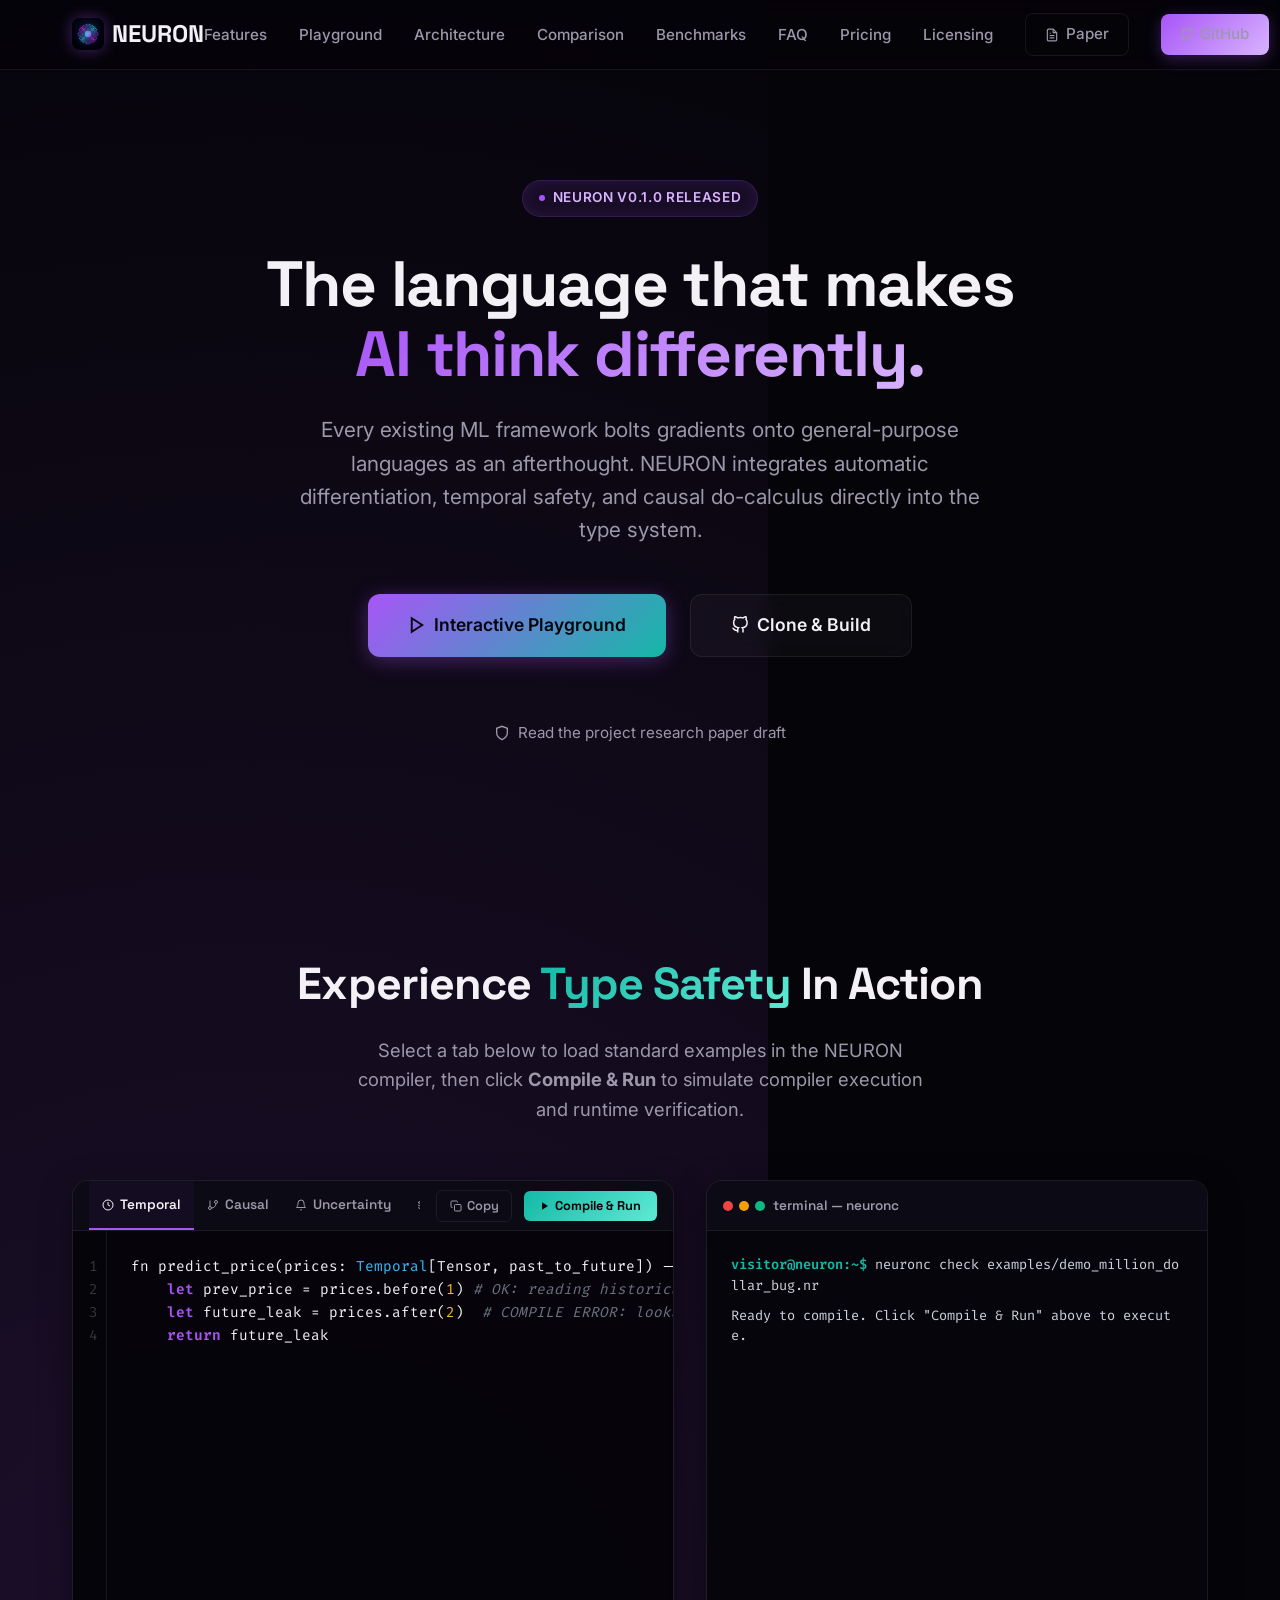
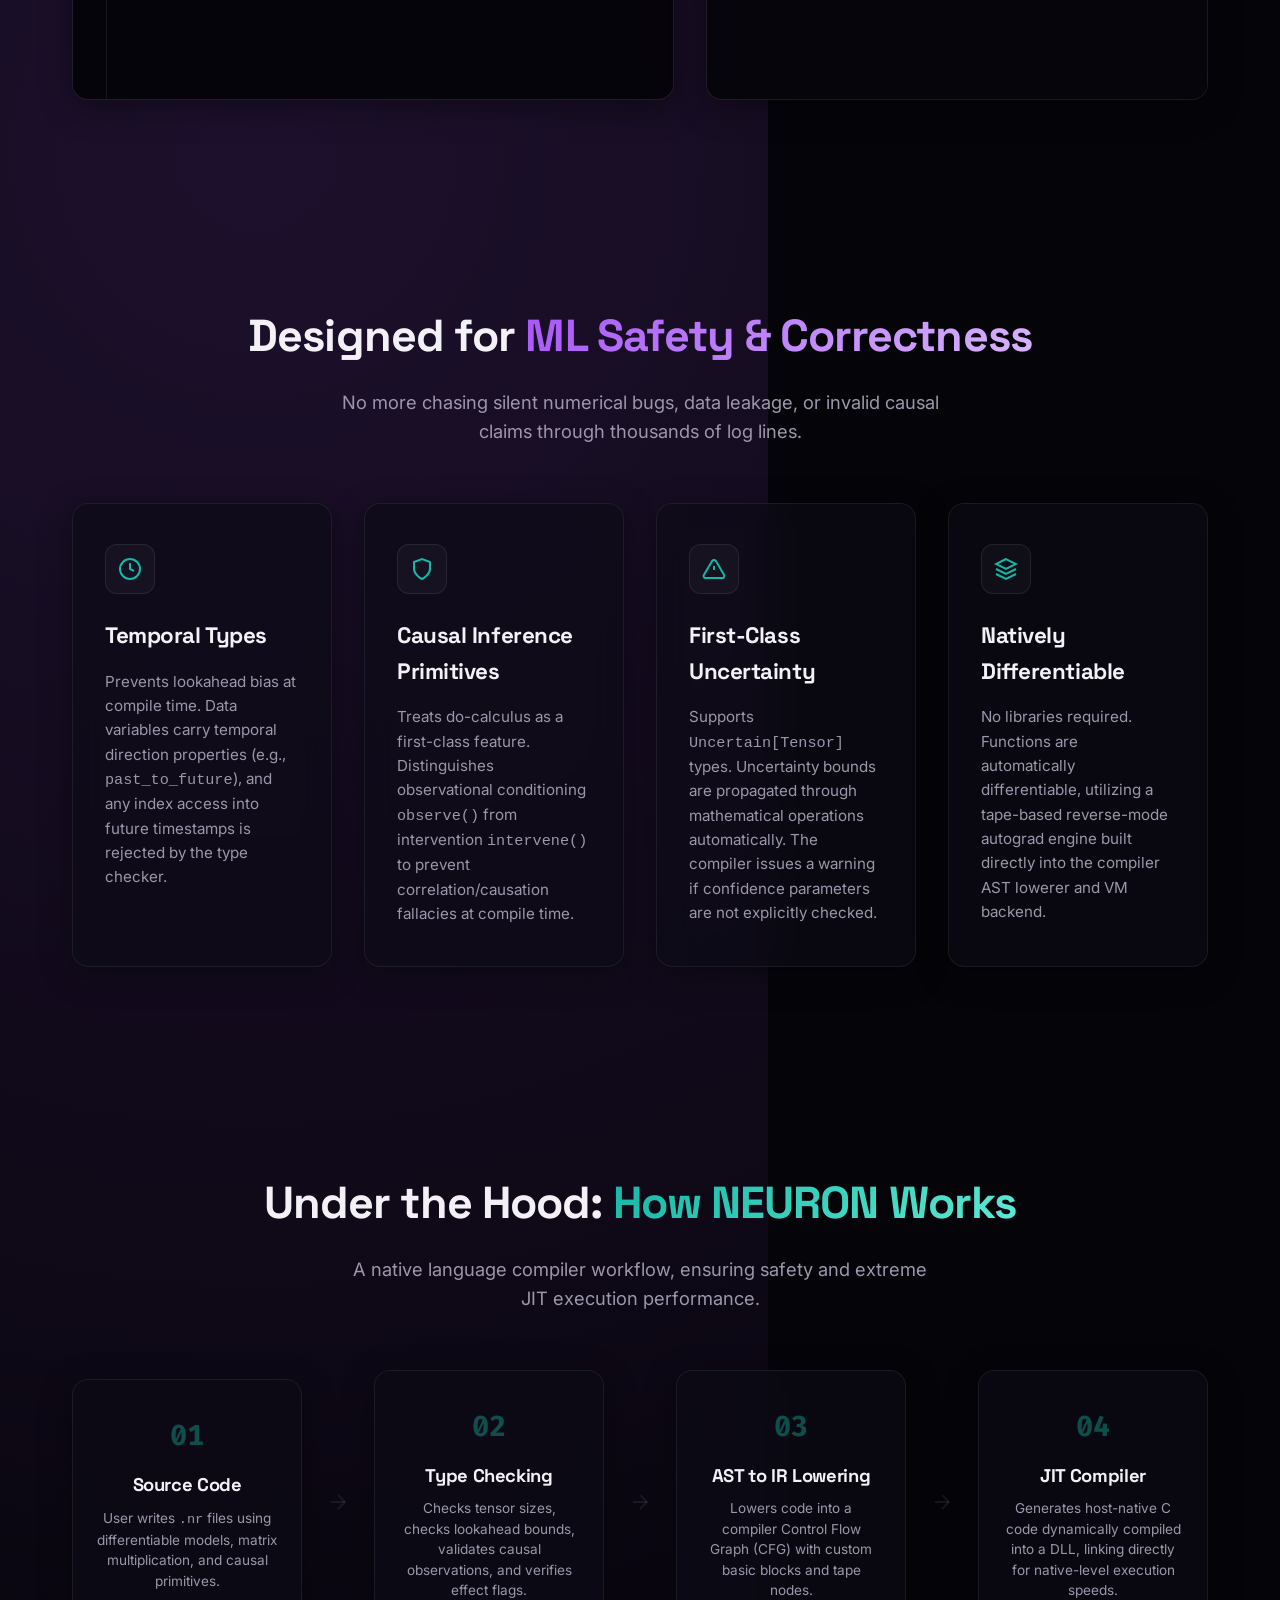
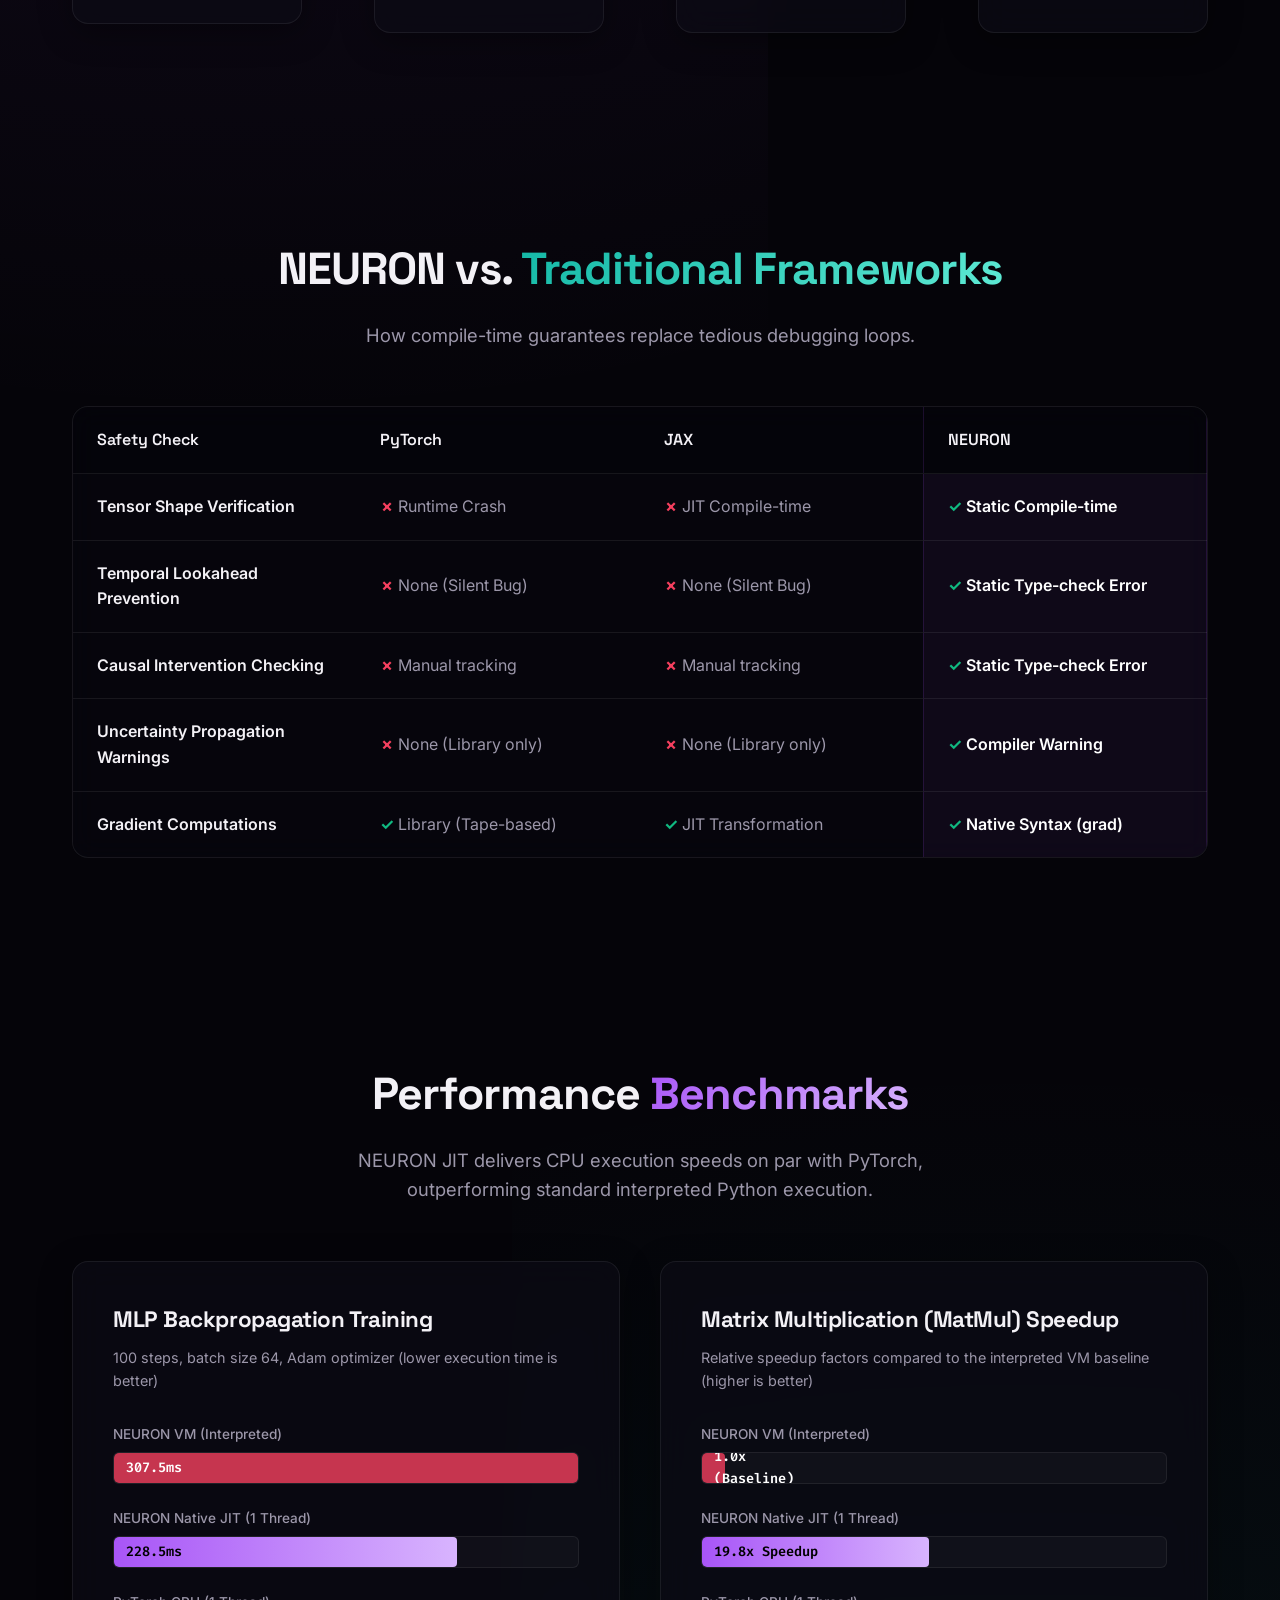
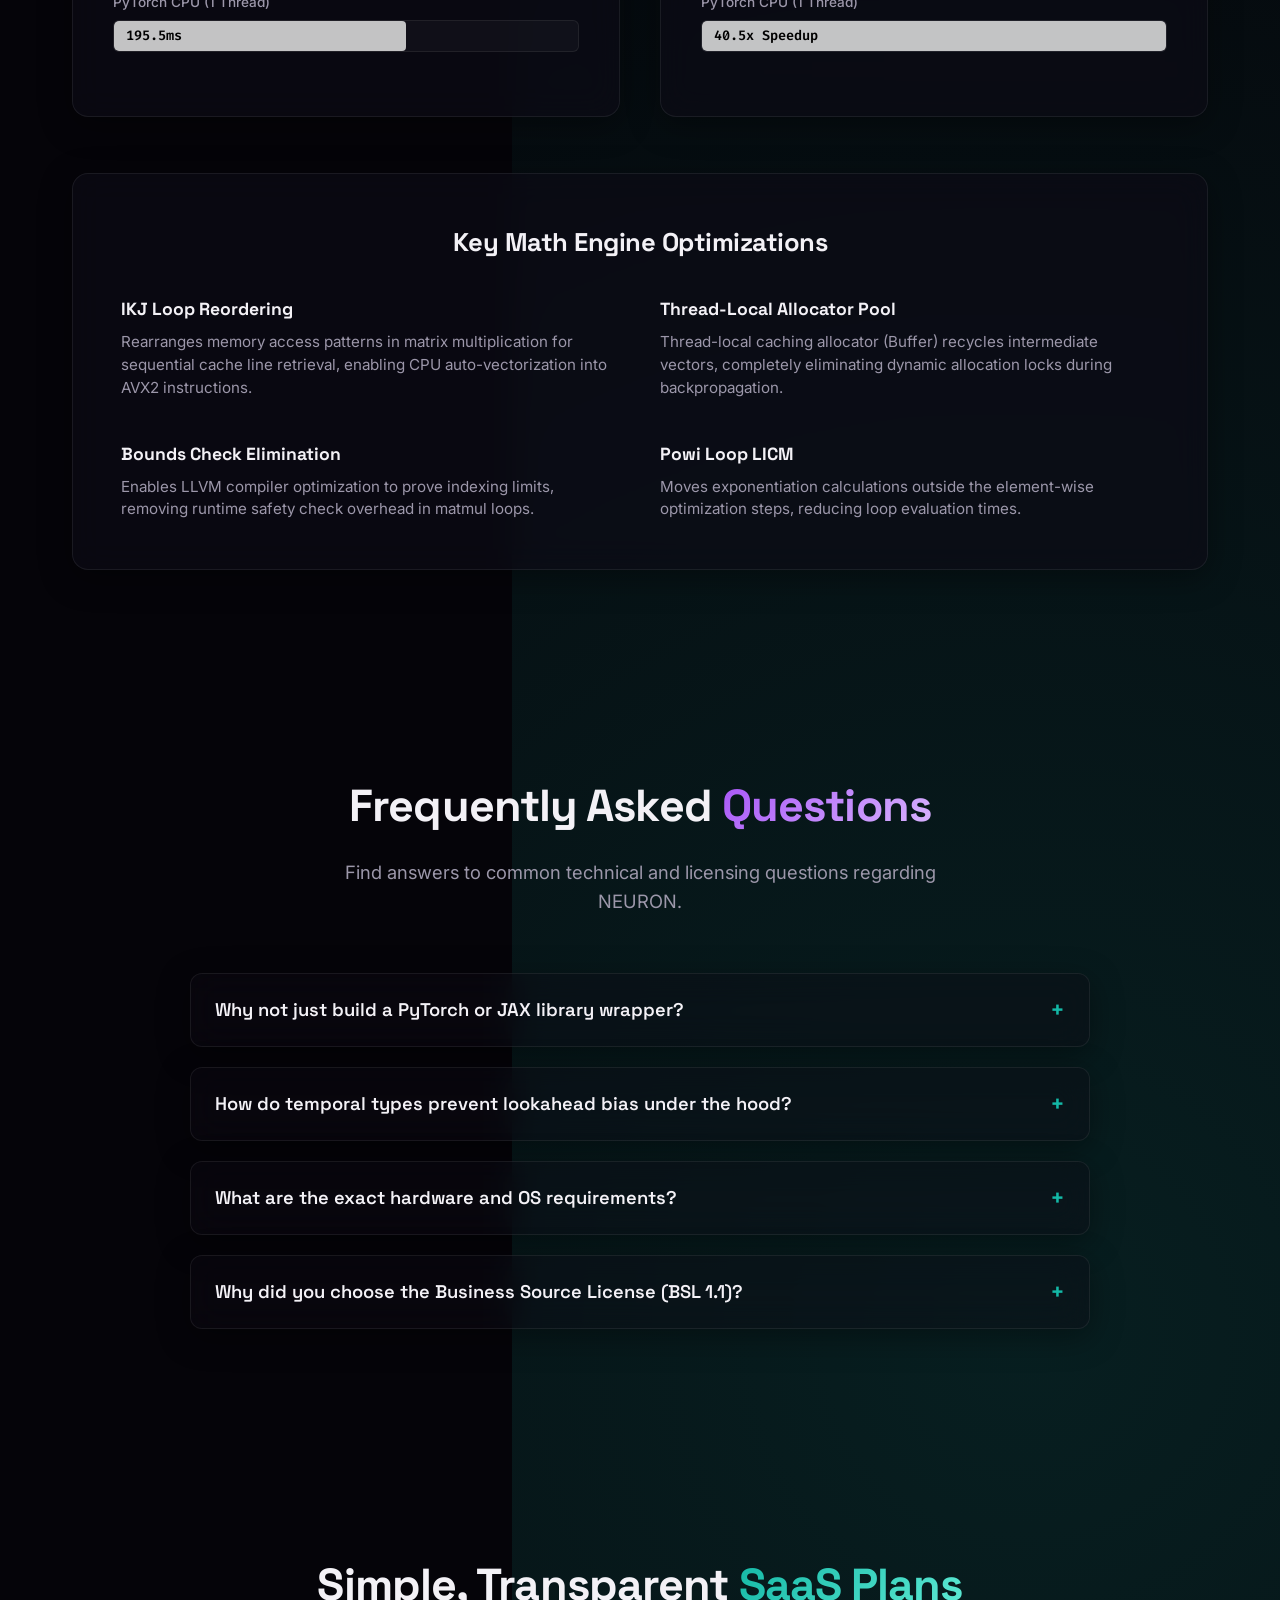
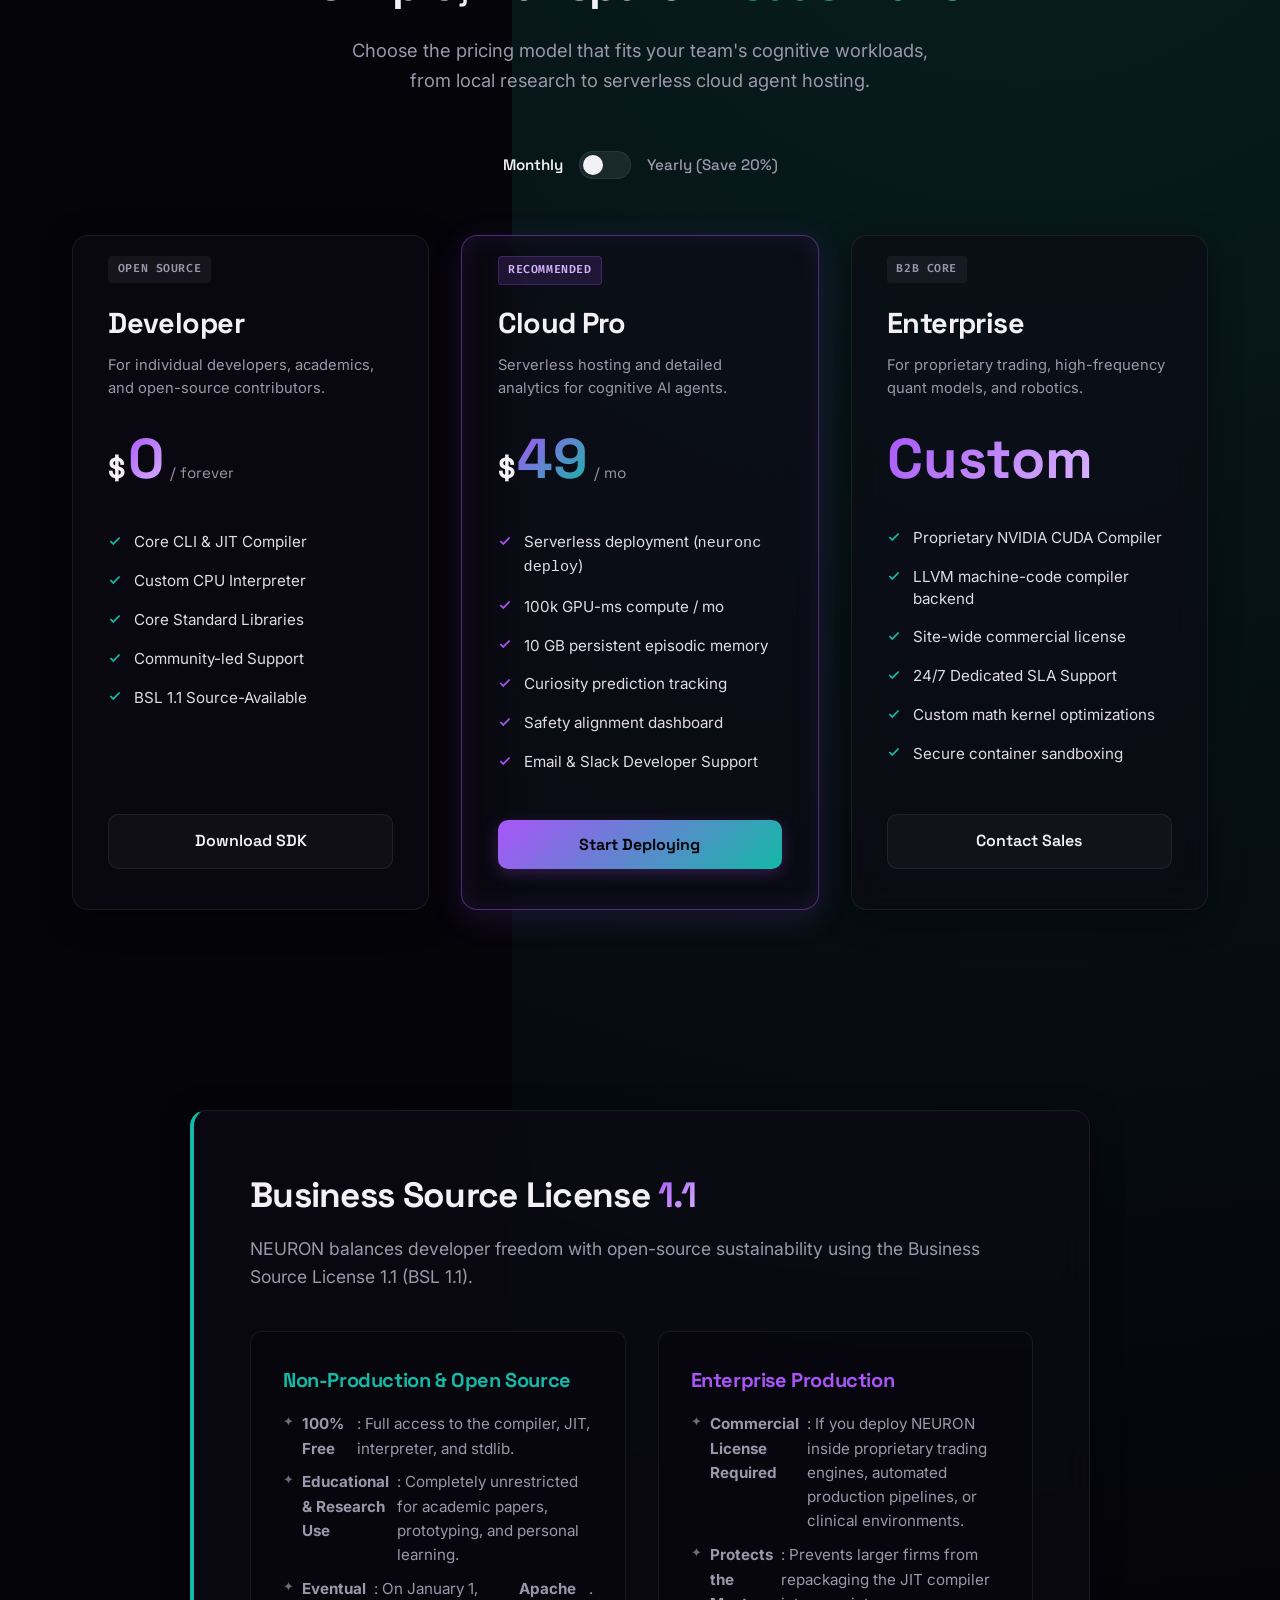
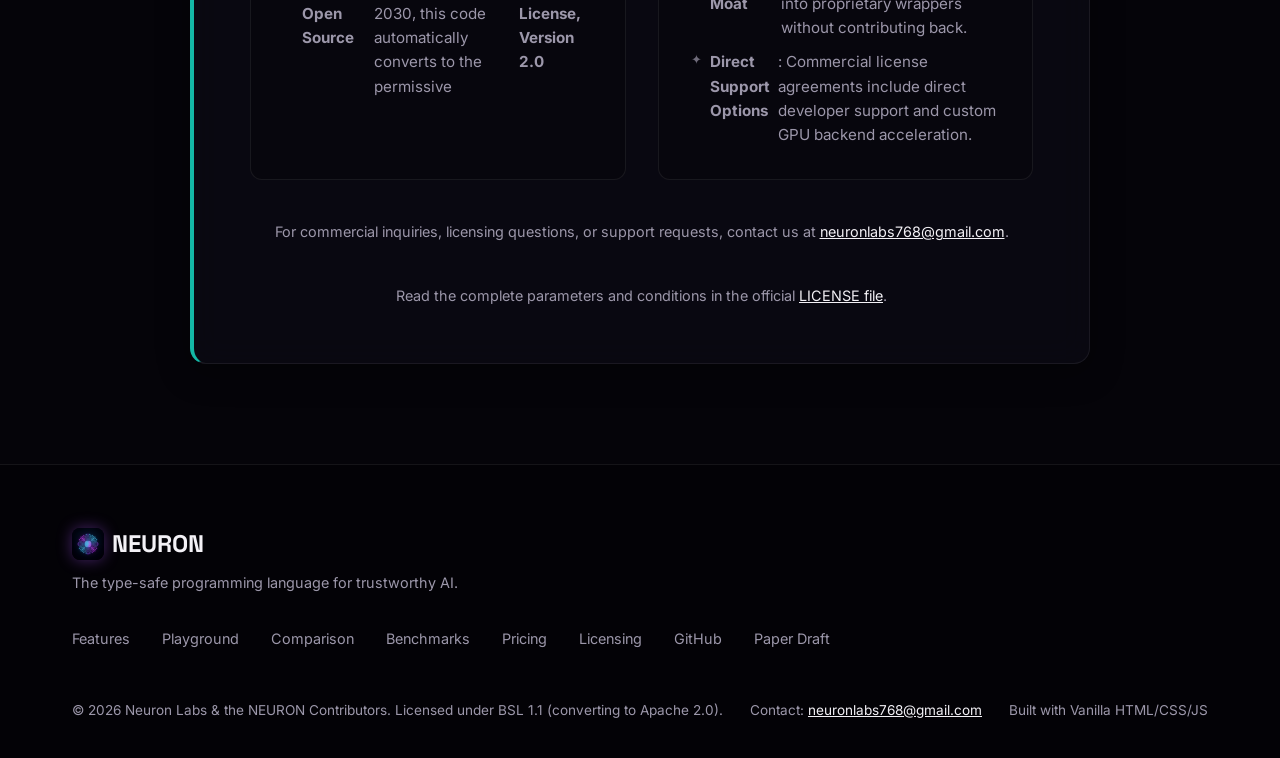
==== website/index.html @ f2d8a830 "feat: add premium SaaS pricing section with monthly/yearly billing toggle" ====
<!DOCTYPE html>
<html lang="en">
<head>
  <meta charset="UTF-8">
  <meta name="viewport" content="width=device-width, initial-scale=1.0">
  <meta name="description" content="NEURON is a statically typed, natively differentiable programming language. It catches temporal leaks, causal confusion, and uncertainty propagation errors at compile time.">
  <meta name="keywords" content="NEURON, programming language, machine learning, compiler, automatic differentiation, temporal type system, causal inference, do-calculus, BSL license">
  <title>NEURON — The Type-Safe Programming Language for Trustworthy AI</title>
  <link rel="stylesheet" href="style.css">
  
  <!-- Open Graph -->
  <meta property="og:title" content="NEURON — The Type-Safe Programming Language for Trustworthy AI">
  <meta property="og:description" content="Natively differentiable programming language that prevents AI bugs at compile time using advanced temporal and causal type systems.">
  <meta property="og:type" content="website">
  <meta property="og:image" content="https://neuronlabs-ai.github.io/neuron-lang/neuron_github_logo.png">
  <meta name="twitter:card" content="summary_large_image">
  <meta name="twitter:image" content="https://neuronlabs-ai.github.io/neuron-lang/neuron_github_logo.png">
</head>
<body>

  <!-- 1. Header & Navigation -->
  <header class="navbar">
    <div class="container navbar-container">
      <a href="#" class="logo">
        <img src="neuron_github_logo.png" alt="Neuron Labs" class="logo-img">
        <span>NEURON</span>
      </a>
      <nav>
        <ul class="nav-links">
          <li><a href="#features">Features</a></li>
          <li><a href="#playground">Playground</a></li>
          <li><a href="#architecture">Architecture</a></li>
          <li><a href="#comparison">Comparison</a></li>
          <li><a href="#benchmarks">Benchmarks</a></li>
          <li><a href="#faq">FAQ</a></li>
          <li><a href="#pricing">Pricing</a></li>
          <li><a href="#licensing">Licensing</a></li>
          <li>
            <a href="paper.html" target="_blank" class="nav-btn nav-btn-secondary">
              <svg width="14" height="14" viewBox="0 0 24 24" fill="none" stroke="currentColor" stroke-width="2"><path d="M14 2H6a2 2 0 0 0-2 2v16a2 2 0 0 0 2 2h12a2 2 0 0 0 2-2V8z"></path><polyline points="14 2 14 8 20 8"></polyline><line x1="16" y1="13" x2="8" y2="13"></line><line x1="16" y1="17" x2="8" y2="17"></line><polyline points="10 9 9 9 8 9"></polyline></svg>
              Paper
            </a>
          </li>
          <li>
            <a href="https://github.com/neuronlabs-ai/neuron-lang" target="_blank" class="nav-btn nav-btn-primary">
              <svg width="14" height="14" viewBox="0 0 24 24" fill="none" stroke="currentColor" stroke-width="2"><path d="M9 19c-5 1.5-5-2.5-7-3m14 6v-3.87a3.37 3.37 0 0 0-.94-2.61c3.14-.35 6.44-1.54 6.44-7A5.44 5.44 0 0 0 20 4.77 5.07 5.07 0 0 0 19.91 1S18.73.65 16 2.48a13.38 13.38 0 0 0-7 0C6.27.65 5.09 1 5.09 1A5.07 5.07 0 0 0 5 4.77a5.44 5.44 0 0 0-1.5 3.78c0 5.42 3.3 6.61 6.44 7A3.37 3.37 0 0 0 9 18.13V22"></path></svg>
              GitHub
            </a>
          </li>
        </ul>
        <button class="nav-toggle" id="nav-toggle-btn" aria-label="Toggle menu">
          <span></span>
          <span></span>
          <span></span>
        </button>
      </nav>
    </div>
  </header>

  <!-- 2. Hero Section -->
  <section class="hero">
    <div class="container">
      <div class="badge">
        <span class="badge-dot"></span>
        <span>NEURON v0.1.0 Released</span>
      </div>
      <h1>The language that makes <br><span class="gradient-text-purple">AI think differently.</span></h1>
      <p class="lead">Every existing ML framework bolts gradients onto general-purpose languages as an afterthought. NEURON integrates automatic differentiation, temporal safety, and causal do-calculus directly into the type system.</p>
      
      <div class="hero-actions">
        <a href="#playground" class="hero-btn hero-btn-primary">
          <svg width="18" height="18" viewBox="0 0 24 24" fill="none" stroke="currentColor" stroke-width="2.5"><polygon points="5 3 19 12 5 21 5 3"></polygon></svg>
          Interactive Playground
        </a>
        <a href="https://github.com/neuronlabs-ai/neuron-lang" target="_blank" class="hero-btn hero-btn-secondary">
          <svg width="18" height="18" viewBox="0 0 24 24" fill="none" stroke="currentColor" stroke-width="2"><path d="M9 19c-5 1.5-5-2.5-7-3m14 6v-3.87a3.37 3.37 0 0 0-.94-2.61c3.14-.35 6.44-1.54 6.44-7A5.44 5.44 0 0 0 20 4.77 5.07 5.07 0 0 0 19.91 1S18.73.65 16 2.48a13.38 13.38 0 0 0-7 0C6.27.65 5.09 1 5.09 1A5.07 5.07 0 0 0 5 4.77a5.44 5.44 0 0 0-1.5 3.78c0 5.42 3.3 6.61 6.44 7A3.37 3.37 0 0 0 9 18.13V22"></path></svg>
          Clone & Build
        </a>
      </div>

      <div class="hero-paper">
        <a href="paper.html" target="_blank" class="arxiv-link">
          <svg width="16" height="16" viewBox="0 0 24 24" fill="none" stroke="currentColor" stroke-width="2"><path d="M12 22s8-4 8-10V5l-8-3-8 3v7c0 6 8 10 8 10z"></path></svg>
          Read the project research paper draft
        </a>
      </div>
    </div>
  </section>

  <!-- 3. Playground Section -->
  <section class="playground-section" id="playground">
    <div class="container">
      <h2 class="section-title">Experience <span class="gradient-text-teal">Type Safety</span> In Action</h2>
      <p class="section-subtitle">Select a tab below to load standard examples in the NEURON compiler, then click <strong>Compile & Run</strong> to simulate compiler execution and runtime verification.</p>

      <div class="playground">
        <!-- Editor Column -->
        <div class="editor-card glass-panel">
          <div class="editor-header">
            <div class="editor-tabs" id="editor-tabs">
              <button class="tab-btn active" data-tab="temporal">
                <svg width="12" height="12" viewBox="0 0 24 24" fill="none" stroke="currentColor" stroke-width="2"><circle cx="12" cy="12" r="10"></circle><polyline points="12 6 12 12 16 14"></polyline></svg>
                Temporal
              </button>
              <button class="tab-btn" data-tab="causal">
                <svg width="12" height="12" viewBox="0 0 24 24" fill="none" stroke="currentColor" stroke-width="2"><line x1="6" y1="3" x2="6" y2="15"></line><circle cx="18" cy="6" r="3"></circle><circle cx="6" cy="18" r="3"></circle><path d="M18 9a9 9 0 0 1-9 9"></path></svg>
                Causal
              </button>
              <button class="tab-btn" data-tab="uncertainty">
                <svg width="12" height="12" viewBox="0 0 24 24" fill="none" stroke="currentColor" stroke-width="2"><path d="M18 8A6 6 0 0 0 6 8c0 7-3 9-3 9h18s-3-2-3-9"></path><path d="M13.73 21a2 2 0 0 1-3.46 0"></path></svg>
                Uncertainty
              </button>
              <button class="tab-btn" data-tab="autograd">
                <svg width="12" height="12" viewBox="0 0 24 24" fill="none" stroke="currentColor" stroke-width="2"><polygon points="12 2 2 7 12 12 22 7 12 2"></polygon><polyline points="2 17 12 22 22 17"></polyline><polyline points="2 12 12 17 22 12"></polyline></svg>
                Autograd
              </button>
            </div>
            <div class="editor-actions">
              <button class="copy-btn" id="copy-btn" aria-label="Copy code">
                <svg width="12" height="12" viewBox="0 0 24 24" fill="none" stroke="currentColor" stroke-width="2"><rect x="9" y="9" width="13" height="13" rx="2" ry="2"></rect><path d="M5 15H4a2 2 0 0 1-2-2V4a2 2 0 0 1 2-2h9a2 2 0 0 1 2 2v1"></path></svg>
                <span>Copy</span>
              </button>
              <button class="run-btn" id="run-btn">
                <svg width="10" height="10" viewBox="0 0 24 24" fill="currentColor"><polygon points="5 3 19 12 5 21 5 3"></polygon></svg>
                Compile & Run
              </button>
            </div>
          </div>
          <div class="editor-body">
            <div class="line-numbers" id="line-numbers">
              <!-- JS Populated -->
            </div>
            <div class="code-container" id="code-container">
              <!-- Code block wrappers populated by JS -->
            </div>
          </div>
        </div>

        <!-- Terminal Column -->
        <div class="terminal-card glass-panel">
          <div class="terminal-header">
            <div class="terminal-title">
              <div class="terminal-dots">
                <span class="dot-red"></span>
                <span class="dot-yellow"></span>
                <span class="dot-green"></span>
              </div>
              <span>terminal — neuronc</span>
            </div>
          </div>
          <div class="terminal-body" id="terminal-body">
            <div class="term-line"><span class="term-prompt">visitor@neuron:~$</span> neuronc check examples/demo_million_dollar_bug.nr</div>
            <div class="term-line">Ready to compile. Click "Compile & Run" above to execute.</div>
          </div>
        </div>
      </div>
    </div>
  </section>

  <!-- 4. Features Section -->
  <section class="features-section" id="features">
    <div class="container">
      <h2 class="section-title">Designed for <span class="gradient-text-purple">ML Safety & Correctness</span></h2>
      <p class="section-subtitle">No more chasing silent numerical bugs, data leakage, or invalid causal claims through thousands of log lines.</p>
      
      <div class="features-grid">
        <div class="feature-card glass-panel">
          <div class="feature-icon">
            <svg width="24" height="24" viewBox="0 0 24 24" fill="none" stroke="currentColor" stroke-width="2"><circle cx="12" cy="12" r="10"></circle><polyline points="12 6 12 12 16 14"></polyline></svg>
          </div>
          <h3>Temporal Types</h3>
          <p>Prevents lookahead bias at compile time. Data variables carry temporal direction properties (e.g., <code>past_to_future</code>), and any index access into future timestamps is rejected by the type checker.</p>
        </div>

        <div class="feature-card glass-panel">
          <div class="feature-icon">
            <svg width="24" height="24" viewBox="0 0 24 24" fill="none" stroke="currentColor" stroke-width="2"><path d="M12 22s8-4 8-10V5l-8-3-8 3v7c0 6 8 10 8 10z"></path></svg>
          </div>
          <h3>Causal Inference Primitives</h3>
          <p>Treats do-calculus as a first-class feature. Distinguishes observational conditioning <code>observe()</code> from intervention <code>intervene()</code> to prevent correlation/causation fallacies at compile time.</p>
        </div>

        <div class="feature-card glass-panel">
          <div class="feature-icon">
            <svg width="24" height="24" viewBox="0 0 24 24" fill="none" stroke="currentColor" stroke-width="2"><path d="M10.29 3.86L1.82 18a2 2 0 0 0 1.71 3h16.94a2 2 0 0 0 1.71-3L13.71 3.86a2 2 0 0 0-3.42 0z"></path><line x1="12" y1="9" x2="12" y2="13"></line><line x1="12" y1="17" x2="12.01" y2="17"></line></svg>
          </div>
          <h3>First-Class Uncertainty</h3>
          <p>Supports <code>Uncertain[Tensor]</code> types. Uncertainty bounds are propagated through mathematical operations automatically. The compiler issues a warning if confidence parameters are not explicitly checked.</p>
        </div>

        <div class="feature-card glass-panel">
          <div class="feature-icon">
            <svg width="24" height="24" viewBox="0 0 24 24" fill="none" stroke="currentColor" stroke-width="2"><polygon points="12 2 2 7 12 12 22 7 12 2"></polygon><polyline points="2 17 12 22 22 17"></polyline><polyline points="2 12 12 17 22 12"></polyline></svg>
          </div>
          <h3>Natively Differentiable</h3>
          <p>No libraries required. Functions are automatically differentiable, utilizing a tape-based reverse-mode autograd engine built directly into the compiler AST lowerer and VM backend.</p>
        </div>
      </div>
    </div>
  </section>

  <!-- NEW 4.5. Compiler Architecture Section -->
  <section class="architecture-section" id="architecture">
    <div class="container">
      <h2 class="section-title">Under the Hood: <span class="gradient-text-teal">How NEURON Works</span></h2>
      <p class="section-subtitle">A native language compiler workflow, ensuring safety and extreme JIT execution performance.</p>
      
      <div class="arch-flow">
        <div class="arch-node glass-panel">
          <div class="arch-node-num">01</div>
          <h4>Source Code</h4>
          <p>User writes <code>.nr</code> files using differentiable models, matrix multiplication, and causal primitives.</p>
        </div>
        
        <div class="arch-arrow">
          <svg width="24" height="24" viewBox="0 0 24 24" fill="none" stroke="currentColor" stroke-width="2"><line x1="5" y1="12" x2="19" y2="12"></line><polyline points="12 5 19 12 12 19"></polyline></svg>
        </div>

        <div class="arch-node glass-panel">
          <div class="arch-node-num">02</div>
          <h4>Type Checking</h4>
          <p>Checks tensor sizes, checks lookahead bounds, validates causal observations, and verifies effect flags.</p>
        </div>
        
        <div class="arch-arrow">
          <svg width="24" height="24" viewBox="0 0 24 24" fill="none" stroke="currentColor" stroke-width="2"><line x1="5" y1="12" x2="19" y2="12"></line><polyline points="12 5 19 12 12 19"></polyline></svg>
        </div>

        <div class="arch-node glass-panel">
          <div class="arch-node-num">03</div>
          <h4>AST to IR Lowering</h4>
          <p>Lowers code into a compiler Control Flow Graph (CFG) with custom basic blocks and tape nodes.</p>
        </div>
        
        <div class="arch-arrow">
          <svg width="24" height="24" viewBox="0 0 24 24" fill="none" stroke="currentColor" stroke-width="2"><line x1="5" y1="12" x2="19" y2="12"></line><polyline points="12 5 19 12 12 19"></polyline></svg>
        </div>

        <div class="arch-node glass-panel">
          <div class="arch-node-num">04</div>
          <h4>JIT Compiler</h4>
          <p>Generates host-native C code dynamically compiled into a DLL, linking directly for native-level execution speeds.</p>
        </div>
      </div>
    </div>
  </section>

  <!-- 5. Framework Comparison Matrix -->
  <section class="comparison-section" id="comparison">
    <div class="container">
      <h2 class="section-title">NEURON vs. <span class="gradient-text-teal">Traditional Frameworks</span></h2>
      <p class="section-subtitle">How compile-time guarantees replace tedious debugging loops.</p>
      
      <div class="comparison-table-wrapper">
        <table class="comparison-table">
          <thead>
            <tr>
              <th class="feat-column">Safety Check</th>
              <th class="comp-col-competitor">PyTorch</th>
              <th class="comp-col-competitor">JAX</th>
              <th class="comp-col-neuron">NEURON</th>
            </tr>
          </thead>
          <tbody>
            <tr>
              <td class="feat-column">Tensor Shape Verification</td>
              <td class="comp-col-competitor"><span class="cross-red">✗</span> Runtime Crash</td>
              <td class="comp-col-competitor"><span class="cross-red">✗</span> JIT Compile-time</td>
              <td class="comp-col-neuron"><span class="check-green">✓</span> Static Compile-time</td>
            </tr>
            <tr>
              <td class="feat-column">Temporal Lookahead Prevention</td>
              <td class="comp-col-competitor"><span class="cross-red">✗</span> None (Silent Bug)</td>
              <td class="comp-col-competitor"><span class="cross-red">✗</span> None (Silent Bug)</td>
              <td class="comp-col-neuron"><span class="check-green">✓</span> Static Type-check Error</td>
            </tr>
            <tr>
              <td class="feat-column">Causal Intervention Checking</td>
              <td class="comp-col-competitor"><span class="cross-red">✗</span> Manual tracking</td>
              <td class="comp-col-competitor"><span class="cross-red">✗</span> Manual tracking</td>
              <td class="comp-col-neuron"><span class="check-green">✓</span> Static Type-check Error</td>
            </tr>
            <tr>
              <td class="feat-column">Uncertainty Propagation Warnings</td>
              <td class="comp-col-competitor"><span class="cross-red">✗</span> None (Library only)</td>
              <td class="comp-col-competitor"><span class="cross-red">✗</span> None (Library only)</td>
              <td class="comp-col-neuron"><span class="check-green">✓</span> Compiler Warning</td>
            </tr>
            <tr>
              <td class="feat-column">Gradient Computations</td>
              <td class="comp-col-competitor"><span class="check-green">✓</span> Library (Tape-based)</td>
              <td class="comp-col-competitor"><span class="check-green">✓</span> JIT Transformation</td>
              <td class="comp-col-neuron"><span class="check-green">✓</span> Native Syntax (grad)</td>
            </tr>
          </tbody>
        </table>
      </div>
    </div>
  </section>

  <!-- 6. Performance Benchmarks -->
  <section class="benchmarks-section" id="benchmarks">
    <div class="container">
      <h2 class="section-title">Performance <span class="gradient-text-purple">Benchmarks</span></h2>
      <p class="section-subtitle">NEURON JIT delivers CPU execution speeds on par with PyTorch, outperforming standard interpreted Python execution.</p>
      
      <div class="benchmarks-grid">
        <!-- Chart 1: MLP Backpropagation -->
        <div class="benchmark-chart glass-panel">
          <h3>MLP Backpropagation Training</h3>
          <p class="chart-desc">100 steps, batch size 64, Adam optimizer (lower execution time is better)</p>
          
          <div class="bar-container">
            <div class="bar-label">NEURON VM (Interpreted)</div>
            <div class="bar-wrapper">
              <div class="bar bar-slow" style="width: 100%">307.5ms</div>
            </div>
          </div>
          
          <div class="bar-container">
            <div class="bar-label">NEURON Native JIT (1 Thread)</div>
            <div class="bar-wrapper">
              <div class="bar bar-fast" style="width: 74%">228.5ms</div>
            </div>
          </div>
          
          <div class="bar-container">
            <div class="bar-label">PyTorch CPU (1 Thread)</div>
            <div class="bar-wrapper">
              <div class="bar bar-pytorch" style="width: 63%">195.5ms</div>
            </div>
          </div>
        </div>

        <!-- Chart 2: Matrix Multiplication (MatMul) -->
        <div class="benchmark-chart glass-panel">
          <h3>Matrix Multiplication (MatMul) Speedup</h3>
          <p class="chart-desc">Relative speedup factors compared to the interpreted VM baseline (higher is better)</p>
          
          <div class="bar-container">
            <div class="bar-label">NEURON VM (Interpreted)</div>
            <div class="bar-wrapper">
              <div class="bar bar-slow" style="width: 5%">1.0x (Baseline)</div>
            </div>
          </div>
          
          <div class="bar-container">
            <div class="bar-label">NEURON Native JIT (1 Thread)</div>
            <div class="bar-wrapper">
              <div class="bar bar-fast" style="width: 49%">19.8x Speedup</div>
            </div>
          </div>
          
          <div class="bar-container">
            <div class="bar-label">PyTorch CPU (1 Thread)</div>
            <div class="bar-wrapper">
              <div class="bar bar-pytorch" style="width: 100%">40.5x Speedup</div>
            </div>
          </div>
        </div>
      </div>
      
      <div class="optimizations-callout glass-panel">
        <h3>Key Math Engine Optimizations</h3>
        <div class="optimizations-grid">
          <div class="optim-item">
            <strong>IKJ Loop Reordering</strong>
            <p>Rearranges memory access patterns in matrix multiplication for sequential cache line retrieval, enabling CPU auto-vectorization into AVX2 instructions.</p>
          </div>
          <div class="optim-item">
            <strong>Thread-Local Allocator Pool</strong>
            <p>Thread-local caching allocator (Buffer) recycles intermediate vectors, completely eliminating dynamic allocation locks during backpropagation.</p>
          </div>
          <div class="optim-item">
            <strong>Bounds Check Elimination</strong>
            <p>Enables LLVM compiler optimization to prove indexing limits, removing runtime safety check overhead in matmul loops.</p>
          </div>
          <div class="optim-item">
            <strong>Powi Loop LICM</strong>
            <p>Moves exponentiation calculations outside the element-wise optimization steps, reducing loop evaluation times.</p>
          </div>
        </div>
      </div>
    </div>
  </section>

  <!-- NEW 6.5. Interactive FAQ Accordion Section -->
  <section class="faq-section" id="faq">
    <div class="container">
      <h2 class="section-title">Frequently Asked <span class="gradient-text-purple">Questions</span></h2>
      <p class="section-subtitle">Find answers to common technical and licensing questions regarding NEURON.</p>
      
      <div class="faq-accordion">
        <div class="faq-item glass-panel">
          <button class="faq-question">
            <span>Why not just build a PyTorch or JAX library wrapper?</span>
            <span class="faq-icon">+</span>
          </button>
          <div class="faq-answer">
            <p>A library wrapper cannot verify mathematical properties at the syntax level. In Python, shape errors, temporal lookahead bias, and causal mode confusion only manifest as runtime exceptions or silent numerical calculation discrepancies. By writing a custom compiler in Rust, NEURON validates the structure of your network graph before compiling or executing it.</p>
          </div>
        </div>

        <div class="faq-item glass-panel">
          <button class="faq-question">
            <span>How do temporal types prevent lookahead bias under the hood?</span>
            <span class="faq-icon">+</span>
          </button>
          <div class="faq-answer">
            <p>NEURON implements temporal direction analysis during type verification. When you construct a <code>Temporal[T, past_to_future]</code> reference, the compiler tracks historical sequences. Any index offset referencing a timestamp index higher than the current index (e.g. <code>.after(k)</code>) is caught by the compiler type-checker and rejected with a <code>TemporalLeak</code> compilation error.</p>
          </div>
        </div>

        <div class="faq-item glass-panel">
          <button class="faq-question">
            <span>What are the exact hardware and OS requirements?</span>
            <span class="faq-icon">+</span>
          </button>
          <div class="faq-answer">
            <p>The compiler (<code>neuronc</code>) is written in Rust and runs on Windows, macOS, and Linux. The JIT compiler requires <code>clang</code> or another host compiler to compile the dynamically linked native modules. Native code generation targets standard x86_64 AVX2 instruction sets.</p>
          </div>
        </div>

        <div class="faq-item glass-panel">
          <button class="faq-question">
            <span>Why did you choose the Business Source License (BSL 1.1)?</span>
            <span class="faq-icon">+</span>
          </button>
          <div class="faq-answer">
            <p>The BSL allows 100% free use of the compiler and runtime for development, testing, research, and non-production deployments. For proprietary commercial workloads (such as algorithmic trading models), it requires a commercial license. This ensures sustainable funding for the development team while guaranteeing that the code becomes completely open-source (Apache 2.0) on January 1, 2030.</p>
          </div>
        </div>
      </div>
    </div>
  </section>

  <!-- 6.8. Pricing & SaaS Section -->
  <section class="pricing-section" id="pricing">
    <div class="container">
      <h2 class="section-title">Simple, Transparent <span class="gradient-text-teal">SaaS Plans</span></h2>
      <p class="section-subtitle">Choose the pricing model that fits your team's cognitive workloads, from local research to serverless cloud agent hosting.</p>
      
      <div class="pricing-toggle-container">
        <span class="toggle-label active" id="billing-monthly">Monthly</span>
        <button class="pricing-toggle-btn" id="pricing-toggle" aria-label="Toggle billing cycle">
          <span class="toggle-circle"></span>
        </button>
        <span class="toggle-label" id="billing-yearly">Yearly (Save 20%)</span>
      </div>

      <div class="pricing-grid">
        <!-- Tier 1: Developer -->
        <div class="pricing-card glass-panel">
          <div class="pricing-tier-badge">Open Source</div>
          <h3>Developer</h3>
          <p class="pricing-desc">For individual developers, academics, and open-source contributors.</p>
          <div class="price-box">
            <span class="price-currency">$</span>
            <span class="price-val">0</span>
            <span class="price-period">/ forever</span>
          </div>
          <ul class="price-features">
            <li>
              <svg width="14" height="14" viewBox="0 0 24 24" fill="none" stroke="var(--accent-teal)" stroke-width="3"><polyline points="20 6 9 17 4 12"></polyline></svg>
              <span>Core CLI & JIT Compiler</span>
            </li>
            <li>
              <svg width="14" height="14" viewBox="0 0 24 24" fill="none" stroke="var(--accent-teal)" stroke-width="3"><polyline points="20 6 9 17 4 12"></polyline></svg>
              <span>Custom CPU Interpreter</span>
            </li>
            <li>
              <svg width="14" height="14" viewBox="0 0 24 24" fill="none" stroke="var(--accent-teal)" stroke-width="3"><polyline points="20 6 9 17 4 12"></polyline></svg>
              <span>Core Standard Libraries</span>
            </li>
            <li>
              <svg width="14" height="14" viewBox="0 0 24 24" fill="none" stroke="var(--accent-teal)" stroke-width="3"><polyline points="20 6 9 17 4 12"></polyline></svg>
              <span>Community-led Support</span>
            </li>
            <li>
              <svg width="14" height="14" viewBox="0 0 24 24" fill="none" stroke="var(--accent-teal)" stroke-width="3"><polyline points="20 6 9 17 4 12"></polyline></svg>
              <span>BSL 1.1 Source-Available</span>
            </li>
          </ul>
          <a href="https://github.com/neuronlabs-ai/neuron-lang" target="_blank" class="price-btn">Download SDK</a>
        </div>

        <!-- Tier 2: Cloud Pro (Recommended) -->
        <div class="pricing-card glass-panel recommended">
          <div class="pricing-tier-badge recommended-badge">Recommended</div>
          <h3>Cloud Pro</h3>
          <p class="pricing-desc">Serverless hosting and detailed analytics for cognitive AI agents.</p>
          <div class="price-box">
            <span class="price-currency">$</span>
            <span class="price-val" id="pro-price">49</span>
            <span class="price-period" id="pro-price-period">/ mo</span>
          </div>
          <ul class="price-features">
            <li>
              <svg width="14" height="14" viewBox="0 0 24 24" fill="none" stroke="var(--accent-purple)" stroke-width="3"><polyline points="20 6 9 17 4 12"></polyline></svg>
              <span>Serverless deployment (<code>neuronc deploy</code>)</span>
            </li>
            <li>
              <svg width="14" height="14" viewBox="0 0 24 24" fill="none" stroke="var(--accent-purple)" stroke-width="3"><polyline points="20 6 9 17 4 12"></polyline></svg>
              <span>100k GPU-ms compute / mo</span>
            </li>
            <li>
              <svg width="14" height="14" viewBox="0 0 24 24" fill="none" stroke="var(--accent-purple)" stroke-width="3"><polyline points="20 6 9 17 4 12"></polyline></svg>
              <span>10 GB persistent episodic memory</span>
            </li>
            <li>
              <svg width="14" height="14" viewBox="0 0 24 24" fill="none" stroke="var(--accent-purple)" stroke-width="3"><polyline points="20 6 9 17 4 12"></polyline></svg>
              <span>Curiosity prediction tracking</span>
            </li>
            <li>
              <svg width="14" height="14" viewBox="0 0 24 24" fill="none" stroke="var(--accent-purple)" stroke-width="3"><polyline points="20 6 9 17 4 12"></polyline></svg>
              <span>Safety alignment dashboard</span>
            </li>
            <li>
              <svg width="14" height="14" viewBox="0 0 24 24" fill="none" stroke="var(--accent-purple)" stroke-width="3"><polyline points="20 6 9 17 4 12"></polyline></svg>
              <span>Email & Slack Developer Support</span>
            </li>
          </ul>
          <button class="price-btn price-btn-primary" onclick="alert('Cognitive agent deployment cloud console is in closed beta. Sign-up details sent to your registered email.')">Start Deploying</button>
        </div>

        <!-- Tier 3: Enterprise -->
        <div class="pricing-card glass-panel">
          <div class="pricing-tier-badge">B2B Core</div>
          <h3>Enterprise</h3>
          <p class="pricing-desc">For proprietary trading, high-frequency quant models, and robotics.</p>
          <div class="price-box">
            <span class="price-val">Custom</span>
          </div>
          <ul class="price-features">
            <li>
              <svg width="14" height="14" viewBox="0 0 24 24" fill="none" stroke="var(--accent-teal)" stroke-width="3"><polyline points="20 6 9 17 4 12"></polyline></svg>
              <span>Proprietary NVIDIA CUDA Compiler</span>
            </li>
            <li>
              <svg width="14" height="14" viewBox="0 0 24 24" fill="none" stroke="var(--accent-teal)" stroke-width="3"><polyline points="20 6 9 17 4 12"></polyline></svg>
              <span>LLVM machine-code compiler backend</span>
            </li>
            <li>
              <svg width="14" height="14" viewBox="0 0 24 24" fill="none" stroke="var(--accent-teal)" stroke-width="3"><polyline points="20 6 9 17 4 12"></polyline></svg>
              <span>Site-wide commercial license</span>
            </li>
            <li>
              <svg width="14" height="14" viewBox="0 0 24 24" fill="none" stroke="var(--accent-teal)" stroke-width="3"><polyline points="20 6 9 17 4 12"></polyline></svg>
              <span>24/7 Dedicated SLA Support</span>
            </li>
            <li>
              <svg width="14" height="14" viewBox="0 0 24 24" fill="none" stroke="var(--accent-teal)" stroke-width="3"><polyline points="20 6 9 17 4 12"></polyline></svg>
              <span>Custom math kernel optimizations</span>
            </li>
            <li>
              <svg width="14" height="14" viewBox="0 0 24 24" fill="none" stroke="var(--accent-teal)" stroke-width="3"><polyline points="20 6 9 17 4 12"></polyline></svg>
              <span>Secure container sandboxing</span>
            </li>
          </ul>
          <a href="mailto:neuronlabs768@gmail.com?subject=Enterprise%20SaaS%20Inquiry" class="price-btn">Contact Sales</a>
        </div>
      </div>
    </div>
  </section>

  <!-- 7. Licensing & Commercial Section -->
  <section class="licensing-section" id="licensing">
    <div class="container">
      <div class="licensing-card glass-panel">
        <div class="licensing-header">
          <h2>Business Source License <span class="gradient-text-purple">1.1</span></h2>
          <p>NEURON balances developer freedom with open-source sustainability using the Business Source License 1.1 (BSL 1.1).</p>
        </div>
        
        <div class="licensing-grid">
          <div class="license-box license-box-free">
            <h3>Non-Production & Open Source</h3>
            <ul>
              <li><strong>100% Free</strong>: Full access to the compiler, JIT, interpreter, and stdlib.</li>
              <li><strong>Educational & Research Use</strong>: Completely unrestricted for academic papers, prototyping, and personal learning.</li>
              <li><strong>Eventual Open Source</strong>: On January 1, 2030, this code automatically converts to the permissive <strong>Apache License, Version 2.0</strong>.</li>
            </ul>
          </div>

          <div class="license-box license-box-commercial">
            <h3>Enterprise Production</h3>
            <ul>
              <li><strong>Commercial License Required</strong>: If you deploy NEURON inside proprietary trading engines, automated production pipelines, or clinical environments.</li>
              <li><strong>Protects the Moat</strong>: Prevents larger firms from repackaging the JIT compiler into proprietary wrappers without contributing back.</li>
              <li><strong>Direct Support Options</strong>: Commercial license agreements include direct developer support and custom GPU backend acceleration.</li>
            </ul>
          </div>
        </div>
        
        <p class="license-footnote">
          For commercial inquiries, licensing questions, or support requests, contact us at <a href="mailto:neuronlabs768@gmail.com">neuronlabs768@gmail.com</a>.
        </p>
        <p class="license-footnote">
          Read the complete parameters and conditions in the official <a href="LICENSE" target="_blank">LICENSE file</a>.
        </p>
      </div>
    </div>
  </section>

  <!-- 8. Footer -->
  <footer class="footer">
    <div class="container">
      <div class="footer-grid">
        <div class="footer-info">
          <a href="#" class="logo">
            <img src="neuron_github_logo.png" alt="Neuron Labs" class="logo-img">
            <span>NEURON</span>
          </a>
          <p>The type-safe programming language for trustworthy AI.</p>
        </div>
        <ul class="footer-links">
          <li><a href="#features">Features</a></li>
          <li><a href="#playground">Playground</a></li>
          <li><a href="#comparison">Comparison</a></li>
          <li><a href="#benchmarks">Benchmarks</a></li>
          <li><a href="#pricing">Pricing</a></li>
          <li><a href="#licensing">Licensing</a></li>
          <li><a href="https://github.com/neuronlabs-ai/neuron-lang" target="_blank">GitHub</a></li>
          <li><a href="paper.html" target="_blank">Paper Draft</a></li>
        </ul>
      </div>
      <div class="footer-bottom">
        <p>&copy; 2026 Neuron Labs & the NEURON Contributors. Licensed under BSL 1.1 (converting to Apache 2.0).</p>
        <p>Contact: <a href="mailto:neuronlabs768@gmail.com" style="color: var(--text-main); text-decoration: underline;">neuronlabs768@gmail.com</a></p>
        <p>Built with Vanilla HTML/CSS/JS</p>
      </div>
    </div>
  </footer>

  <script src="app.js"></script>
</body>
</html>
---- website/style.css ----
/* NEURON Web Design System */

@import url('https://fonts.googleapis.com/css2?family=Fira+Code:wght@400;500;600&family=Inter:wght@300;400;500;600;700&family=Space+Grotesk:wght@400;500;600;700&display=swap');

:root {
  --bg-color: #050409;
  --panel-bg: rgba(13, 11, 22, 0.65);
  --border-color: rgba(255, 255, 255, 0.07);
  --border-glow: rgba(138, 43, 226, 0.2);
  
  --text-main: #f3f1f6;
  --text-muted: #9c97aa;
  
  --purple-glow: rgba(168, 85, 247, 0.15);
  --teal-glow: rgba(20, 184, 166, 0.15);
  
  --accent-purple: #a855f7;
  --accent-purple-gradient: linear-gradient(135deg, #a855f7 0%, #d8b4fe 100%);
  --accent-teal: #14b8a6;
  --accent-teal-gradient: linear-gradient(135deg, #14b8a6 0%, #5eead4 100%);
  --accent-error: #f43f5e;
  --accent-success: #10b981;
  --accent-warning: #f59e0b;
  
  --font-display: 'Space Grotesk', sans-serif;
  --font-body: 'Inter', sans-serif;
  --font-code: 'Fira Code', monospace;
  
  --transition-smooth: all 0.3s cubic-bezier(0.4, 0, 0.2, 1);
}

* {
  box-sizing: border-box;
  margin: 0;
  padding: 0;
}

html {
  scroll-behavior: smooth;
  background-color: var(--bg-color);
  color: var(--text-main);
  font-family: var(--font-body);
  line-height: 1.6;
}

body {
  overflow-x: hidden;
  position: relative;
}

/* Background glowing nebulae */
body::before {
  content: '';
  position: absolute;
  top: -10%;
  left: -20%;
  width: 80%;
  height: 60%;
  background: radial-gradient(circle, var(--purple-glow) 0%, rgba(0,0,0,0) 70%);
  z-index: -1;
  pointer-events: none;
}

body::after {
  content: '';
  position: absolute;
  top: 40%;
  right: -20%;
  width: 80%;
  height: 60%;
  background: radial-gradient(circle, var(--teal-glow) 0%, rgba(0,0,0,0) 70%);
  z-index: -1;
  pointer-events: none;
}

/* Custom Scrollbar */
::-webkit-scrollbar {
  width: 8px;
  height: 8px;
}
::-webkit-scrollbar-track {
  background: #09080e;
}
::-webkit-scrollbar-thumb {
  background: rgba(255, 255, 255, 0.1);
  border-radius: 4px;
}
::-webkit-scrollbar-thumb:hover {
  background: rgba(255, 255, 255, 0.2);
}

/* Typography & Layout Primitives */
h1, h2, h3, h4 {
  font-family: var(--font-display);
  font-weight: 700;
  letter-spacing: -0.02em;
}

.container {
  max-width: 1200px;
  margin: 0 auto;
  padding: 0 2rem;
}

.gradient-text-purple {
  background: var(--accent-purple-gradient);
  -webkit-background-clip: text;
  -webkit-text-fill-color: transparent;
}

.gradient-text-teal {
  background: var(--accent-teal-gradient);
  -webkit-background-clip: text;
  -webkit-text-fill-color: transparent;
}

/* Glassmorphism utility card */
.glass-panel {
  background: var(--panel-bg);
  backdrop-filter: blur(16px);
  -webkit-backdrop-filter: blur(16px);
  border: 1px solid var(--border-color);
  border-radius: 16px;
  box-shadow: 0 8px 32px 0 rgba(0, 0, 0, 0.37);
  transition: var(--transition-smooth);
}

.glass-panel:hover {
  border-color: rgba(255, 255, 255, 0.15);
  box-shadow: 0 12px 48px 0 rgba(0, 0, 0, 0.5);
}

/* 1. Header & Navigation */
.navbar {
  position: fixed;
  top: 0;
  left: 0;
  right: 0;
  height: 70px;
  background: rgba(5, 4, 9, 0.7);
  backdrop-filter: blur(12px);
  -webkit-backdrop-filter: blur(12px);
  border-bottom: 1px solid var(--border-color);
  z-index: 100;
  display: flex;
  align-items: center;
}

.navbar-container {
  display: flex;
  justify-content: space-between;
  align-items: center;
  width: 100%;
}

.logo {
  display: flex;
  align-items: center;
  gap: 0.5rem;
  font-family: var(--font-display);
  font-weight: 700;
  font-size: 1.5rem;
  text-decoration: none;
  color: var(--text-main);
}

.logo-icon {
  width: 32px;
  height: 32px;
  background: linear-gradient(135deg, #a855f7 0%, #14b8a6 100%);
  border-radius: 8px;
  display: flex;
  align-items: center;
  justify-content: center;
  font-weight: 900;
  font-size: 1.1rem;
  color: #000;
  box-shadow: 0 0 15px rgba(168, 85, 247, 0.4);
}

.logo-img {
  width: 32px;
  height: 32px;
  border-radius: 8px;
  box-shadow: 0 0 15px rgba(168, 85, 247, 0.4);
  object-fit: cover;
}

.nav-links {
  display: flex;
  gap: 2rem;
  list-style: none;
  align-items: center;
}

.nav-links a {
  text-decoration: none;
  color: var(--text-muted);
  font-size: 0.95rem;
  font-weight: 500;
  transition: var(--transition-smooth);
}

.nav-links a:hover {
  color: var(--text-main);
}

.nav-btn {
  padding: 0.5rem 1.2rem;
  border-radius: 8px;
  font-size: 0.9rem;
  font-weight: 600;
  text-decoration: none;
  display: flex;
  align-items: center;
  gap: 0.4rem;
  transition: var(--transition-smooth);
}

.nav-btn-secondary {
  background: transparent;
  color: var(--text-main);
  border: 1px solid var(--border-color);
}

.nav-btn-secondary:hover {
  background: rgba(255, 255, 255, 0.05);
  border-color: rgba(255, 255, 255, 0.2);
}

.nav-btn-primary {
  background: var(--accent-purple-gradient);
  color: #050409;
  border: none;
  box-shadow: 0 4px 15px rgba(168, 85, 247, 0.3);
}

.nav-btn-primary:hover {
  transform: translateY(-2px);
  box-shadow: 0 6px 20px rgba(168, 85, 247, 0.5);
}

/* Mobile Nav Toggle */
.nav-toggle {
  display: none;
  cursor: pointer;
  background: none;
  border: none;
}
.nav-toggle span {
  display: block;
  width: 25px;
  height: 2px;
  background: var(--text-main);
  margin: 5px 0;
  transition: var(--transition-smooth);
}

/* 2. Hero Section */
.hero {
  padding: 180px 0 100px 0;
  text-align: center;
  position: relative;
}

.badge {
  display: inline-flex;
  align-items: center;
  gap: 0.5rem;
  background: rgba(168, 85, 247, 0.1);
  border: 1px solid rgba(168, 85, 247, 0.2);
  padding: 0.4rem 1rem;
  border-radius: 9999px;
  color: #d8b4fe;
  font-size: 0.85rem;
  font-weight: 600;
  margin-bottom: 2rem;
  text-transform: uppercase;
  letter-spacing: 0.05em;
  box-shadow: 0 0 15px rgba(168, 85, 247, 0.1) inset;
}

.badge-dot {
  width: 6px;
  height: 6px;
  background: var(--accent-purple);
  border-radius: 50%;
  animation: pulse-dot 1.5s infinite;
}

@keyframes pulse-dot {
  0% { transform: scale(0.8); opacity: 0.5; }
  50% { transform: scale(1.2); opacity: 1; }
  100% { transform: scale(0.8); opacity: 0.5; }
}

.hero h1 {
  font-size: 4rem;
  line-height: 1.1;
  max-width: 900px;
  margin: 0 auto 1.5rem auto;
}

.hero p.lead {
  font-size: 1.3rem;
  color: var(--text-muted);
  max-width: 700px;
  margin: 0 auto 3rem auto;
  font-weight: 400;
}

.hero-actions {
  display: flex;
  justify-content: center;
  gap: 1.5rem;
  margin-bottom: 4rem;
}

.hero-btn {
  padding: 1rem 2.5rem;
  border-radius: 12px;
  font-size: 1.1rem;
  font-weight: 600;
  text-decoration: none;
  transition: var(--transition-smooth);
  display: flex;
  align-items: center;
  gap: 0.5rem;
}

.hero-btn-primary {
  background: linear-gradient(135deg, #a855f7 0%, #14b8a6 100%);
  color: #050409;
  border: none;
  box-shadow: 0 4px 20px rgba(168, 85, 247, 0.35);
}

.hero-btn-primary:hover {
  transform: translateY(-3px);
  box-shadow: 0 8px 30px rgba(20, 184, 166, 0.5);
}

.hero-btn-secondary {
  background: rgba(255, 255, 255, 0.03);
  color: var(--text-main);
  border: 1px solid var(--border-color);
  backdrop-filter: blur(10px);
}

.hero-btn-secondary:hover {
  background: rgba(255, 255, 255, 0.07);
  border-color: rgba(255, 255, 255, 0.2);
  transform: translateY(-3px);
}

/* Floating paper preview button overlay on hero */
.arxiv-link {
  display: inline-flex;
  align-items: center;
  gap: 0.5rem;
  color: var(--text-muted);
  text-decoration: none;
  font-size: 0.95rem;
  transition: var(--transition-smooth);
}

.arxiv-link:hover {
  color: var(--accent-teal);
}

/* 3. Playground Section */
.section-title {
  font-size: 2.8rem;
  text-align: center;
  margin-bottom: 1rem;
}

.section-subtitle {
  text-align: center;
  color: var(--text-muted);
  font-size: 1.15rem;
  max-width: 600px;
  margin: 0 auto 3.5rem auto;
}

.playground-section {
  padding: 100px 0;
  position: relative;
}

.playground {
  display: grid;
  grid-template-columns: 1.2fr 1fr;
  gap: 2rem;
  margin-top: 2rem;
}

/* Playground Tabs / Editor */
.editor-card {
  display: flex;
  flex-direction: column;
  overflow: hidden;
  height: 520px;
}

.editor-header {
  background: rgba(13, 11, 22, 0.9);
  padding: 0 1rem;
  height: 50px;
  border-bottom: 1px solid var(--border-color);
  display: flex;
  align-items: center;
  justify-content: space-between;
  gap: 1rem;
}

.editor-tabs {
  display: flex;
  height: 100%;
  overflow-x: auto;
  scrollbar-width: none; /* Hide scrollbar Firefox */
  -ms-overflow-style: none; /* Hide scrollbar IE/Edge */
  flex-grow: 1;
}

.editor-tabs::-webkit-scrollbar {
  display: none; /* Hide scrollbar Chrome/Safari/Opera */
}

.tab-btn {
  background: transparent;
  border: none;
  border-bottom: 2px solid transparent;
  color: var(--text-muted);
  padding: 0 0.8rem;
  font-family: var(--font-display);
  font-size: 0.85rem;
  font-weight: 600;
  cursor: pointer;
  height: 100%;
  display: flex;
  align-items: center;
  gap: 0.4rem;
  transition: var(--transition-smooth);
  flex-shrink: 0;
}

.tab-btn:hover {
  color: var(--text-main);
  background: rgba(255, 255, 255, 0.02);
}

.tab-btn.active {
  color: var(--text-main);
  border-bottom-color: var(--accent-purple);
  background: rgba(168, 85, 247, 0.05);
}

.editor-actions {
  display: flex;
  align-items: center;
  gap: 0.75rem;
  flex-shrink: 0;
}

.copy-btn {
  background: transparent;
  border: 1px solid var(--border-color);
  color: var(--text-muted);
  padding: 0.4rem 0.8rem;
  border-radius: 6px;
  font-family: var(--font-display);
  font-size: 0.8rem;
  font-weight: 600;
  cursor: pointer;
  display: flex;
  align-items: center;
  gap: 0.3rem;
  transition: var(--transition-smooth);
}

.copy-btn:hover {
  background: rgba(255, 255, 255, 0.05);
  color: var(--text-main);
  border-color: rgba(255, 255, 255, 0.2);
}

.run-btn {
  background: var(--accent-teal-gradient);
  color: #050409;
  border: none;
  padding: 0.4rem 1rem;
  border-radius: 6px;
  font-family: var(--font-display);
  font-weight: 700;
  font-size: 0.8rem;
  cursor: pointer;
  display: flex;
  align-items: center;
  gap: 0.3rem;
  transition: var(--transition-smooth);
}

.run-btn:hover {
  box-shadow: 0 0 15px rgba(20, 184, 166, 0.5);
  transform: scale(1.02);
}

/* Editor Body */
.editor-body {
  flex-grow: 1;
  background: rgba(5, 4, 9, 0.85);
  position: relative;
  overflow: auto;
  font-family: var(--font-code);
  font-size: 0.9rem;
  display: flex;
}

.line-numbers {
  width: 40px;
  text-align: right;
  padding: 1.5rem 0.5rem 1.5rem 0;
  color: rgba(255, 255, 255, 0.2);
  border-right: 1px solid var(--border-color);
  background: rgba(0, 0, 0, 0.1);
  user-select: none;
}

.code-container {
  flex-grow: 1;
  padding: 1.5rem;
  overflow-x: auto;
  position: relative;
}

.code-block {
  display: none;
  white-space: pre;
}

.code-block.active {
  display: block;
}

/* Basic Syntax Highlighting classes */
.hl-keyword { color: #a855f7; font-weight: 600; }
.hl-type { color: #38bdf8; }
.hl-string { color: #34d399; }
.hl-number { color: #fbbf24; }
.hl-comment { color: #6b7280; font-style: italic; }
.hl-fn { color: #22d3ee; }
.hl-builtin { color: #f472b6; }
.hl-decorator { color: #e879f9; }

/* Playground Terminal */
.terminal-card {
  display: flex;
  flex-direction: column;
  overflow: hidden;
  height: 520px;
}

.terminal-header {
  background: rgba(13, 11, 22, 0.9);
  padding: 0 1rem;
  height: 50px;
  border-bottom: 1px solid var(--border-color);
  display: flex;
  align-items: center;
  justify-content: space-between;
}

.terminal-title {
  font-family: var(--font-display);
  font-size: 0.85rem;
  font-weight: 600;
  color: var(--text-muted);
  display: flex;
  align-items: center;
  gap: 0.5rem;
}

.terminal-dots {
  display: flex;
  gap: 6px;
}

.terminal-dots span {
  width: 10px;
  height: 10px;
  border-radius: 50%;
  display: inline-block;
}

.dot-red { background: #ef4444; }
.dot-yellow { background: #f59e0b; }
.dot-green { background: #10b981; }

.terminal-body {
  flex-grow: 1;
  background: #06050b;
  padding: 1.5rem;
  overflow-y: auto;
  font-family: var(--font-code);
  font-size: 0.85rem;
  line-height: 1.5;
  color: #d1d5db;
}

.term-line {
  margin-bottom: 0.6rem;
  word-break: break-all;
}

.term-prompt {
  color: var(--accent-teal);
  font-weight: 600;
}

.term-success {
  color: var(--accent-success);
}

.term-error {
  color: var(--accent-error);
  font-weight: 600;
}

.term-warning {
  color: var(--accent-warning);
}

.term-highlight {
  color: #fff;
  background: rgba(244, 63, 94, 0.2);
  padding: 0 3px;
  border-radius: 3px;
}

/* 4. Features Section */
.features-section {
  padding: 100px 0;
  position: relative;
}

.features-grid {
  display: grid;
  grid-template-columns: repeat(auto-fit, minmax(250px, 1fr));
  gap: 2rem;
}

.feature-card {
  padding: 2.5rem 2rem;
  position: relative;
  overflow: hidden;
  height: 100%;
}

.feature-icon {
  width: 50px;
  height: 50px;
  border-radius: 12px;
  display: flex;
  align-items: center;
  justify-content: center;
  margin-bottom: 1.5rem;
  background: rgba(255, 255, 255, 0.03);
  border: 1px solid rgba(255, 255, 255, 0.08);
  color: var(--accent-teal);
  transition: var(--transition-smooth);
}

.feature-card:hover .feature-icon {
  background: var(--accent-purple);
  color: #000;
  box-shadow: 0 0 20px rgba(168, 85, 247, 0.5);
  transform: translateY(-2px);
}

.feature-card h3 {
  font-size: 1.4rem;
  margin-bottom: 1rem;
}

.feature-card p {
  color: var(--text-muted);
  font-size: 0.95rem;
  line-height: 1.6;
}

/* 4.5. Compiler Architecture Flowchart */
.architecture-section {
  padding: 100px 0;
  position: relative;
}

.arch-flow {
  display: flex;
  justify-content: space-between;
  align-items: center;
  gap: 1rem;
  margin-top: 2rem;
}

.arch-node {
  flex: 1;
  padding: 2rem 1.5rem;
  text-align: center;
  position: relative;
  min-height: 220px;
}

.arch-node-num {
  font-family: var(--font-code);
  font-size: 1.8rem;
  font-weight: 700;
  color: rgba(20, 184, 166, 0.4);
  margin-bottom: 0.75rem;
}

.arch-node h4 {
  font-size: 1.15rem;
  margin-bottom: 0.5rem;
  color: var(--text-main);
}

.arch-node p {
  font-size: 0.85rem;
  color: var(--text-muted);
  line-height: 1.5;
}

.arch-arrow {
  color: var(--border-color);
  animation: glow-pulse-arrow 2s infinite;
  display: flex;
  align-items: center;
  justify-content: center;
  width: 40px;
}

@keyframes glow-pulse-arrow {
  0% { color: var(--border-color); transform: scale(1); }
  50% { color: var(--accent-teal); transform: scale(1.1); }
  100% { color: var(--border-color); transform: scale(1); }
}

/* 5. Framework Comparison Matrix */
.comparison-section {
  padding: 100px 0;
  position: relative;
}

.comparison-table-wrapper {
  overflow-x: auto;
  border-radius: 16px;
  border: 1px solid var(--border-color);
  background: rgba(13, 11, 22, 0.3);
  backdrop-filter: blur(12px);
}

.comparison-table {
  width: 100%;
  border-collapse: collapse;
  text-align: left;
  font-size: 1rem;
}

.comparison-table th, .comparison-table td {
  padding: 1.25rem 1.5rem;
  border-bottom: 1px solid var(--border-color);
}

.comparison-table th {
  font-family: var(--font-display);
  font-weight: 600;
  color: var(--text-main);
  background: rgba(0, 0, 0, 0.2);
}

.comparison-table tr:last-child td {
  border-bottom: none;
}

.comparison-table tr:hover td {
  background: rgba(255, 255, 255, 0.01);
}

.feat-column {
  font-weight: 600;
  width: 25%;
}

.comp-col-competitor {
  color: var(--text-muted);
  width: 25%;
}

.comp-col-neuron {
  color: #fff;
  font-weight: 600;
  background: rgba(168, 85, 247, 0.05);
  border-left: 1px solid rgba(168, 85, 247, 0.15);
  border-right: 1px solid rgba(168, 85, 247, 0.15);
  width: 25%;
}

.check-green {
  color: var(--accent-success);
  font-weight: bold;
}

.cross-red {
  color: var(--accent-error);
  font-weight: bold;
}

/* 6. Performance Benchmarks Section */
.benchmarks-section {
  padding: 100px 0;
  position: relative;
}

.benchmarks-grid {
  display: grid;
  grid-template-columns: 1fr 1fr;
  gap: 2.5rem;
  margin-bottom: 3.5rem;
}

.benchmark-chart {
  padding: 2.5rem;
}

.benchmark-chart h3 {
  font-size: 1.4rem;
  margin-bottom: 0.5rem;
}

.chart-desc {
  color: var(--text-muted);
  font-size: 0.9rem;
  margin-bottom: 2rem;
}

.bar-container {
  margin-bottom: 1.5rem;
}

.bar-label {
  font-size: 0.85rem;
  color: var(--text-muted);
  margin-bottom: 0.4rem;
  font-weight: 500;
}

.bar-wrapper {
  background: rgba(255, 255, 255, 0.03);
  border: 1px solid var(--border-color);
  border-radius: 6px;
  height: 32px;
  overflow: hidden;
  position: relative;
  display: flex;
  align-items: center;
}

.bar {
  height: 100%;
  display: flex;
  align-items: center;
  padding-left: 0.75rem;
  font-family: var(--font-code);
  font-size: 0.85rem;
  font-weight: 600;
  color: #000;
  border-radius: 4px;
  transition: width 1s ease-in-out;
}

.bar-slow {
  background: rgba(244, 63, 94, 0.8);
  color: #fff;
}

.bar-fast {
  background: linear-gradient(90deg, #a855f7 0%, #d8b4fe 100%);
}

.bar-pytorch {
  background: rgba(255, 255, 255, 0.75);
}

.optimizations-callout {
  padding: 3rem;
}

.optimizations-callout h3 {
  font-size: 1.6rem;
  margin-bottom: 2rem;
  text-align: center;
}

.optimizations-grid {
  display: grid;
  grid-template-columns: 1fr 1fr;
  gap: 2.5rem;
}

.optim-item strong {
  display: block;
  font-size: 1.1rem;
  color: var(--text-main);
  margin-bottom: 0.5rem;
  font-family: var(--font-display);
}

.optim-item p {
  color: var(--text-muted);
  font-size: 0.95rem;
  line-height: 1.5;
}

/* 6.5. FAQ Accordion Section */
.faq-section {
  padding: 100px 0;
  position: relative;
}

.faq-accordion {
  max-width: 900px;
  margin: 0 auto;
}

.faq-item {
  margin-bottom: 1.25rem;
  overflow: hidden;
  border: 1px solid var(--border-color);
  border-radius: 12px;
  background: rgba(13, 11, 22, 0.4);
  transition: var(--transition-smooth);
}

.faq-item:hover {
  border-color: rgba(255, 255, 255, 0.15);
}

.faq-question {
  width: 100%;
  background: transparent;
  border: none;
  padding: 1.5rem;
  font-family: var(--font-display);
  font-size: 1.15rem;
  font-weight: 600;
  color: var(--text-main);
  text-align: left;
  cursor: pointer;
  display: flex;
  justify-content: space-between;
  align-items: center;
  outline: none;
}

.faq-icon {
  font-size: 1.5rem;
  color: var(--accent-teal);
  transition: var(--transition-smooth);
  line-height: 1;
}

.faq-answer {
  max-height: 0;
  overflow: hidden;
  transition: max-height 0.4s cubic-bezier(0, 1, 0, 1);
  padding: 0 1.5rem;
}

.faq-answer p {
  color: var(--text-muted);
  font-size: 0.95rem;
  padding-bottom: 1.5rem;
  line-height: 1.6;
}

.faq-item.active {
  background: rgba(138, 43, 226, 0.05);
  border-color: rgba(138, 43, 226, 0.25);
}

.faq-item.active .faq-answer {
  max-height: 1000px;
  transition: max-height 0.6s cubic-bezier(1, 0, 1, 0);
}

.faq-item.active .faq-icon {
  transform: rotate(45deg);
  color: var(--accent-purple);
}

/* 7. Licensing & Commercial Section */
.licensing-section {
  padding: 100px 0;
  position: relative;
}

.licensing-card {
  max-width: 900px;
  margin: 0 auto;
  padding: 3.5rem;
  display: flex;
  flex-direction: column;
  gap: 2.5rem;
  border-left: 4px solid var(--accent-teal);
}

.licensing-header h2 {
  font-size: 2.2rem;
  margin-bottom: 0.75rem;
}

.licensing-header p {
  color: var(--text-muted);
  font-size: 1.1rem;
}

.licensing-grid {
  display: grid;
  grid-template-columns: 1fr 1fr;
  gap: 2rem;
}

.license-box {
  padding: 2rem;
  border-radius: 12px;
  background: rgba(0, 0, 0, 0.2);
  border: 1px solid var(--border-color);
}

.license-box h3 {
  font-size: 1.25rem;
  margin-bottom: 0.75rem;
  display: flex;
  align-items: center;
  gap: 0.5rem;
}

.license-box-free h3 {
  color: var(--accent-teal);
}

.license-box-commercial h3 {
  color: var(--accent-purple);
}

.license-box ul {
  list-style: none;
  font-size: 0.95rem;
  color: var(--text-muted);
  display: flex;
  flex-direction: column;
  gap: 0.6rem;
  margin-top: 1rem;
}

.license-box li {
  display: flex;
  align-items: flex-start;
  gap: 0.5rem;
}

.license-box li::before {
  content: '✦';
  font-size: 0.8rem;
  opacity: 0.7;
}

.license-footnote {
  text-align: center;
  font-size: 0.9rem;
  color: var(--text-muted);
}

.license-footnote a {
  color: var(--text-main);
  text-decoration: underline;
  transition: var(--transition-smooth);
}

.license-footnote a:hover {
  color: var(--accent-teal);
}

/* 8. Footer */
.footer {
  padding: 60px 0 40px 0;
  border-top: 1px solid var(--border-color);
  background: #030206;
}

.footer-grid {
  display: flex;
  justify-content: space-between;
  align-items: center;
  flex-wrap: wrap;
  gap: 2rem;
  margin-bottom: 3rem;
}

.footer-info {
  display: flex;
  flex-direction: column;
  gap: 0.5rem;
}

.footer-info p {
  color: var(--text-muted);
  font-size: 0.9rem;
}

.footer-links {
  display: flex;
  gap: 2rem;
  list-style: none;
}

.footer-links a {
  text-decoration: none;
  color: var(--text-muted);
  font-size: 0.9rem;
  transition: var(--transition-smooth);
}

.footer-links a:hover {
  color: var(--text-main);
}

.footer-bottom {
  text-align: center;
  color: var(--text-muted);
  font-size: 0.85rem;
  display: flex;
  justify-content: space-between;
  align-items: center;
  flex-wrap: wrap;
  gap: 1rem;
}

/* Mobile Responsive Styling */
@media (max-width: 968px) {
  .playground {
    grid-template-columns: 1fr;
  }
  
  .hero h1 {
    font-size: 3rem;
  }
  
  .licensing-grid {
    grid-template-columns: 1fr;
  }
  
  .benchmarks-grid {
    grid-template-columns: 1fr;
  }
  
  .optimizations-grid {
    grid-template-columns: 1fr;
  }
  
  .arch-flow {
    flex-direction: column;
    gap: 1.5rem;
  }
  
  .arch-arrow {
    transform: rotate(90deg);
    width: auto;
    height: 40px;
    animation: glow-pulse-arrow-rot 2s infinite;
  }
}

@keyframes glow-pulse-arrow-rot {
  0% { color: var(--border-color); transform: rotate(90deg) scale(1); }
  50% { color: var(--accent-teal); transform: rotate(90deg) scale(1.1); }
  100% { color: var(--border-color); transform: rotate(90deg) scale(1); }
}

@media (max-width: 768px) {
  .nav-links {
    display: none; /* Can be toggled in dynamic layouts */
  }
  
  .hero h1 {
    font-size: 2.4rem;
  }
  
  .hero p.lead {
    font-size: 1.1rem;
  }
  
  .hero-actions {
    flex-direction: column;
    align-items: center;
    gap: 1rem;
  }
  
  .hero-btn {
    width: 100%;
    justify-content: center;
  }
  
  .comparison-table th, .comparison-table td {
    padding: 0.75rem 0.5rem;
    font-size: 0.9rem;
  }
  
  .section-title {
    font-size: 2.2rem;
  }
  
  .footer-grid {
    flex-direction: column;
    text-align: center;
  }
  
  .footer-links {
    justify-content: center;
  }
}

/* Paper Reader Page Styling */
.paper-layout {
  padding-top: 100px;
  padding-bottom: 80px;
  display: grid;
  grid-template-columns: 280px 1fr;
  gap: 2.5rem;
  align-items: start;
}

.paper-sidebar {
  position: sticky;
  top: 100px;
  max-height: calc(100vh - 140px);
  overflow-y: auto;
  padding: 1.5rem;
  background: var(--panel-bg);
  backdrop-filter: blur(12px);
  border: 1px solid var(--border-color);
  border-radius: 12px;
}

.paper-sidebar h3 {
  font-size: 1.1rem;
  color: var(--text-main);
  margin-bottom: 1rem;
  text-transform: uppercase;
  letter-spacing: 0.05em;
  border-bottom: 1px solid rgba(255, 255, 255, 0.1);
  padding-bottom: 0.5rem;
}

.paper-toc-list {
  list-style: none;
  display: flex;
  flex-direction: column;
  gap: 0.6rem;
}

.paper-toc-item {
  font-size: 0.9rem;
}

.paper-toc-link {
  color: var(--text-muted);
  text-decoration: none;
  transition: var(--transition-smooth);
  display: block;
  line-height: 1.4;
}

.paper-toc-link:hover, .paper-toc-link.active {
  color: var(--accent-teal);
  padding-left: 4px;
}

.paper-toc-subitem {
  padding-left: 1rem;
  font-size: 0.82rem;
}

.paper-reader {
  background: var(--panel-bg);
  backdrop-filter: blur(12px);
  border: 1px solid var(--border-color);
  border-radius: 16px;
  padding: 3.5rem;
  box-shadow: 0 20px 50px rgba(0, 0, 0, 0.3);
  position: relative;
  overflow: hidden;
}

/* Reader top glowing decoration */
.paper-reader::before {
  content: '';
  position: absolute;
  top: 0;
  left: 0;
  width: 100%;
  height: 4px;
  background: var(--accent-purple-gradient);
}

.paper-body {
  font-family: var(--font-body);
  color: var(--text-main);
  line-height: 1.8;
  font-size: 1.05rem;
}

.paper-body h1 {
  font-size: 2.5rem;
  line-height: 1.2;
  margin-bottom: 1.5rem;
  color: var(--text-main);
  font-family: var(--font-display);
}

.paper-body h2 {
  font-size: 1.8rem;
  margin-top: 2.5rem;
  margin-bottom: 1.2rem;
  color: var(--text-main);
  border-bottom: 1px solid rgba(255, 255, 255, 0.08);
  padding-bottom: 0.4rem;
  font-family: var(--font-display);
}

.paper-body h3 {
  font-size: 1.35rem;
  margin-top: 2rem;
  margin-bottom: 1rem;
  color: var(--text-main);
  font-family: var(--font-display);
}

.paper-body p {
  margin-bottom: 1.4rem;
  color: #dfdbe8;
  text-align: justify;
}

.paper-body hr {
  border: 0;
  height: 1px;
  background: linear-gradient(90deg, rgba(255,255,255,0) 0%, rgba(255,255,255,0.15) 50%, rgba(255,255,255,0) 100%);
  margin: 3rem 0;
}

.paper-body code {
  font-family: var(--font-code);
  background: rgba(255, 255, 255, 0.06);
  padding: 0.2rem 0.4rem;
  border-radius: 4px;
  font-size: 0.9em;
  color: var(--accent-teal);
}

.paper-body pre {
  margin: 1.5rem 0;
  padding: 1.5rem;
  background: #09080e;
  border: 1px solid var(--border-color);
  border-radius: 8px;
  overflow-x: auto;
}

.paper-body pre code {
  background: transparent;
  padding: 0;
  border-radius: 0;
  color: var(--text-main);
  font-size: 0.9rem;
  line-height: 1.5;
}

.paper-body blockquote {
  border-left: 4px solid var(--accent-purple);
  padding: 0.5rem 0 0.5rem 1.5rem;
  margin: 1.5rem 0;
  background: rgba(168, 85, 247, 0.05);
  border-radius: 0 8px 8px 0;
}

.paper-body blockquote p {
  margin-bottom: 0;
  font-style: italic;
}

.paper-body ul, .paper-body ol {
  margin-bottom: 1.5rem;
  padding-left: 2rem;
  color: #dfdbe8;
}

.paper-body li {
  margin-bottom: 0.6rem;
}

.paper-body table {
  width: 100%;
  border-collapse: collapse;
  margin: 2rem 0;
  font-size: 0.95rem;
}

.paper-body th, .paper-body td {
  padding: 0.8rem 1rem;
  border: 1px solid var(--border-color);
  text-align: left;
}

.paper-body th {
  background: rgba(255, 255, 255, 0.04);
  font-weight: 600;
  color: var(--text-main);
}

.paper-body tr:nth-child(even) td {
  background: rgba(255, 255, 255, 0.01);
}

/* Math layout adjustments */
.katex-display {
  margin: 1.5rem 0 !important;
  padding: 0.5rem 0;
  overflow-x: auto;
  overflow-y: hidden;
}

/* Responsive adjustment for Paper */
@media (max-width: 968px) {
  .paper-layout {
    grid-template-columns: 1fr;
    gap: 1.5rem;
  }
  .paper-sidebar {
    position: static;
    max-height: 250px;
  }
  .paper-reader {
    padding: 2rem;
  }
}

/* Responsive Playground Editor Header */
@media (max-width: 680px) {
  .editor-header {
    height: auto;
    flex-direction: column;
    padding: 0.5rem;
    gap: 0.75rem;
    align-items: stretch;
  }
  .editor-tabs {
    height: auto;
    justify-content: space-between;
    width: 100%;
  }
  .tab-btn {
    padding: 0.5rem 0.6rem;
    font-size: 0.78rem;
    border-bottom-width: 2px;
    height: 40px;
  }
  .editor-actions {
    justify-content: space-between;
    width: 100%;
    border-top: 1px solid var(--border-color);
    padding-top: 0.5rem;
  }
  .copy-btn, .run-btn {
    flex-grow: 1;
    justify-content: center;
    padding: 0.5rem;
    font-size: 0.8rem;
  }
}

/* 9. Pricing Section Styling */
.pricing-section {
  padding: 100px 0;
  position: relative;
}

.pricing-toggle-container {
  display: flex;
  align-items: center;
  justify-content: center;
  gap: 1rem;
  margin-bottom: 3.5rem;
}

.toggle-label {
  font-family: var(--font-display);
  font-size: 0.95rem;
  font-weight: 500;
  color: var(--text-muted);
  transition: var(--transition-smooth);
}

.toggle-label.active {
  color: var(--text-main);
  font-weight: 600;
}

.pricing-toggle-btn {
  width: 52px;
  height: 28px;
  border-radius: 9999px;
  background: rgba(255, 255, 255, 0.08);
  border: 1px solid var(--border-color);
  position: relative;
  cursor: pointer;
  display: flex;
  align-items: center;
  padding: 3px;
  transition: var(--transition-smooth);
}

.pricing-toggle-btn:hover {
  border-color: rgba(255, 255, 255, 0.2);
  background: rgba(255, 255, 255, 0.12);
}

.toggle-circle {
  width: 20px;
  height: 20px;
  border-radius: 50%;
  background: var(--text-main);
  transition: var(--transition-smooth);
  transform: translateX(0);
}

.pricing-toggle-btn.active {
  background: var(--accent-purple-gradient);
  border-color: rgba(168, 85, 247, 0.4);
}

.pricing-toggle-btn.active .toggle-circle {
  transform: translateX(24px);
  background: #050409;
}

.pricing-grid {
  display: grid;
  grid-template-columns: repeat(3, 1fr);
  gap: 2rem;
  align-items: stretch;
}

.pricing-card {
  padding: 3rem 2.2rem 2.5rem 2.2rem;
  display: flex;
  flex-direction: column;
  position: relative;
  border-radius: 16px;
  transition: var(--transition-smooth);
}

.pricing-card.recommended {
  border-color: rgba(168, 85, 247, 0.45);
  box-shadow: 0 8px 32px 0 rgba(168, 85, 247, 0.15), 0 0 25px rgba(168, 85, 247, 0.1) inset;
}

.pricing-card.recommended:hover {
  border-color: rgba(168, 85, 247, 0.75);
  box-shadow: 0 12px 48px 0 rgba(168, 85, 247, 0.25), 0 0 35px rgba(168, 85, 247, 0.15) inset;
}

.pricing-tier-badge {
  position: absolute;
  top: 1.25rem;
  left: 2.2rem;
  font-family: var(--font-code);
  font-size: 0.72rem;
  font-weight: 600;
  color: var(--text-muted);
  text-transform: uppercase;
  letter-spacing: 0.05em;
  background: rgba(255, 255, 255, 0.05);
  padding: 0.25rem 0.6rem;
  border-radius: 4px;
}

.pricing-tier-badge.recommended-badge {
  color: #d8b4fe;
  background: rgba(168, 85, 247, 0.15);
  border: 1px solid rgba(168, 85, 247, 0.25);
}

.pricing-card h3 {
  font-size: 1.8rem;
  margin-bottom: 0.5rem;
  margin-top: 1rem;
}

.pricing-desc {
  font-size: 0.92rem;
  color: var(--text-muted);
  line-height: 1.5;
  margin-bottom: 2rem;
  min-height: 45px;
}

.price-box {
  display: flex;
  align-items: baseline;
  margin-bottom: 2.5rem;
  font-family: var(--font-display);
}

.price-currency {
  font-size: 1.8rem;
  font-weight: 700;
  color: var(--text-main);
  margin-right: 0.15rem;
}

.price-val {
  font-size: 3.5rem;
  font-weight: 700;
  line-height: 1;
  background: var(--accent-purple-gradient);
  -webkit-background-clip: text;
  -webkit-text-fill-color: transparent;
}

.pricing-card.recommended .price-val {
  background: linear-gradient(135deg, #a855f7 0%, #14b8a6 100%);
  -webkit-background-clip: text;
  -webkit-text-fill-color: transparent;
}

.price-period {
  font-size: 0.95rem;
  color: var(--text-muted);
  margin-left: 0.4rem;
}

.price-features {
  list-style: none;
  display: flex;
  flex-direction: column;
  gap: 1.1rem;
  margin-bottom: 3rem;
}

.price-features li {
  font-size: 0.95rem;
  color: #dfdbe8;
  display: flex;
  align-items: flex-start;
  gap: 0.75rem;
  line-height: 1.4;
}

.price-features svg {
  flex-shrink: 0;
  margin-top: 0.15rem;
}

.price-btn {
  display: inline-flex;
  align-items: center;
  justify-content: center;
  width: 100%;
  padding: 0.85rem;
  border-radius: 10px;
  font-family: var(--font-display);
  font-size: 1rem;
  font-weight: 600;
  text-decoration: none;
  cursor: pointer;
  transition: var(--transition-smooth);
  margin-top: auto;
  border: 1px solid var(--border-color);
  background: rgba(255, 255, 255, 0.03);
  color: var(--text-main);
}

.price-btn:hover {
  background: rgba(255, 255, 255, 0.08);
  border-color: rgba(255, 255, 255, 0.2);
}

.price-btn-primary {
  background: linear-gradient(135deg, #a855f7 0%, #14b8a6 100%);
  color: #050409;
  border: none;
  box-shadow: 0 4px 15px rgba(168, 85, 247, 0.25);
  font-weight: 700;
}

.price-btn-primary:hover {
  transform: translateY(-2px);
  box-shadow: 0 6px 20px rgba(20, 184, 166, 0.4);
}

/* Responsive Pricing Table */
@media (max-width: 968px) {
  .pricing-grid {
    grid-template-columns: 1fr;
    gap: 2.5rem;
  }
  
  .pricing-card {
    padding: 2.5rem 1.8rem;
  }
}
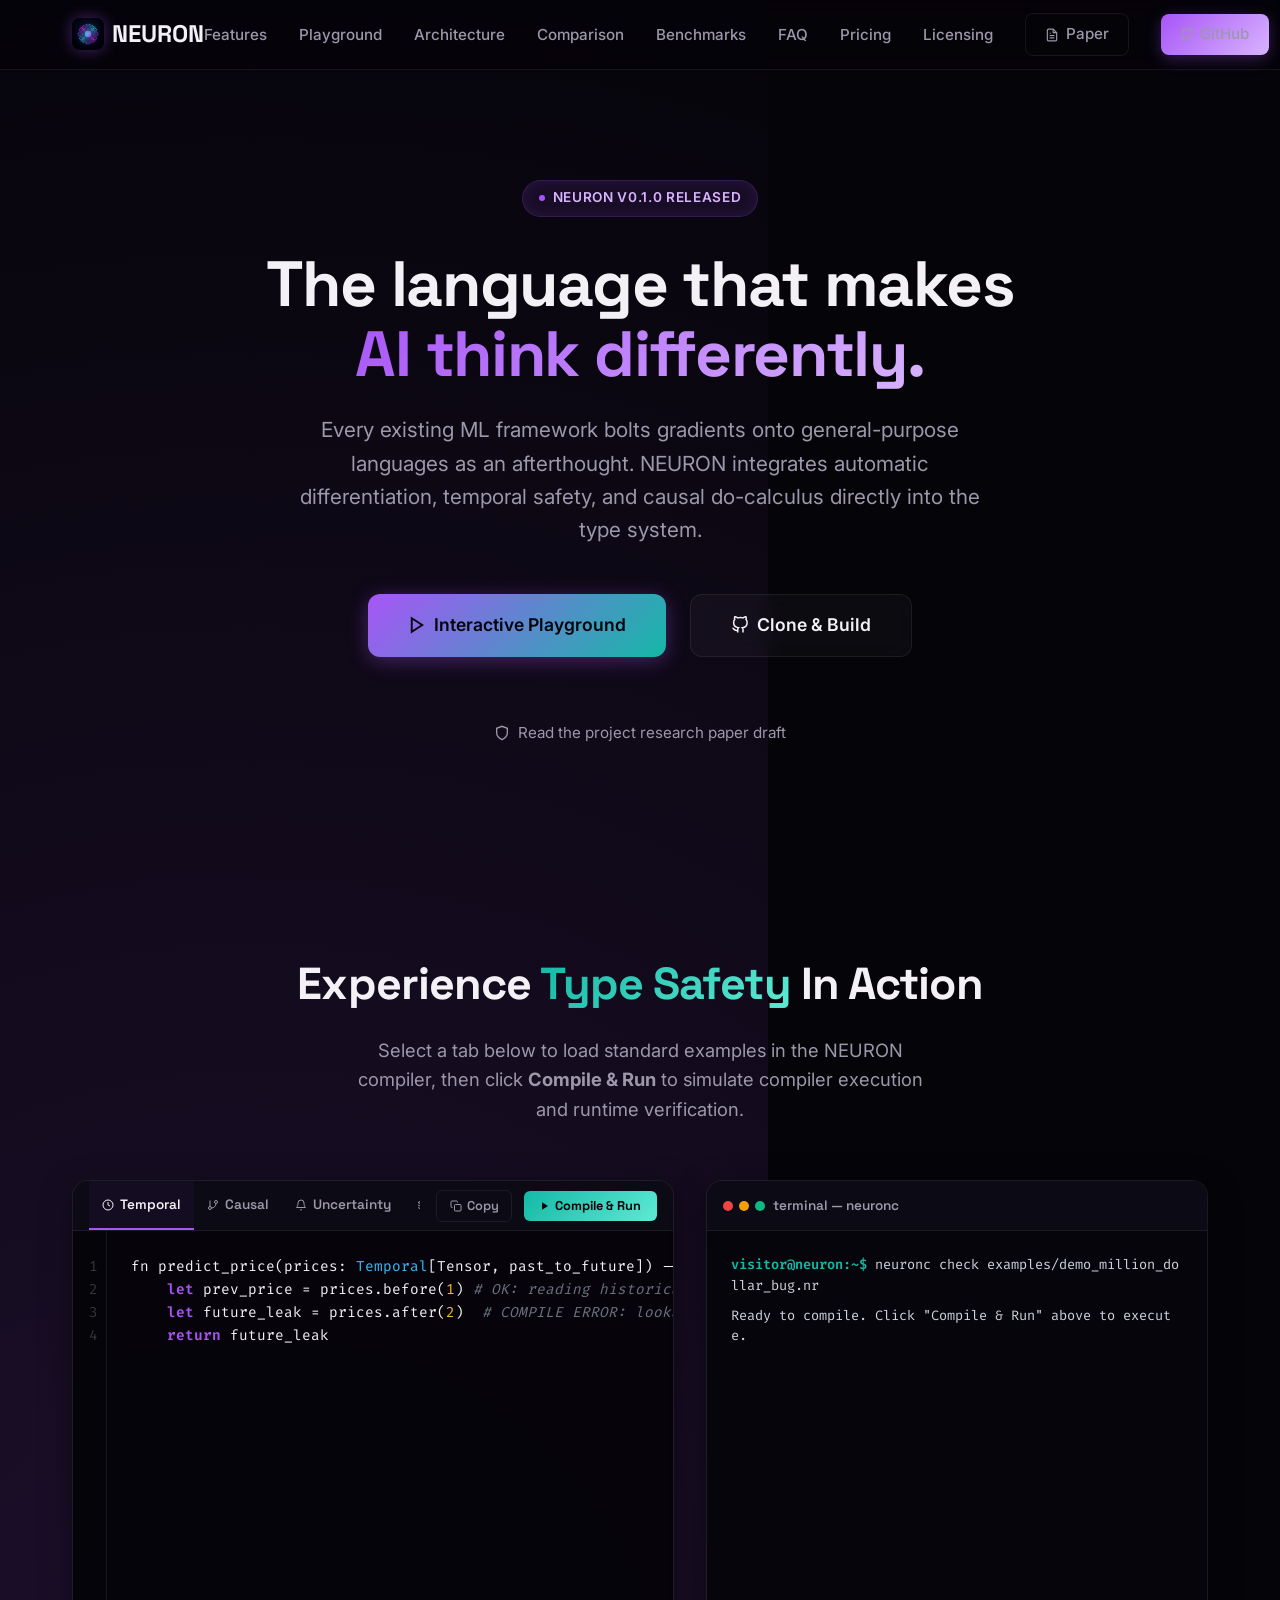
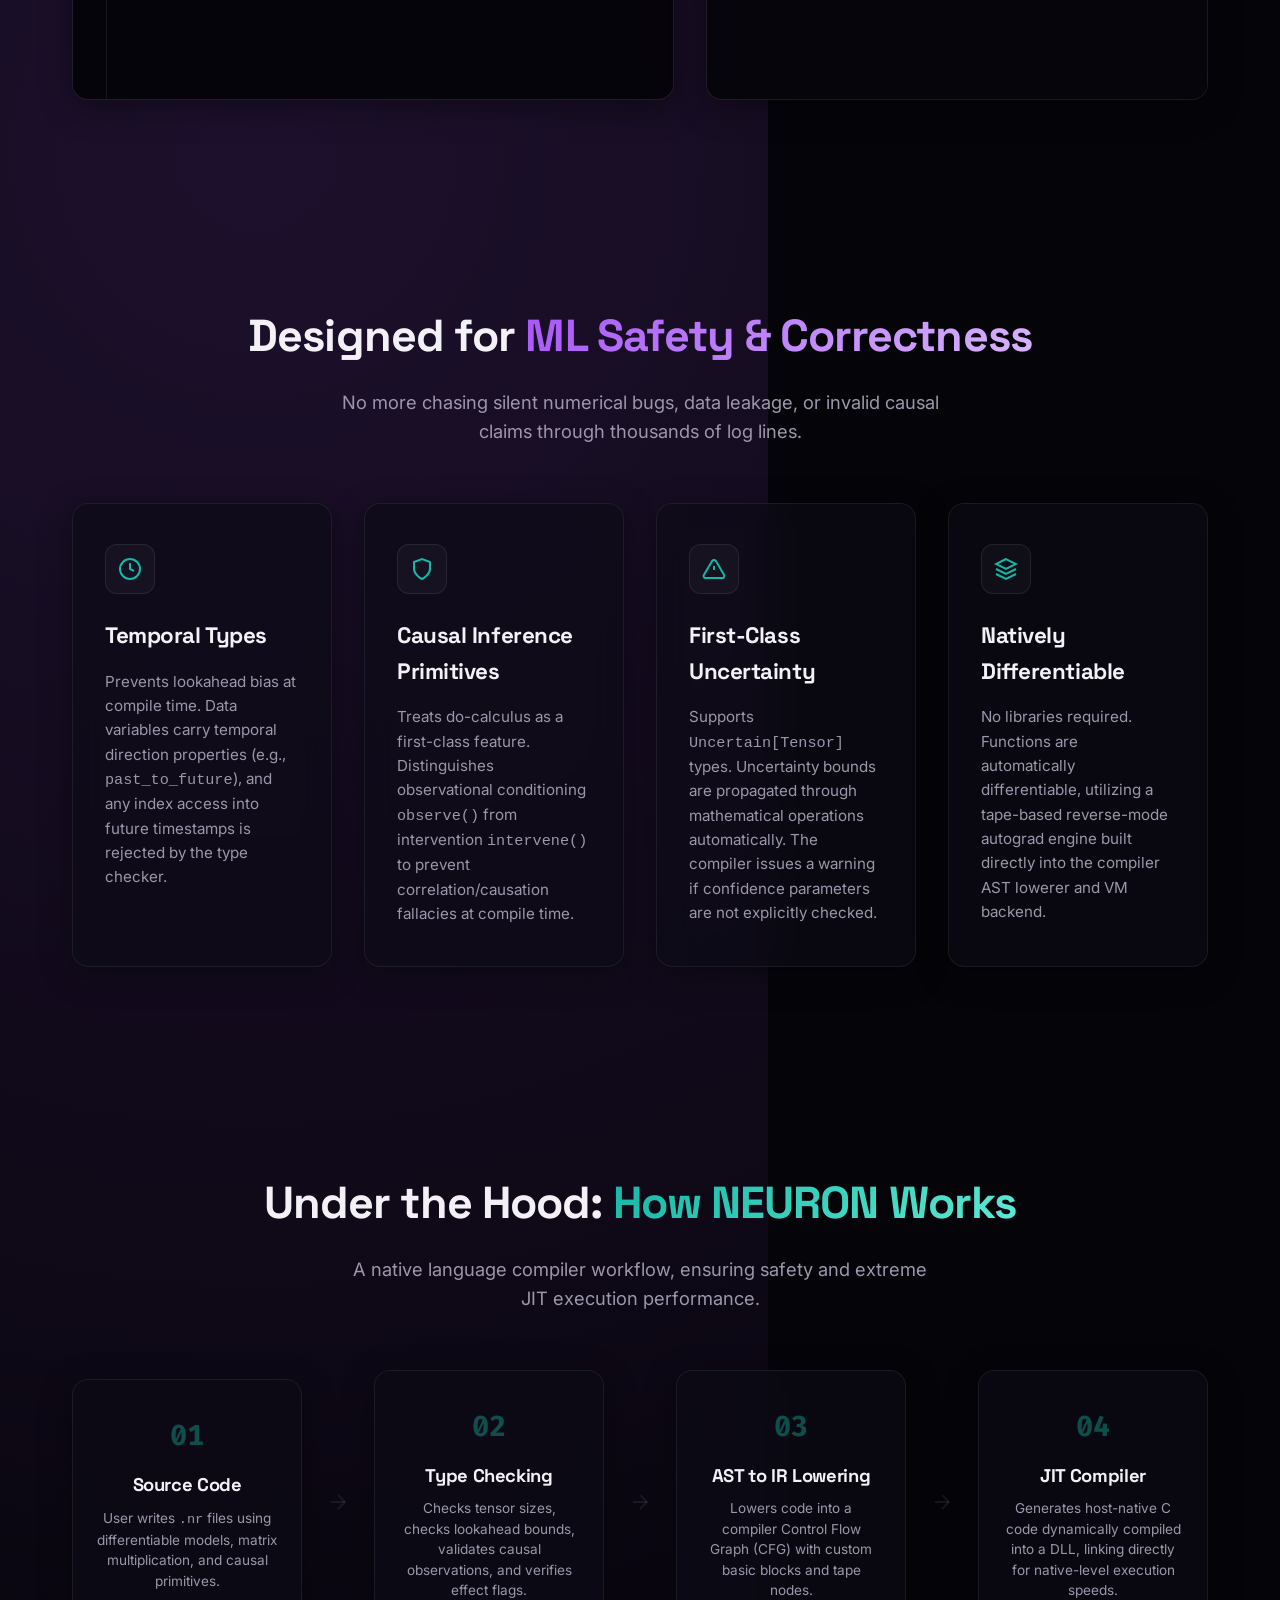
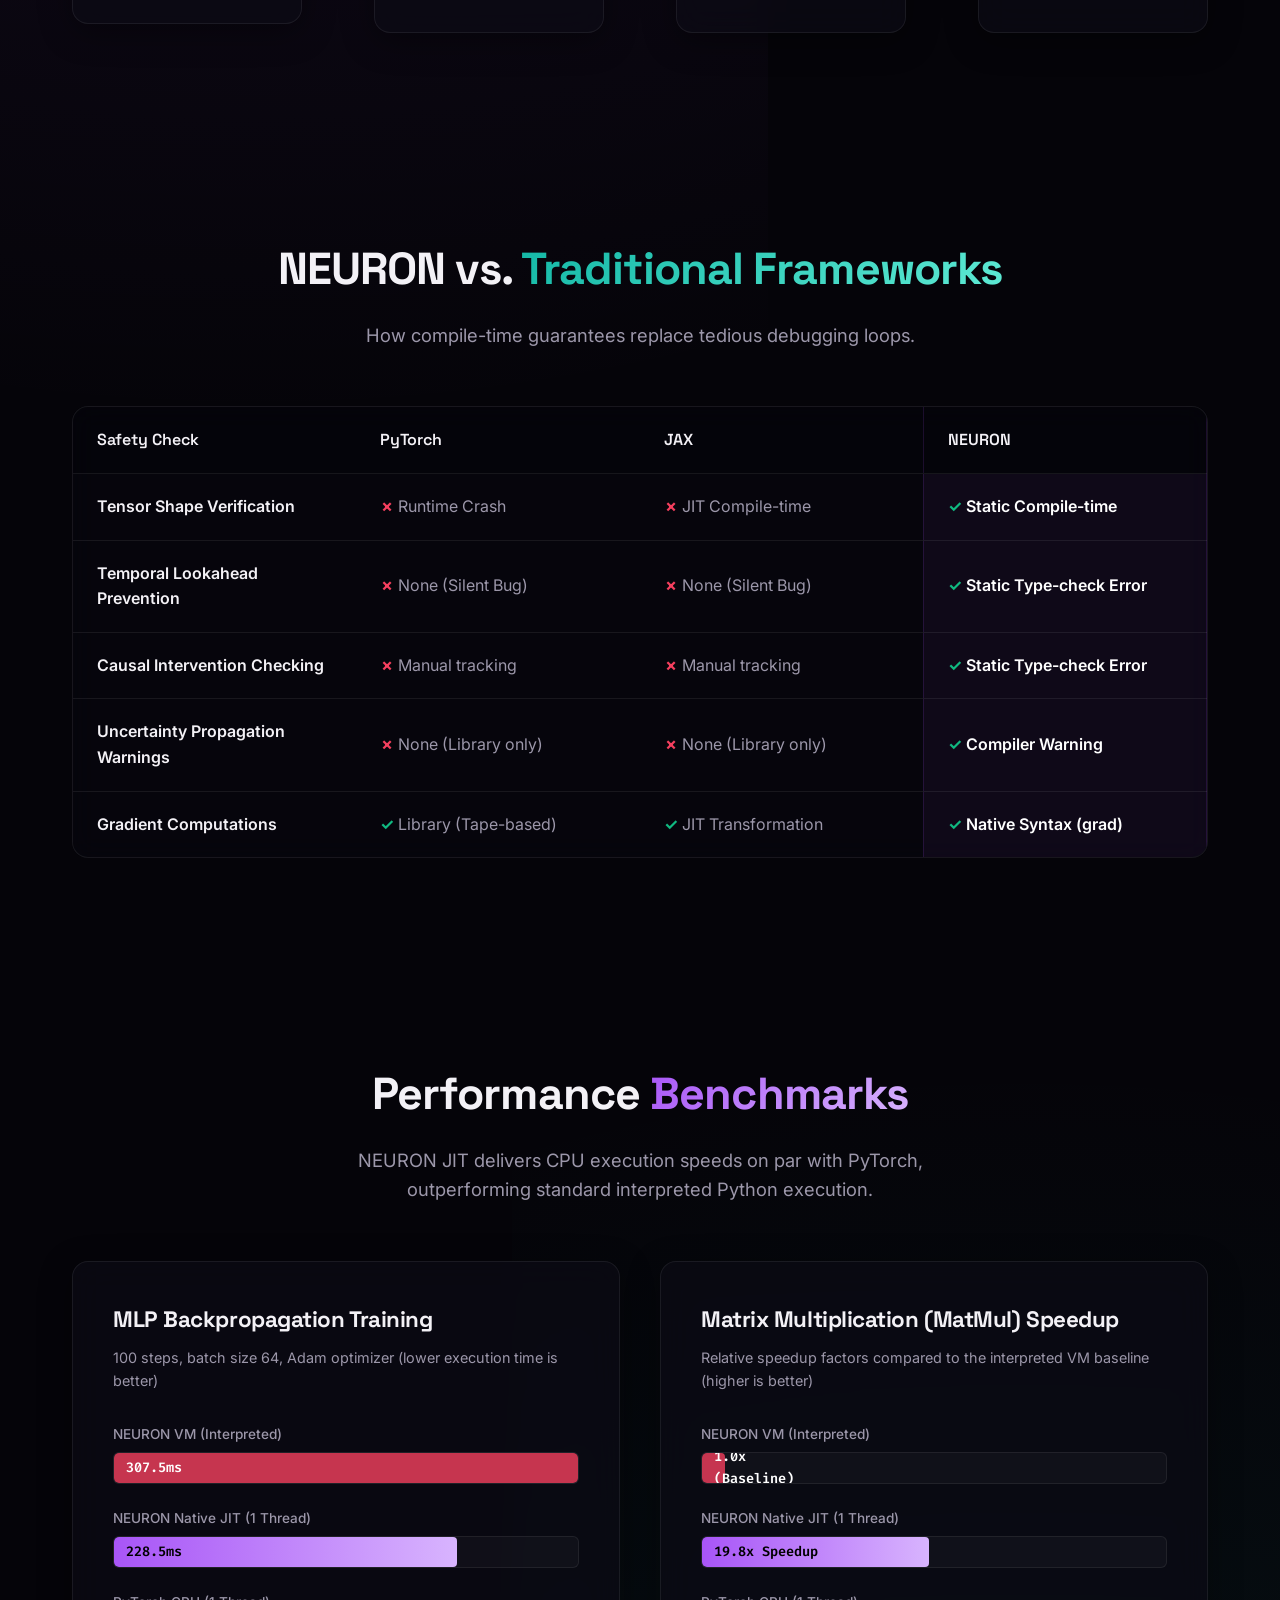
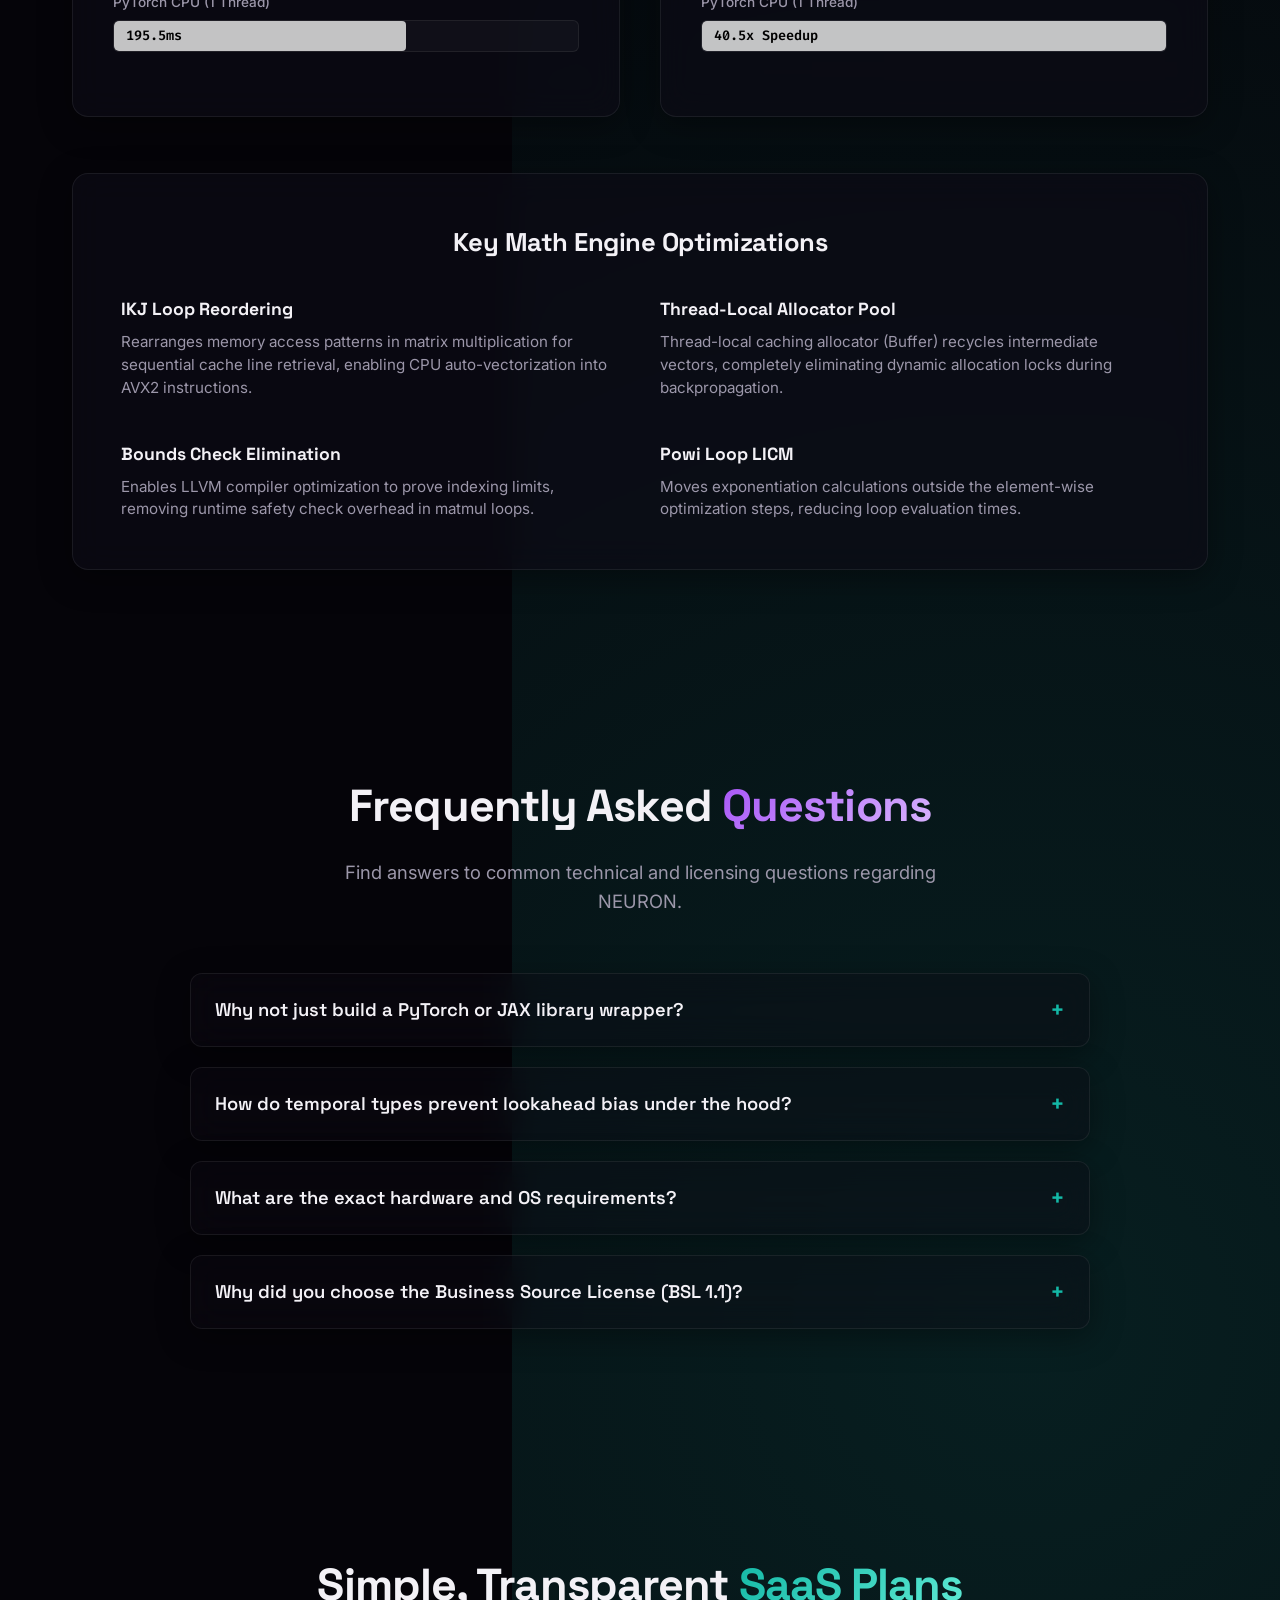
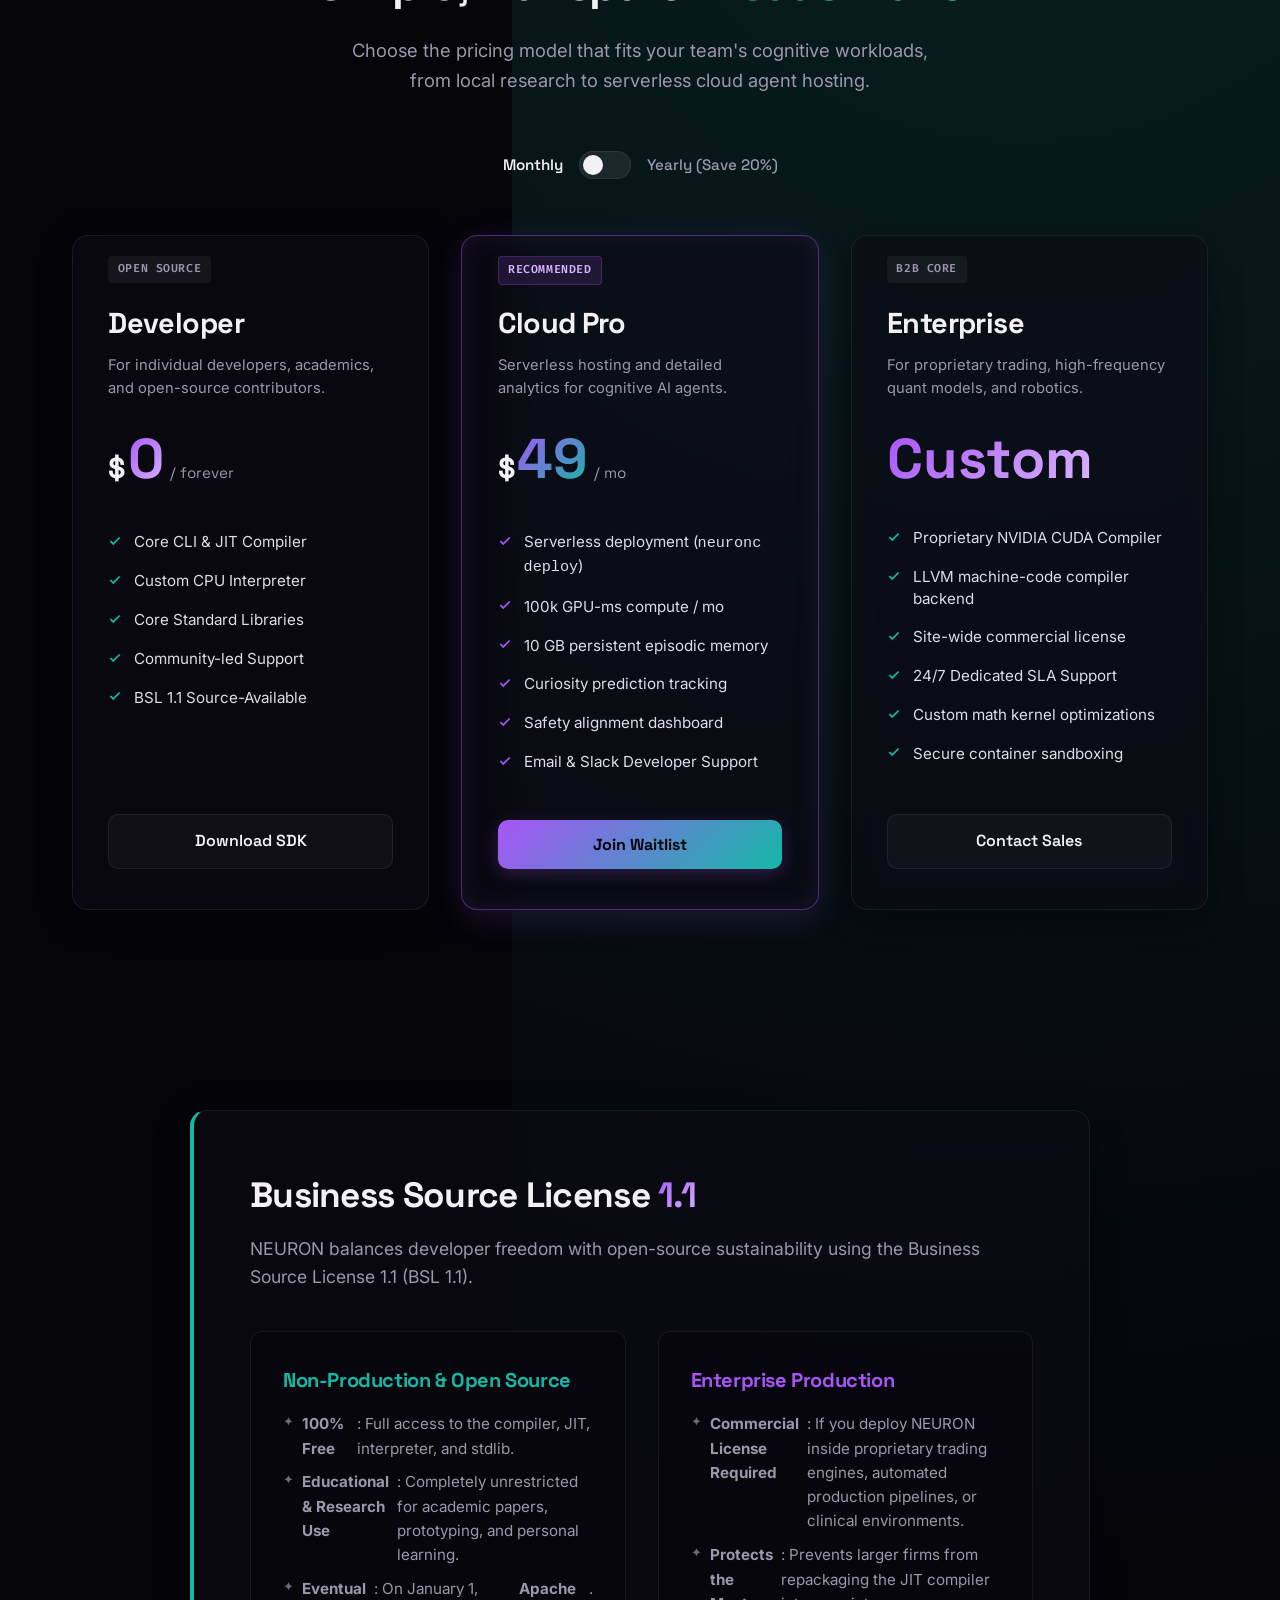
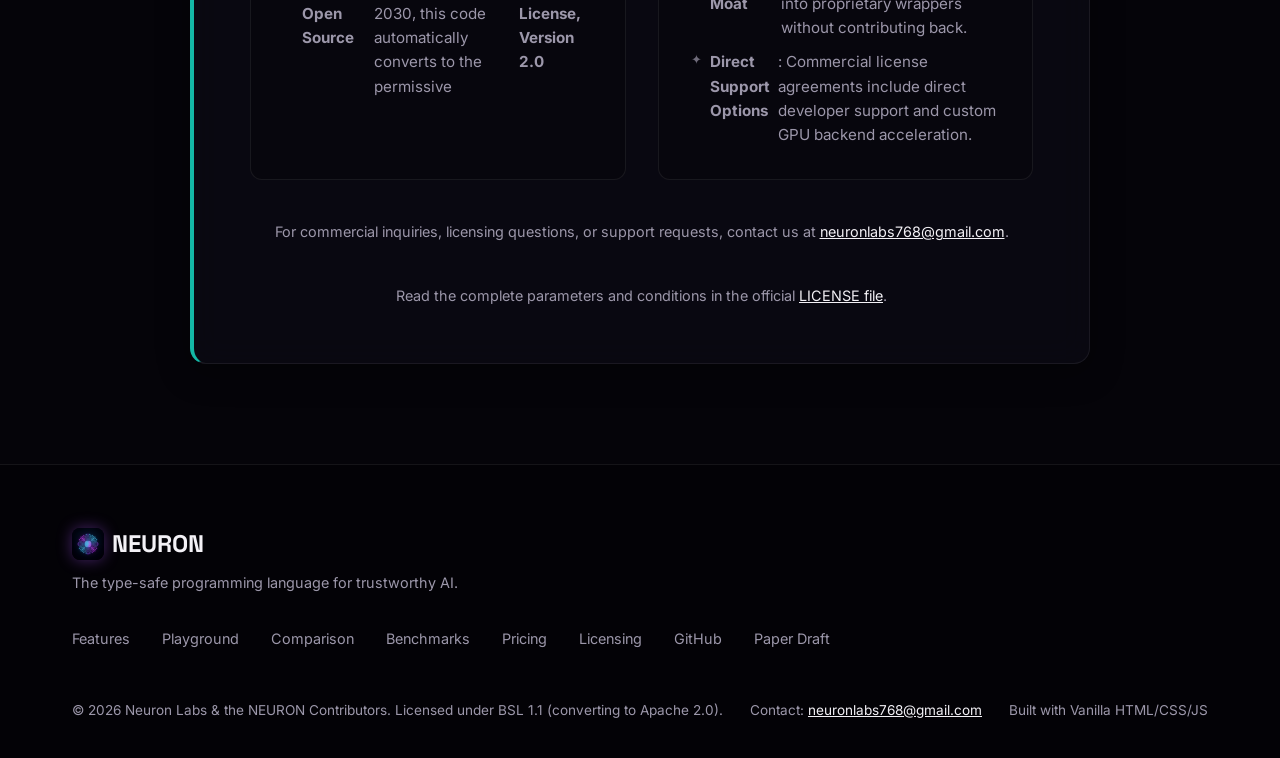
==== commit e07acb00: "fix: resolve mobile zoom out layout shift and rename Cloud Pro CTA to Join Waitlist" ====
--- a/website/index.html
+++ b/website/index.html
@@ -520,7 +520,7 @@
               <span>Email & Slack Developer Support</span>
             </li>
           </ul>
-          <button class="price-btn price-btn-primary" onclick="alert('Cognitive agent deployment cloud console is in closed beta. Sign-up details sent to your registered email.')">Start Deploying</button>
+          <button class="price-btn price-btn-primary" id="open-waitlist-btn">Join Waitlist</button>
         </div>
 
         <!-- Tier 3: Enterprise -->
@@ -632,6 +632,27 @@
     </div>
   </footer>
 
+      <!-- Waitlist Modal Overlay -->
+      <div class="modal-overlay" id="waitlist-modal">
+        <div class="modal-content glass-panel">
+          <button class="modal-close" id="close-waitlist-btn" aria-label="Close modal">&times;</button>
+          <div id="waitlist-form-container">
+            <h3>Join the NEURON Waitlist</h3>
+            <p>Deploy your cognitive agents on our secure, serverless cloud platform. Sign up today to secure your spot and receive <strong>$100 in free compute credits</strong> at launch.</p>
+            <form class="waitlist-form" id="waitlist-form">
+              <input type="email" class="waitlist-input" id="waitlist-email" placeholder="Enter your developer email" required>
+              <button type="submit" class="waitlist-submit-btn" id="waitlist-submit-btn">Join Waitlist</button>
+            </form>
+          </div>
+          <div id="waitlist-success-container" style="display: none;">
+            <div class="success-icon" style="font-size: 3rem; color: var(--accent-success); margin-bottom: 1rem;">✓</div>
+            <h3>You're on the list!</h3>
+            <p>Thank you for signing up. We've reserved your spot and will contact you at <strong id="waitlist-success-email"></strong> as soon as the console opens.</p>
+            <button class="price-btn" id="success-close-btn" style="margin-top: 1.5rem;">Close</button>
+          </div>
+        </div>
+      </div>
+
   <script src="app.js"></script>
 </body>
 </html>
--- a/website/style.css
+++ b/website/style.css
@@ -35,6 +35,11 @@
   padding: 0;
 }
 
+html, body {
+  overflow-x: hidden;
+  max-width: 100%;
+}
+
 html {
   scroll-behavior: smooth;
   background-color: var(--bg-color);
@@ -44,7 +49,6 @@
 }
 
 body {
-  overflow-x: hidden;
   position: relative;
 }
 
@@ -1189,8 +1193,37 @@
 }
 
 @media (max-width: 768px) {
+  .nav-toggle {
+    display: block;
+  }
+
   .nav-links {
-    display: none; /* Can be toggled in dynamic layouts */
+    display: none;
+    flex-direction: column;
+    position: absolute;
+    top: 70px;
+    left: 0;
+    right: 0;
+    background: rgba(5, 4, 9, 0.96);
+    backdrop-filter: blur(16px);
+    -webkit-backdrop-filter: blur(16px);
+    border-bottom: 1px solid var(--border-color);
+    padding: 2rem;
+    gap: 1.5rem;
+    align-items: stretch;
+    text-align: center;
+    box-shadow: 0 10px 30px rgba(0, 0, 0, 0.5);
+  }
+
+  .nav-links a {
+    font-size: 1.1rem;
+    display: block;
+    padding: 0.5rem 0;
+  }
+
+  .nav-links .nav-btn {
+    justify-content: center;
+    width: 100%;
   }
   
   .hero h1 {
@@ -1722,4 +1755,126 @@
   }
 }
 
-
+/* 10. Waitlist Modal Styles */
+.modal-overlay {
+  position: fixed;
+  top: 0;
+  left: 0;
+  right: 0;
+  bottom: 0;
+  background: rgba(5, 4, 9, 0.85);
+  backdrop-filter: blur(12px);
+  -webkit-backdrop-filter: blur(12px);
+  display: flex;
+  align-items: center;
+  justify-content: center;
+  z-index: 1000;
+  opacity: 0;
+  pointer-events: none;
+  transition: var(--transition-smooth);
+  padding: 1.5rem;
+}
+
+.modal-overlay.active {
+  opacity: 1;
+  pointer-events: auto;
+}
+
+.modal-content {
+  width: 100%;
+  max-width: 500px;
+  padding: 3.5rem 3rem;
+  position: relative;
+  border-radius: 16px;
+  text-align: center;
+  box-shadow: 0 24px 64px 0 rgba(0, 0, 0, 0.6), 0 0 30px rgba(168, 85, 247, 0.05) inset;
+  transform: scale(0.9);
+  transition: var(--transition-smooth);
+}
+
+.modal-overlay.active .modal-content {
+  transform: scale(1);
+}
+
+.modal-close {
+  position: absolute;
+  top: 1.25rem;
+  right: 1.5rem;
+  font-size: 2.2rem;
+  line-height: 1;
+  background: none;
+  border: none;
+  color: var(--text-muted);
+  cursor: pointer;
+  transition: var(--transition-smooth);
+}
+
+.modal-close:hover {
+  color: var(--text-main);
+  transform: rotate(90deg);
+}
+
+.modal-content h3 {
+  font-size: 2rem;
+  margin-bottom: 0.75rem;
+  background: var(--accent-purple-gradient);
+  -webkit-background-clip: text;
+  -webkit-text-fill-color: transparent;
+}
+
+.modal-content p {
+  color: var(--text-muted);
+  font-size: 0.95rem;
+  line-height: 1.6;
+  margin-bottom: 2.5rem;
+}
+
+.waitlist-form {
+  display: flex;
+  flex-direction: column;
+  gap: 1rem;
+}
+
+.waitlist-input {
+  background: rgba(255, 255, 255, 0.03);
+  border: 1px solid var(--border-color);
+  padding: 0.9rem 1.2rem;
+  border-radius: 8px;
+  color: var(--text-main);
+  font-family: var(--font-body);
+  font-size: 1rem;
+  outline: none;
+  transition: var(--transition-smooth);
+  width: 100%;
+}
+
+.waitlist-input:focus {
+  border-color: var(--accent-purple);
+  box-shadow: 0 0 15px rgba(168, 85, 247, 0.25);
+  background: rgba(255, 255, 255, 0.06);
+}
+
+.waitlist-submit-btn {
+  background: linear-gradient(135deg, #a855f7 0%, #14b8a6 100%);
+  color: #050409;
+  border: none;
+  padding: 0.9rem;
+  border-radius: 8px;
+  font-family: var(--font-display);
+  font-weight: 700;
+  font-size: 1rem;
+  cursor: pointer;
+  transition: var(--transition-smooth);
+  width: 100%;
+}
+
+.waitlist-submit-btn:hover {
+  transform: translateY(-2px);
+  box-shadow: 0 6px 20px rgba(20, 184, 166, 0.45);
+}
+
+.waitlist-submit-btn:active {
+  transform: translateY(0);
+}
+
+
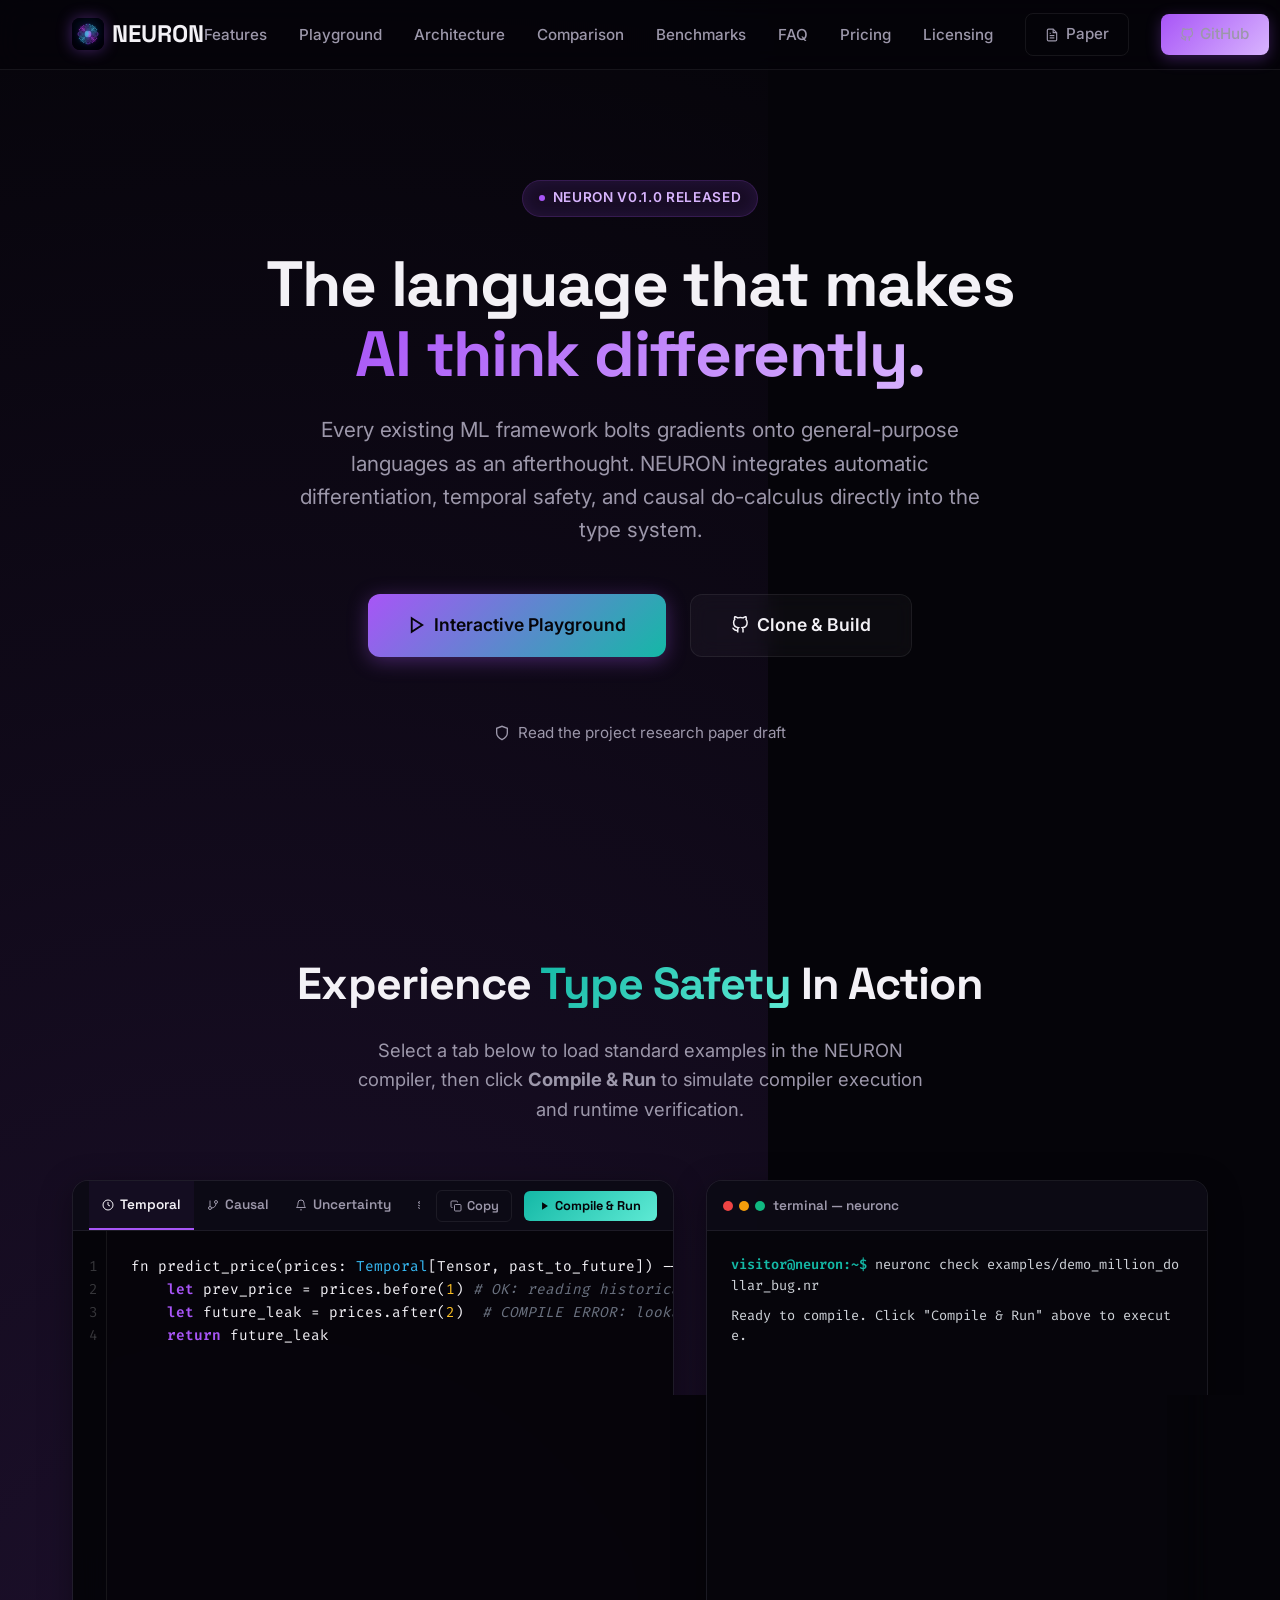
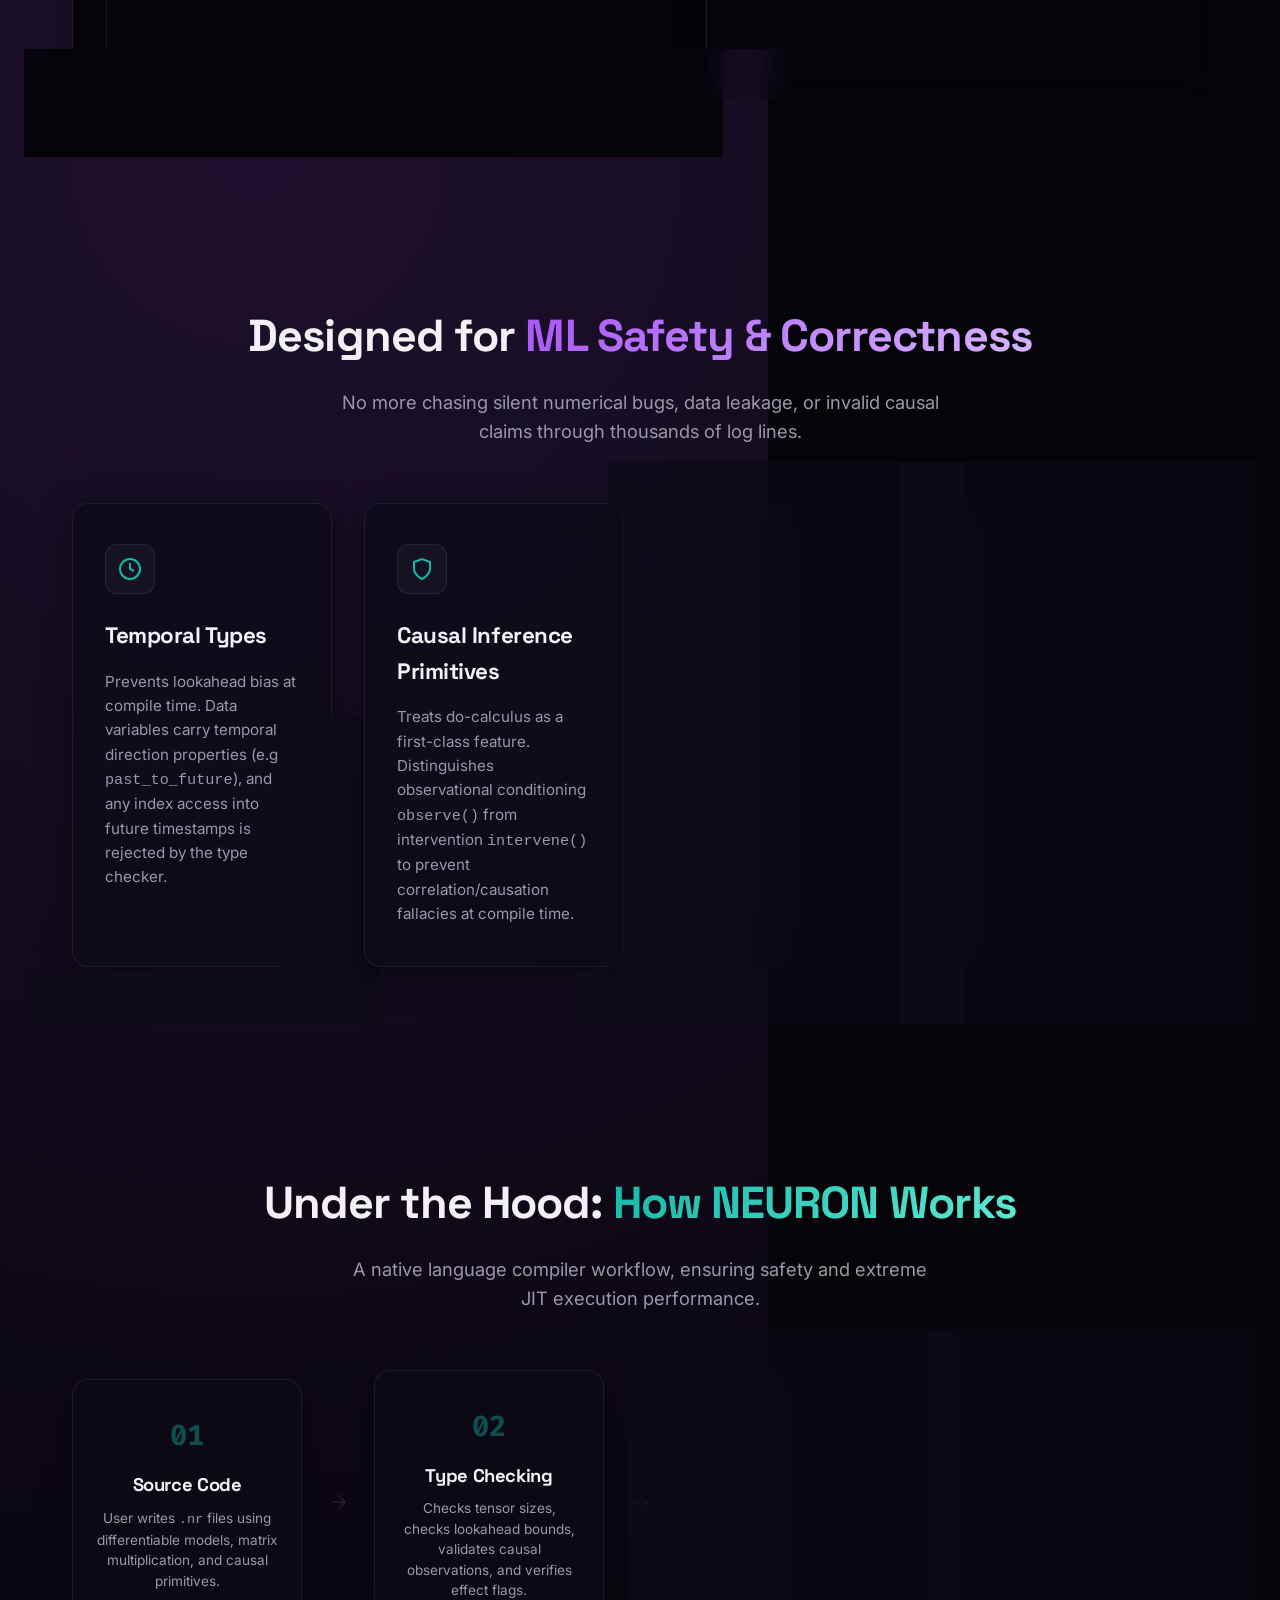
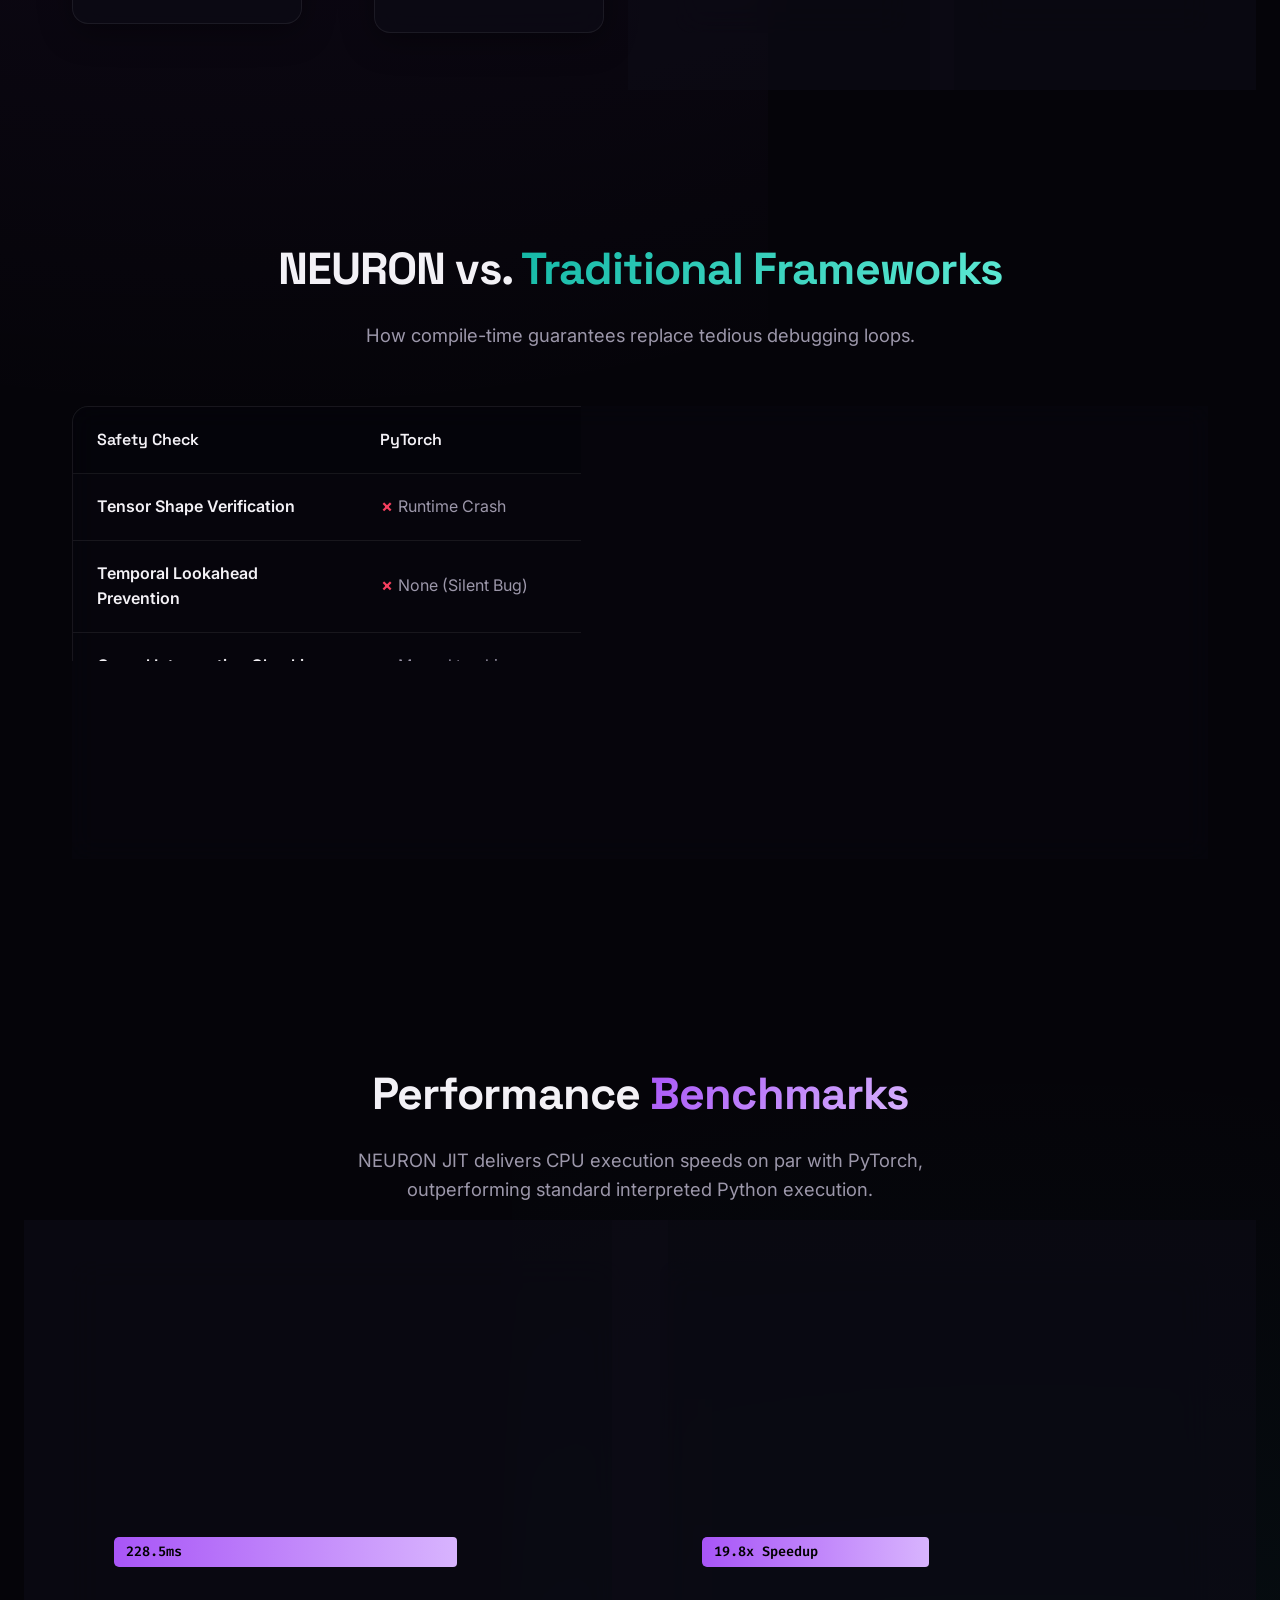
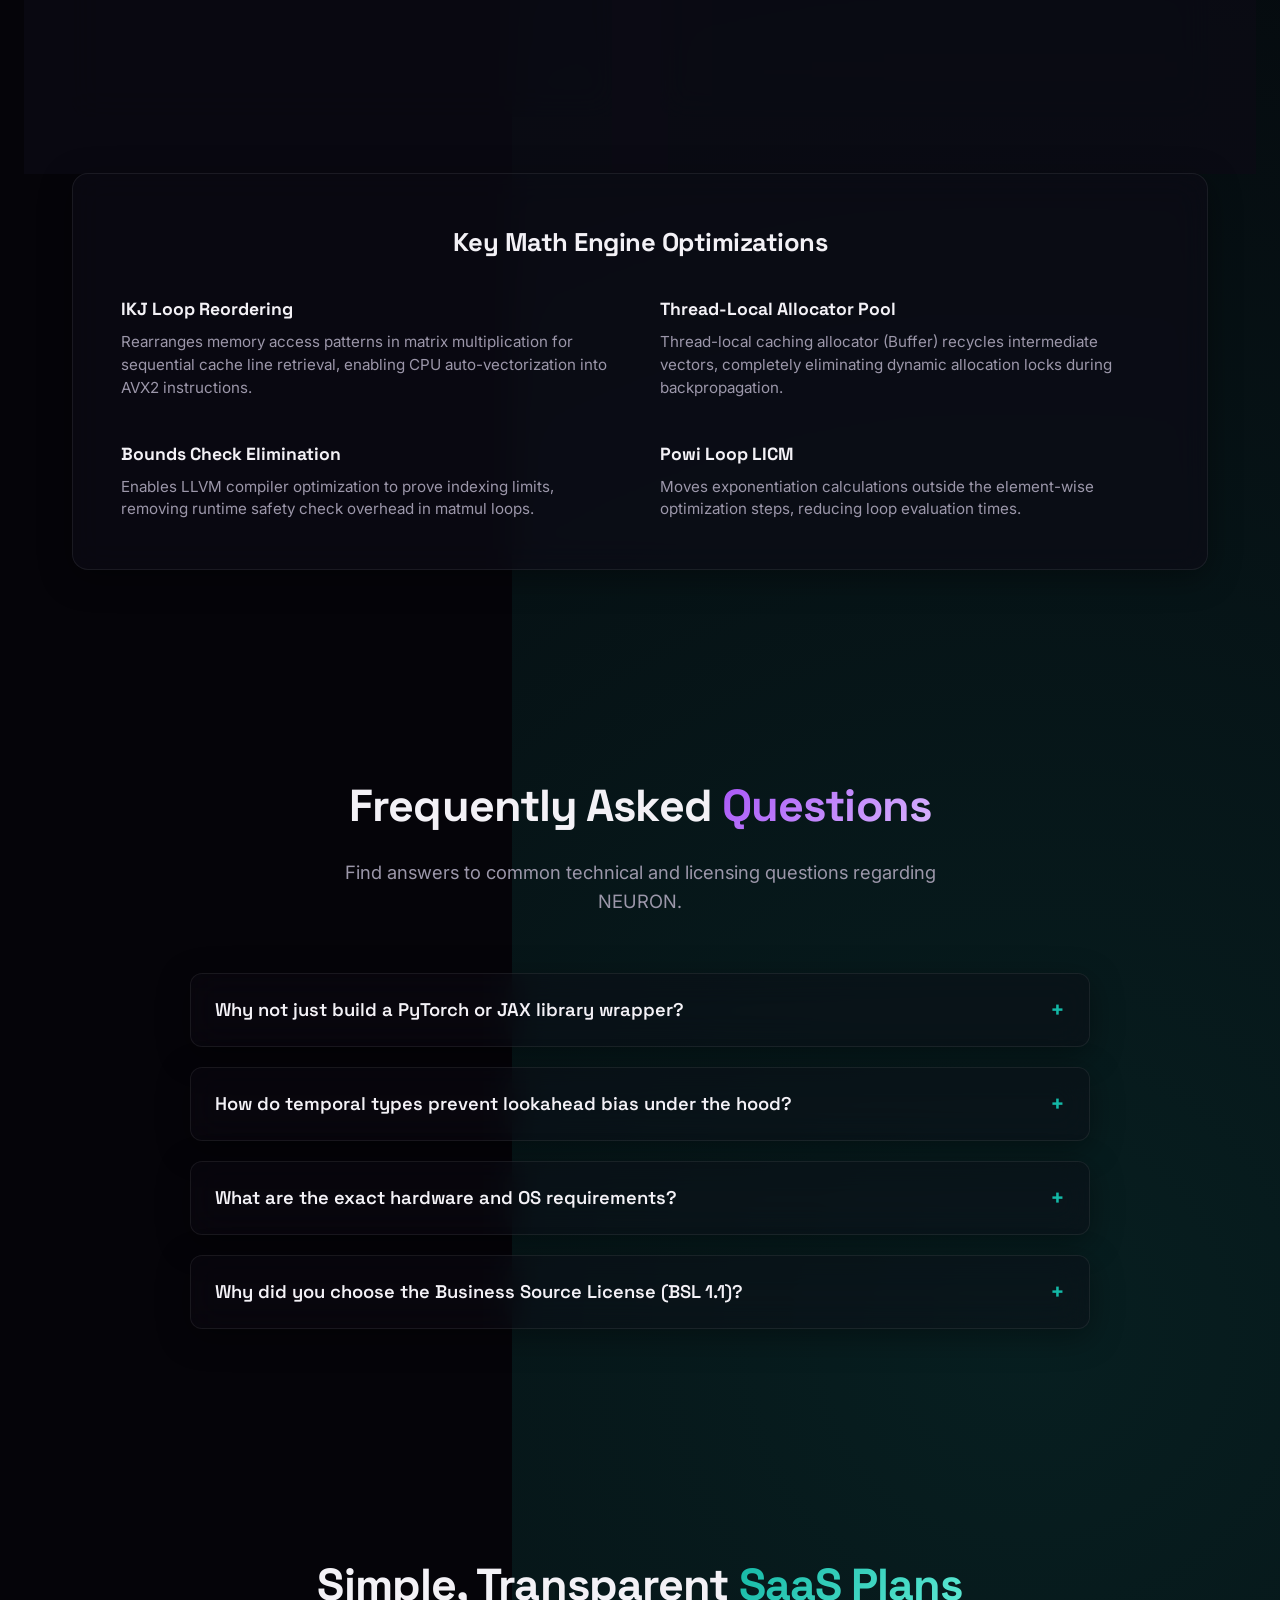
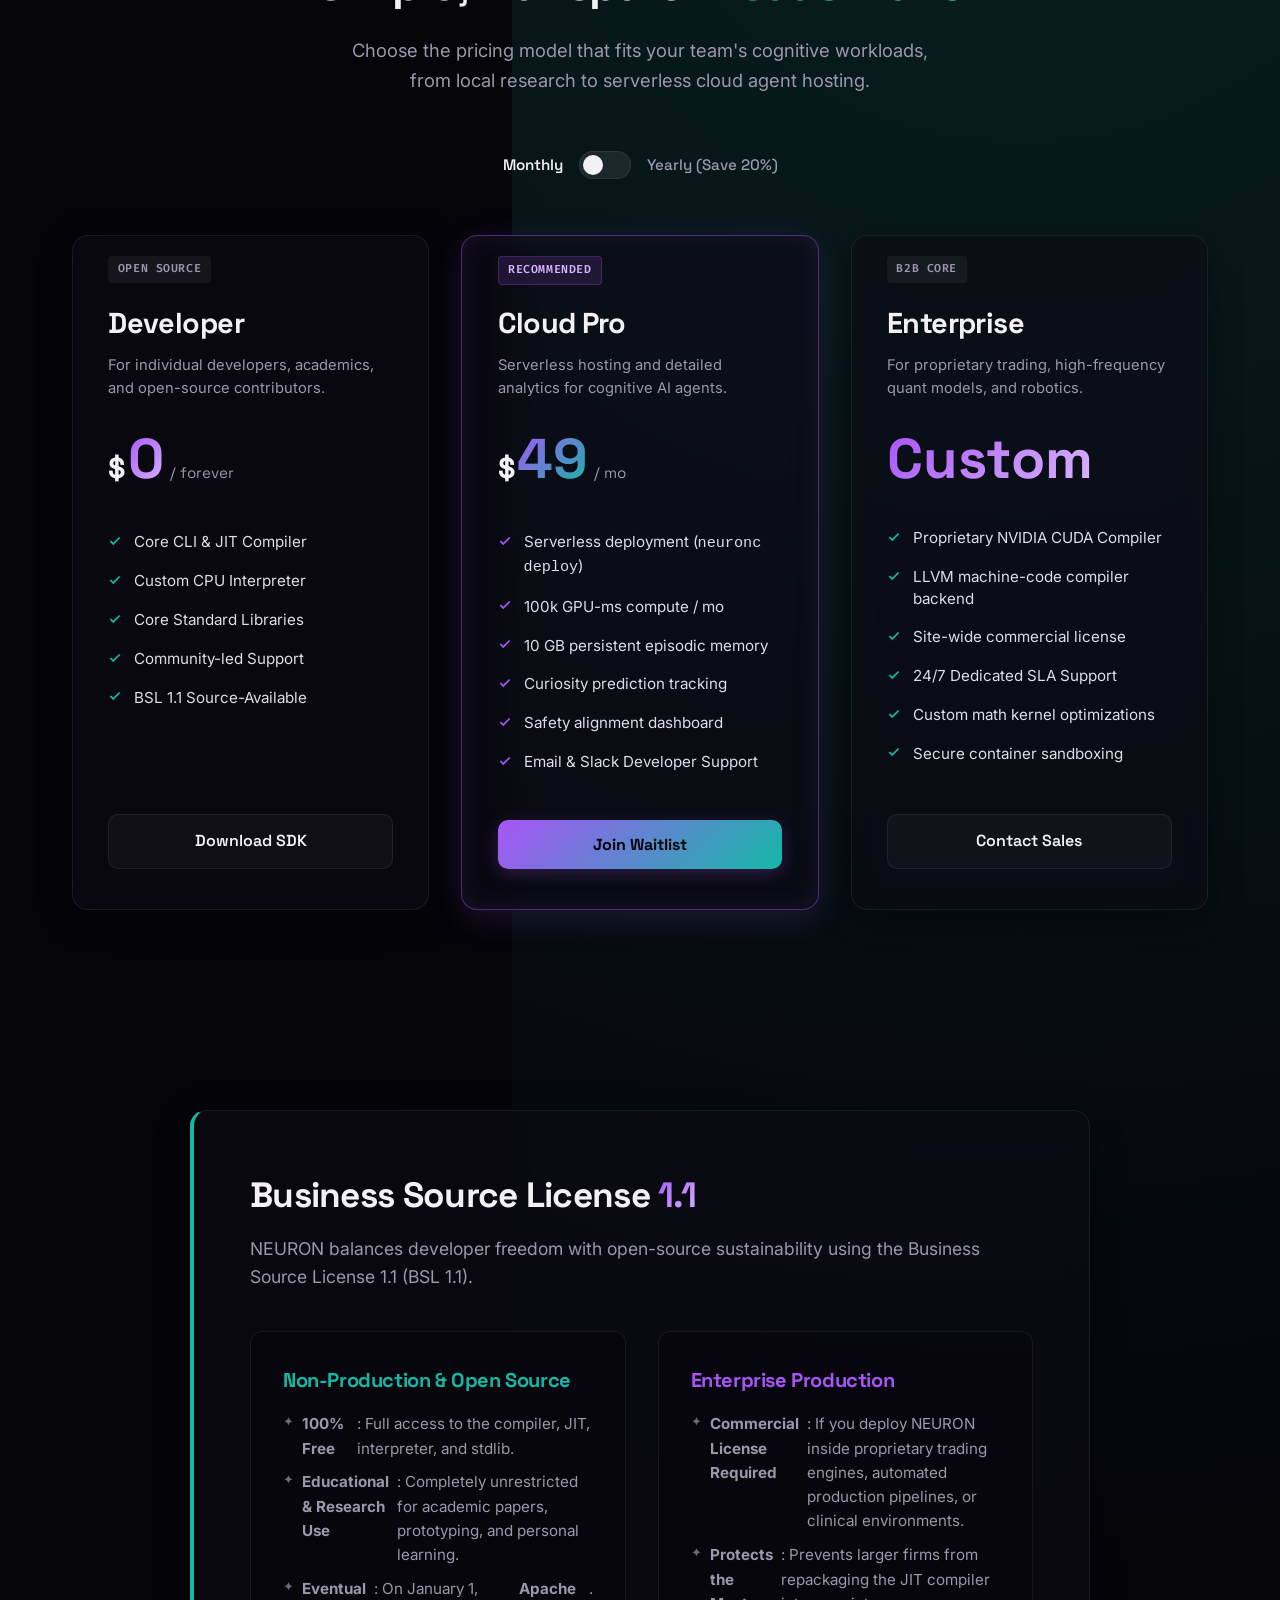
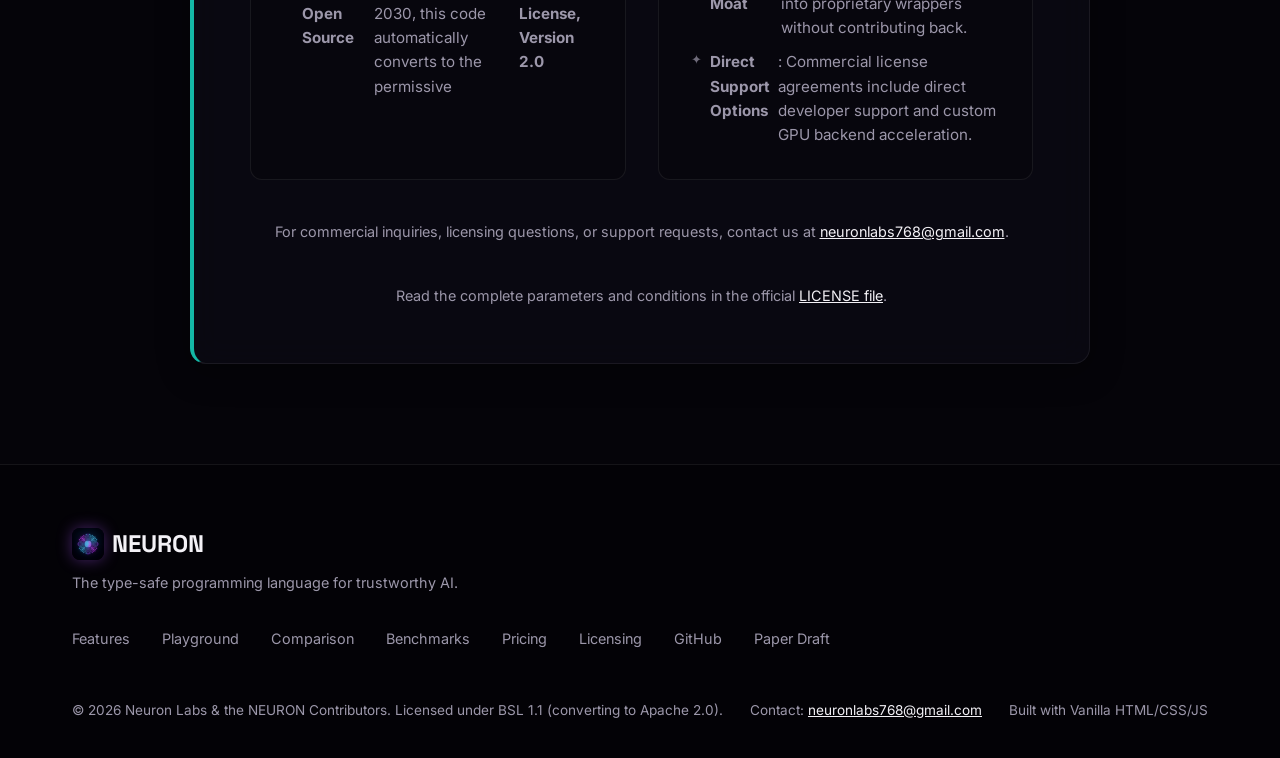
==== commit cf72fad6: "Complete compiler & stdlib overhaul: dimension-specific reductions, autograd extensions, stdlib math" ====
--- a/website/index.html
+++ b/website/index.html
@@ -417,7 +417,7 @@
             <span class="faq-icon">+</span>
           </button>
           <div class="faq-answer">
-            <p>The compiler (<code>neuronc</code>) is written in Rust and runs on Windows, macOS, and Linux. The JIT compiler requires <code>clang</code> or another host compiler to compile the dynamically linked native modules. Native code generation targets standard x86_64 AVX2 instruction sets.</p>
+            <p>The compiler (<code>neuronc</code>) is written in Rust and runs on Windows, macOS, and Linux. The JIT compiler requires <code>clang</code> or another host compiler to compile the dynamically linked native modules. Native code generation targets standard x86_64 AVX2 instruction sets. GPU execution is supported on CUDA-capable NVIDIA GPUs, utilising runtime compilation via the NVRTC library.</p>
           </div>
         </div>
 
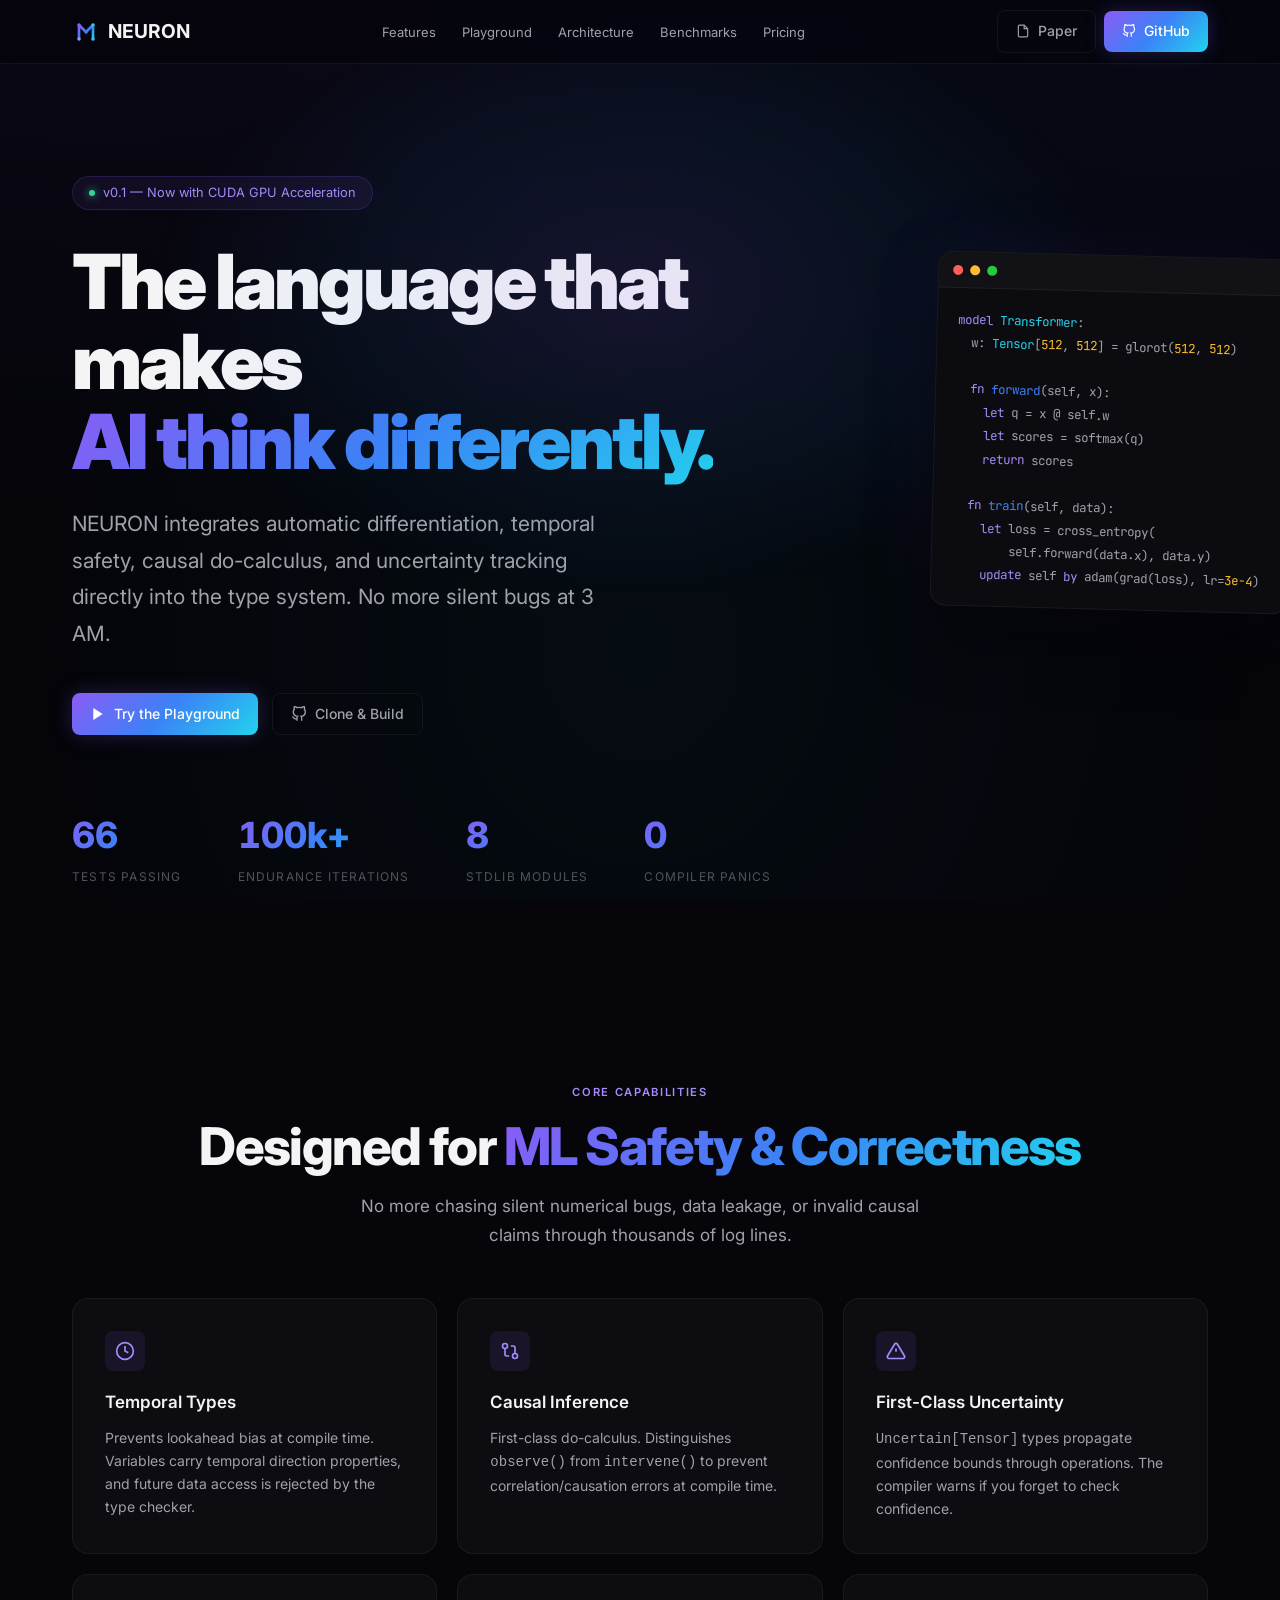
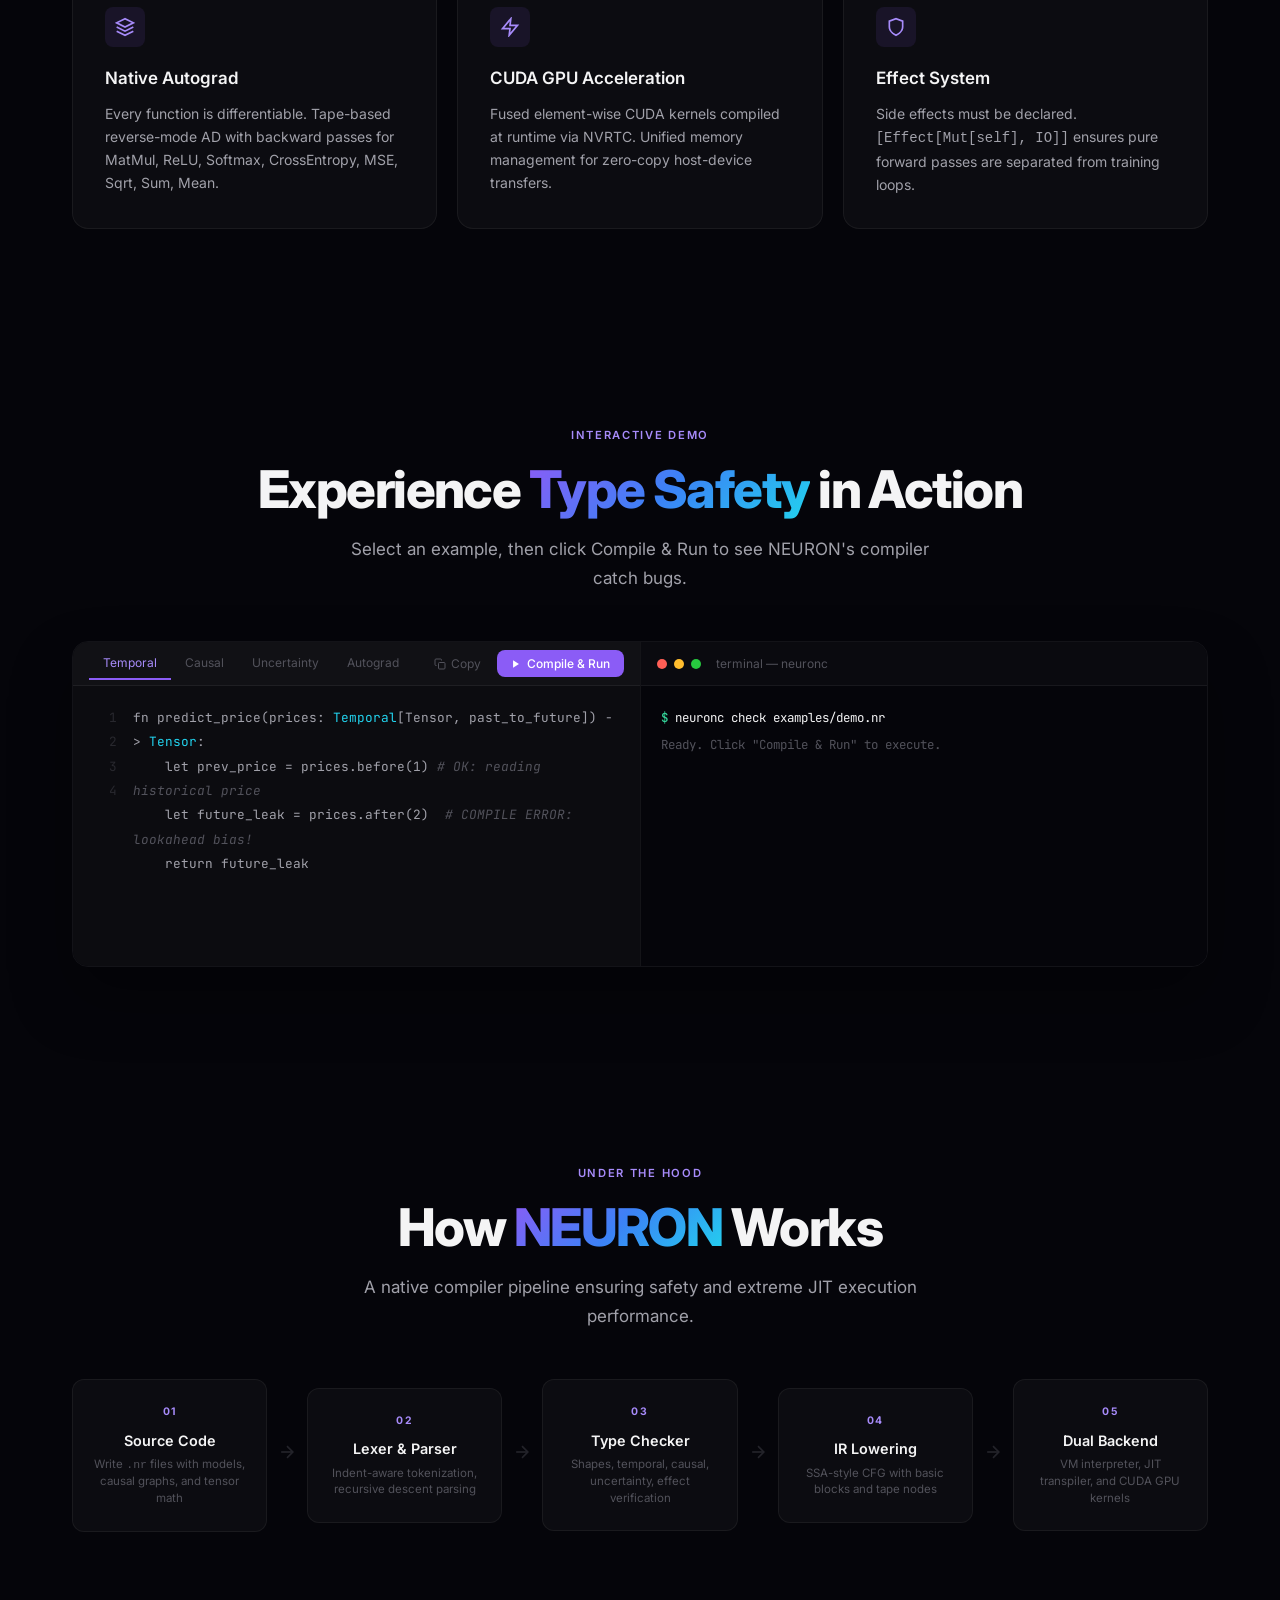
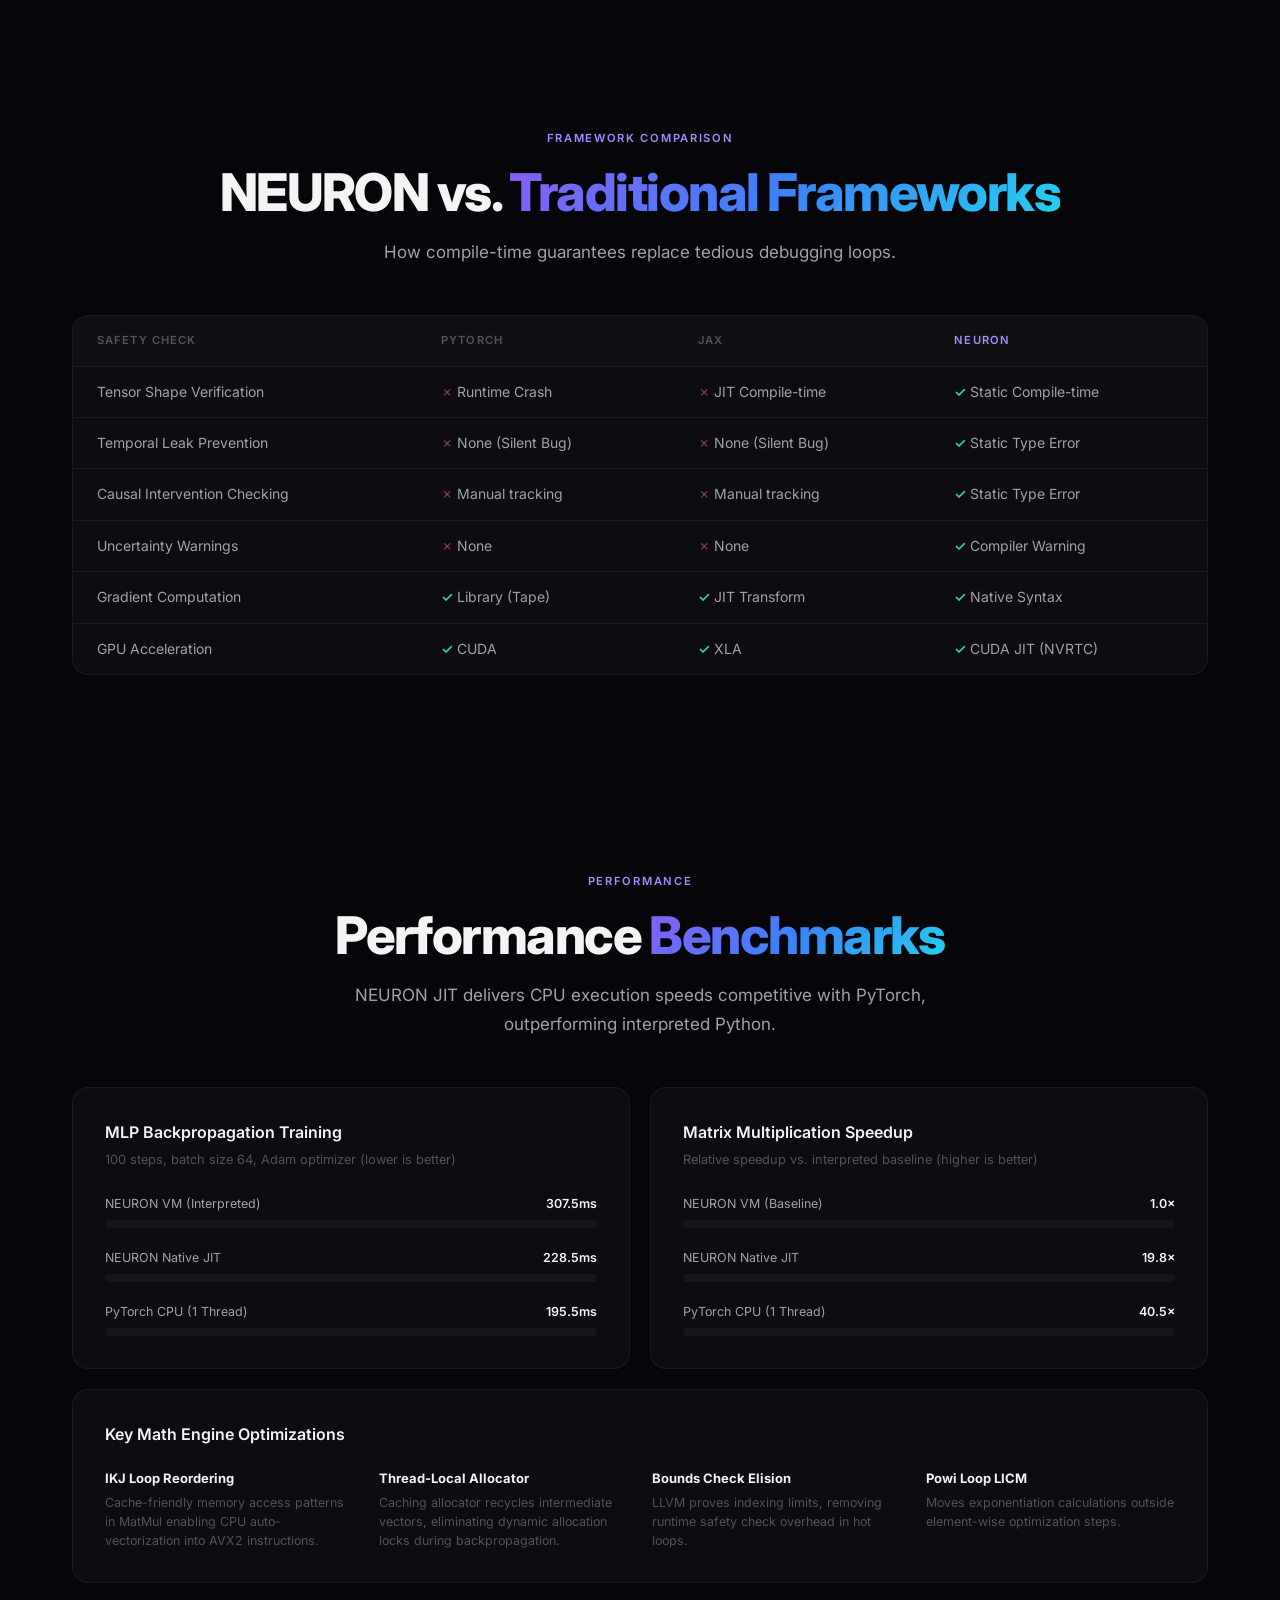
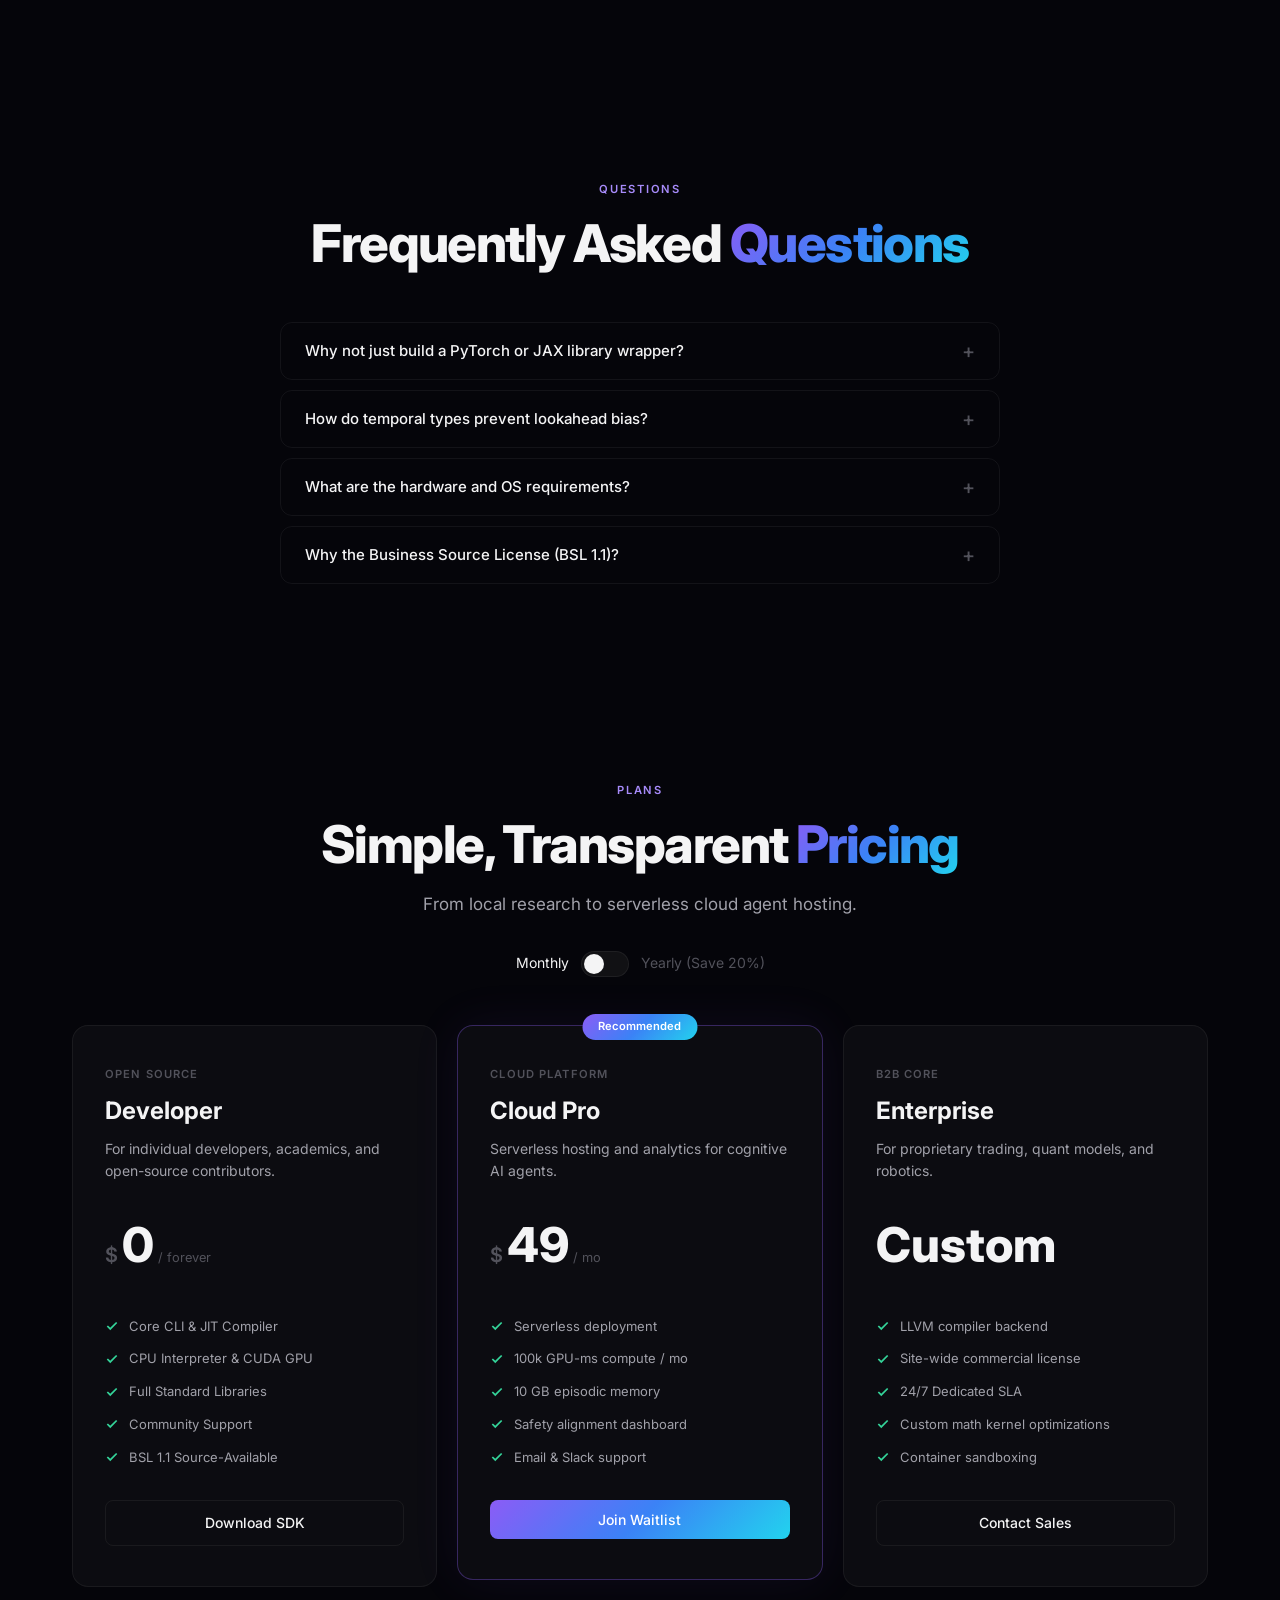
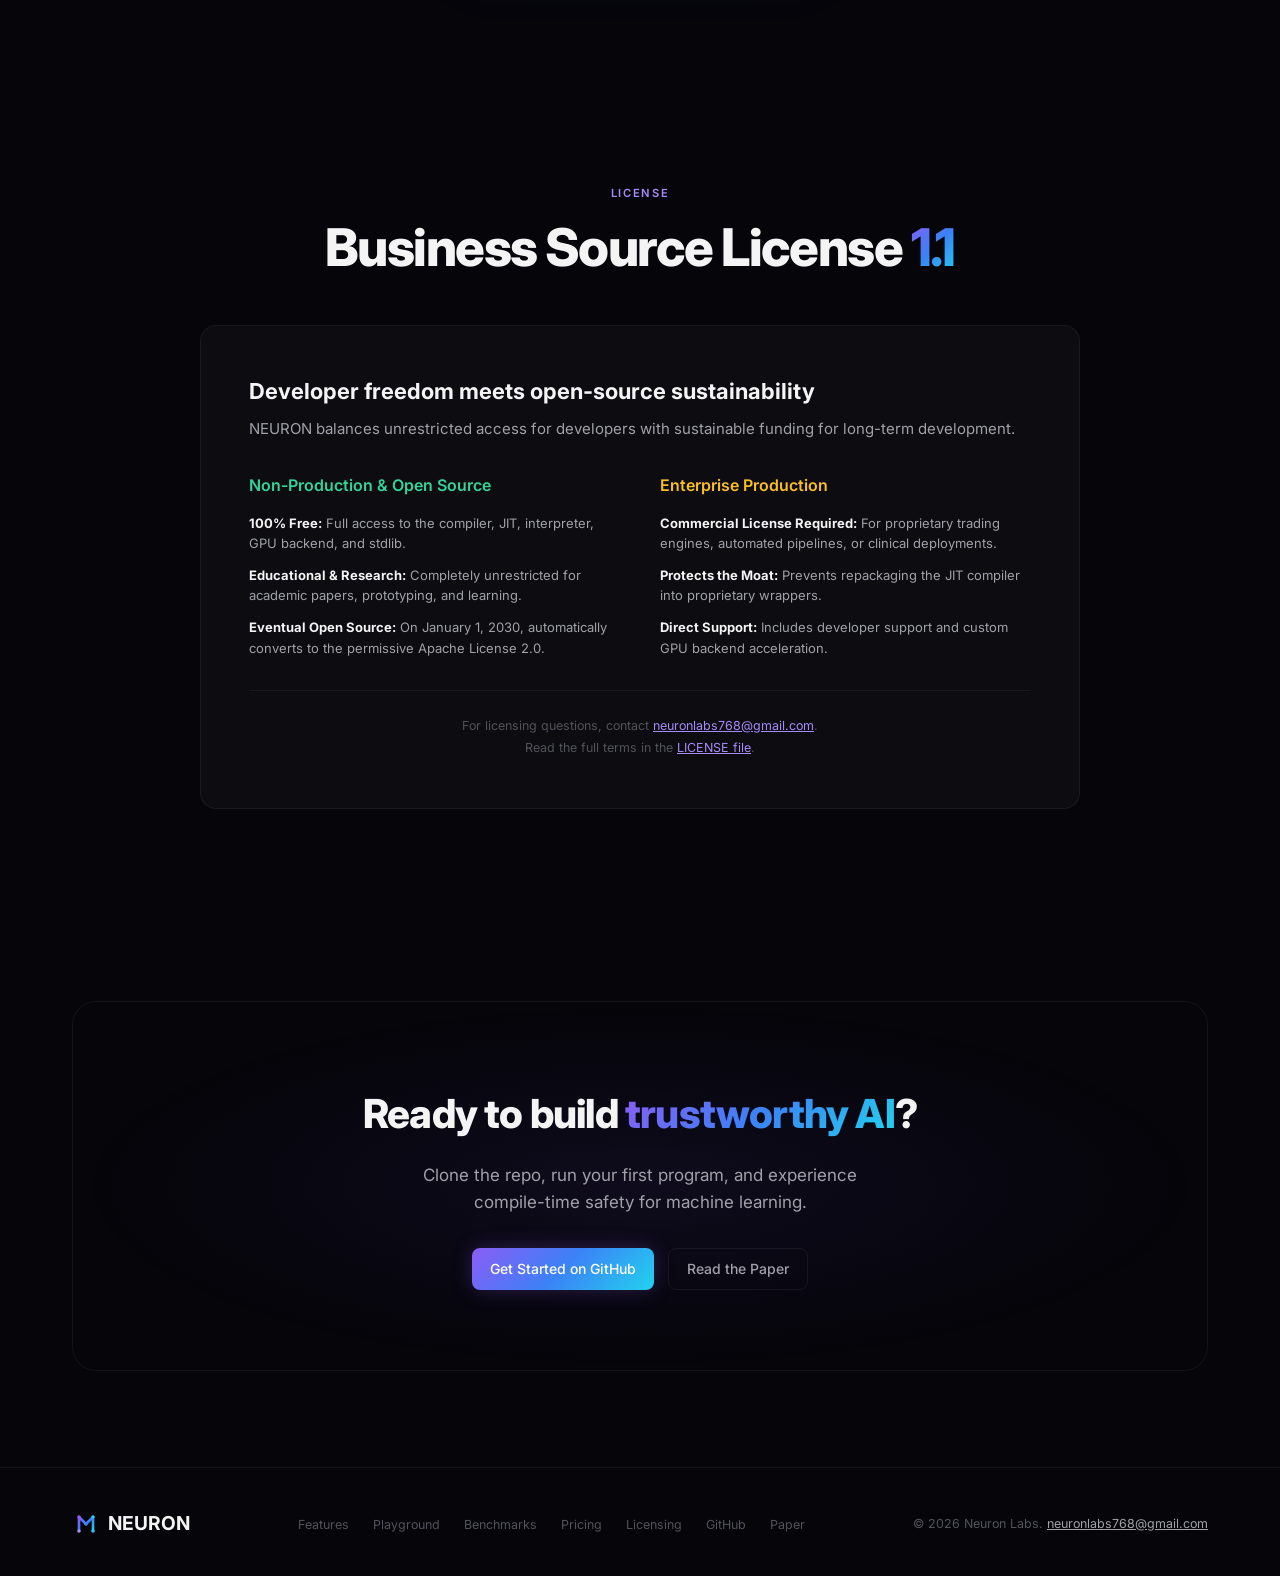
==== commit 1c13c1f0: "Update paper, website aesthetics, mobile menu fix, and LaTeX sources" ====
--- a/website/index.html
+++ b/website/index.html
@@ -3,14 +3,12 @@
 <head>
   <meta charset="UTF-8">
   <meta name="viewport" content="width=device-width, initial-scale=1.0">
-  <meta name="description" content="NEURON is a statically typed, natively differentiable programming language. It catches temporal leaks, causal confusion, and uncertainty propagation errors at compile time.">
-  <meta name="keywords" content="NEURON, programming language, machine learning, compiler, automatic differentiation, temporal type system, causal inference, do-calculus, BSL license">
-  <title>NEURON — The Type-Safe Programming Language for Trustworthy AI</title>
+  <meta name="description" content="NEURON is a statically typed, natively differentiable programming language for AI. It catches temporal leaks, causal confusion, and uncertainty errors at compile time. Built-in CUDA GPU acceleration.">
+  <meta name="keywords" content="NEURON, programming language, machine learning, compiler, automatic differentiation, temporal types, causal inference, CUDA, GPU, type safety">
+  <title>NEURON — The Language That Makes AI Think Differently</title>
   <link rel="stylesheet" href="style.css">
-  
-  <!-- Open Graph -->
-  <meta property="og:title" content="NEURON — The Type-Safe Programming Language for Trustworthy AI">
-  <meta property="og:description" content="Natively differentiable programming language that prevents AI bugs at compile time using advanced temporal and causal type systems.">
+  <meta property="og:title" content="NEURON — The Language That Makes AI Think Differently">
+  <meta property="og:description" content="Statically typed, natively differentiable programming language that prevents AI bugs at compile time. Built-in CUDA GPU acceleration.">
   <meta property="og:type" content="website">
   <meta property="og:image" content="https://neuronlabs-ai.github.io/neuron-lang/neuron_github_logo.png">
   <meta name="twitter:card" content="summary_large_image">
@@ -18,279 +16,323 @@
 </head>
 <body>
 
-  <!-- 1. Header & Navigation -->
+  <!-- ═══ Navigation ═══ -->
   <header class="navbar">
-    <div class="container navbar-container">
+    <div class="container navbar-inner">
       <a href="#" class="logo">
-        <img src="neuron_github_logo.png" alt="Neuron Labs" class="logo-img">
+        <svg width="28" height="28" viewBox="0 0 32 32" fill="none" xmlns="http://www.w3.org/2000/svg" class="logo-svg">
+          <defs>
+            <linearGradient id="logo-grad" x1="0%" y1="0%" x2="100%" y2="100%">
+              <stop offset="0%" stop-color="#8b5cf6" />
+              <stop offset="50%" stop-color="#3b82f6" />
+              <stop offset="100%" stop-color="#22d3ee" />
+            </linearGradient>
+          </defs>
+          <path d="M8 24V8L16 16L24 8V24" stroke="url(#logo-grad)" stroke-width="3" stroke-linecap="round" stroke-linejoin="round" />
+          <circle cx="8" cy="8" r="2" fill="#8b5cf6" />
+          <circle cx="8" cy="24" r="2" fill="#a78bfa" />
+          <circle cx="16" cy="16" r="2" fill="#3b82f6" />
+          <circle cx="24" cy="8" r="2" fill="#22d3ee" />
+          <circle cx="24" cy="24" r="2" fill="#38bdf8" />
+        </svg>
         <span>NEURON</span>
       </a>
       <nav>
-        <ul class="nav-links">
+        <ul class="nav-links" id="nav-links">
           <li><a href="#features">Features</a></li>
           <li><a href="#playground">Playground</a></li>
           <li><a href="#architecture">Architecture</a></li>
-          <li><a href="#comparison">Comparison</a></li>
           <li><a href="#benchmarks">Benchmarks</a></li>
-          <li><a href="#faq">FAQ</a></li>
           <li><a href="#pricing">Pricing</a></li>
-          <li><a href="#licensing">Licensing</a></li>
-          <li>
-            <a href="paper.html" target="_blank" class="nav-btn nav-btn-secondary">
-              <svg width="14" height="14" viewBox="0 0 24 24" fill="none" stroke="currentColor" stroke-width="2"><path d="M14 2H6a2 2 0 0 0-2 2v16a2 2 0 0 0 2 2h12a2 2 0 0 0 2-2V8z"></path><polyline points="14 2 14 8 20 8"></polyline><line x1="16" y1="13" x2="8" y2="13"></line><line x1="16" y1="17" x2="8" y2="17"></line><polyline points="10 9 9 9 8 9"></polyline></svg>
-              Paper
-            </a>
-          </li>
-          <li>
-            <a href="https://github.com/neuronlabs-ai/neuron-lang" target="_blank" class="nav-btn nav-btn-primary">
-              <svg width="14" height="14" viewBox="0 0 24 24" fill="none" stroke="currentColor" stroke-width="2"><path d="M9 19c-5 1.5-5-2.5-7-3m14 6v-3.87a3.37 3.37 0 0 0-.94-2.61c3.14-.35 6.44-1.54 6.44-7A5.44 5.44 0 0 0 20 4.77 5.07 5.07 0 0 0 19.91 1S18.73.65 16 2.48a13.38 13.38 0 0 0-7 0C6.27.65 5.09 1 5.09 1A5.07 5.07 0 0 0 5 4.77a5.44 5.44 0 0 0-1.5 3.78c0 5.42 3.3 6.61 6.44 7A3.37 3.37 0 0 0 9 18.13V22"></path></svg>
-              GitHub
-            </a>
-          </li>
         </ul>
-        <button class="nav-toggle" id="nav-toggle-btn" aria-label="Toggle menu">
-          <span></span>
-          <span></span>
-          <span></span>
-        </button>
       </nav>
+      <div class="nav-cta">
+        <a href="paper.html" target="_blank" class="btn btn-ghost">
+          <svg width="14" height="14" viewBox="0 0 24 24" fill="none" stroke="currentColor" stroke-width="2"><path d="M14 2H6a2 2 0 0 0-2 2v16a2 2 0 0 0 2 2h12a2 2 0 0 0 2-2V8z"></path><polyline points="14 2 14 8 20 8"></polyline></svg>
+          Paper
+        </a>
+        <a href="https://github.com/neuronlabs-ai/neuron-lang" target="_blank" class="btn btn-primary">
+          <svg width="14" height="14" viewBox="0 0 24 24" fill="none" stroke="currentColor" stroke-width="2"><path d="M9 19c-5 1.5-5-2.5-7-3m14 6v-3.87a3.37 3.37 0 0 0-.94-2.61c3.14-.35 6.44-1.54 6.44-7A5.44 5.44 0 0 0 20 4.77 5.07 5.07 0 0 0 19.91 1S18.73.65 16 2.48a13.38 13.38 0 0 0-7 0C6.27.65 5.09 1 5.09 1A5.07 5.07 0 0 0 5 4.77a5.44 5.44 0 0 0-1.5 3.78c0 5.42 3.3 6.61 6.44 7A3.37 3.37 0 0 0 9 18.13V22"></path></svg>
+          GitHub
+        </a>
+      </div>
+      <button class="nav-toggle" id="nav-toggle" aria-label="Toggle navigation">
+        <span></span><span></span><span></span>
+      </button>
     </div>
   </header>
 
-  <!-- 2. Hero Section -->
+  <!-- ═══ Hero ═══ -->
   <section class="hero">
     <div class="container">
-      <div class="badge">
-        <span class="badge-dot"></span>
-        <span>NEURON v0.1.0 Released</span>
-      </div>
-      <h1>The language that makes <br><span class="gradient-text-purple">AI think differently.</span></h1>
-      <p class="lead">Every existing ML framework bolts gradients onto general-purpose languages as an afterthought. NEURON integrates automatic differentiation, temporal safety, and causal do-calculus directly into the type system.</p>
-      
+      <div class="hero-badge">
+        <span class="hero-badge-dot"></span>
+        <span>v0.1 — Now with CUDA GPU Acceleration</span>
+      </div>
+      <h1>The language that makes<br><span class="gradient-text">AI think differently.</span></h1>
+      <p class="hero-lead">NEURON integrates automatic differentiation, temporal safety, causal do-calculus, and uncertainty tracking directly into the type system. No more silent bugs at 3 AM.</p>
       <div class="hero-actions">
-        <a href="#playground" class="hero-btn hero-btn-primary">
-          <svg width="18" height="18" viewBox="0 0 24 24" fill="none" stroke="currentColor" stroke-width="2.5"><polygon points="5 3 19 12 5 21 5 3"></polygon></svg>
-          Interactive Playground
+        <a href="#playground" class="btn btn-primary">
+          <svg width="16" height="16" viewBox="0 0 24 24" fill="currentColor"><polygon points="5 3 19 12 5 21 5 3"></polygon></svg>
+          Try the Playground
         </a>
-        <a href="https://github.com/neuronlabs-ai/neuron-lang" target="_blank" class="hero-btn hero-btn-secondary">
-          <svg width="18" height="18" viewBox="0 0 24 24" fill="none" stroke="currentColor" stroke-width="2"><path d="M9 19c-5 1.5-5-2.5-7-3m14 6v-3.87a3.37 3.37 0 0 0-.94-2.61c3.14-.35 6.44-1.54 6.44-7A5.44 5.44 0 0 0 20 4.77 5.07 5.07 0 0 0 19.91 1S18.73.65 16 2.48a13.38 13.38 0 0 0-7 0C6.27.65 5.09 1 5.09 1A5.07 5.07 0 0 0 5 4.77a5.44 5.44 0 0 0-1.5 3.78c0 5.42 3.3 6.61 6.44 7A3.37 3.37 0 0 0 9 18.13V22"></path></svg>
-          Clone & Build
+        <a href="https://github.com/neuronlabs-ai/neuron-lang" target="_blank" class="btn btn-ghost">
+          <svg width="16" height="16" viewBox="0 0 24 24" fill="none" stroke="currentColor" stroke-width="2"><path d="M9 19c-5 1.5-5-2.5-7-3m14 6v-3.87a3.37 3.37 0 0 0-.94-2.61c3.14-.35 6.44-1.54 6.44-7A5.44 5.44 0 0 0 20 4.77 5.07 5.07 0 0 0 19.91 1S18.73.65 16 2.48a13.38 13.38 0 0 0-7 0C6.27.65 5.09 1 5.09 1A5.07 5.07 0 0 0 5 4.77a5.44 5.44 0 0 0-1.5 3.78c0 5.42 3.3 6.61 6.44 7A3.37 3.37 0 0 0 9 18.13V22"></path></svg>
+          Clone &amp; Build
         </a>
       </div>
-
-      <div class="hero-paper">
-        <a href="paper.html" target="_blank" class="arxiv-link">
-          <svg width="16" height="16" viewBox="0 0 24 24" fill="none" stroke="currentColor" stroke-width="2"><path d="M12 22s8-4 8-10V5l-8-3-8 3v7c0 6 8 10 8 10z"></path></svg>
-          Read the project research paper draft
-        </a>
-      </div>
-    </div>
-  </section>
-
-  <!-- 3. Playground Section -->
+      <div class="hero-stats">
+        <div class="hero-stat">
+          <div class="hero-stat-value" data-target="66">0</div>
+          <div class="hero-stat-label">Tests Passing</div>
+        </div>
+        <div class="hero-stat">
+          <div class="hero-stat-value" data-target="100000">0</div>
+          <div class="hero-stat-label">Endurance Iterations</div>
+        </div>
+        <div class="hero-stat">
+          <div class="hero-stat-value" data-target="8">0</div>
+          <div class="hero-stat-label">Stdlib Modules</div>
+        </div>
+        <div class="hero-stat">
+          <div class="hero-stat-value" data-target="0">0</div>
+          <div class="hero-stat-label">Compiler Panics</div>
+        </div>
+      </div>
+    </div>
+    <div class="hero-code-float">
+      <div class="code-window">
+        <div class="code-window-bar">
+          <span class="code-window-dot" style="background:#ff5f56"></span>
+          <span class="code-window-dot" style="background:#ffbd2e"></span>
+          <span class="code-window-dot" style="background:#27c93f"></span>
+        </div>
+        <div class="code-window-body"><span class="hl-kw">model</span> <span class="hl-type">Transformer</span>:
+  w: <span class="hl-type">Tensor</span>[<span class="hl-num">512</span>, <span class="hl-num">512</span>] = glorot(<span class="hl-num">512</span>, <span class="hl-num">512</span>)
+
+  <span class="hl-kw">fn</span> <span class="hl-fn">forward</span>(self, x):
+    <span class="hl-kw">let</span> q = x @ self.w
+    <span class="hl-kw">let</span> scores = softmax(q)
+    <span class="hl-kw">return</span> scores
+
+  <span class="hl-kw">fn</span> <span class="hl-fn">train</span>(self, data):
+    <span class="hl-kw">let</span> loss = cross_entropy(
+        self.forward(data.x), data.y)
+    <span class="hl-kw">update</span> self <span class="hl-kw">by</span> adam(grad(loss), lr=<span class="hl-num">3e-4</span>)</div>
+      </div>
+    </div>
+  </section>
+
+  <!-- ═══ Features ═══ -->
+  <section class="features-section" id="features">
+    <div class="container">
+      <div class="text-center reveal">
+        <span class="section-label">Core Capabilities</span>
+        <h2 class="section-title">Designed for <span class="gradient-text">ML Safety &amp; Correctness</span></h2>
+        <p class="section-subtitle">No more chasing silent numerical bugs, data leakage, or invalid causal claims through thousands of log lines.</p>
+      </div>
+      <div class="features-grid">
+        <div class="feature-card reveal">
+          <div class="feature-icon">
+            <svg width="20" height="20" viewBox="0 0 24 24" fill="none" stroke="currentColor" stroke-width="2"><circle cx="12" cy="12" r="10"></circle><polyline points="12 6 12 12 16 14"></polyline></svg>
+          </div>
+          <h3>Temporal Types</h3>
+          <p>Prevents lookahead bias at compile time. Variables carry temporal direction properties, and future data access is rejected by the type checker.</p>
+        </div>
+        <div class="feature-card reveal reveal-delay-1">
+          <div class="feature-icon">
+            <svg width="20" height="20" viewBox="0 0 24 24" fill="none" stroke="currentColor" stroke-width="2"><circle cx="18" cy="18" r="3"></circle><circle cx="6" cy="6" r="3"></circle><path d="M13 6h3a2 2 0 0 1 2 2v7"></path><path d="M11 18H8a2 2 0 0 1-2-2V9"></path></svg>
+          </div>
+          <h3>Causal Inference</h3>
+          <p>First-class do-calculus. Distinguishes <code>observe()</code> from <code>intervene()</code> to prevent correlation/causation errors at compile time.</p>
+        </div>
+        <div class="feature-card reveal reveal-delay-2">
+          <div class="feature-icon">
+            <svg width="20" height="20" viewBox="0 0 24 24" fill="none" stroke="currentColor" stroke-width="2"><path d="M10.29 3.86L1.82 18a2 2 0 0 0 1.71 3h16.94a2 2 0 0 0 1.71-3L13.71 3.86a2 2 0 0 0-3.42 0z"></path><line x1="12" y1="9" x2="12" y2="13"></line><line x1="12" y1="17" x2="12.01" y2="17"></line></svg>
+          </div>
+          <h3>First-Class Uncertainty</h3>
+          <p><code>Uncertain[Tensor]</code> types propagate confidence bounds through operations. The compiler warns if you forget to check confidence.</p>
+        </div>
+        <div class="feature-card reveal reveal-delay-1">
+          <div class="feature-icon">
+            <svg width="20" height="20" viewBox="0 0 24 24" fill="none" stroke="currentColor" stroke-width="2"><polygon points="12 2 2 7 12 12 22 7 12 2"></polygon><polyline points="2 17 12 22 22 17"></polyline><polyline points="2 12 12 17 22 12"></polyline></svg>
+          </div>
+          <h3>Native Autograd</h3>
+          <p>Every function is differentiable. Tape-based reverse-mode AD with backward passes for MatMul, ReLU, Softmax, CrossEntropy, MSE, Sqrt, Sum, Mean.</p>
+        </div>
+        <div class="feature-card reveal reveal-delay-2">
+          <div class="feature-icon">
+            <svg width="20" height="20" viewBox="0 0 24 24" fill="none" stroke="currentColor" stroke-width="2"><polygon points="13 2 3 14 12 14 11 22 21 10 12 10 13 2"></polygon></svg>
+          </div>
+          <h3>CUDA GPU Acceleration</h3>
+          <p>Fused element-wise CUDA kernels compiled at runtime via NVRTC. Unified memory management for zero-copy host-device transfers.</p>
+        </div>
+        <div class="feature-card reveal reveal-delay-3">
+          <div class="feature-icon">
+            <svg width="20" height="20" viewBox="0 0 24 24" fill="none" stroke="currentColor" stroke-width="2"><path d="M12 22s8-4 8-10V5l-8-3-8 3v7c0 6 8 10 8 10z"></path></svg>
+          </div>
+          <h3>Effect System</h3>
+          <p>Side effects must be declared. <code>[Effect[Mut[self], IO]]</code> ensures pure forward passes are separated from training loops.</p>
+        </div>
+      </div>
+    </div>
+  </section>
+
+  <!-- ═══ Playground ═══ -->
   <section class="playground-section" id="playground">
     <div class="container">
-      <h2 class="section-title">Experience <span class="gradient-text-teal">Type Safety</span> In Action</h2>
-      <p class="section-subtitle">Select a tab below to load standard examples in the NEURON compiler, then click <strong>Compile & Run</strong> to simulate compiler execution and runtime verification.</p>
-
-      <div class="playground">
-        <!-- Editor Column -->
-        <div class="editor-card glass-panel">
-          <div class="editor-header">
-            <div class="editor-tabs" id="editor-tabs">
-              <button class="tab-btn active" data-tab="temporal">
-                <svg width="12" height="12" viewBox="0 0 24 24" fill="none" stroke="currentColor" stroke-width="2"><circle cx="12" cy="12" r="10"></circle><polyline points="12 6 12 12 16 14"></polyline></svg>
-                Temporal
-              </button>
-              <button class="tab-btn" data-tab="causal">
-                <svg width="12" height="12" viewBox="0 0 24 24" fill="none" stroke="currentColor" stroke-width="2"><line x1="6" y1="3" x2="6" y2="15"></line><circle cx="18" cy="6" r="3"></circle><circle cx="6" cy="18" r="3"></circle><path d="M18 9a9 9 0 0 1-9 9"></path></svg>
-                Causal
-              </button>
-              <button class="tab-btn" data-tab="uncertainty">
-                <svg width="12" height="12" viewBox="0 0 24 24" fill="none" stroke="currentColor" stroke-width="2"><path d="M18 8A6 6 0 0 0 6 8c0 7-3 9-3 9h18s-3-2-3-9"></path><path d="M13.73 21a2 2 0 0 1-3.46 0"></path></svg>
-                Uncertainty
-              </button>
-              <button class="tab-btn" data-tab="autograd">
-                <svg width="12" height="12" viewBox="0 0 24 24" fill="none" stroke="currentColor" stroke-width="2"><polygon points="12 2 2 7 12 12 22 7 12 2"></polygon><polyline points="2 17 12 22 22 17"></polyline><polyline points="2 12 12 17 22 12"></polyline></svg>
-                Autograd
-              </button>
+      <div class="text-center reveal">
+        <span class="section-label">Interactive Demo</span>
+        <h2 class="section-title">Experience <span class="gradient-text">Type Safety</span> in Action</h2>
+        <p class="section-subtitle">Select an example, then click Compile &amp; Run to see NEURON's compiler catch bugs.</p>
+      </div>
+      <div class="playground-card reveal">
+        <div class="editor-side">
+          <div class="panel-header">
+            <div class="tab-group" id="editor-tabs">
+              <button class="tab-btn active" data-tab="temporal">Temporal</button>
+              <button class="tab-btn" data-tab="causal">Causal</button>
+              <button class="tab-btn" data-tab="uncertainty">Uncertainty</button>
+              <button class="tab-btn" data-tab="autograd">Autograd</button>
             </div>
-            <div class="editor-actions">
-              <button class="copy-btn" id="copy-btn" aria-label="Copy code">
+            <div class="panel-actions">
+              <button class="copy-btn" id="copy-btn">
                 <svg width="12" height="12" viewBox="0 0 24 24" fill="none" stroke="currentColor" stroke-width="2"><rect x="9" y="9" width="13" height="13" rx="2" ry="2"></rect><path d="M5 15H4a2 2 0 0 1-2-2V4a2 2 0 0 1 2-2h9a2 2 0 0 1 2 2v1"></path></svg>
                 <span>Copy</span>
               </button>
               <button class="run-btn" id="run-btn">
                 <svg width="10" height="10" viewBox="0 0 24 24" fill="currentColor"><polygon points="5 3 19 12 5 21 5 3"></polygon></svg>
-                Compile & Run
+                Compile &amp; Run
               </button>
             </div>
           </div>
           <div class="editor-body">
-            <div class="line-numbers" id="line-numbers">
-              <!-- JS Populated -->
+            <div class="line-numbers" id="line-numbers"></div>
+            <div class="code-content" id="code-container"></div>
+          </div>
+        </div>
+        <div class="terminal-side">
+          <div class="panel-header">
+            <div class="terminal-dots">
+              <span class="code-window-dot" style="background:#ff5f56"></span>
+              <span class="code-window-dot" style="background:#ffbd2e"></span>
+              <span class="code-window-dot" style="background:#27c93f"></span>
+              <span style="margin-left:0.5rem;font-size:0.75rem;color:var(--text-muted)">terminal — neuronc</span>
             </div>
-            <div class="code-container" id="code-container">
-              <!-- Code block wrappers populated by JS -->
-            </div>
-          </div>
-        </div>
-
-        <!-- Terminal Column -->
-        <div class="terminal-card glass-panel">
-          <div class="terminal-header">
-            <div class="terminal-title">
-              <div class="terminal-dots">
-                <span class="dot-red"></span>
-                <span class="dot-yellow"></span>
-                <span class="dot-green"></span>
-              </div>
-              <span>terminal — neuronc</span>
-            </div>
           </div>
           <div class="terminal-body" id="terminal-body">
-            <div class="term-line"><span class="term-prompt">visitor@neuron:~$</span> neuronc check examples/demo_million_dollar_bug.nr</div>
-            <div class="term-line">Ready to compile. Click "Compile & Run" above to execute.</div>
-          </div>
-        </div>
-      </div>
-    </div>
-  </section>
-
-  <!-- 4. Features Section -->
-  <section class="features-section" id="features">
-    <div class="container">
-      <h2 class="section-title">Designed for <span class="gradient-text-purple">ML Safety & Correctness</span></h2>
-      <p class="section-subtitle">No more chasing silent numerical bugs, data leakage, or invalid causal claims through thousands of log lines.</p>
-      
-      <div class="features-grid">
-        <div class="feature-card glass-panel">
-          <div class="feature-icon">
-            <svg width="24" height="24" viewBox="0 0 24 24" fill="none" stroke="currentColor" stroke-width="2"><circle cx="12" cy="12" r="10"></circle><polyline points="12 6 12 12 16 14"></polyline></svg>
-          </div>
-          <h3>Temporal Types</h3>
-          <p>Prevents lookahead bias at compile time. Data variables carry temporal direction properties (e.g., <code>past_to_future</code>), and any index access into future timestamps is rejected by the type checker.</p>
-        </div>
-
-        <div class="feature-card glass-panel">
-          <div class="feature-icon">
-            <svg width="24" height="24" viewBox="0 0 24 24" fill="none" stroke="currentColor" stroke-width="2"><path d="M12 22s8-4 8-10V5l-8-3-8 3v7c0 6 8 10 8 10z"></path></svg>
-          </div>
-          <h3>Causal Inference Primitives</h3>
-          <p>Treats do-calculus as a first-class feature. Distinguishes observational conditioning <code>observe()</code> from intervention <code>intervene()</code> to prevent correlation/causation fallacies at compile time.</p>
-        </div>
-
-        <div class="feature-card glass-panel">
-          <div class="feature-icon">
-            <svg width="24" height="24" viewBox="0 0 24 24" fill="none" stroke="currentColor" stroke-width="2"><path d="M10.29 3.86L1.82 18a2 2 0 0 0 1.71 3h16.94a2 2 0 0 0 1.71-3L13.71 3.86a2 2 0 0 0-3.42 0z"></path><line x1="12" y1="9" x2="12" y2="13"></line><line x1="12" y1="17" x2="12.01" y2="17"></line></svg>
-          </div>
-          <h3>First-Class Uncertainty</h3>
-          <p>Supports <code>Uncertain[Tensor]</code> types. Uncertainty bounds are propagated through mathematical operations automatically. The compiler issues a warning if confidence parameters are not explicitly checked.</p>
-        </div>
-
-        <div class="feature-card glass-panel">
-          <div class="feature-icon">
-            <svg width="24" height="24" viewBox="0 0 24 24" fill="none" stroke="currentColor" stroke-width="2"><polygon points="12 2 2 7 12 12 22 7 12 2"></polygon><polyline points="2 17 12 22 22 17"></polyline><polyline points="2 12 12 17 22 12"></polyline></svg>
-          </div>
-          <h3>Natively Differentiable</h3>
-          <p>No libraries required. Functions are automatically differentiable, utilizing a tape-based reverse-mode autograd engine built directly into the compiler AST lowerer and VM backend.</p>
-        </div>
-      </div>
-    </div>
-  </section>
-
-  <!-- NEW 4.5. Compiler Architecture Section -->
-  <section class="architecture-section" id="architecture">
-    <div class="container">
-      <h2 class="section-title">Under the Hood: <span class="gradient-text-teal">How NEURON Works</span></h2>
-      <p class="section-subtitle">A native language compiler workflow, ensuring safety and extreme JIT execution performance.</p>
-      
-      <div class="arch-flow">
-        <div class="arch-node glass-panel">
-          <div class="arch-node-num">01</div>
+            <div class="term-line"><span class="term-prompt">$ </span>neuronc check examples/demo.nr</div>
+            <div class="term-line" style="color:var(--text-muted)">Ready. Click "Compile &amp; Run" to execute.</div>
+          </div>
+        </div>
+      </div>
+    </div>
+  </section>
+
+  <!-- ═══ Architecture ═══ -->
+  <section class="arch-section" id="architecture">
+    <div class="container">
+      <div class="text-center reveal">
+        <span class="section-label">Under the Hood</span>
+        <h2 class="section-title">How <span class="gradient-text">NEURON</span> Works</h2>
+        <p class="section-subtitle">A native compiler pipeline ensuring safety and extreme JIT execution performance.</p>
+      </div>
+      <div class="arch-pipeline reveal">
+        <div class="arch-step">
+          <div class="arch-step-num">01</div>
           <h4>Source Code</h4>
-          <p>User writes <code>.nr</code> files using differentiable models, matrix multiplication, and causal primitives.</p>
-        </div>
-        
+          <p>Write <code>.nr</code> files with models, causal graphs, and tensor math</p>
+        </div>
         <div class="arch-arrow">
-          <svg width="24" height="24" viewBox="0 0 24 24" fill="none" stroke="currentColor" stroke-width="2"><line x1="5" y1="12" x2="19" y2="12"></line><polyline points="12 5 19 12 12 19"></polyline></svg>
-        </div>
-
-        <div class="arch-node glass-panel">
-          <div class="arch-node-num">02</div>
-          <h4>Type Checking</h4>
-          <p>Checks tensor sizes, checks lookahead bounds, validates causal observations, and verifies effect flags.</p>
-        </div>
-        
+          <svg width="20" height="20" viewBox="0 0 24 24" fill="none" stroke="currentColor" stroke-width="2"><line x1="5" y1="12" x2="19" y2="12"></line><polyline points="12 5 19 12 12 19"></polyline></svg>
+        </div>
+        <div class="arch-step">
+          <div class="arch-step-num">02</div>
+          <h4>Lexer &amp; Parser</h4>
+          <p>Indent-aware tokenization, recursive descent parsing</p>
+        </div>
         <div class="arch-arrow">
-          <svg width="24" height="24" viewBox="0 0 24 24" fill="none" stroke="currentColor" stroke-width="2"><line x1="5" y1="12" x2="19" y2="12"></line><polyline points="12 5 19 12 12 19"></polyline></svg>
-        </div>
-
-        <div class="arch-node glass-panel">
-          <div class="arch-node-num">03</div>
-          <h4>AST to IR Lowering</h4>
-          <p>Lowers code into a compiler Control Flow Graph (CFG) with custom basic blocks and tape nodes.</p>
-        </div>
-        
+          <svg width="20" height="20" viewBox="0 0 24 24" fill="none" stroke="currentColor" stroke-width="2"><line x1="5" y1="12" x2="19" y2="12"></line><polyline points="12 5 19 12 12 19"></polyline></svg>
+        </div>
+        <div class="arch-step">
+          <div class="arch-step-num">03</div>
+          <h4>Type Checker</h4>
+          <p>Shapes, temporal, causal, uncertainty, effect verification</p>
+        </div>
         <div class="arch-arrow">
-          <svg width="24" height="24" viewBox="0 0 24 24" fill="none" stroke="currentColor" stroke-width="2"><line x1="5" y1="12" x2="19" y2="12"></line><polyline points="12 5 19 12 12 19"></polyline></svg>
-        </div>
-
-        <div class="arch-node glass-panel">
-          <div class="arch-node-num">04</div>
-          <h4>JIT Compiler</h4>
-          <p>Generates host-native C code dynamically compiled into a DLL, linking directly for native-level execution speeds.</p>
-        </div>
-      </div>
-    </div>
-  </section>
-
-  <!-- 5. Framework Comparison Matrix -->
+          <svg width="20" height="20" viewBox="0 0 24 24" fill="none" stroke="currentColor" stroke-width="2"><line x1="5" y1="12" x2="19" y2="12"></line><polyline points="12 5 19 12 12 19"></polyline></svg>
+        </div>
+        <div class="arch-step">
+          <div class="arch-step-num">04</div>
+          <h4>IR Lowering</h4>
+          <p>SSA-style CFG with basic blocks and tape nodes</p>
+        </div>
+        <div class="arch-arrow">
+          <svg width="20" height="20" viewBox="0 0 24 24" fill="none" stroke="currentColor" stroke-width="2"><line x1="5" y1="12" x2="19" y2="12"></line><polyline points="12 5 19 12 12 19"></polyline></svg>
+        </div>
+        <div class="arch-step">
+          <div class="arch-step-num">05</div>
+          <h4>Dual Backend</h4>
+          <p>VM interpreter, JIT transpiler, and CUDA GPU kernels</p>
+        </div>
+      </div>
+    </div>
+  </section>
+
+  <!-- ═══ Comparison ═══ -->
   <section class="comparison-section" id="comparison">
     <div class="container">
-      <h2 class="section-title">NEURON vs. <span class="gradient-text-teal">Traditional Frameworks</span></h2>
-      <p class="section-subtitle">How compile-time guarantees replace tedious debugging loops.</p>
-      
-      <div class="comparison-table-wrapper">
+      <div class="text-center reveal">
+        <span class="section-label">Framework Comparison</span>
+        <h2 class="section-title">NEURON vs. <span class="gradient-text">Traditional Frameworks</span></h2>
+        <p class="section-subtitle">How compile-time guarantees replace tedious debugging loops.</p>
+      </div>
+      <div class="comparison-table-wrap reveal">
         <table class="comparison-table">
           <thead>
             <tr>
-              <th class="feat-column">Safety Check</th>
-              <th class="comp-col-competitor">PyTorch</th>
-              <th class="comp-col-competitor">JAX</th>
-              <th class="comp-col-neuron">NEURON</th>
+              <th>Safety Check</th>
+              <th>PyTorch</th>
+              <th>JAX</th>
+              <th class="neuron-col">NEURON</th>
             </tr>
           </thead>
           <tbody>
             <tr>
-              <td class="feat-column">Tensor Shape Verification</td>
-              <td class="comp-col-competitor"><span class="cross-red">✗</span> Runtime Crash</td>
-              <td class="comp-col-competitor"><span class="cross-red">✗</span> JIT Compile-time</td>
-              <td class="comp-col-neuron"><span class="check-green">✓</span> Static Compile-time</td>
+              <td>Tensor Shape Verification</td>
+              <td><span class="cross">✗</span> Runtime Crash</td>
+              <td><span class="cross">✗</span> JIT Compile-time</td>
+              <td><span class="check">✓</span> Static Compile-time</td>
             </tr>
             <tr>
-              <td class="feat-column">Temporal Lookahead Prevention</td>
-              <td class="comp-col-competitor"><span class="cross-red">✗</span> None (Silent Bug)</td>
-              <td class="comp-col-competitor"><span class="cross-red">✗</span> None (Silent Bug)</td>
-              <td class="comp-col-neuron"><span class="check-green">✓</span> Static Type-check Error</td>
+              <td>Temporal Leak Prevention</td>
+              <td><span class="cross">✗</span> None (Silent Bug)</td>
+              <td><span class="cross">✗</span> None (Silent Bug)</td>
+              <td><span class="check">✓</span> Static Type Error</td>
             </tr>
             <tr>
-              <td class="feat-column">Causal Intervention Checking</td>
-              <td class="comp-col-competitor"><span class="cross-red">✗</span> Manual tracking</td>
-              <td class="comp-col-competitor"><span class="cross-red">✗</span> Manual tracking</td>
-              <td class="comp-col-neuron"><span class="check-green">✓</span> Static Type-check Error</td>
+              <td>Causal Intervention Checking</td>
+              <td><span class="cross">✗</span> Manual tracking</td>
+              <td><span class="cross">✗</span> Manual tracking</td>
+              <td><span class="check">✓</span> Static Type Error</td>
             </tr>
             <tr>
-              <td class="feat-column">Uncertainty Propagation Warnings</td>
-              <td class="comp-col-competitor"><span class="cross-red">✗</span> None (Library only)</td>
-              <td class="comp-col-competitor"><span class="cross-red">✗</span> None (Library only)</td>
-              <td class="comp-col-neuron"><span class="check-green">✓</span> Compiler Warning</td>
+              <td>Uncertainty Warnings</td>
+              <td><span class="cross">✗</span> None</td>
+              <td><span class="cross">✗</span> None</td>
+              <td><span class="check">✓</span> Compiler Warning</td>
             </tr>
             <tr>
-              <td class="feat-column">Gradient Computations</td>
-              <td class="comp-col-competitor"><span class="check-green">✓</span> Library (Tape-based)</td>
-              <td class="comp-col-competitor"><span class="check-green">✓</span> JIT Transformation</td>
-              <td class="comp-col-neuron"><span class="check-green">✓</span> Native Syntax (grad)</td>
+              <td>Gradient Computation</td>
+              <td><span class="check">✓</span> Library (Tape)</td>
+              <td><span class="check">✓</span> JIT Transform</td>
+              <td><span class="check">✓</span> Native Syntax</td>
+            </tr>
+            <tr>
+              <td>GPU Acceleration</td>
+              <td><span class="check">✓</span> CUDA</td>
+              <td><span class="check">✓</span> XLA</td>
+              <td><span class="check">✓</span> CUDA JIT (NVRTC)</td>
             </tr>
           </tbody>
         </table>
@@ -298,360 +340,301 @@
     </div>
   </section>
 
-  <!-- 6. Performance Benchmarks -->
+  <!-- ═══ Benchmarks ═══ -->
   <section class="benchmarks-section" id="benchmarks">
     <div class="container">
-      <h2 class="section-title">Performance <span class="gradient-text-purple">Benchmarks</span></h2>
-      <p class="section-subtitle">NEURON JIT delivers CPU execution speeds on par with PyTorch, outperforming standard interpreted Python execution.</p>
-      
+      <div class="text-center reveal">
+        <span class="section-label">Performance</span>
+        <h2 class="section-title">Performance <span class="gradient-text">Benchmarks</span></h2>
+        <p class="section-subtitle">NEURON JIT delivers CPU execution speeds competitive with PyTorch, outperforming interpreted Python.</p>
+      </div>
       <div class="benchmarks-grid">
-        <!-- Chart 1: MLP Backpropagation -->
-        <div class="benchmark-chart glass-panel">
+        <div class="benchmark-card reveal">
           <h3>MLP Backpropagation Training</h3>
-          <p class="chart-desc">100 steps, batch size 64, Adam optimizer (lower execution time is better)</p>
-          
-          <div class="bar-container">
-            <div class="bar-label">NEURON VM (Interpreted)</div>
-            <div class="bar-wrapper">
-              <div class="bar bar-slow" style="width: 100%">307.5ms</div>
-            </div>
-          </div>
-          
-          <div class="bar-container">
-            <div class="bar-label">NEURON Native JIT (1 Thread)</div>
-            <div class="bar-wrapper">
-              <div class="bar bar-fast" style="width: 74%">228.5ms</div>
-            </div>
-          </div>
-          
-          <div class="bar-container">
-            <div class="bar-label">PyTorch CPU (1 Thread)</div>
-            <div class="bar-wrapper">
-              <div class="bar bar-pytorch" style="width: 63%">195.5ms</div>
-            </div>
-          </div>
-        </div>
-
-        <!-- Chart 2: Matrix Multiplication (MatMul) -->
-        <div class="benchmark-chart glass-panel">
-          <h3>Matrix Multiplication (MatMul) Speedup</h3>
-          <p class="chart-desc">Relative speedup factors compared to the interpreted VM baseline (higher is better)</p>
-          
-          <div class="bar-container">
-            <div class="bar-label">NEURON VM (Interpreted)</div>
-            <div class="bar-wrapper">
-              <div class="bar bar-slow" style="width: 5%">1.0x (Baseline)</div>
-            </div>
-          </div>
-          
-          <div class="bar-container">
-            <div class="bar-label">NEURON Native JIT (1 Thread)</div>
-            <div class="bar-wrapper">
-              <div class="bar bar-fast" style="width: 49%">19.8x Speedup</div>
-            </div>
-          </div>
-          
-          <div class="bar-container">
-            <div class="bar-label">PyTorch CPU (1 Thread)</div>
-            <div class="bar-wrapper">
-              <div class="bar bar-pytorch" style="width: 100%">40.5x Speedup</div>
-            </div>
-          </div>
-        </div>
-      </div>
-      
-      <div class="optimizations-callout glass-panel">
+          <p class="benchmark-desc">100 steps, batch size 64, Adam optimizer (lower is better)</p>
+          <div class="bar-row">
+            <div class="bar-label">NEURON VM (Interpreted) <span>307.5ms</span></div>
+            <div class="bar-track"><div class="bar-fill vm" data-width="100%"></div></div>
+          </div>
+          <div class="bar-row">
+            <div class="bar-label">NEURON Native JIT <span>228.5ms</span></div>
+            <div class="bar-track"><div class="bar-fill jit" data-width="74%"></div></div>
+          </div>
+          <div class="bar-row">
+            <div class="bar-label">PyTorch CPU (1 Thread) <span>195.5ms</span></div>
+            <div class="bar-track"><div class="bar-fill pytorch" data-width="63%"></div></div>
+          </div>
+        </div>
+        <div class="benchmark-card reveal reveal-delay-1">
+          <h3>Matrix Multiplication Speedup</h3>
+          <p class="benchmark-desc">Relative speedup vs. interpreted baseline (higher is better)</p>
+          <div class="bar-row">
+            <div class="bar-label">NEURON VM (Baseline) <span>1.0×</span></div>
+            <div class="bar-track"><div class="bar-fill vm" data-width="3%"></div></div>
+          </div>
+          <div class="bar-row">
+            <div class="bar-label">NEURON Native JIT <span>19.8×</span></div>
+            <div class="bar-track"><div class="bar-fill jit" data-width="49%"></div></div>
+          </div>
+          <div class="bar-row">
+            <div class="bar-label">PyTorch CPU (1 Thread) <span>40.5×</span></div>
+            <div class="bar-track"><div class="bar-fill pytorch" data-width="100%"></div></div>
+          </div>
+        </div>
+      </div>
+      <div class="optimizations-card reveal">
         <h3>Key Math Engine Optimizations</h3>
-        <div class="optimizations-grid">
+        <div class="optim-grid">
           <div class="optim-item">
             <strong>IKJ Loop Reordering</strong>
-            <p>Rearranges memory access patterns in matrix multiplication for sequential cache line retrieval, enabling CPU auto-vectorization into AVX2 instructions.</p>
+            <p>Cache-friendly memory access patterns in MatMul enabling CPU auto-vectorization into AVX2 instructions.</p>
           </div>
           <div class="optim-item">
-            <strong>Thread-Local Allocator Pool</strong>
-            <p>Thread-local caching allocator (Buffer) recycles intermediate vectors, completely eliminating dynamic allocation locks during backpropagation.</p>
+            <strong>Thread-Local Allocator</strong>
+            <p>Caching allocator recycles intermediate vectors, eliminating dynamic allocation locks during backpropagation.</p>
           </div>
           <div class="optim-item">
-            <strong>Bounds Check Elimination</strong>
-            <p>Enables LLVM compiler optimization to prove indexing limits, removing runtime safety check overhead in matmul loops.</p>
+            <strong>Bounds Check Elision</strong>
+            <p>LLVM proves indexing limits, removing runtime safety check overhead in hot loops.</p>
           </div>
           <div class="optim-item">
             <strong>Powi Loop LICM</strong>
-            <p>Moves exponentiation calculations outside the element-wise optimization steps, reducing loop evaluation times.</p>
-          </div>
-        </div>
-      </div>
-    </div>
-  </section>
-
-  <!-- NEW 6.5. Interactive FAQ Accordion Section -->
+            <p>Moves exponentiation calculations outside element-wise optimization steps.</p>
+          </div>
+        </div>
+      </div>
+    </div>
+  </section>
+
+  <!-- ═══ FAQ ═══ -->
   <section class="faq-section" id="faq">
     <div class="container">
-      <h2 class="section-title">Frequently Asked <span class="gradient-text-purple">Questions</span></h2>
-      <p class="section-subtitle">Find answers to common technical and licensing questions regarding NEURON.</p>
-      
-      <div class="faq-accordion">
-        <div class="faq-item glass-panel">
+      <div class="text-center reveal">
+        <span class="section-label">Questions</span>
+        <h2 class="section-title">Frequently Asked <span class="gradient-text">Questions</span></h2>
+      </div>
+      <div class="faq-list">
+        <div class="faq-item reveal">
           <button class="faq-question">
             <span>Why not just build a PyTorch or JAX library wrapper?</span>
             <span class="faq-icon">+</span>
           </button>
           <div class="faq-answer">
-            <p>A library wrapper cannot verify mathematical properties at the syntax level. In Python, shape errors, temporal lookahead bias, and causal mode confusion only manifest as runtime exceptions or silent numerical calculation discrepancies. By writing a custom compiler in Rust, NEURON validates the structure of your network graph before compiling or executing it.</p>
-          </div>
-        </div>
-
-        <div class="faq-item glass-panel">
+            <p>A library wrapper cannot verify mathematical properties at the syntax level. Shape errors, temporal lookahead bias, and causal mode confusion only manifest as runtime exceptions or silent numerical discrepancies in Python. By writing a custom compiler in Rust, NEURON validates the structure of your computation graph before execution.</p>
+          </div>
+        </div>
+        <div class="faq-item reveal reveal-delay-1">
           <button class="faq-question">
-            <span>How do temporal types prevent lookahead bias under the hood?</span>
+            <span>How do temporal types prevent lookahead bias?</span>
             <span class="faq-icon">+</span>
           </button>
           <div class="faq-answer">
-            <p>NEURON implements temporal direction analysis during type verification. When you construct a <code>Temporal[T, past_to_future]</code> reference, the compiler tracks historical sequences. Any index offset referencing a timestamp index higher than the current index (e.g. <code>.after(k)</code>) is caught by the compiler type-checker and rejected with a <code>TemporalLeak</code> compilation error.</p>
-          </div>
-        </div>
-
-        <div class="faq-item glass-panel">
+            <p>NEURON implements temporal direction analysis during type verification. When you construct a <code>Temporal[T, past_to_future]</code> reference, the compiler tracks data flow direction. Any operation like <code>.after(k)</code> that references future timestamps flips the direction to <code>future_to_past</code>, which is then rejected if passed to a function expecting past-only data.</p>
+          </div>
+        </div>
+        <div class="faq-item reveal reveal-delay-2">
           <button class="faq-question">
-            <span>What are the exact hardware and OS requirements?</span>
+            <span>What are the hardware and OS requirements?</span>
             <span class="faq-icon">+</span>
           </button>
           <div class="faq-answer">
-            <p>The compiler (<code>neuronc</code>) is written in Rust and runs on Windows, macOS, and Linux. The JIT compiler requires <code>clang</code> or another host compiler to compile the dynamically linked native modules. Native code generation targets standard x86_64 AVX2 instruction sets. GPU execution is supported on CUDA-capable NVIDIA GPUs, utilising runtime compilation via the NVRTC library.</p>
-          </div>
-        </div>
-
-        <div class="faq-item glass-panel">
+            <p>The compiler (<code>neuronc</code>) is written in Rust and runs on Windows, macOS, and Linux. The JIT compiler uses <code>rustc</code> to compile generated Rust code. GPU execution is supported on CUDA-capable NVIDIA GPUs using runtime compilation via the NVRTC library. Native code generation targets standard x86_64 AVX2 instruction sets.</p>
+          </div>
+        </div>
+        <div class="faq-item reveal reveal-delay-3">
           <button class="faq-question">
-            <span>Why did you choose the Business Source License (BSL 1.1)?</span>
+            <span>Why the Business Source License (BSL 1.1)?</span>
             <span class="faq-icon">+</span>
           </button>
           <div class="faq-answer">
-            <p>The BSL allows 100% free use of the compiler and runtime for development, testing, research, and non-production deployments. For proprietary commercial workloads (such as algorithmic trading models), it requires a commercial license. This ensures sustainable funding for the development team while guaranteeing that the code becomes completely open-source (Apache 2.0) on January 1, 2030.</p>
-          </div>
-        </div>
-      </div>
-    </div>
-  </section>
-
-  <!-- 6.8. Pricing & SaaS Section -->
+            <p>The BSL allows 100% free use for development, testing, research, and non-production deployments. For proprietary commercial workloads, it requires a commercial license. This ensures sustainable funding while guaranteeing the code becomes fully open-source (Apache 2.0) on January 1, 2030.</p>
+          </div>
+        </div>
+      </div>
+    </div>
+  </section>
+
+  <!-- ═══ Pricing ═══ -->
   <section class="pricing-section" id="pricing">
     <div class="container">
-      <h2 class="section-title">Simple, Transparent <span class="gradient-text-teal">SaaS Plans</span></h2>
-      <p class="section-subtitle">Choose the pricing model that fits your team's cognitive workloads, from local research to serverless cloud agent hosting.</p>
-      
-      <div class="pricing-toggle-container">
+      <div class="text-center reveal">
+        <span class="section-label">Plans</span>
+        <h2 class="section-title">Simple, Transparent <span class="gradient-text">Pricing</span></h2>
+        <p class="section-subtitle">From local research to serverless cloud agent hosting.</p>
+      </div>
+      <div class="pricing-toggle-wrap">
         <span class="toggle-label active" id="billing-monthly">Monthly</span>
-        <button class="pricing-toggle-btn" id="pricing-toggle" aria-label="Toggle billing cycle">
+        <button class="pricing-toggle" id="pricing-toggle" aria-label="Toggle billing">
           <span class="toggle-circle"></span>
         </button>
         <span class="toggle-label" id="billing-yearly">Yearly (Save 20%)</span>
       </div>
-
       <div class="pricing-grid">
-        <!-- Tier 1: Developer -->
-        <div class="pricing-card glass-panel">
-          <div class="pricing-tier-badge">Open Source</div>
+        <!-- Developer -->
+        <div class="pricing-card reveal">
+          <div class="pricing-tier">Open Source</div>
           <h3>Developer</h3>
           <p class="pricing-desc">For individual developers, academics, and open-source contributors.</p>
-          <div class="price-box">
+          <div class="price-amount">
             <span class="price-currency">$</span>
-            <span class="price-val">0</span>
+            <span class="price-value">0</span>
             <span class="price-period">/ forever</span>
           </div>
-          <ul class="price-features">
-            <li>
-              <svg width="14" height="14" viewBox="0 0 24 24" fill="none" stroke="var(--accent-teal)" stroke-width="3"><polyline points="20 6 9 17 4 12"></polyline></svg>
-              <span>Core CLI & JIT Compiler</span>
-            </li>
-            <li>
-              <svg width="14" height="14" viewBox="0 0 24 24" fill="none" stroke="var(--accent-teal)" stroke-width="3"><polyline points="20 6 9 17 4 12"></polyline></svg>
-              <span>Custom CPU Interpreter</span>
-            </li>
-            <li>
-              <svg width="14" height="14" viewBox="0 0 24 24" fill="none" stroke="var(--accent-teal)" stroke-width="3"><polyline points="20 6 9 17 4 12"></polyline></svg>
-              <span>Core Standard Libraries</span>
-            </li>
-            <li>
-              <svg width="14" height="14" viewBox="0 0 24 24" fill="none" stroke="var(--accent-teal)" stroke-width="3"><polyline points="20 6 9 17 4 12"></polyline></svg>
-              <span>Community-led Support</span>
-            </li>
-            <li>
-              <svg width="14" height="14" viewBox="0 0 24 24" fill="none" stroke="var(--accent-teal)" stroke-width="3"><polyline points="20 6 9 17 4 12"></polyline></svg>
-              <span>BSL 1.1 Source-Available</span>
-            </li>
+          <ul class="pricing-features">
+            <li><svg width="14" height="14" viewBox="0 0 24 24" fill="none" stroke="currentColor" stroke-width="3"><polyline points="20 6 9 17 4 12"></polyline></svg> Core CLI &amp; JIT Compiler</li>
+            <li><svg width="14" height="14" viewBox="0 0 24 24" fill="none" stroke="currentColor" stroke-width="3"><polyline points="20 6 9 17 4 12"></polyline></svg> CPU Interpreter &amp; CUDA GPU</li>
+            <li><svg width="14" height="14" viewBox="0 0 24 24" fill="none" stroke="currentColor" stroke-width="3"><polyline points="20 6 9 17 4 12"></polyline></svg> Full Standard Libraries</li>
+            <li><svg width="14" height="14" viewBox="0 0 24 24" fill="none" stroke="currentColor" stroke-width="3"><polyline points="20 6 9 17 4 12"></polyline></svg> Community Support</li>
+            <li><svg width="14" height="14" viewBox="0 0 24 24" fill="none" stroke="currentColor" stroke-width="3"><polyline points="20 6 9 17 4 12"></polyline></svg> BSL 1.1 Source-Available</li>
           </ul>
-          <a href="https://github.com/neuronlabs-ai/neuron-lang" target="_blank" class="price-btn">Download SDK</a>
-        </div>
-
-        <!-- Tier 2: Cloud Pro (Recommended) -->
-        <div class="pricing-card glass-panel recommended">
-          <div class="pricing-tier-badge recommended-badge">Recommended</div>
+          <a href="https://github.com/neuronlabs-ai/neuron-lang" target="_blank" class="pricing-btn pricing-btn-outline">Download SDK</a>
+        </div>
+        <!-- Cloud Pro -->
+        <div class="pricing-card featured reveal reveal-delay-1">
+          <div class="pricing-tier">Cloud Platform</div>
           <h3>Cloud Pro</h3>
-          <p class="pricing-desc">Serverless hosting and detailed analytics for cognitive AI agents.</p>
-          <div class="price-box">
+          <p class="pricing-desc">Serverless hosting and analytics for cognitive AI agents.</p>
+          <div class="price-amount">
             <span class="price-currency">$</span>
-            <span class="price-val" id="pro-price">49</span>
+            <span class="price-value" id="pro-price">49</span>
             <span class="price-period" id="pro-price-period">/ mo</span>
           </div>
-          <ul class="price-features">
-            <li>
-              <svg width="14" height="14" viewBox="0 0 24 24" fill="none" stroke="var(--accent-purple)" stroke-width="3"><polyline points="20 6 9 17 4 12"></polyline></svg>
-              <span>Serverless deployment (<code>neuronc deploy</code>)</span>
-            </li>
-            <li>
-              <svg width="14" height="14" viewBox="0 0 24 24" fill="none" stroke="var(--accent-purple)" stroke-width="3"><polyline points="20 6 9 17 4 12"></polyline></svg>
-              <span>100k GPU-ms compute / mo</span>
-            </li>
-            <li>
-              <svg width="14" height="14" viewBox="0 0 24 24" fill="none" stroke="var(--accent-purple)" stroke-width="3"><polyline points="20 6 9 17 4 12"></polyline></svg>
-              <span>10 GB persistent episodic memory</span>
-            </li>
-            <li>
-              <svg width="14" height="14" viewBox="0 0 24 24" fill="none" stroke="var(--accent-purple)" stroke-width="3"><polyline points="20 6 9 17 4 12"></polyline></svg>
-              <span>Curiosity prediction tracking</span>
-            </li>
-            <li>
-              <svg width="14" height="14" viewBox="0 0 24 24" fill="none" stroke="var(--accent-purple)" stroke-width="3"><polyline points="20 6 9 17 4 12"></polyline></svg>
-              <span>Safety alignment dashboard</span>
-            </li>
-            <li>
-              <svg width="14" height="14" viewBox="0 0 24 24" fill="none" stroke="var(--accent-purple)" stroke-width="3"><polyline points="20 6 9 17 4 12"></polyline></svg>
-              <span>Email & Slack Developer Support</span>
-            </li>
+          <ul class="pricing-features">
+            <li><svg width="14" height="14" viewBox="0 0 24 24" fill="none" stroke="currentColor" stroke-width="3"><polyline points="20 6 9 17 4 12"></polyline></svg> Serverless deployment</li>
+            <li><svg width="14" height="14" viewBox="0 0 24 24" fill="none" stroke="currentColor" stroke-width="3"><polyline points="20 6 9 17 4 12"></polyline></svg> 100k GPU-ms compute / mo</li>
+            <li><svg width="14" height="14" viewBox="0 0 24 24" fill="none" stroke="currentColor" stroke-width="3"><polyline points="20 6 9 17 4 12"></polyline></svg> 10 GB episodic memory</li>
+            <li><svg width="14" height="14" viewBox="0 0 24 24" fill="none" stroke="currentColor" stroke-width="3"><polyline points="20 6 9 17 4 12"></polyline></svg> Safety alignment dashboard</li>
+            <li><svg width="14" height="14" viewBox="0 0 24 24" fill="none" stroke="currentColor" stroke-width="3"><polyline points="20 6 9 17 4 12"></polyline></svg> Email &amp; Slack support</li>
           </ul>
-          <button class="price-btn price-btn-primary" id="open-waitlist-btn">Join Waitlist</button>
-        </div>
-
-        <!-- Tier 3: Enterprise -->
-        <div class="pricing-card glass-panel">
-          <div class="pricing-tier-badge">B2B Core</div>
+          <button class="pricing-btn pricing-btn-solid" id="open-waitlist-btn">Join Waitlist</button>
+        </div>
+        <!-- Enterprise -->
+        <div class="pricing-card reveal reveal-delay-2">
+          <div class="pricing-tier">B2B Core</div>
           <h3>Enterprise</h3>
-          <p class="pricing-desc">For proprietary trading, high-frequency quant models, and robotics.</p>
-          <div class="price-box">
-            <span class="price-val">Custom</span>
-          </div>
-          <ul class="price-features">
-            <li>
-              <svg width="14" height="14" viewBox="0 0 24 24" fill="none" stroke="var(--accent-teal)" stroke-width="3"><polyline points="20 6 9 17 4 12"></polyline></svg>
-              <span>Proprietary NVIDIA CUDA Compiler</span>
-            </li>
-            <li>
-              <svg width="14" height="14" viewBox="0 0 24 24" fill="none" stroke="var(--accent-teal)" stroke-width="3"><polyline points="20 6 9 17 4 12"></polyline></svg>
-              <span>LLVM machine-code compiler backend</span>
-            </li>
-            <li>
-              <svg width="14" height="14" viewBox="0 0 24 24" fill="none" stroke="var(--accent-teal)" stroke-width="3"><polyline points="20 6 9 17 4 12"></polyline></svg>
-              <span>Site-wide commercial license</span>
-            </li>
-            <li>
-              <svg width="14" height="14" viewBox="0 0 24 24" fill="none" stroke="var(--accent-teal)" stroke-width="3"><polyline points="20 6 9 17 4 12"></polyline></svg>
-              <span>24/7 Dedicated SLA Support</span>
-            </li>
-            <li>
-              <svg width="14" height="14" viewBox="0 0 24 24" fill="none" stroke="var(--accent-teal)" stroke-width="3"><polyline points="20 6 9 17 4 12"></polyline></svg>
-              <span>Custom math kernel optimizations</span>
-            </li>
-            <li>
-              <svg width="14" height="14" viewBox="0 0 24 24" fill="none" stroke="var(--accent-teal)" stroke-width="3"><polyline points="20 6 9 17 4 12"></polyline></svg>
-              <span>Secure container sandboxing</span>
-            </li>
+          <p class="pricing-desc">For proprietary trading, quant models, and robotics.</p>
+          <div class="price-amount">
+            <span class="price-value">Custom</span>
+          </div>
+          <ul class="pricing-features">
+            <li><svg width="14" height="14" viewBox="0 0 24 24" fill="none" stroke="currentColor" stroke-width="3"><polyline points="20 6 9 17 4 12"></polyline></svg> LLVM compiler backend</li>
+            <li><svg width="14" height="14" viewBox="0 0 24 24" fill="none" stroke="currentColor" stroke-width="3"><polyline points="20 6 9 17 4 12"></polyline></svg> Site-wide commercial license</li>
+            <li><svg width="14" height="14" viewBox="0 0 24 24" fill="none" stroke="currentColor" stroke-width="3"><polyline points="20 6 9 17 4 12"></polyline></svg> 24/7 Dedicated SLA</li>
+            <li><svg width="14" height="14" viewBox="0 0 24 24" fill="none" stroke="currentColor" stroke-width="3"><polyline points="20 6 9 17 4 12"></polyline></svg> Custom math kernel optimizations</li>
+            <li><svg width="14" height="14" viewBox="0 0 24 24" fill="none" stroke="currentColor" stroke-width="3"><polyline points="20 6 9 17 4 12"></polyline></svg> Container sandboxing</li>
           </ul>
-          <a href="mailto:neuronlabs768@gmail.com?subject=Enterprise%20SaaS%20Inquiry" class="price-btn">Contact Sales</a>
-        </div>
-      </div>
-    </div>
-  </section>
-
-  <!-- 7. Licensing & Commercial Section -->
+          <a href="mailto:neuronlabs768@gmail.com?subject=Enterprise%20Inquiry" class="pricing-btn pricing-btn-outline">Contact Sales</a>
+        </div>
+      </div>
+    </div>
+  </section>
+
+  <!-- ═══ Licensing ═══ -->
   <section class="licensing-section" id="licensing">
     <div class="container">
-      <div class="licensing-card glass-panel">
-        <div class="licensing-header">
-          <h2>Business Source License <span class="gradient-text-purple">1.1</span></h2>
-          <p>NEURON balances developer freedom with open-source sustainability using the Business Source License 1.1 (BSL 1.1).</p>
-        </div>
-        
+      <div class="text-center reveal">
+        <span class="section-label">License</span>
+        <h2 class="section-title">Business Source License <span class="gradient-text">1.1</span></h2>
+      </div>
+      <div class="licensing-card reveal">
+        <h3>Developer freedom meets open-source sustainability</h3>
+        <p>NEURON balances unrestricted access for developers with sustainable funding for long-term development.</p>
         <div class="licensing-grid">
-          <div class="license-box license-box-free">
-            <h3>Non-Production & Open Source</h3>
+          <div class="license-tier free">
+            <h4>Non-Production &amp; Open Source</h4>
             <ul>
-              <li><strong>100% Free</strong>: Full access to the compiler, JIT, interpreter, and stdlib.</li>
-              <li><strong>Educational & Research Use</strong>: Completely unrestricted for academic papers, prototyping, and personal learning.</li>
-              <li><strong>Eventual Open Source</strong>: On January 1, 2030, this code automatically converts to the permissive <strong>Apache License, Version 2.0</strong>.</li>
+              <li><strong>100% Free:</strong> Full access to the compiler, JIT, interpreter, GPU backend, and stdlib.</li>
+              <li><strong>Educational &amp; Research:</strong> Completely unrestricted for academic papers, prototyping, and learning.</li>
+              <li><strong>Eventual Open Source:</strong> On January 1, 2030, automatically converts to the permissive Apache License 2.0.</li>
             </ul>
           </div>
-
-          <div class="license-box license-box-commercial">
-            <h3>Enterprise Production</h3>
+          <div class="license-tier commercial">
+            <h4>Enterprise Production</h4>
             <ul>
-              <li><strong>Commercial License Required</strong>: If you deploy NEURON inside proprietary trading engines, automated production pipelines, or clinical environments.</li>
-              <li><strong>Protects the Moat</strong>: Prevents larger firms from repackaging the JIT compiler into proprietary wrappers without contributing back.</li>
-              <li><strong>Direct Support Options</strong>: Commercial license agreements include direct developer support and custom GPU backend acceleration.</li>
+              <li><strong>Commercial License Required:</strong> For proprietary trading engines, automated pipelines, or clinical deployments.</li>
+              <li><strong>Protects the Moat:</strong> Prevents repackaging the JIT compiler into proprietary wrappers.</li>
+              <li><strong>Direct Support:</strong> Includes developer support and custom GPU backend acceleration.</li>
             </ul>
           </div>
         </div>
-        
-        <p class="license-footnote">
-          For commercial inquiries, licensing questions, or support requests, contact us at <a href="mailto:neuronlabs768@gmail.com">neuronlabs768@gmail.com</a>.
-        </p>
-        <p class="license-footnote">
-          Read the complete parameters and conditions in the official <a href="LICENSE" target="_blank">LICENSE file</a>.
-        </p>
-      </div>
-    </div>
-  </section>
-
-  <!-- 8. Footer -->
+        <div class="licensing-footnote">
+          For licensing questions, contact <a href="mailto:neuronlabs768@gmail.com">neuronlabs768@gmail.com</a>.<br>
+          Read the full terms in the <a href="LICENSE" target="_blank">LICENSE file</a>.
+        </div>
+      </div>
+    </div>
+  </section>
+
+  <!-- ═══ CTA ═══ -->
+  <section class="cta-section">
+    <div class="container">
+      <div class="cta-card reveal">
+        <h2>Ready to build <span class="gradient-text">trustworthy AI</span>?</h2>
+        <p>Clone the repo, run your first program, and experience compile-time safety for machine learning.</p>
+        <div class="hero-actions" style="justify-content:center">
+          <a href="https://github.com/neuronlabs-ai/neuron-lang" target="_blank" class="btn btn-primary">Get Started on GitHub</a>
+          <a href="paper.html" target="_blank" class="btn btn-ghost">Read the Paper</a>
+        </div>
+      </div>
+    </div>
+  </section>
+
+  <!-- ═══ Footer ═══ -->
   <footer class="footer">
-    <div class="container">
-      <div class="footer-grid">
-        <div class="footer-info">
-          <a href="#" class="logo">
-            <img src="neuron_github_logo.png" alt="Neuron Labs" class="logo-img">
-            <span>NEURON</span>
-          </a>
-          <p>The type-safe programming language for trustworthy AI.</p>
-        </div>
-        <ul class="footer-links">
-          <li><a href="#features">Features</a></li>
-          <li><a href="#playground">Playground</a></li>
-          <li><a href="#comparison">Comparison</a></li>
-          <li><a href="#benchmarks">Benchmarks</a></li>
-          <li><a href="#pricing">Pricing</a></li>
-          <li><a href="#licensing">Licensing</a></li>
-          <li><a href="https://github.com/neuronlabs-ai/neuron-lang" target="_blank">GitHub</a></li>
-          <li><a href="paper.html" target="_blank">Paper Draft</a></li>
-        </ul>
-      </div>
-      <div class="footer-bottom">
-        <p>&copy; 2026 Neuron Labs & the NEURON Contributors. Licensed under BSL 1.1 (converting to Apache 2.0).</p>
-        <p>Contact: <a href="mailto:neuronlabs768@gmail.com" style="color: var(--text-main); text-decoration: underline;">neuronlabs768@gmail.com</a></p>
-        <p>Built with Vanilla HTML/CSS/JS</p>
+    <div class="container footer-inner">
+      <a href="#" class="logo">
+        <svg width="28" height="28" viewBox="0 0 32 32" fill="none" xmlns="http://www.w3.org/2000/svg" class="logo-svg">
+          <defs>
+            <linearGradient id="logo-grad-footer" x1="0%" y1="0%" x2="100%" y2="100%">
+              <stop offset="0%" stop-color="#8b5cf6" />
+              <stop offset="50%" stop-color="#3b82f6" />
+              <stop offset="100%" stop-color="#22d3ee" />
+            </linearGradient>
+          </defs>
+          <path d="M8 24V8L16 16L24 8V24" stroke="url(#logo-grad-footer)" stroke-width="3" stroke-linecap="round" stroke-linejoin="round" />
+          <circle cx="8" cy="8" r="2" fill="#8b5cf6" />
+          <circle cx="8" cy="24" r="2" fill="#a78bfa" />
+          <circle cx="16" cy="16" r="2" fill="#3b82f6" />
+          <circle cx="24" cy="8" r="2" fill="#22d3ee" />
+          <circle cx="24" cy="24" r="2" fill="#38bdf8" />
+        </svg>
+        <span>NEURON</span>
+      </a>
+      <ul class="footer-links">
+        <li><a href="#features">Features</a></li>
+        <li><a href="#playground">Playground</a></li>
+        <li><a href="#benchmarks">Benchmarks</a></li>
+        <li><a href="#pricing">Pricing</a></li>
+        <li><a href="#licensing">Licensing</a></li>
+        <li><a href="https://github.com/neuronlabs-ai/neuron-lang" target="_blank">GitHub</a></li>
+        <li><a href="paper.html" target="_blank">Paper</a></li>
+      </ul>
+      <div class="footer-copy">
+        &copy; 2026 Neuron Labs. <a href="mailto:neuronlabs768@gmail.com">neuronlabs768@gmail.com</a>
       </div>
     </div>
   </footer>
 
-      <!-- Waitlist Modal Overlay -->
-      <div class="modal-overlay" id="waitlist-modal">
-        <div class="modal-content glass-panel">
-          <button class="modal-close" id="close-waitlist-btn" aria-label="Close modal">&times;</button>
-          <div id="waitlist-form-container">
-            <h3>Join the NEURON Waitlist</h3>
-            <p>Deploy your cognitive agents on our secure, serverless cloud platform. Sign up today to secure your spot and receive <strong>$100 in free compute credits</strong> at launch.</p>
-            <form class="waitlist-form" id="waitlist-form">
-              <input type="email" class="waitlist-input" id="waitlist-email" placeholder="Enter your developer email" required>
-              <button type="submit" class="waitlist-submit-btn" id="waitlist-submit-btn">Join Waitlist</button>
-            </form>
-          </div>
-          <div id="waitlist-success-container" style="display: none;">
-            <div class="success-icon" style="font-size: 3rem; color: var(--accent-success); margin-bottom: 1rem;">✓</div>
-            <h3>You're on the list!</h3>
-            <p>Thank you for signing up. We've reserved your spot and will contact you at <strong id="waitlist-success-email"></strong> as soon as the console opens.</p>
-            <button class="price-btn" id="success-close-btn" style="margin-top: 1.5rem;">Close</button>
-          </div>
-        </div>
-      </div>
+  <!-- ═══ Waitlist Modal ═══ -->
+  <div class="modal-overlay" id="waitlist-modal">
+    <div class="modal-content">
+      <button class="modal-close" id="close-waitlist-btn" aria-label="Close">&times;</button>
+      <div id="waitlist-form-container">
+        <h3>Join the NEURON Waitlist</h3>
+        <p>Deploy cognitive agents on our serverless cloud platform. Sign up for <strong>$100 in free compute credits</strong> at launch.</p>
+        <form class="waitlist-form" id="waitlist-form">
+          <input type="email" class="waitlist-input" id="waitlist-email" placeholder="your@email.com" required>
+          <button type="submit" class="waitlist-submit-btn" id="waitlist-submit-btn">Join</button>
+        </form>
+      </div>
+      <div id="waitlist-success-container" style="display:none">
+        <div class="success-icon">✓</div>
+        <h3>You're on the list!</h3>
+        <p>We'll contact you at <strong id="waitlist-success-email"></strong> when the platform opens.</p>
+        <button class="pricing-btn pricing-btn-outline" id="success-close-btn" style="margin-top:1.5rem">Close</button>
+      </div>
+    </div>
+  </div>
 
   <script src="app.js"></script>
 </body>
--- a/website/style.css
+++ b/website/style.css
@@ -1,89 +1,1141 @@
-/* NEURON Web Design System */
-
-@import url('https://fonts.googleapis.com/css2?family=Fira+Code:wght@400;500;600&family=Inter:wght@300;400;500;600;700&family=Space+Grotesk:wght@400;500;600;700&display=swap');
-
+/* ═══════════════════════════════════════════════════════════════
+   NEURON Design System — 2026
+   Premium dark-mode website for the NEURON programming language
+   ═══════════════════════════════════════════════════════════════ */
+
+@import url('https://fonts.googleapis.com/css2?family=Inter:wght@300;400;500;600;700;800;900&family=JetBrains+Mono:wght@400;500;600&display=swap');
+
+/* ── Design Tokens ── */
 :root {
-  --bg-color: #050409;
-  --panel-bg: rgba(13, 11, 22, 0.65);
-  --border-color: rgba(255, 255, 255, 0.07);
-  --border-glow: rgba(138, 43, 226, 0.2);
-  
-  --text-main: #f3f1f6;
-  --text-muted: #9c97aa;
-  
-  --purple-glow: rgba(168, 85, 247, 0.15);
-  --teal-glow: rgba(20, 184, 166, 0.15);
-  
-  --accent-purple: #a855f7;
-  --accent-purple-gradient: linear-gradient(135deg, #a855f7 0%, #d8b4fe 100%);
-  --accent-teal: #14b8a6;
-  --accent-teal-gradient: linear-gradient(135deg, #14b8a6 0%, #5eead4 100%);
-  --accent-error: #f43f5e;
-  --accent-success: #10b981;
-  --accent-warning: #f59e0b;
-  
-  --font-display: 'Space Grotesk', sans-serif;
-  --font-body: 'Inter', sans-serif;
-  --font-code: 'Fira Code', monospace;
-  
-  --transition-smooth: all 0.3s cubic-bezier(0.4, 0, 0.2, 1);
-}
-
-* {
-  box-sizing: border-box;
-  margin: 0;
-  padding: 0;
-}
-
-html, body {
-  overflow-x: hidden;
-  max-width: 100%;
-}
-
-html {
-  scroll-behavior: smooth;
-  background-color: var(--bg-color);
-  color: var(--text-main);
-  font-family: var(--font-body);
-  line-height: 1.6;
-}
-
-body {
-  position: relative;
-}
-
-/* Background glowing nebulae */
+  --bg-void: #05050a;
+  --bg-primary: #09090b;
+  --bg-elevated: #111114;
+  --bg-card: rgba(17, 17, 20, 0.7);
+  --bg-card-hover: rgba(24, 24, 28, 0.85);
+  --bg-code: #0c0c10;
+
+  --border: rgba(255, 255, 255, 0.06);
+  --border-hover: rgba(139, 92, 246, 0.4);
+  --border-focus: rgba(139, 92, 246, 0.6);
+
+  --text-primary: #f4f4f5;
+  --text-secondary: #a1a1aa;
+  --text-muted: #52525b;
+  --text-inverse: #09090b;
+
+  --violet: #8b5cf6;
+  --violet-light: #a78bfa;
+  --blue: #3b82f6;
+  --cyan: #22d3ee;
+  --emerald: #34d399;
+  --amber: #fbbf24;
+  --rose: #fb7185;
+
+  --gradient-brand: linear-gradient(135deg, #8b5cf6, #3b82f6, #22d3ee);
+  --gradient-glow: radial-gradient(ellipse at 50% 0%, rgba(139,92,246,0.15), transparent 60%);
+
+  --font-sans: 'Inter', system-ui, -apple-system, sans-serif;
+  --font-mono: 'JetBrains Mono', 'Fira Code', ui-monospace, monospace;
+
+  --container: 1200px;
+  --radius-sm: 8px;
+  --radius-md: 12px;
+  --radius-lg: 16px;
+  --radius-xl: 24px;
+
+  --ease-out: cubic-bezier(0.16, 1, 0.3, 1);
+  --ease-spring: cubic-bezier(0.34, 1.56, 0.64, 1);
+  --dur-fast: 150ms;
+  --dur-norm: 300ms;
+  --dur-slow: 500ms;
+}
+
+/* ── Reset & Base ── */
+*, *::before, *::after { box-sizing: border-box; margin: 0; padding: 0; }
+html { scroll-behavior: smooth; background: var(--bg-void); color: var(--text-primary); font-family: var(--font-sans); line-height: 1.6; -webkit-font-smoothing: antialiased; }
+html, body { overflow-x: hidden; max-width: 100%; }
+body { position: relative; }
+
+/* Ambient background glow */
 body::before {
   content: '';
-  position: absolute;
-  top: -10%;
-  left: -20%;
-  width: 80%;
-  height: 60%;
-  background: radial-gradient(circle, var(--purple-glow) 0%, rgba(0,0,0,0) 70%);
+  position: fixed;
+  top: -40%; left: -20%;
+  width: 140%; height: 140%;
+  background:
+    radial-gradient(ellipse at 20% 0%, rgba(139,92,246,0.08) 0%, transparent 50%),
+    radial-gradient(ellipse at 80% 20%, rgba(59,130,246,0.06) 0%, transparent 50%),
+    radial-gradient(ellipse at 50% 80%, rgba(34,211,238,0.04) 0%, transparent 50%);
   z-index: -1;
   pointer-events: none;
-}
-
-body::after {
+  animation: ambient-drift 40s ease-in-out infinite alternate;
+}
+@keyframes ambient-drift {
+  0% { transform: translate(0, 0) scale(1); }
+  100% { transform: translate(-3%, 2%) scale(1.05); }
+}
+
+a { color: inherit; }
+img { max-width: 100%; display: block; }
+
+/* ── Container & Utilities ── */
+.container { max-width: var(--container); margin: 0 auto; padding: 0 2rem; }
+.text-center { text-align: center; }
+.section-label {
+  display: inline-block;
+  text-transform: uppercase;
+  letter-spacing: 0.15em;
+  font-size: 0.7rem;
+  font-weight: 600;
+  color: var(--violet-light);
+  margin-bottom: 1rem;
+}
+.section-title {
+  font-size: clamp(2rem, 5vw, 3.25rem);
+  font-weight: 800;
+  line-height: 1.12;
+  letter-spacing: -0.03em;
+  margin-bottom: 0;
+}
+.section-subtitle {
+  font-size: 1.0625rem;
+  color: var(--text-secondary);
+  max-width: 600px;
+  margin: 1rem auto 0;
+  line-height: 1.7;
+}
+.gradient-text {
+  background: var(--gradient-brand);
+  -webkit-background-clip: text;
+  -webkit-text-fill-color: transparent;
+  background-clip: text;
+}
+
+/* ── Buttons ── */
+.btn {
+  display: inline-flex;
+  align-items: center;
+  gap: 0.5rem;
+  padding: 0.5625rem 1.125rem;
+  border-radius: var(--radius-sm);
+  font-size: 0.875rem;
+  font-weight: 500;
+  text-decoration: none;
+  transition: all var(--dur-norm) var(--ease-out);
+  cursor: pointer;
+  border: none;
+  font-family: var(--font-sans);
+  white-space: nowrap;
+}
+.btn-ghost {
+  background: transparent;
+  color: var(--text-secondary);
+  border: 1px solid var(--border);
+}
+.btn-ghost:hover {
+  border-color: var(--border-hover);
+  color: var(--text-primary);
+  background: rgba(139,92,246,0.05);
+}
+.btn-primary {
+  background: var(--gradient-brand);
+  color: #fff;
+  box-shadow: 0 0 20px rgba(139,92,246,0.25);
+}
+.btn-primary:hover {
+  box-shadow: 0 0 32px rgba(139,92,246,0.45);
+  transform: translateY(-1px);
+}
+
+/* ── Navigation ── */
+.navbar {
+  position: fixed;
+  top: 0; left: 0; right: 0;
+  z-index: 1000;
+  background: rgba(5,5,10,0.75);
+  backdrop-filter: blur(20px) saturate(180%);
+  -webkit-backdrop-filter: blur(20px) saturate(180%);
+  border-bottom: 1px solid var(--border);
+  height: 64px;
+}
+.navbar-inner {
+  display: flex;
+  justify-content: space-between;
+  align-items: center;
+  height: 100%;
+}
+.logo {
+  display: flex;
+  align-items: center;
+  gap: 0.5rem;
+  font-weight: 700;
+  font-size: 1.2rem;
+  text-decoration: none;
+  color: var(--text-primary);
+  flex-shrink: 0;
+}
+.logo-img { height: 26px; border-radius: 5px; }
+.nav-links {
+  list-style: none;
+  display: flex;
+  gap: 0.125rem;
+  align-items: center;
+}
+.nav-links a {
+  padding: 0.4375rem 0.75rem;
+  font-size: 0.8125rem;
+  color: var(--text-secondary);
+  text-decoration: none;
+  border-radius: var(--radius-sm);
+  transition: color var(--dur-fast);
+}
+.nav-links a:hover { color: var(--text-primary); }
+.nav-cta {
+  display: flex;
+  gap: 0.5rem;
+  align-items: center;
+}
+.nav-toggle {
+  display: none;
+  background: none;
+  border: none;
+  cursor: pointer;
+  width: 28px;
+  height: 20px;
+  position: relative;
+  flex-direction: column;
+  justify-content: space-between;
+}
+.nav-toggle span {
+  display: block;
+  width: 100%;
+  height: 2px;
+  background: var(--text-secondary);
+  border-radius: 2px;
+  transition: all var(--dur-norm);
+}
+
+/* ── Hero Section ── */
+.hero {
+  padding: 11rem 0 6rem;
+  position: relative;
+  overflow: hidden;
+}
+.hero::before {
   content: '';
   position: absolute;
-  top: 40%;
-  right: -20%;
-  width: 80%;
-  height: 60%;
-  background: radial-gradient(circle, var(--teal-glow) 0%, rgba(0,0,0,0) 70%);
-  z-index: -1;
+  top: 0; left: 50%;
+  transform: translateX(-50%);
+  width: 1000px; height: 600px;
+  background: radial-gradient(ellipse, rgba(139,92,246,0.12) 0%, rgba(59,130,246,0.06) 40%, transparent 70%);
   pointer-events: none;
 }
-
-/* Custom Scrollbar */
+.hero-badge {
+  display: inline-flex;
+  align-items: center;
+  gap: 0.5rem;
+  padding: 0.375rem 1rem;
+  background: rgba(139,92,246,0.08);
+  border: 1px solid rgba(139,92,246,0.18);
+  border-radius: 999px;
+  font-size: 0.8rem;
+  color: var(--violet-light);
+  margin-bottom: 2rem;
+}
+.hero-badge-dot {
+  width: 6px; height: 6px;
+  border-radius: 50%;
+  background: var(--emerald);
+  box-shadow: 0 0 8px var(--emerald);
+  animation: pulse 2s ease-in-out infinite;
+}
+@keyframes pulse {
+  0%, 100% { opacity: 1; }
+  50% { opacity: 0.4; }
+}
+.hero h1 {
+  font-size: clamp(2.75rem, 7vw, 4.75rem);
+  font-weight: 900;
+  line-height: 1.05;
+  letter-spacing: -0.04em;
+  max-width: 780px;
+}
+.hero-lead {
+  font-size: clamp(1.0625rem, 2vw, 1.3125rem);
+  color: var(--text-secondary);
+  max-width: 560px;
+  margin: 1.5rem 0 2.5rem;
+  line-height: 1.75;
+}
+.hero-actions { display: flex; gap: 0.875rem; flex-wrap: wrap; }
+.hero-stats {
+  margin-top: 4.5rem;
+  display: flex;
+  gap: 3.5rem;
+  flex-wrap: wrap;
+}
+.hero-stat-value {
+  font-size: 2.25rem;
+  font-weight: 800;
+  font-variant-numeric: tabular-nums;
+  background: var(--gradient-brand);
+  -webkit-background-clip: text;
+  -webkit-text-fill-color: transparent;
+  background-clip: text;
+}
+.hero-stat-label {
+  font-size: 0.75rem;
+  color: var(--text-muted);
+  text-transform: uppercase;
+  letter-spacing: 0.1em;
+  margin-top: 0.125rem;
+}
+
+/* Floating Code Card */
+.hero-code-float {
+  position: absolute;
+  right: -1%;
+  top: 26%;
+  width: clamp(320px, 28vw, 460px);
+  transform: rotate(1.5deg);
+  pointer-events: none;
+  animation: float 8s ease-in-out infinite;
+}
+@keyframes float {
+  0%, 100% { transform: translateY(0) rotate(1.5deg); }
+  50% { transform: translateY(-14px) rotate(0.5deg); }
+}
+.code-window {
+  background: var(--bg-code);
+  border: 1px solid var(--border);
+  border-radius: var(--radius-lg);
+  overflow: hidden;
+  box-shadow: 0 30px 60px rgba(0,0,0,0.5), 0 0 80px rgba(139,92,246,0.08);
+}
+.code-window-bar {
+  height: 36px;
+  background: rgba(255,255,255,0.025);
+  border-bottom: 1px solid var(--border);
+  display: flex;
+  align-items: center;
+  padding: 0 14px;
+  gap: 7px;
+}
+.code-window-dot { width: 10px; height: 10px; border-radius: 50%; }
+.code-window-body {
+  padding: 1.25rem;
+  font-family: var(--font-mono);
+  font-size: 0.78rem;
+  line-height: 1.85;
+  color: var(--text-secondary);
+  white-space: pre;
+}
+
+/* Syntax highlighting */
+.hl-kw { color: var(--violet-light); }
+.hl-type { color: var(--cyan); }
+.hl-fn { color: var(--blue); }
+.hl-str { color: var(--emerald); }
+.hl-num { color: var(--amber); }
+.hl-comment { color: var(--text-muted); font-style: italic; }
+.hl-op { color: var(--rose); }
+.hl-decorator { color: var(--amber); }
+
+/* ── Features Section ── */
+.features-section { padding: 6rem 0; }
+.features-grid {
+  display: grid;
+  grid-template-columns: repeat(3, 1fr);
+  gap: 1.25rem;
+  margin-top: 3rem;
+}
+.feature-card {
+  background: var(--bg-card);
+  border: 1px solid var(--border);
+  border-radius: var(--radius-lg);
+  padding: 2rem;
+  position: relative;
+  overflow: hidden;
+  transition: all var(--dur-norm) var(--ease-out);
+}
+.feature-card::before {
+  content: '';
+  position: absolute;
+  top: 0; left: 0; right: 0;
+  height: 2px;
+  background: var(--gradient-brand);
+  opacity: 0;
+  transition: opacity var(--dur-norm);
+}
+.feature-card:hover {
+  border-color: var(--border-hover);
+  transform: translateY(-3px);
+  box-shadow: 0 12px 40px rgba(0,0,0,0.3);
+  background: var(--bg-card-hover);
+}
+.feature-card:hover::before { opacity: 1; }
+.feature-icon {
+  width: 40px; height: 40px;
+  border-radius: var(--radius-sm);
+  display: flex;
+  align-items: center;
+  justify-content: center;
+  margin-bottom: 1.125rem;
+  background: rgba(139,92,246,0.1);
+  color: var(--violet-light);
+}
+.feature-card h3 {
+  font-size: 1.0625rem;
+  font-weight: 600;
+  margin-bottom: 0.625rem;
+}
+.feature-card p {
+  font-size: 0.875rem;
+  color: var(--text-secondary);
+  line-height: 1.65;
+}
+
+/* ── Playground Section ── */
+.playground-section { padding: 6rem 0; }
+.playground-card {
+  margin-top: 3rem;
+  border: 1px solid var(--border);
+  border-radius: var(--radius-lg);
+  overflow: hidden;
+  display: grid;
+  grid-template-columns: 1fr 1fr;
+  box-shadow: 0 30px 60px rgba(0,0,0,0.35);
+}
+.editor-side { background: var(--bg-code); }
+.terminal-side {
+  background: var(--bg-void);
+  border-left: 1px solid var(--border);
+}
+.panel-header {
+  height: 44px;
+  background: rgba(255,255,255,0.02);
+  border-bottom: 1px solid var(--border);
+  display: flex;
+  align-items: center;
+  justify-content: space-between;
+  padding: 0 1rem;
+}
+.tab-group { display: flex; gap: 0; }
+.tab-btn {
+  background: none;
+  border: none;
+  padding: 0.5rem 0.875rem;
+  font-size: 0.75rem;
+  font-family: var(--font-sans);
+  color: var(--text-muted);
+  cursor: pointer;
+  border-bottom: 2px solid transparent;
+  transition: all var(--dur-fast);
+}
+.tab-btn.active {
+  color: var(--violet-light);
+  border-bottom-color: var(--violet);
+}
+.tab-btn:hover:not(.active) { color: var(--text-secondary); }
+.panel-actions { display: flex; gap: 0.5rem; align-items: center; }
+.copy-btn {
+  background: none;
+  border: none;
+  color: var(--text-muted);
+  cursor: pointer;
+  font-size: 0.75rem;
+  display: flex;
+  align-items: center;
+  gap: 0.3rem;
+  padding: 0.25rem 0.5rem;
+  border-radius: var(--radius-sm);
+  font-family: var(--font-sans);
+  transition: all var(--dur-fast);
+}
+.copy-btn:hover { background: rgba(255,255,255,0.05); color: var(--text-secondary); }
+.run-btn {
+  background: var(--violet);
+  color: #fff;
+  border: none;
+  padding: 0.375rem 0.875rem;
+  border-radius: var(--radius-sm);
+  font-size: 0.75rem;
+  font-weight: 500;
+  cursor: pointer;
+  display: flex;
+  align-items: center;
+  gap: 0.375rem;
+  font-family: var(--font-sans);
+  transition: all var(--dur-fast);
+}
+.run-btn:hover { background: var(--violet-light); }
+.editor-body {
+  padding: 1.25rem;
+  font-family: var(--font-mono);
+  font-size: 0.8rem;
+  line-height: 1.9;
+  min-height: 280px;
+  color: var(--text-secondary);
+  display: flex;
+  gap: 1rem;
+}
+.line-numbers {
+  color: var(--text-muted);
+  user-select: none;
+  text-align: right;
+  min-width: 1.5rem;
+  opacity: 0.4;
+}
+.code-content { flex: 1; white-space: pre-wrap; }
+.terminal-dots { display: flex; align-items: center; gap: 7px; }
+.terminal-body {
+  padding: 1.25rem;
+  font-family: var(--font-mono);
+  font-size: 0.78rem;
+  line-height: 1.85;
+  min-height: 280px;
+  overflow-y: auto;
+  max-height: 380px;
+}
+.term-line { margin-bottom: 0.25rem; }
+.term-prompt { color: var(--emerald); font-weight: 500; }
+.term-error { color: var(--rose); }
+.term-warning { color: var(--amber); }
+.term-success { color: var(--emerald); }
+
+/* ── Architecture Section ── */
+.arch-section { padding: 6rem 0; }
+.arch-pipeline {
+  display: flex;
+  align-items: center;
+  justify-content: center;
+  gap: 0;
+  margin-top: 3rem;
+  flex-wrap: wrap;
+}
+.arch-step {
+  background: var(--bg-card);
+  border: 1px solid var(--border);
+  border-radius: var(--radius-md);
+  padding: 1.5rem 1.25rem;
+  text-align: center;
+  flex: 1;
+  min-width: 150px;
+  max-width: 200px;
+  transition: all var(--dur-norm) var(--ease-out);
+}
+.arch-step:hover {
+  border-color: var(--border-hover);
+  transform: translateY(-2px);
+}
+.arch-step-num {
+  font-size: 0.65rem;
+  font-weight: 700;
+  color: var(--violet-light);
+  text-transform: uppercase;
+  letter-spacing: 0.15em;
+  margin-bottom: 0.5rem;
+}
+.arch-step h4 { font-size: 0.9rem; font-weight: 600; margin-bottom: 0.25rem; }
+.arch-step p { font-size: 0.72rem; color: var(--text-muted); line-height: 1.45; }
+.arch-arrow {
+  color: var(--text-muted);
+  padding: 0 0.625rem;
+  flex-shrink: 0;
+  opacity: 0.4;
+}
+
+/* ── Comparison Section ── */
+.comparison-section { padding: 6rem 0; }
+.comparison-table-wrap {
+  overflow-x: auto;
+  border-radius: var(--radius-lg);
+  border: 1px solid var(--border);
+  background: var(--bg-card);
+  margin-top: 3rem;
+}
+table.comparison-table {
+  width: 100%;
+  border-collapse: collapse;
+  font-size: 0.875rem;
+}
+.comparison-table th {
+  padding: 1rem 1.5rem;
+  text-align: left;
+  font-weight: 600;
+  color: var(--text-muted);
+  text-transform: uppercase;
+  font-size: 0.7rem;
+  letter-spacing: 0.1em;
+  border-bottom: 1px solid var(--border);
+  background: rgba(255,255,255,0.015);
+}
+.comparison-table th.neuron-col { color: var(--violet-light); }
+.comparison-table td {
+  padding: 0.875rem 1.5rem;
+  border-bottom: 1px solid var(--border);
+  color: var(--text-secondary);
+}
+.comparison-table tr:last-child td { border-bottom: none; }
+.comparison-table tr:hover td { background: rgba(255,255,255,0.015); }
+.check { color: var(--emerald); font-weight: 600; }
+.cross { color: var(--rose); opacity: 0.5; }
+
+/* ── Benchmarks Section ── */
+.benchmarks-section { padding: 6rem 0; }
+.benchmarks-grid {
+  display: grid;
+  grid-template-columns: 1fr 1fr;
+  gap: 1.25rem;
+  margin-top: 3rem;
+}
+.benchmark-card {
+  background: var(--bg-card);
+  border: 1px solid var(--border);
+  border-radius: var(--radius-lg);
+  padding: 2rem;
+}
+.benchmark-card h3 { font-size: 1rem; font-weight: 600; margin-bottom: 0.25rem; }
+.benchmark-desc { font-size: 0.8rem; color: var(--text-muted); margin-bottom: 1.5rem; }
+.bar-row { margin-bottom: 1.25rem; }
+.bar-row:last-child { margin-bottom: 0; }
+.bar-label {
+  font-size: 0.78rem;
+  color: var(--text-secondary);
+  margin-bottom: 0.375rem;
+  display: flex;
+  justify-content: space-between;
+}
+.bar-label span { font-weight: 600; color: var(--text-primary); font-size: 0.78rem; }
+.bar-track {
+  height: 8px;
+  background: rgba(255,255,255,0.04);
+  border-radius: 999px;
+  overflow: hidden;
+}
+.bar-fill {
+  height: 100%;
+  border-radius: 999px;
+  width: 0;
+  transition: width 1.5s var(--ease-out);
+}
+.bar-fill.vm { background: linear-gradient(90deg, #52525b, #71717a); }
+.bar-fill.jit { background: var(--gradient-brand); }
+.bar-fill.pytorch { background: linear-gradient(90deg, #ee4c2c, #ff7043); }
+
+.optimizations-card {
+  background: var(--bg-card);
+  border: 1px solid var(--border);
+  border-radius: var(--radius-lg);
+  padding: 2rem;
+  margin-top: 1.25rem;
+}
+.optimizations-card h3 { font-size: 1rem; font-weight: 600; margin-bottom: 1.25rem; }
+.optim-grid {
+  display: grid;
+  grid-template-columns: repeat(4, 1fr);
+  gap: 1.5rem;
+}
+.optim-item strong {
+  font-size: 0.8125rem;
+  color: var(--text-primary);
+  display: block;
+  margin-bottom: 0.375rem;
+}
+.optim-item p { font-size: 0.78rem; color: var(--text-muted); line-height: 1.5; }
+
+/* ── FAQ Section ── */
+.faq-section { padding: 6rem 0; }
+.faq-list {
+  max-width: 720px;
+  margin: 3rem auto 0;
+  display: flex;
+  flex-direction: column;
+  gap: 0.625rem;
+}
+.faq-item {
+  border: 1px solid var(--border);
+  border-radius: var(--radius-md);
+  overflow: hidden;
+  transition: border-color var(--dur-fast);
+}
+.faq-item.active { border-color: var(--border-hover); }
+.faq-question {
+  width: 100%;
+  display: flex;
+  justify-content: space-between;
+  align-items: center;
+  padding: 1.125rem 1.5rem;
+  background: none;
+  border: none;
+  color: var(--text-primary);
+  font-size: 0.9375rem;
+  font-weight: 500;
+  cursor: pointer;
+  text-align: left;
+  font-family: var(--font-sans);
+  gap: 1rem;
+}
+.faq-icon {
+  font-size: 1.25rem;
+  color: var(--text-muted);
+  transition: transform var(--dur-norm) var(--ease-out);
+  flex-shrink: 0;
+  line-height: 1;
+}
+.faq-item.active .faq-icon { transform: rotate(45deg); color: var(--violet-light); }
+.faq-answer {
+  max-height: 0;
+  overflow: hidden;
+  transition: max-height var(--dur-slow) var(--ease-out);
+}
+.faq-item.active .faq-answer { max-height: 300px; }
+.faq-answer p {
+  padding: 0 1.5rem 1.25rem;
+  font-size: 0.875rem;
+  color: var(--text-secondary);
+  line-height: 1.7;
+}
+
+/* ── Pricing Section ── */
+.pricing-section { padding: 6rem 0; }
+.pricing-toggle-wrap {
+  display: flex;
+  align-items: center;
+  justify-content: center;
+  gap: 0.75rem;
+  margin: 2rem 0 3rem;
+}
+.toggle-label { font-size: 0.875rem; color: var(--text-muted); transition: color var(--dur-fast); }
+.toggle-label.active { color: var(--text-primary); }
+.pricing-toggle {
+  width: 48px; height: 26px;
+  border-radius: 999px;
+  background: var(--bg-elevated);
+  border: 1px solid var(--border);
+  cursor: pointer;
+  position: relative;
+  transition: all var(--dur-fast);
+}
+.pricing-toggle.active { background: rgba(139,92,246,0.2); border-color: var(--violet); }
+.toggle-circle {
+  width: 20px; height: 20px;
+  border-radius: 50%;
+  background: var(--text-primary);
+  position: absolute;
+  top: 2px; left: 2px;
+  transition: transform var(--dur-norm) var(--ease-spring);
+}
+.pricing-toggle.active .toggle-circle { transform: translateX(22px); }
+.pricing-grid {
+  display: grid;
+  grid-template-columns: repeat(3, 1fr);
+  gap: 1.25rem;
+  align-items: start;
+}
+.pricing-card {
+  background: var(--bg-card);
+  border: 1px solid var(--border);
+  border-radius: var(--radius-lg);
+  padding: 2.5rem 2rem;
+  position: relative;
+  transition: all var(--dur-norm) var(--ease-out);
+}
+.pricing-card:hover {
+  transform: translateY(-2px);
+  border-color: var(--border-hover);
+}
+.pricing-card.featured {
+  border-color: rgba(139,92,246,0.35);
+  box-shadow: 0 0 50px rgba(139,92,246,0.08);
+}
+.pricing-card.featured::before {
+  content: 'Recommended';
+  position: absolute;
+  top: -12px; left: 50%;
+  transform: translateX(-50%);
+  padding: 0.25rem 1rem;
+  background: var(--gradient-brand);
+  border-radius: 999px;
+  font-size: 0.7rem;
+  font-weight: 600;
+  color: #fff;
+  white-space: nowrap;
+}
+.pricing-tier {
+  font-size: 0.7rem;
+  font-weight: 600;
+  text-transform: uppercase;
+  letter-spacing: 0.1em;
+  color: var(--text-muted);
+  margin-bottom: 0.5rem;
+}
+.pricing-card h3 { font-size: 1.5rem; font-weight: 700; margin-bottom: 0.5rem; }
+.pricing-card .pricing-desc { font-size: 0.875rem; color: var(--text-secondary); margin-bottom: 1.5rem; }
+.price-amount { display: flex; align-items: baseline; gap: 0.25rem; margin-bottom: 2rem; }
+.price-currency { font-size: 1.25rem; font-weight: 600; color: var(--text-muted); }
+.price-value { font-size: 3rem; font-weight: 800; }
+.price-period { font-size: 0.8rem; color: var(--text-muted); }
+.pricing-features {
+  list-style: none;
+  display: flex;
+  flex-direction: column;
+  gap: 0.75rem;
+  margin-bottom: 2rem;
+}
+.pricing-features li {
+  display: flex;
+  align-items: center;
+  gap: 0.625rem;
+  font-size: 0.8125rem;
+  color: var(--text-secondary);
+}
+.pricing-features li svg { flex-shrink: 0; color: var(--emerald); }
+.pricing-btn {
+  display: block;
+  width: 100%;
+  text-align: center;
+  padding: 0.6875rem;
+  border-radius: var(--radius-sm);
+  font-size: 0.875rem;
+  font-weight: 500;
+  text-decoration: none;
+  transition: all var(--dur-fast);
+  cursor: pointer;
+  border: none;
+  font-family: var(--font-sans);
+}
+.pricing-btn-outline {
+  background: transparent;
+  border: 1px solid var(--border);
+  color: var(--text-primary);
+}
+.pricing-btn-outline:hover { border-color: var(--border-hover); }
+.pricing-btn-solid {
+  background: var(--gradient-brand);
+  color: #fff;
+}
+.pricing-btn-solid:hover { box-shadow: 0 0 24px rgba(139,92,246,0.35); }
+
+/* ── Licensing Section ── */
+.licensing-section { padding: 6rem 0; }
+.licensing-card {
+  background: var(--bg-card);
+  border: 1px solid var(--border);
+  border-radius: var(--radius-lg);
+  padding: 3rem;
+  max-width: 880px;
+  margin: 3rem auto 0;
+}
+.licensing-card > h3 { font-size: 1.375rem; font-weight: 700; margin-bottom: 0.5rem; }
+.licensing-card > p { font-size: 0.9375rem; color: var(--text-secondary); margin-bottom: 2rem; }
+.licensing-grid {
+  display: grid;
+  grid-template-columns: 1fr 1fr;
+  gap: 2.5rem;
+}
+.license-tier h4 { font-size: 1rem; font-weight: 600; margin-bottom: 0.875rem; }
+.license-tier.free h4 { color: var(--emerald); }
+.license-tier.commercial h4 { color: var(--amber); }
+.license-tier ul { list-style: none; display: flex; flex-direction: column; gap: 0.75rem; }
+.license-tier li { font-size: 0.8125rem; color: var(--text-secondary); line-height: 1.55; }
+.license-tier li strong { color: var(--text-primary); }
+.licensing-footnote {
+  margin-top: 2rem;
+  padding-top: 1.5rem;
+  border-top: 1px solid var(--border);
+  font-size: 0.78rem;
+  color: var(--text-muted);
+  text-align: center;
+  line-height: 1.8;
+}
+.licensing-footnote a { color: var(--violet-light); text-decoration: underline; }
+
+/* ── CTA Section ── */
+.cta-section { padding: 6rem 0; }
+.cta-card {
+  text-align: center;
+  padding: 5rem 2rem;
+  background: radial-gradient(ellipse at center, rgba(139,92,246,0.08), transparent 70%);
+  border-radius: var(--radius-xl);
+  border: 1px solid var(--border);
+  position: relative;
+}
+.cta-card h2 {
+  font-size: clamp(1.75rem, 4vw, 2.5rem);
+  font-weight: 800;
+  margin-bottom: 1rem;
+  letter-spacing: -0.02em;
+}
+.cta-card p {
+  font-size: 1.0625rem;
+  color: var(--text-secondary);
+  margin-bottom: 2rem;
+  max-width: 480px;
+  margin-left: auto;
+  margin-right: auto;
+}
+
+/* ── Footer ── */
+.footer {
+  padding: 2.5rem 0;
+  border-top: 1px solid var(--border);
+}
+.footer-inner {
+  display: flex;
+  justify-content: space-between;
+  align-items: center;
+  flex-wrap: wrap;
+  gap: 1.5rem;
+}
+.footer-links {
+  display: flex;
+  gap: 1.5rem;
+  list-style: none;
+  flex-wrap: wrap;
+}
+.footer-links a {
+  font-size: 0.78rem;
+  color: var(--text-muted);
+  text-decoration: none;
+  transition: color var(--dur-fast);
+}
+.footer-links a:hover { color: var(--text-secondary); }
+.footer-copy { font-size: 0.78rem; color: var(--text-muted); }
+.footer-copy a { color: var(--text-secondary); text-decoration: underline; }
+
+/* ── Modal ── */
+.modal-overlay {
+  position: fixed;
+  inset: 0;
+  z-index: 2000;
+  background: rgba(0,0,0,0.7);
+  backdrop-filter: blur(8px);
+  -webkit-backdrop-filter: blur(8px);
+  display: none;
+  align-items: center;
+  justify-content: center;
+}
+.modal-overlay.active { display: flex; }
+.modal-content {
+  background: var(--bg-elevated);
+  border: 1px solid var(--border);
+  border-radius: var(--radius-lg);
+  padding: 2.5rem;
+  max-width: 420px;
+  width: 90%;
+  position: relative;
+}
+.modal-close {
+  position: absolute;
+  top: 1rem; right: 1rem;
+  background: none;
+  border: none;
+  color: var(--text-muted);
+  font-size: 1.5rem;
+  cursor: pointer;
+  line-height: 1;
+}
+.modal-close:hover { color: var(--text-secondary); }
+.modal-content h3 { font-size: 1.25rem; font-weight: 700; margin-bottom: 0.75rem; }
+.modal-content > p,
+.modal-content #waitlist-form-container p { font-size: 0.875rem; color: var(--text-secondary); margin-bottom: 1.5rem; line-height: 1.65; }
+.waitlist-form { display: flex; gap: 0.5rem; }
+.waitlist-input {
+  flex: 1;
+  padding: 0.625rem 1rem;
+  background: var(--bg-card);
+  border: 1px solid var(--border);
+  border-radius: var(--radius-sm);
+  color: var(--text-primary);
+  font-size: 0.875rem;
+  outline: none;
+  font-family: var(--font-sans);
+  transition: border-color var(--dur-fast);
+}
+.waitlist-input:focus { border-color: var(--border-focus); box-shadow: 0 0 0 3px rgba(139,92,246,0.12); }
+.waitlist-submit-btn {
+  padding: 0.625rem 1.25rem;
+  background: var(--gradient-brand);
+  color: #fff;
+  border: none;
+  border-radius: var(--radius-sm);
+  font-size: 0.875rem;
+  font-weight: 500;
+  cursor: pointer;
+  font-family: var(--font-sans);
+  white-space: nowrap;
+}
+.success-icon { font-size: 3rem; color: var(--emerald); margin-bottom: 1rem; }
+
+/* ── Scroll Reveal ── */
+.reveal {
+  opacity: 0;
+  transform: translateY(24px);
+  transition: opacity 0.7s var(--ease-out), transform 0.7s var(--ease-out);
+}
+.reveal.revealed {
+  opacity: 1;
+  transform: translateY(0);
+}
+.reveal-delay-1 { transition-delay: 0.1s; }
+.reveal-delay-2 { transition-delay: 0.2s; }
+.reveal-delay-3 { transition-delay: 0.3s; }
+.reveal-delay-4 { transition-delay: 0.4s; }
+.reveal-delay-5 { transition-delay: 0.5s; }
+
+/* ── Keyframes ── */
+@keyframes spin {
+  0% { transform: rotate(0deg); }
+  100% { transform: rotate(360deg); }
+}
+
+/* ── Responsive ── */
+@media (max-width: 1024px) {
+  .features-grid { grid-template-columns: repeat(2, 1fr); }
+  .pricing-grid { grid-template-columns: 1fr; max-width: 420px; margin-left: auto; margin-right: auto; }
+  .optim-grid { grid-template-columns: repeat(2, 1fr); }
+  .playground-card { grid-template-columns: 1fr; }
+  .terminal-side { border-left: none; border-top: 1px solid var(--border); }
+  .hero-code-float { display: none; }
+  .arch-pipeline { flex-wrap: wrap; justify-content: center; gap: 0.5rem; }
+  .arch-arrow { display: none; }
+  .arch-step { max-width: none; min-width: 140px; }
+}
+
+@media (max-width: 768px) {
+  .nav-links {
+    display: flex;
+    position: absolute;
+    top: 64px; left: 0; right: 0;
+    background: rgba(5,5,10,0.95);
+    backdrop-filter: blur(20px);
+    -webkit-backdrop-filter: blur(20px);
+    flex-direction: column;
+    padding: 1rem;
+    border-bottom: 1px solid var(--border);
+    opacity: 0;
+    transform: translateY(-10px);
+    pointer-events: none;
+    transition: opacity var(--dur-norm) var(--ease-out), transform var(--dur-norm) var(--ease-out);
+  }
+  .nav-links.open {
+    opacity: 1;
+    transform: translateY(0);
+    pointer-events: auto;
+  }
+  .nav-cta { display: none; }
+  .nav-toggle { display: flex; }
+  .features-grid { grid-template-columns: 1fr; }
+  .benchmarks-grid { grid-template-columns: 1fr; }
+  .licensing-grid { grid-template-columns: 1fr; }
+  .hero { padding: 7rem 0 4rem; }
+  .hero-stats { gap: 2rem; }
+  section { padding: 4rem 0 !important; }
+  .section-title { font-size: clamp(1.75rem, 5vw, 2.5rem); }
+}
+
+@media (max-width: 480px) {
+  .container { padding: 0 1.25rem; }
+  .hero h1 { font-size: 2.25rem; }
+  .hero-stats { gap: 1.5rem; }
+  .hero-stat-value { font-size: 1.75rem; }
+  .playground-card { border-radius: var(--radius-md); }
+  .editor-body, .terminal-body { font-size: 0.72rem; padding: 1rem; }
+}
+
+/* ── Paper Page ── */
+.paper-layout {
+  display: grid;
+  grid-template-columns: 220px 1fr;
+  gap: 2.5rem;
+  padding: 6rem 0 3rem;
+}
+.paper-sidebar {
+  position: sticky;
+  top: 80px;
+  align-self: start;
+  max-height: calc(100vh - 100px);
+  overflow-y: auto;
+}
+.paper-sidebar h3 {
+  font-size: 0.7rem;
+  font-weight: 600;
+  text-transform: uppercase;
+  letter-spacing: 0.15em;
+  color: var(--text-muted);
+  margin-bottom: 1rem;
+}
+.paper-toc-list { list-style: none; }
+.paper-toc-list li a {
+  display: block;
+  padding: 0.3rem 0;
+  font-size: 0.78rem;
+  color: var(--text-muted);
+  text-decoration: none;
+  border-left: 2px solid transparent;
+  padding-left: 0.75rem;
+  transition: all var(--dur-fast);
+}
+.paper-toc-list li a:hover { color: var(--text-secondary); border-left-color: var(--border); }
+.paper-body {
+  font-size: 0.9375rem;
+  line-height: 1.85;
+  color: var(--text-secondary);
+}
+.paper-body h1 { font-size: 2rem; font-weight: 800; color: var(--text-primary); margin-bottom: 0.5rem; }
+.paper-body h2 {
+  font-size: 1.375rem;
+  font-weight: 700;
+  color: var(--text-primary);
+  margin-top: 3rem;
+  margin-bottom: 1rem;
+  padding-top: 1rem;
+  border-top: 1px solid var(--border);
+}
+.paper-body h3 { font-size: 1.0625rem; font-weight: 600; color: var(--text-primary); margin-top: 2rem; margin-bottom: 0.75rem; }
+.paper-body p { margin-bottom: 1rem; }
+.paper-body code {
+  font-family: var(--font-mono);
+  font-size: 0.85em;
+  background: rgba(139,92,246,0.08);
+  padding: 0.15em 0.4em;
+  border-radius: 4px;
+  color: var(--violet-light);
+}
+.paper-body pre {
+  background: var(--bg-code);
+  border: 1px solid var(--border);
+  border-radius: var(--radius-md);
+  padding: 1.25rem;
+  overflow-x: auto;
+  margin: 1.5rem 0;
+  font-family: var(--font-mono);
+  font-size: 0.825rem;
+  line-height: 1.7;
+}
+.paper-body pre code { background: none; padding: 0; color: var(--text-secondary); }
+.paper-body table { width: 100%; border-collapse: collapse; margin: 1.5rem 0; font-size: 0.85rem; }
+.paper-body th, .paper-body td { padding: 0.625rem 1rem; border: 1px solid var(--border); text-align: left; }
+.paper-body th { background: rgba(255,255,255,0.025); font-weight: 600; color: var(--text-primary); }
+.paper-body blockquote { border-left: 3px solid var(--violet); padding-left: 1rem; margin: 1.5rem 0; color: var(--text-muted); font-style: italic; }
+.paper-body strong { color: var(--text-primary); }
+.paper-body hr { border: none; border-top: 1px solid var(--border); margin: 2rem 0; }
+.paper-body ul, .paper-body ol { margin: 1rem 0; padding-left: 1.5rem; }
+.paper-body li { margin-bottom: 0.5rem; }
+
+@media (max-width: 768px) {
+  .paper-sidebar { display: none; }
+  .paper-layout { grid-template-columns: 1fr; }
+}
+
+/* ── Custom Scrollbars (Premium touch) ── */
 ::-webkit-scrollbar {
   width: 8px;
   height: 8px;
 }
 ::-webkit-scrollbar-track {
-  background: #09080e;
+  background: var(--bg-void);
 }
 ::-webkit-scrollbar-thumb {
   background: rgba(255, 255, 255, 0.1);
@@ -93,1788 +1145,21 @@
   background: rgba(255, 255, 255, 0.2);
 }
 
-/* Typography & Layout Primitives */
-h1, h2, h3, h4 {
-  font-family: var(--font-display);
-  font-weight: 700;
-  letter-spacing: -0.02em;
-}
-
-.container {
-  max-width: 1200px;
-  margin: 0 auto;
-  padding: 0 2rem;
-}
-
-.gradient-text-purple {
-  background: var(--accent-purple-gradient);
-  -webkit-background-clip: text;
-  -webkit-text-fill-color: transparent;
-}
-
-.gradient-text-teal {
-  background: var(--accent-teal-gradient);
-  -webkit-background-clip: text;
-  -webkit-text-fill-color: transparent;
-}
-
-/* Glassmorphism utility card */
-.glass-panel {
-  background: var(--panel-bg);
-  backdrop-filter: blur(16px);
-  -webkit-backdrop-filter: blur(16px);
-  border: 1px solid var(--border-color);
-  border-radius: 16px;
-  box-shadow: 0 8px 32px 0 rgba(0, 0, 0, 0.37);
-  transition: var(--transition-smooth);
-}
-
-.glass-panel:hover {
-  border-color: rgba(255, 255, 255, 0.15);
-  box-shadow: 0 12px 48px 0 rgba(0, 0, 0, 0.5);
-}
-
-/* 1. Header & Navigation */
-.navbar {
-  position: fixed;
-  top: 0;
-  left: 0;
-  right: 0;
-  height: 70px;
-  background: rgba(5, 4, 9, 0.7);
-  backdrop-filter: blur(12px);
-  -webkit-backdrop-filter: blur(12px);
-  border-bottom: 1px solid var(--border-color);
-  z-index: 100;
-  display: flex;
-  align-items: center;
-}
-
-.navbar-container {
-  display: flex;
-  justify-content: space-between;
-  align-items: center;
-  width: 100%;
-}
-
-.logo {
-  display: flex;
-  align-items: center;
-  gap: 0.5rem;
-  font-family: var(--font-display);
-  font-weight: 700;
-  font-size: 1.5rem;
-  text-decoration: none;
-  color: var(--text-main);
-}
-
-.logo-icon {
-  width: 32px;
-  height: 32px;
-  background: linear-gradient(135deg, #a855f7 0%, #14b8a6 100%);
-  border-radius: 8px;
-  display: flex;
-  align-items: center;
-  justify-content: center;
-  font-weight: 900;
-  font-size: 1.1rem;
-  color: #000;
-  box-shadow: 0 0 15px rgba(168, 85, 247, 0.4);
-}
-
-.logo-img {
-  width: 32px;
-  height: 32px;
-  border-radius: 8px;
-  box-shadow: 0 0 15px rgba(168, 85, 247, 0.4);
-  object-fit: cover;
-}
-
-.nav-links {
-  display: flex;
-  gap: 2rem;
-  list-style: none;
-  align-items: center;
-}
-
-.nav-links a {
-  text-decoration: none;
-  color: var(--text-muted);
-  font-size: 0.95rem;
-  font-weight: 500;
-  transition: var(--transition-smooth);
-}
-
-.nav-links a:hover {
-  color: var(--text-main);
-}
-
-.nav-btn {
-  padding: 0.5rem 1.2rem;
-  border-radius: 8px;
-  font-size: 0.9rem;
-  font-weight: 600;
-  text-decoration: none;
-  display: flex;
-  align-items: center;
-  gap: 0.4rem;
-  transition: var(--transition-smooth);
-}
-
-.nav-btn-secondary {
-  background: transparent;
-  color: var(--text-main);
-  border: 1px solid var(--border-color);
-}
-
-.nav-btn-secondary:hover {
-  background: rgba(255, 255, 255, 0.05);
-  border-color: rgba(255, 255, 255, 0.2);
-}
-
-.nav-btn-primary {
-  background: var(--accent-purple-gradient);
-  color: #050409;
-  border: none;
-  box-shadow: 0 4px 15px rgba(168, 85, 247, 0.3);
-}
-
-.nav-btn-primary:hover {
-  transform: translateY(-2px);
-  box-shadow: 0 6px 20px rgba(168, 85, 247, 0.5);
-}
-
-/* Mobile Nav Toggle */
-.nav-toggle {
-  display: none;
-  cursor: pointer;
-  background: none;
-  border: none;
-}
-.nav-toggle span {
-  display: block;
-  width: 25px;
-  height: 2px;
-  background: var(--text-main);
-  margin: 5px 0;
-  transition: var(--transition-smooth);
-}
-
-/* 2. Hero Section */
-.hero {
-  padding: 180px 0 100px 0;
-  text-align: center;
-  position: relative;
-}
-
-.badge {
-  display: inline-flex;
-  align-items: center;
-  gap: 0.5rem;
-  background: rgba(168, 85, 247, 0.1);
-  border: 1px solid rgba(168, 85, 247, 0.2);
-  padding: 0.4rem 1rem;
-  border-radius: 9999px;
-  color: #d8b4fe;
-  font-size: 0.85rem;
-  font-weight: 600;
-  margin-bottom: 2rem;
-  text-transform: uppercase;
-  letter-spacing: 0.05em;
-  box-shadow: 0 0 15px rgba(168, 85, 247, 0.1) inset;
-}
-
-.badge-dot {
-  width: 6px;
-  height: 6px;
-  background: var(--accent-purple);
-  border-radius: 50%;
-  animation: pulse-dot 1.5s infinite;
-}
-
-@keyframes pulse-dot {
-  0% { transform: scale(0.8); opacity: 0.5; }
-  50% { transform: scale(1.2); opacity: 1; }
-  100% { transform: scale(0.8); opacity: 0.5; }
-}
-
-.hero h1 {
-  font-size: 4rem;
-  line-height: 1.1;
-  max-width: 900px;
-  margin: 0 auto 1.5rem auto;
-}
-
-.hero p.lead {
-  font-size: 1.3rem;
-  color: var(--text-muted);
-  max-width: 700px;
-  margin: 0 auto 3rem auto;
-  font-weight: 400;
-}
-
-.hero-actions {
-  display: flex;
-  justify-content: center;
-  gap: 1.5rem;
-  margin-bottom: 4rem;
-}
-
-.hero-btn {
-  padding: 1rem 2.5rem;
-  border-radius: 12px;
-  font-size: 1.1rem;
-  font-weight: 600;
-  text-decoration: none;
-  transition: var(--transition-smooth);
-  display: flex;
-  align-items: center;
-  gap: 0.5rem;
-}
-
-.hero-btn-primary {
-  background: linear-gradient(135deg, #a855f7 0%, #14b8a6 100%);
-  color: #050409;
-  border: none;
-  box-shadow: 0 4px 20px rgba(168, 85, 247, 0.35);
-}
-
-.hero-btn-primary:hover {
-  transform: translateY(-3px);
-  box-shadow: 0 8px 30px rgba(20, 184, 166, 0.5);
-}
-
-.hero-btn-secondary {
-  background: rgba(255, 255, 255, 0.03);
-  color: var(--text-main);
-  border: 1px solid var(--border-color);
-  backdrop-filter: blur(10px);
-}
-
-.hero-btn-secondary:hover {
-  background: rgba(255, 255, 255, 0.07);
-  border-color: rgba(255, 255, 255, 0.2);
-  transform: translateY(-3px);
-}
-
-/* Floating paper preview button overlay on hero */
-.arxiv-link {
-  display: inline-flex;
-  align-items: center;
-  gap: 0.5rem;
-  color: var(--text-muted);
-  text-decoration: none;
-  font-size: 0.95rem;
-  transition: var(--transition-smooth);
-}
-
-.arxiv-link:hover {
-  color: var(--accent-teal);
-}
-
-/* 3. Playground Section */
-.section-title {
-  font-size: 2.8rem;
-  text-align: center;
-  margin-bottom: 1rem;
-}
-
-.section-subtitle {
-  text-align: center;
-  color: var(--text-muted);
-  font-size: 1.15rem;
-  max-width: 600px;
-  margin: 0 auto 3.5rem auto;
-}
-
-.playground-section {
-  padding: 100px 0;
-  position: relative;
-}
-
-.playground {
-  display: grid;
-  grid-template-columns: 1.2fr 1fr;
-  gap: 2rem;
-  margin-top: 2rem;
-}
-
-/* Playground Tabs / Editor */
-.editor-card {
-  display: flex;
-  flex-direction: column;
-  overflow: hidden;
-  height: 520px;
-}
-
-.editor-header {
-  background: rgba(13, 11, 22, 0.9);
-  padding: 0 1rem;
-  height: 50px;
-  border-bottom: 1px solid var(--border-color);
-  display: flex;
-  align-items: center;
-  justify-content: space-between;
-  gap: 1rem;
-}
-
-.editor-tabs {
-  display: flex;
-  height: 100%;
-  overflow-x: auto;
-  scrollbar-width: none; /* Hide scrollbar Firefox */
-  -ms-overflow-style: none; /* Hide scrollbar IE/Edge */
-  flex-grow: 1;
-}
-
-.editor-tabs::-webkit-scrollbar {
-  display: none; /* Hide scrollbar Chrome/Safari/Opera */
-}
-
-.tab-btn {
-  background: transparent;
-  border: none;
-  border-bottom: 2px solid transparent;
-  color: var(--text-muted);
-  padding: 0 0.8rem;
-  font-family: var(--font-display);
-  font-size: 0.85rem;
-  font-weight: 600;
-  cursor: pointer;
-  height: 100%;
-  display: flex;
-  align-items: center;
-  gap: 0.4rem;
-  transition: var(--transition-smooth);
-  flex-shrink: 0;
-}
-
-.tab-btn:hover {
-  color: var(--text-main);
-  background: rgba(255, 255, 255, 0.02);
-}
-
-.tab-btn.active {
-  color: var(--text-main);
-  border-bottom-color: var(--accent-purple);
-  background: rgba(168, 85, 247, 0.05);
-}
-
-.editor-actions {
-  display: flex;
-  align-items: center;
-  gap: 0.75rem;
-  flex-shrink: 0;
-}
-
-.copy-btn {
-  background: transparent;
-  border: 1px solid var(--border-color);
-  color: var(--text-muted);
-  padding: 0.4rem 0.8rem;
-  border-radius: 6px;
-  font-family: var(--font-display);
-  font-size: 0.8rem;
-  font-weight: 600;
-  cursor: pointer;
-  display: flex;
-  align-items: center;
-  gap: 0.3rem;
-  transition: var(--transition-smooth);
-}
-
-.copy-btn:hover {
-  background: rgba(255, 255, 255, 0.05);
-  color: var(--text-main);
-  border-color: rgba(255, 255, 255, 0.2);
-}
-
-.run-btn {
-  background: var(--accent-teal-gradient);
-  color: #050409;
-  border: none;
-  padding: 0.4rem 1rem;
-  border-radius: 6px;
-  font-family: var(--font-display);
-  font-weight: 700;
-  font-size: 0.8rem;
-  cursor: pointer;
-  display: flex;
-  align-items: center;
-  gap: 0.3rem;
-  transition: var(--transition-smooth);
-}
-
-.run-btn:hover {
-  box-shadow: 0 0 15px rgba(20, 184, 166, 0.5);
-  transform: scale(1.02);
-}
-
-/* Editor Body */
-.editor-body {
-  flex-grow: 1;
-  background: rgba(5, 4, 9, 0.85);
-  position: relative;
-  overflow: auto;
-  font-family: var(--font-code);
-  font-size: 0.9rem;
-  display: flex;
-}
-
-.line-numbers {
-  width: 40px;
-  text-align: right;
-  padding: 1.5rem 0.5rem 1.5rem 0;
-  color: rgba(255, 255, 255, 0.2);
-  border-right: 1px solid var(--border-color);
-  background: rgba(0, 0, 0, 0.1);
-  user-select: none;
-}
-
-.code-container {
-  flex-grow: 1;
-  padding: 1.5rem;
-  overflow-x: auto;
-  position: relative;
-}
-
-.code-block {
-  display: none;
-  white-space: pre;
-}
-
-.code-block.active {
-  display: block;
-}
-
-/* Basic Syntax Highlighting classes */
-.hl-keyword { color: #a855f7; font-weight: 600; }
-.hl-type { color: #38bdf8; }
-.hl-string { color: #34d399; }
-.hl-number { color: #fbbf24; }
-.hl-comment { color: #6b7280; font-style: italic; }
-.hl-fn { color: #22d3ee; }
-.hl-builtin { color: #f472b6; }
-.hl-decorator { color: #e879f9; }
-
-/* Playground Terminal */
-.terminal-card {
-  display: flex;
-  flex-direction: column;
-  overflow: hidden;
-  height: 520px;
-}
-
-.terminal-header {
-  background: rgba(13, 11, 22, 0.9);
-  padding: 0 1rem;
-  height: 50px;
-  border-bottom: 1px solid var(--border-color);
-  display: flex;
-  align-items: center;
-  justify-content: space-between;
-}
-
-.terminal-title {
-  font-family: var(--font-display);
-  font-size: 0.85rem;
-  font-weight: 600;
-  color: var(--text-muted);
-  display: flex;
-  align-items: center;
-  gap: 0.5rem;
-}
-
-.terminal-dots {
-  display: flex;
-  gap: 6px;
-}
-
-.terminal-dots span {
-  width: 10px;
-  height: 10px;
-  border-radius: 50%;
-  display: inline-block;
-}
-
-.dot-red { background: #ef4444; }
-.dot-yellow { background: #f59e0b; }
-.dot-green { background: #10b981; }
-
-.terminal-body {
-  flex-grow: 1;
-  background: #06050b;
-  padding: 1.5rem;
-  overflow-y: auto;
-  font-family: var(--font-code);
-  font-size: 0.85rem;
-  line-height: 1.5;
-  color: #d1d5db;
-}
-
-.term-line {
-  margin-bottom: 0.6rem;
-  word-break: break-all;
-}
-
-.term-prompt {
-  color: var(--accent-teal);
-  font-weight: 600;
-}
-
-.term-success {
-  color: var(--accent-success);
-}
-
-.term-error {
-  color: var(--accent-error);
-  font-weight: 600;
-}
-
-.term-warning {
-  color: var(--accent-warning);
-}
-
-.term-highlight {
-  color: #fff;
-  background: rgba(244, 63, 94, 0.2);
-  padding: 0 3px;
-  border-radius: 3px;
-}
-
-/* 4. Features Section */
-.features-section {
-  padding: 100px 0;
-  position: relative;
-}
-
-.features-grid {
-  display: grid;
-  grid-template-columns: repeat(auto-fit, minmax(250px, 1fr));
-  gap: 2rem;
-}
-
-.feature-card {
-  padding: 2.5rem 2rem;
-  position: relative;
-  overflow: hidden;
-  height: 100%;
-}
-
-.feature-icon {
-  width: 50px;
-  height: 50px;
-  border-radius: 12px;
-  display: flex;
-  align-items: center;
-  justify-content: center;
-  margin-bottom: 1.5rem;
-  background: rgba(255, 255, 255, 0.03);
-  border: 1px solid rgba(255, 255, 255, 0.08);
-  color: var(--accent-teal);
-  transition: var(--transition-smooth);
-}
-
-.feature-card:hover .feature-icon {
-  background: var(--accent-purple);
-  color: #000;
-  box-shadow: 0 0 20px rgba(168, 85, 247, 0.5);
-  transform: translateY(-2px);
-}
-
-.feature-card h3 {
-  font-size: 1.4rem;
-  margin-bottom: 1rem;
-}
-
-.feature-card p {
-  color: var(--text-muted);
-  font-size: 0.95rem;
-  line-height: 1.6;
-}
-
-/* 4.5. Compiler Architecture Flowchart */
-.architecture-section {
-  padding: 100px 0;
-  position: relative;
-}
-
-.arch-flow {
-  display: flex;
-  justify-content: space-between;
-  align-items: center;
-  gap: 1rem;
-  margin-top: 2rem;
-}
-
-.arch-node {
-  flex: 1;
-  padding: 2rem 1.5rem;
-  text-align: center;
-  position: relative;
-  min-height: 220px;
-}
-
-.arch-node-num {
-  font-family: var(--font-code);
-  font-size: 1.8rem;
-  font-weight: 700;
-  color: rgba(20, 184, 166, 0.4);
-  margin-bottom: 0.75rem;
-}
-
-.arch-node h4 {
-  font-size: 1.15rem;
-  margin-bottom: 0.5rem;
-  color: var(--text-main);
-}
-
-.arch-node p {
-  font-size: 0.85rem;
-  color: var(--text-muted);
-  line-height: 1.5;
-}
-
-.arch-arrow {
-  color: var(--border-color);
-  animation: glow-pulse-arrow 2s infinite;
-  display: flex;
-  align-items: center;
-  justify-content: center;
-  width: 40px;
-}
-
-@keyframes glow-pulse-arrow {
-  0% { color: var(--border-color); transform: scale(1); }
-  50% { color: var(--accent-teal); transform: scale(1.1); }
-  100% { color: var(--border-color); transform: scale(1); }
-}
-
-/* 5. Framework Comparison Matrix */
-.comparison-section {
-  padding: 100px 0;
-  position: relative;
-}
-
-.comparison-table-wrapper {
-  overflow-x: auto;
-  border-radius: 16px;
-  border: 1px solid var(--border-color);
-  background: rgba(13, 11, 22, 0.3);
-  backdrop-filter: blur(12px);
-}
-
-.comparison-table {
-  width: 100%;
-  border-collapse: collapse;
-  text-align: left;
-  font-size: 1rem;
-}
-
-.comparison-table th, .comparison-table td {
-  padding: 1.25rem 1.5rem;
-  border-bottom: 1px solid var(--border-color);
-}
-
-.comparison-table th {
-  font-family: var(--font-display);
-  font-weight: 600;
-  color: var(--text-main);
-  background: rgba(0, 0, 0, 0.2);
-}
-
-.comparison-table tr:last-child td {
-  border-bottom: none;
-}
-
-.comparison-table tr:hover td {
-  background: rgba(255, 255, 255, 0.01);
-}
-
-.feat-column {
-  font-weight: 600;
-  width: 25%;
-}
-
-.comp-col-competitor {
-  color: var(--text-muted);
-  width: 25%;
-}
-
-.comp-col-neuron {
-  color: #fff;
-  font-weight: 600;
-  background: rgba(168, 85, 247, 0.05);
-  border-left: 1px solid rgba(168, 85, 247, 0.15);
-  border-right: 1px solid rgba(168, 85, 247, 0.15);
-  width: 25%;
-}
-
-.check-green {
-  color: var(--accent-success);
-  font-weight: bold;
-}
-
-.cross-red {
-  color: var(--accent-error);
-  font-weight: bold;
-}
-
-/* 6. Performance Benchmarks Section */
-.benchmarks-section {
-  padding: 100px 0;
-  position: relative;
-}
-
-.benchmarks-grid {
-  display: grid;
-  grid-template-columns: 1fr 1fr;
-  gap: 2.5rem;
-  margin-bottom: 3.5rem;
-}
-
-.benchmark-chart {
-  padding: 2.5rem;
-}
-
-.benchmark-chart h3 {
-  font-size: 1.4rem;
-  margin-bottom: 0.5rem;
-}
-
-.chart-desc {
-  color: var(--text-muted);
-  font-size: 0.9rem;
-  margin-bottom: 2rem;
-}
-
-.bar-container {
-  margin-bottom: 1.5rem;
-}
-
-.bar-label {
-  font-size: 0.85rem;
-  color: var(--text-muted);
-  margin-bottom: 0.4rem;
-  font-weight: 500;
-}
-
-.bar-wrapper {
-  background: rgba(255, 255, 255, 0.03);
-  border: 1px solid var(--border-color);
-  border-radius: 6px;
-  height: 32px;
-  overflow: hidden;
-  position: relative;
-  display: flex;
-  align-items: center;
-}
-
-.bar {
-  height: 100%;
-  display: flex;
-  align-items: center;
-  padding-left: 0.75rem;
-  font-family: var(--font-code);
-  font-size: 0.85rem;
-  font-weight: 600;
-  color: #000;
-  border-radius: 4px;
-  transition: width 1s ease-in-out;
-}
-
-.bar-slow {
-  background: rgba(244, 63, 94, 0.8);
-  color: #fff;
-}
-
-.bar-fast {
-  background: linear-gradient(90deg, #a855f7 0%, #d8b4fe 100%);
-}
-
-.bar-pytorch {
-  background: rgba(255, 255, 255, 0.75);
-}
-
-.optimizations-callout {
-  padding: 3rem;
-}
-
-.optimizations-callout h3 {
-  font-size: 1.6rem;
-  margin-bottom: 2rem;
-  text-align: center;
-}
-
-.optimizations-grid {
-  display: grid;
-  grid-template-columns: 1fr 1fr;
-  gap: 2.5rem;
-}
-
-.optim-item strong {
-  display: block;
-  font-size: 1.1rem;
-  color: var(--text-main);
-  margin-bottom: 0.5rem;
-  font-family: var(--font-display);
-}
-
-.optim-item p {
-  color: var(--text-muted);
-  font-size: 0.95rem;
-  line-height: 1.5;
-}
-
-/* 6.5. FAQ Accordion Section */
-.faq-section {
-  padding: 100px 0;
-  position: relative;
-}
-
-.faq-accordion {
-  max-width: 900px;
-  margin: 0 auto;
-}
-
-.faq-item {
-  margin-bottom: 1.25rem;
-  overflow: hidden;
-  border: 1px solid var(--border-color);
-  border-radius: 12px;
-  background: rgba(13, 11, 22, 0.4);
-  transition: var(--transition-smooth);
-}
-
-.faq-item:hover {
-  border-color: rgba(255, 255, 255, 0.15);
-}
-
-.faq-question {
-  width: 100%;
-  background: transparent;
-  border: none;
-  padding: 1.5rem;
-  font-family: var(--font-display);
-  font-size: 1.15rem;
-  font-weight: 600;
-  color: var(--text-main);
-  text-align: left;
-  cursor: pointer;
-  display: flex;
-  justify-content: space-between;
-  align-items: center;
-  outline: none;
-}
-
-.faq-icon {
-  font-size: 1.5rem;
-  color: var(--accent-teal);
-  transition: var(--transition-smooth);
-  line-height: 1;
-}
-
-.faq-answer {
-  max-height: 0;
-  overflow: hidden;
-  transition: max-height 0.4s cubic-bezier(0, 1, 0, 1);
-  padding: 0 1.5rem;
-}
-
-.faq-answer p {
-  color: var(--text-muted);
-  font-size: 0.95rem;
-  padding-bottom: 1.5rem;
-  line-height: 1.6;
-}
-
-.faq-item.active {
-  background: rgba(138, 43, 226, 0.05);
-  border-color: rgba(138, 43, 226, 0.25);
-}
-
-.faq-item.active .faq-answer {
-  max-height: 1000px;
-  transition: max-height 0.6s cubic-bezier(1, 0, 1, 0);
-}
-
-.faq-item.active .faq-icon {
-  transform: rotate(45deg);
-  color: var(--accent-purple);
-}
-
-/* 7. Licensing & Commercial Section */
-.licensing-section {
-  padding: 100px 0;
-  position: relative;
-}
-
-.licensing-card {
-  max-width: 900px;
-  margin: 0 auto;
-  padding: 3.5rem;
-  display: flex;
-  flex-direction: column;
-  gap: 2.5rem;
-  border-left: 4px solid var(--accent-teal);
-}
-
-.licensing-header h2 {
-  font-size: 2.2rem;
-  margin-bottom: 0.75rem;
-}
-
-.licensing-header p {
-  color: var(--text-muted);
-  font-size: 1.1rem;
-}
-
-.licensing-grid {
-  display: grid;
-  grid-template-columns: 1fr 1fr;
-  gap: 2rem;
-}
-
-.license-box {
-  padding: 2rem;
-  border-radius: 12px;
-  background: rgba(0, 0, 0, 0.2);
-  border: 1px solid var(--border-color);
-}
-
-.license-box h3 {
-  font-size: 1.25rem;
-  margin-bottom: 0.75rem;
-  display: flex;
-  align-items: center;
-  gap: 0.5rem;
-}
-
-.license-box-free h3 {
-  color: var(--accent-teal);
-}
-
-.license-box-commercial h3 {
-  color: var(--accent-purple);
-}
-
-.license-box ul {
-  list-style: none;
-  font-size: 0.95rem;
-  color: var(--text-muted);
-  display: flex;
-  flex-direction: column;
-  gap: 0.6rem;
-  margin-top: 1rem;
-}
-
-.license-box li {
-  display: flex;
-  align-items: flex-start;
-  gap: 0.5rem;
-}
-
-.license-box li::before {
-  content: '✦';
-  font-size: 0.8rem;
-  opacity: 0.7;
-}
-
-.license-footnote {
-  text-align: center;
-  font-size: 0.9rem;
-  color: var(--text-muted);
-}
-
-.license-footnote a {
-  color: var(--text-main);
-  text-decoration: underline;
-  transition: var(--transition-smooth);
-}
-
-.license-footnote a:hover {
-  color: var(--accent-teal);
-}
-
-/* 8. Footer */
-.footer {
-  padding: 60px 0 40px 0;
-  border-top: 1px solid var(--border-color);
-  background: #030206;
-}
-
-.footer-grid {
-  display: flex;
-  justify-content: space-between;
-  align-items: center;
-  flex-wrap: wrap;
-  gap: 2rem;
-  margin-bottom: 3rem;
-}
-
-.footer-info {
-  display: flex;
-  flex-direction: column;
-  gap: 0.5rem;
-}
-
-.footer-info p {
-  color: var(--text-muted);
-  font-size: 0.9rem;
-}
-
-.footer-links {
-  display: flex;
-  gap: 2rem;
-  list-style: none;
-}
-
-.footer-links a {
-  text-decoration: none;
-  color: var(--text-muted);
-  font-size: 0.9rem;
-  transition: var(--transition-smooth);
-}
-
-.footer-links a:hover {
-  color: var(--text-main);
-}
-
-.footer-bottom {
-  text-align: center;
-  color: var(--text-muted);
-  font-size: 0.85rem;
-  display: flex;
-  justify-content: space-between;
-  align-items: center;
-  flex-wrap: wrap;
-  gap: 1rem;
-}
-
-/* Mobile Responsive Styling */
-@media (max-width: 968px) {
-  .playground {
-    grid-template-columns: 1fr;
-  }
-  
-  .hero h1 {
-    font-size: 3rem;
-  }
-  
-  .licensing-grid {
-    grid-template-columns: 1fr;
-  }
-  
-  .benchmarks-grid {
-    grid-template-columns: 1fr;
-  }
-  
-  .optimizations-grid {
-    grid-template-columns: 1fr;
-  }
-  
-  .arch-flow {
-    flex-direction: column;
-    gap: 1.5rem;
-  }
-  
-  .arch-arrow {
-    transform: rotate(90deg);
-    width: auto;
-    height: 40px;
-    animation: glow-pulse-arrow-rot 2s infinite;
-  }
-}
-
-@keyframes glow-pulse-arrow-rot {
-  0% { color: var(--border-color); transform: rotate(90deg) scale(1); }
-  50% { color: var(--accent-teal); transform: rotate(90deg) scale(1.1); }
-  100% { color: var(--border-color); transform: rotate(90deg) scale(1); }
-}
-
-@media (max-width: 768px) {
-  .nav-toggle {
-    display: block;
-  }
-
-  .nav-links {
-    display: none;
-    flex-direction: column;
-    position: absolute;
-    top: 70px;
-    left: 0;
-    right: 0;
-    background: rgba(5, 4, 9, 0.96);
-    backdrop-filter: blur(16px);
-    -webkit-backdrop-filter: blur(16px);
-    border-bottom: 1px solid var(--border-color);
-    padding: 2rem;
-    gap: 1.5rem;
-    align-items: stretch;
-    text-align: center;
-    box-shadow: 0 10px 30px rgba(0, 0, 0, 0.5);
-  }
-
-  .nav-links a {
-    font-size: 1.1rem;
-    display: block;
-    padding: 0.5rem 0;
-  }
-
-  .nav-links .nav-btn {
-    justify-content: center;
-    width: 100%;
-  }
-  
-  .hero h1 {
-    font-size: 2.4rem;
-  }
-  
-  .hero p.lead {
-    font-size: 1.1rem;
-  }
-  
-  .hero-actions {
-    flex-direction: column;
-    align-items: center;
-    gap: 1rem;
-  }
-  
-  .hero-btn {
-    width: 100%;
-    justify-content: center;
-  }
-  
-  .comparison-table th, .comparison-table td {
-    padding: 0.75rem 0.5rem;
-    font-size: 0.9rem;
-  }
-  
-  .section-title {
-    font-size: 2.2rem;
-  }
-  
-  .footer-grid {
-    flex-direction: column;
-    text-align: center;
-  }
-  
-  .footer-links {
-    justify-content: center;
-  }
-}
-
-/* Paper Reader Page Styling */
-.paper-layout {
-  padding-top: 100px;
-  padding-bottom: 80px;
-  display: grid;
-  grid-template-columns: 280px 1fr;
-  gap: 2.5rem;
-  align-items: start;
-}
-
-.paper-sidebar {
-  position: sticky;
-  top: 100px;
-  max-height: calc(100vh - 140px);
-  overflow-y: auto;
-  padding: 1.5rem;
-  background: var(--panel-bg);
-  backdrop-filter: blur(12px);
-  border: 1px solid var(--border-color);
-  border-radius: 12px;
-}
-
-.paper-sidebar h3 {
-  font-size: 1.1rem;
-  color: var(--text-main);
-  margin-bottom: 1rem;
-  text-transform: uppercase;
-  letter-spacing: 0.05em;
-  border-bottom: 1px solid rgba(255, 255, 255, 0.1);
-  padding-bottom: 0.5rem;
-}
-
-.paper-toc-list {
-  list-style: none;
-  display: flex;
-  flex-direction: column;
-  gap: 0.6rem;
-}
-
-.paper-toc-item {
-  font-size: 0.9rem;
-}
-
-.paper-toc-link {
-  color: var(--text-muted);
-  text-decoration: none;
-  transition: var(--transition-smooth);
-  display: block;
-  line-height: 1.4;
-}
-
-.paper-toc-link:hover, .paper-toc-link.active {
-  color: var(--accent-teal);
-  padding-left: 4px;
-}
-
-.paper-toc-subitem {
-  padding-left: 1rem;
-  font-size: 0.82rem;
-}
-
-.paper-reader {
-  background: var(--panel-bg);
-  backdrop-filter: blur(12px);
-  border: 1px solid var(--border-color);
-  border-radius: 16px;
-  padding: 3.5rem;
-  box-shadow: 0 20px 50px rgba(0, 0, 0, 0.3);
-  position: relative;
-  overflow: hidden;
-}
-
-/* Reader top glowing decoration */
-.paper-reader::before {
-  content: '';
-  position: absolute;
-  top: 0;
-  left: 0;
-  width: 100%;
-  height: 4px;
-  background: var(--accent-purple-gradient);
-}
-
-.paper-body {
-  font-family: var(--font-body);
-  color: var(--text-main);
-  line-height: 1.8;
-  font-size: 1.05rem;
-}
-
-.paper-body h1 {
-  font-size: 2.5rem;
-  line-height: 1.2;
-  margin-bottom: 1.5rem;
-  color: var(--text-main);
-  font-family: var(--font-display);
-}
-
-.paper-body h2 {
-  font-size: 1.8rem;
-  margin-top: 2.5rem;
-  margin-bottom: 1.2rem;
-  color: var(--text-main);
-  border-bottom: 1px solid rgba(255, 255, 255, 0.08);
-  padding-bottom: 0.4rem;
-  font-family: var(--font-display);
-}
-
-.paper-body h3 {
-  font-size: 1.35rem;
-  margin-top: 2rem;
-  margin-bottom: 1rem;
-  color: var(--text-main);
-  font-family: var(--font-display);
-}
-
-.paper-body p {
-  margin-bottom: 1.4rem;
-  color: #dfdbe8;
-  text-align: justify;
-}
-
-.paper-body hr {
-  border: 0;
-  height: 1px;
-  background: linear-gradient(90deg, rgba(255,255,255,0) 0%, rgba(255,255,255,0.15) 50%, rgba(255,255,255,0) 100%);
-  margin: 3rem 0;
-}
-
-.paper-body code {
-  font-family: var(--font-code);
-  background: rgba(255, 255, 255, 0.06);
-  padding: 0.2rem 0.4rem;
-  border-radius: 4px;
-  font-size: 0.9em;
-  color: var(--accent-teal);
-}
-
-.paper-body pre {
-  margin: 1.5rem 0;
-  padding: 1.5rem;
-  background: #09080e;
-  border: 1px solid var(--border-color);
-  border-radius: 8px;
-  overflow-x: auto;
-}
-
-.paper-body pre code {
-  background: transparent;
-  padding: 0;
-  border-radius: 0;
-  color: var(--text-main);
-  font-size: 0.9rem;
-  line-height: 1.5;
-}
-
-.paper-body blockquote {
-  border-left: 4px solid var(--accent-purple);
-  padding: 0.5rem 0 0.5rem 1.5rem;
-  margin: 1.5rem 0;
-  background: rgba(168, 85, 247, 0.05);
-  border-radius: 0 8px 8px 0;
-}
-
-.paper-body blockquote p {
-  margin-bottom: 0;
-  font-style: italic;
-}
-
-.paper-body ul, .paper-body ol {
-  margin-bottom: 1.5rem;
-  padding-left: 2rem;
-  color: #dfdbe8;
-}
-
-.paper-body li {
-  margin-bottom: 0.6rem;
-}
-
-.paper-body table {
-  width: 100%;
-  border-collapse: collapse;
-  margin: 2rem 0;
-  font-size: 0.95rem;
-}
-
-.paper-body th, .paper-body td {
-  padding: 0.8rem 1rem;
-  border: 1px solid var(--border-color);
-  text-align: left;
-}
-
-.paper-body th {
-  background: rgba(255, 255, 255, 0.04);
-  font-weight: 600;
-  color: var(--text-main);
-}
-
-.paper-body tr:nth-child(even) td {
-  background: rgba(255, 255, 255, 0.01);
-}
-
-/* Math layout adjustments */
-.katex-display {
-  margin: 1.5rem 0 !important;
-  padding: 0.5rem 0;
-  overflow-x: auto;
-  overflow-y: hidden;
-}
-
-/* Responsive adjustment for Paper */
-@media (max-width: 968px) {
-  .paper-layout {
-    grid-template-columns: 1fr;
-    gap: 1.5rem;
-  }
-  .paper-sidebar {
-    position: static;
-    max-height: 250px;
-  }
-  .paper-reader {
-    padding: 2rem;
-  }
-}
-
-/* Responsive Playground Editor Header */
-@media (max-width: 680px) {
-  .editor-header {
-    height: auto;
-    flex-direction: column;
-    padding: 0.5rem;
-    gap: 0.75rem;
-    align-items: stretch;
-  }
-  .editor-tabs {
-    height: auto;
-    justify-content: space-between;
-    width: 100%;
-  }
-  .tab-btn {
-    padding: 0.5rem 0.6rem;
-    font-size: 0.78rem;
-    border-bottom-width: 2px;
-    height: 40px;
-  }
-  .editor-actions {
-    justify-content: space-between;
-    width: 100%;
-    border-top: 1px solid var(--border-color);
-    padding-top: 0.5rem;
-  }
-  .copy-btn, .run-btn {
-    flex-grow: 1;
-    justify-content: center;
-    padding: 0.5rem;
-    font-size: 0.8rem;
-  }
-}
-
-/* 9. Pricing Section Styling */
-.pricing-section {
-  padding: 100px 0;
-  position: relative;
-}
-
-.pricing-toggle-container {
-  display: flex;
-  align-items: center;
-  justify-content: center;
-  gap: 1rem;
-  margin-bottom: 3.5rem;
-}
-
-.toggle-label {
-  font-family: var(--font-display);
-  font-size: 0.95rem;
-  font-weight: 500;
-  color: var(--text-muted);
-  transition: var(--transition-smooth);
-}
-
-.toggle-label.active {
-  color: var(--text-main);
-  font-weight: 600;
-}
-
-.pricing-toggle-btn {
-  width: 52px;
-  height: 28px;
-  border-radius: 9999px;
-  background: rgba(255, 255, 255, 0.08);
-  border: 1px solid var(--border-color);
-  position: relative;
-  cursor: pointer;
-  display: flex;
-  align-items: center;
-  padding: 3px;
-  transition: var(--transition-smooth);
-}
-
-.pricing-toggle-btn:hover {
-  border-color: rgba(255, 255, 255, 0.2);
-  background: rgba(255, 255, 255, 0.12);
-}
-
-.toggle-circle {
-  width: 20px;
-  height: 20px;
-  border-radius: 50%;
-  background: var(--text-main);
-  transition: var(--transition-smooth);
-  transform: translateX(0);
-}
-
-.pricing-toggle-btn.active {
-  background: var(--accent-purple-gradient);
-  border-color: rgba(168, 85, 247, 0.4);
-}
-
-.pricing-toggle-btn.active .toggle-circle {
-  transform: translateX(24px);
-  background: #050409;
-}
-
-.pricing-grid {
-  display: grid;
-  grid-template-columns: repeat(3, 1fr);
-  gap: 2rem;
-  align-items: stretch;
-}
-
-.pricing-card {
-  padding: 3rem 2.2rem 2.5rem 2.2rem;
-  display: flex;
-  flex-direction: column;
-  position: relative;
-  border-radius: 16px;
-  transition: var(--transition-smooth);
-}
-
-.pricing-card.recommended {
-  border-color: rgba(168, 85, 247, 0.45);
-  box-shadow: 0 8px 32px 0 rgba(168, 85, 247, 0.15), 0 0 25px rgba(168, 85, 247, 0.1) inset;
-}
-
-.pricing-card.recommended:hover {
-  border-color: rgba(168, 85, 247, 0.75);
-  box-shadow: 0 12px 48px 0 rgba(168, 85, 247, 0.25), 0 0 35px rgba(168, 85, 247, 0.15) inset;
-}
-
-.pricing-tier-badge {
-  position: absolute;
-  top: 1.25rem;
-  left: 2.2rem;
-  font-family: var(--font-code);
-  font-size: 0.72rem;
-  font-weight: 600;
-  color: var(--text-muted);
-  text-transform: uppercase;
-  letter-spacing: 0.05em;
-  background: rgba(255, 255, 255, 0.05);
-  padding: 0.25rem 0.6rem;
-  border-radius: 4px;
-}
-
-.pricing-tier-badge.recommended-badge {
-  color: #d8b4fe;
-  background: rgba(168, 85, 247, 0.15);
-  border: 1px solid rgba(168, 85, 247, 0.25);
-}
-
-.pricing-card h3 {
-  font-size: 1.8rem;
-  margin-bottom: 0.5rem;
-  margin-top: 1rem;
-}
-
-.pricing-desc {
-  font-size: 0.92rem;
-  color: var(--text-muted);
-  line-height: 1.5;
-  margin-bottom: 2rem;
-  min-height: 45px;
-}
-
-.price-box {
-  display: flex;
-  align-items: baseline;
-  margin-bottom: 2.5rem;
-  font-family: var(--font-display);
-}
-
-.price-currency {
-  font-size: 1.8rem;
-  font-weight: 700;
-  color: var(--text-main);
-  margin-right: 0.15rem;
-}
-
-.price-val {
-  font-size: 3.5rem;
-  font-weight: 700;
-  line-height: 1;
-  background: var(--accent-purple-gradient);
-  -webkit-background-clip: text;
-  -webkit-text-fill-color: transparent;
-}
-
-.pricing-card.recommended .price-val {
-  background: linear-gradient(135deg, #a855f7 0%, #14b8a6 100%);
-  -webkit-background-clip: text;
-  -webkit-text-fill-color: transparent;
-}
-
-.price-period {
-  font-size: 0.95rem;
-  color: var(--text-muted);
-  margin-left: 0.4rem;
-}
-
-.price-features {
-  list-style: none;
-  display: flex;
-  flex-direction: column;
-  gap: 1.1rem;
-  margin-bottom: 3rem;
-}
-
-.price-features li {
-  font-size: 0.95rem;
-  color: #dfdbe8;
-  display: flex;
-  align-items: flex-start;
-  gap: 0.75rem;
-  line-height: 1.4;
-}
-
-.price-features svg {
-  flex-shrink: 0;
-  margin-top: 0.15rem;
-}
-
-.price-btn {
-  display: inline-flex;
-  align-items: center;
-  justify-content: center;
-  width: 100%;
-  padding: 0.85rem;
-  border-radius: 10px;
-  font-family: var(--font-display);
-  font-size: 1rem;
-  font-weight: 600;
-  text-decoration: none;
-  cursor: pointer;
-  transition: var(--transition-smooth);
-  margin-top: auto;
-  border: 1px solid var(--border-color);
-  background: rgba(255, 255, 255, 0.03);
-  color: var(--text-main);
-}
-
-.price-btn:hover {
-  background: rgba(255, 255, 255, 0.08);
-  border-color: rgba(255, 255, 255, 0.2);
-}
-
-.price-btn-primary {
-  background: linear-gradient(135deg, #a855f7 0%, #14b8a6 100%);
-  color: #050409;
-  border: none;
-  box-shadow: 0 4px 15px rgba(168, 85, 247, 0.25);
-  font-weight: 700;
-}
-
-.price-btn-primary:hover {
-  transform: translateY(-2px);
-  box-shadow: 0 6px 20px rgba(20, 184, 166, 0.4);
-}
-
-/* Responsive Pricing Table */
-@media (max-width: 968px) {
-  .pricing-grid {
-    grid-template-columns: 1fr;
-    gap: 2.5rem;
-  }
-  
-  .pricing-card {
-    padding: 2.5rem 1.8rem;
-  }
-}
-
-/* 10. Waitlist Modal Styles */
-.modal-overlay {
-  position: fixed;
-  top: 0;
-  left: 0;
-  right: 0;
-  bottom: 0;
-  background: rgba(5, 4, 9, 0.85);
-  backdrop-filter: blur(12px);
-  -webkit-backdrop-filter: blur(12px);
-  display: flex;
-  align-items: center;
-  justify-content: center;
-  z-index: 1000;
-  opacity: 0;
-  pointer-events: none;
-  transition: var(--transition-smooth);
-  padding: 1.5rem;
-}
-
-.modal-overlay.active {
-  opacity: 1;
-  pointer-events: auto;
-}
-
-.modal-content {
-  width: 100%;
-  max-width: 500px;
-  padding: 3.5rem 3rem;
-  position: relative;
-  border-radius: 16px;
-  text-align: center;
-  box-shadow: 0 24px 64px 0 rgba(0, 0, 0, 0.6), 0 0 30px rgba(168, 85, 247, 0.05) inset;
-  transform: scale(0.9);
-  transition: var(--transition-smooth);
-}
-
-.modal-overlay.active .modal-content {
-  transform: scale(1);
-}
-
-.modal-close {
-  position: absolute;
-  top: 1.25rem;
-  right: 1.5rem;
-  font-size: 2.2rem;
-  line-height: 1;
-  background: none;
-  border: none;
-  color: var(--text-muted);
-  cursor: pointer;
-  transition: var(--transition-smooth);
-}
-
-.modal-close:hover {
-  color: var(--text-main);
-  transform: rotate(90deg);
-}
-
-.modal-content h3 {
-  font-size: 2rem;
-  margin-bottom: 0.75rem;
-  background: var(--accent-purple-gradient);
-  -webkit-background-clip: text;
-  -webkit-text-fill-color: transparent;
-}
-
-.modal-content p {
-  color: var(--text-muted);
-  font-size: 0.95rem;
-  line-height: 1.6;
-  margin-bottom: 2.5rem;
-}
-
-.waitlist-form {
-  display: flex;
-  flex-direction: column;
-  gap: 1rem;
-}
-
-.waitlist-input {
-  background: rgba(255, 255, 255, 0.03);
-  border: 1px solid var(--border-color);
-  padding: 0.9rem 1.2rem;
-  border-radius: 8px;
-  color: var(--text-main);
-  font-family: var(--font-body);
-  font-size: 1rem;
-  outline: none;
-  transition: var(--transition-smooth);
-  width: 100%;
-}
-
-.waitlist-input:focus {
-  border-color: var(--accent-purple);
-  box-shadow: 0 0 15px rgba(168, 85, 247, 0.25);
-  background: rgba(255, 255, 255, 0.06);
-}
-
-.waitlist-submit-btn {
-  background: linear-gradient(135deg, #a855f7 0%, #14b8a6 100%);
-  color: #050409;
-  border: none;
-  padding: 0.9rem;
-  border-radius: 8px;
-  font-family: var(--font-display);
-  font-weight: 700;
-  font-size: 1rem;
-  cursor: pointer;
-  transition: var(--transition-smooth);
-  width: 100%;
-}
-
-.waitlist-submit-btn:hover {
-  transform: translateY(-2px);
-  box-shadow: 0 6px 20px rgba(20, 184, 166, 0.45);
-}
-
-.waitlist-submit-btn:active {
-  transform: translateY(0);
-}
-
-
+/* ── Card Glow (Cursor-Tracking Radial Gradients) ── */
+.feature-card, .pricing-card, .benchmark-card, .cta-card {
+  --mouse-x: 0px;
+  --mouse-y: 0px;
+}
+.feature-card:hover, .pricing-card:hover, .benchmark-card:hover, .cta-card:hover {
+  background: radial-gradient(800px circle at var(--mouse-x) var(--mouse-y), rgba(139,92,246,0.06), transparent 40%), var(--bg-card-hover) !important;
+}
+
+/* ── Pricing Featured Pulse ── */
+.pricing-card.featured {
+  animation: featured-glow 6s infinite alternate;
+}
+@keyframes featured-glow {
+  0% { box-shadow: 0 0 40px rgba(139,92,246,0.08); }
+  100% { box-shadow: 0 0 60px rgba(139,92,246,0.18); }
+}
+
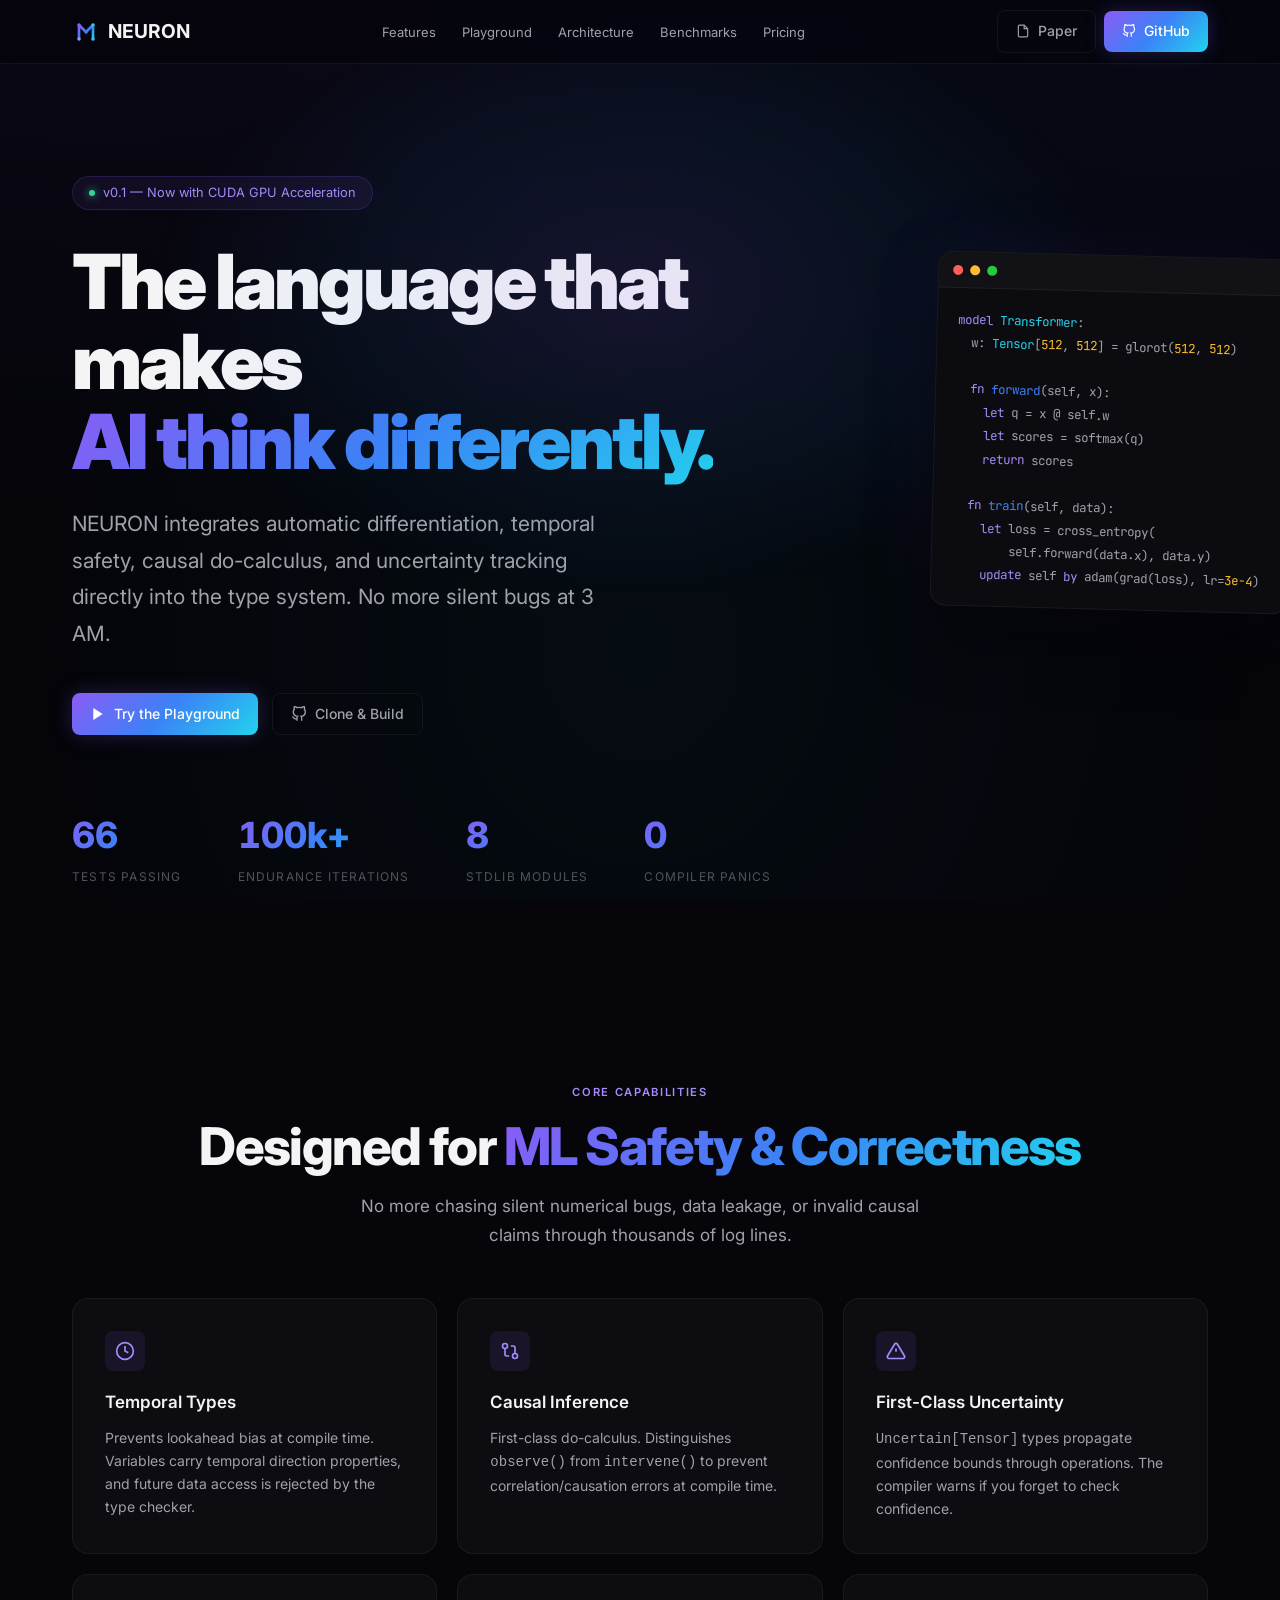
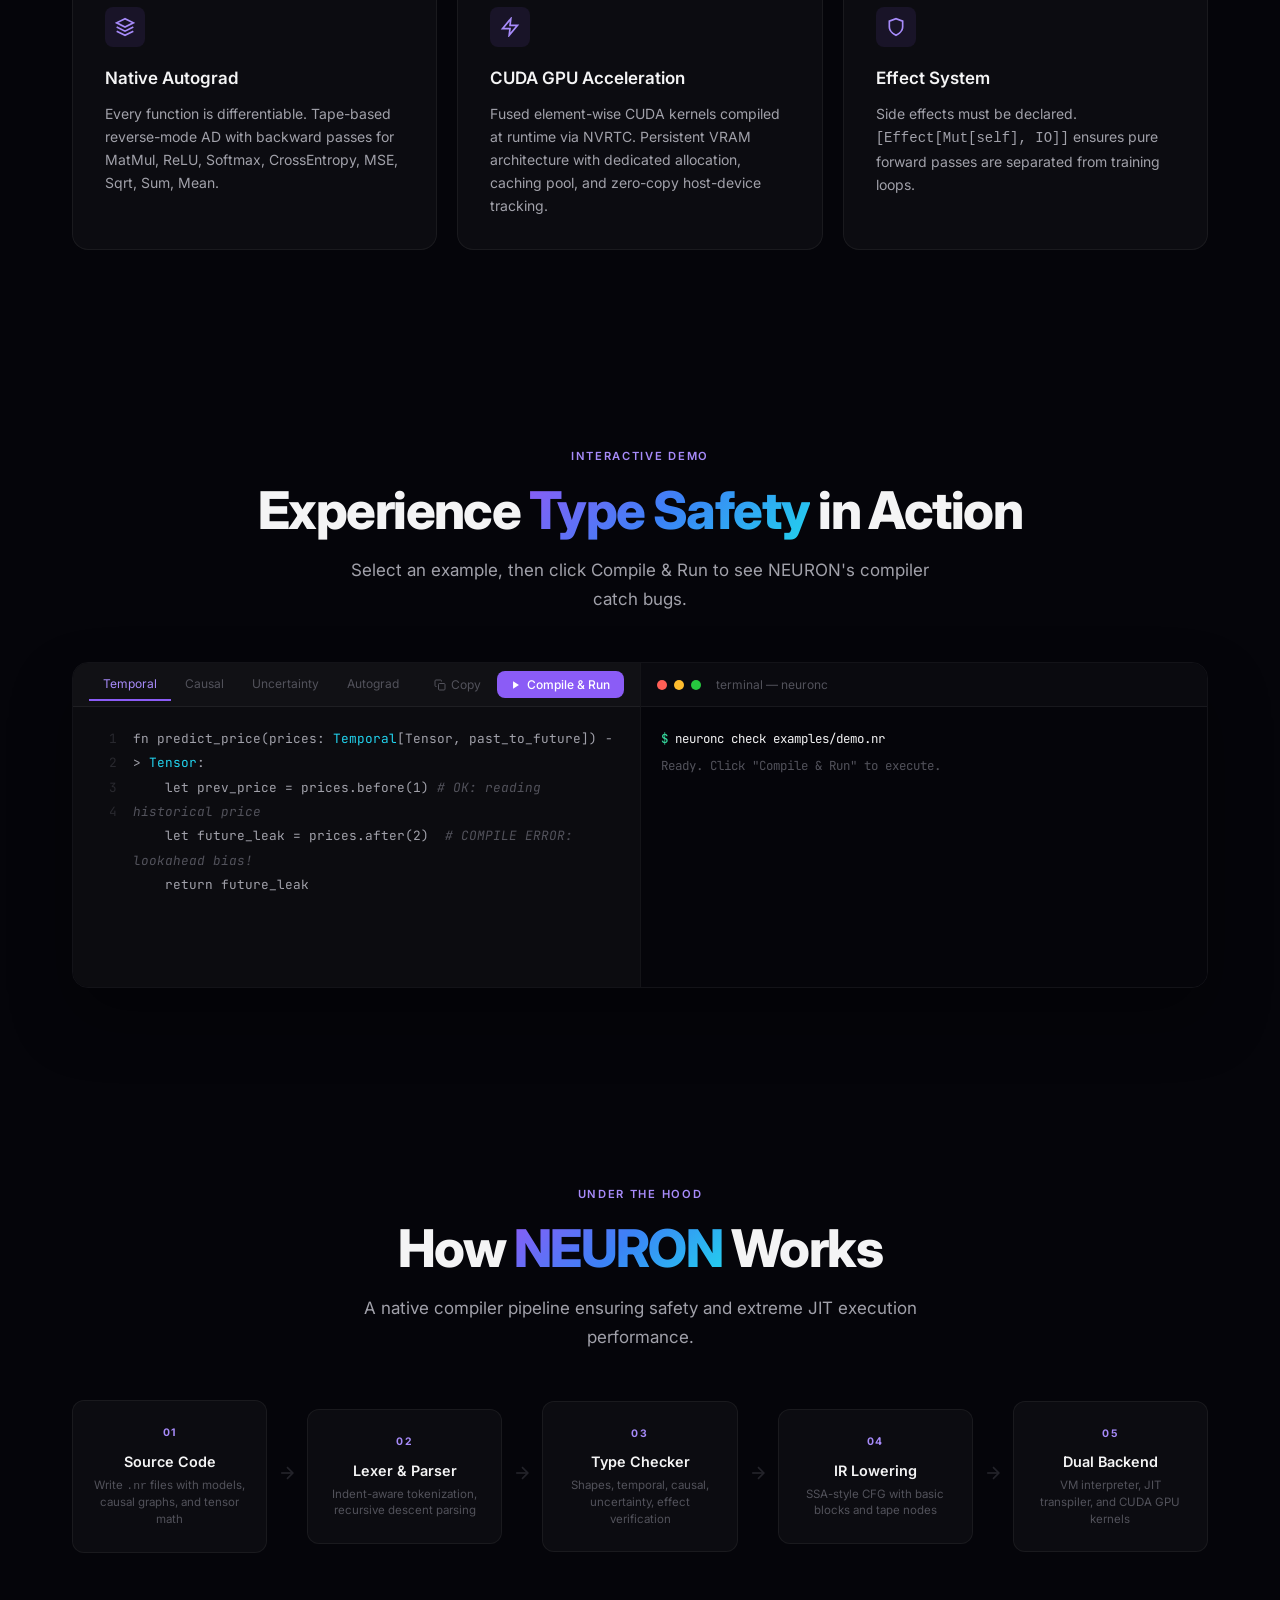
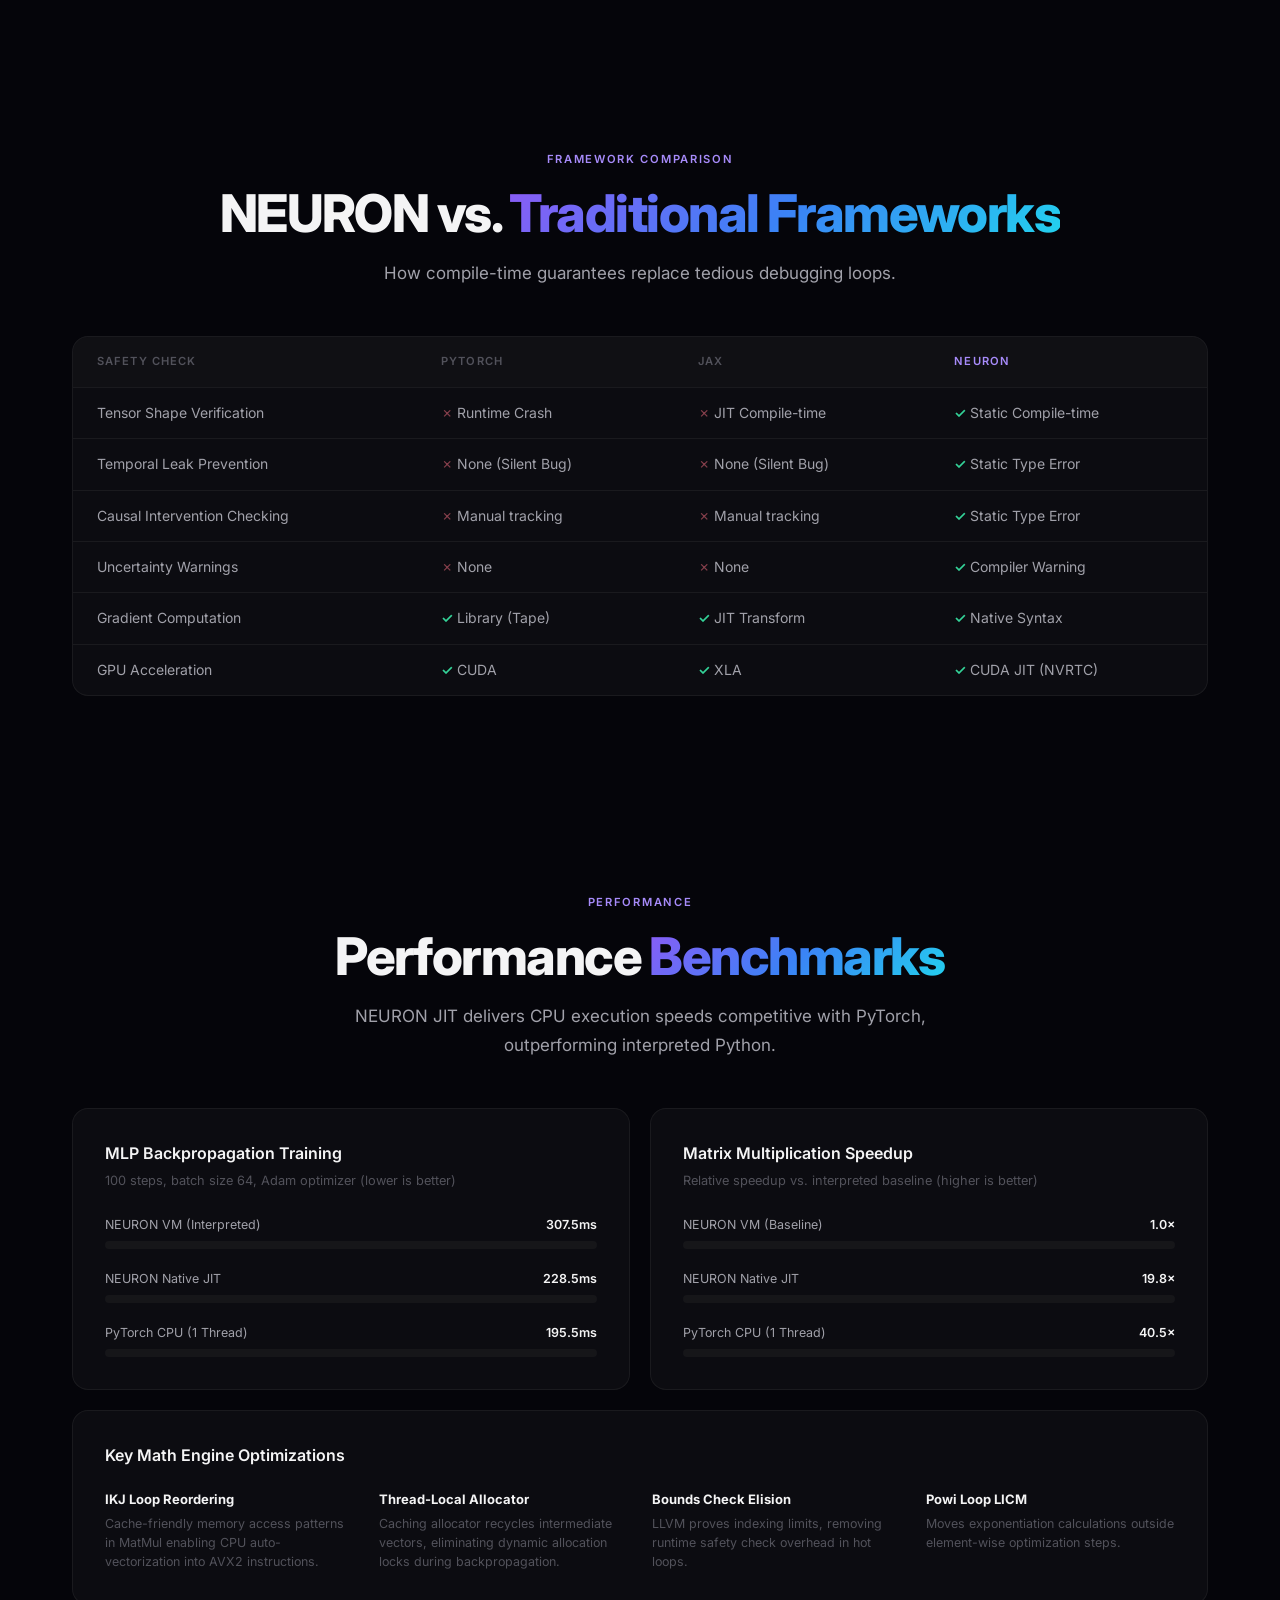
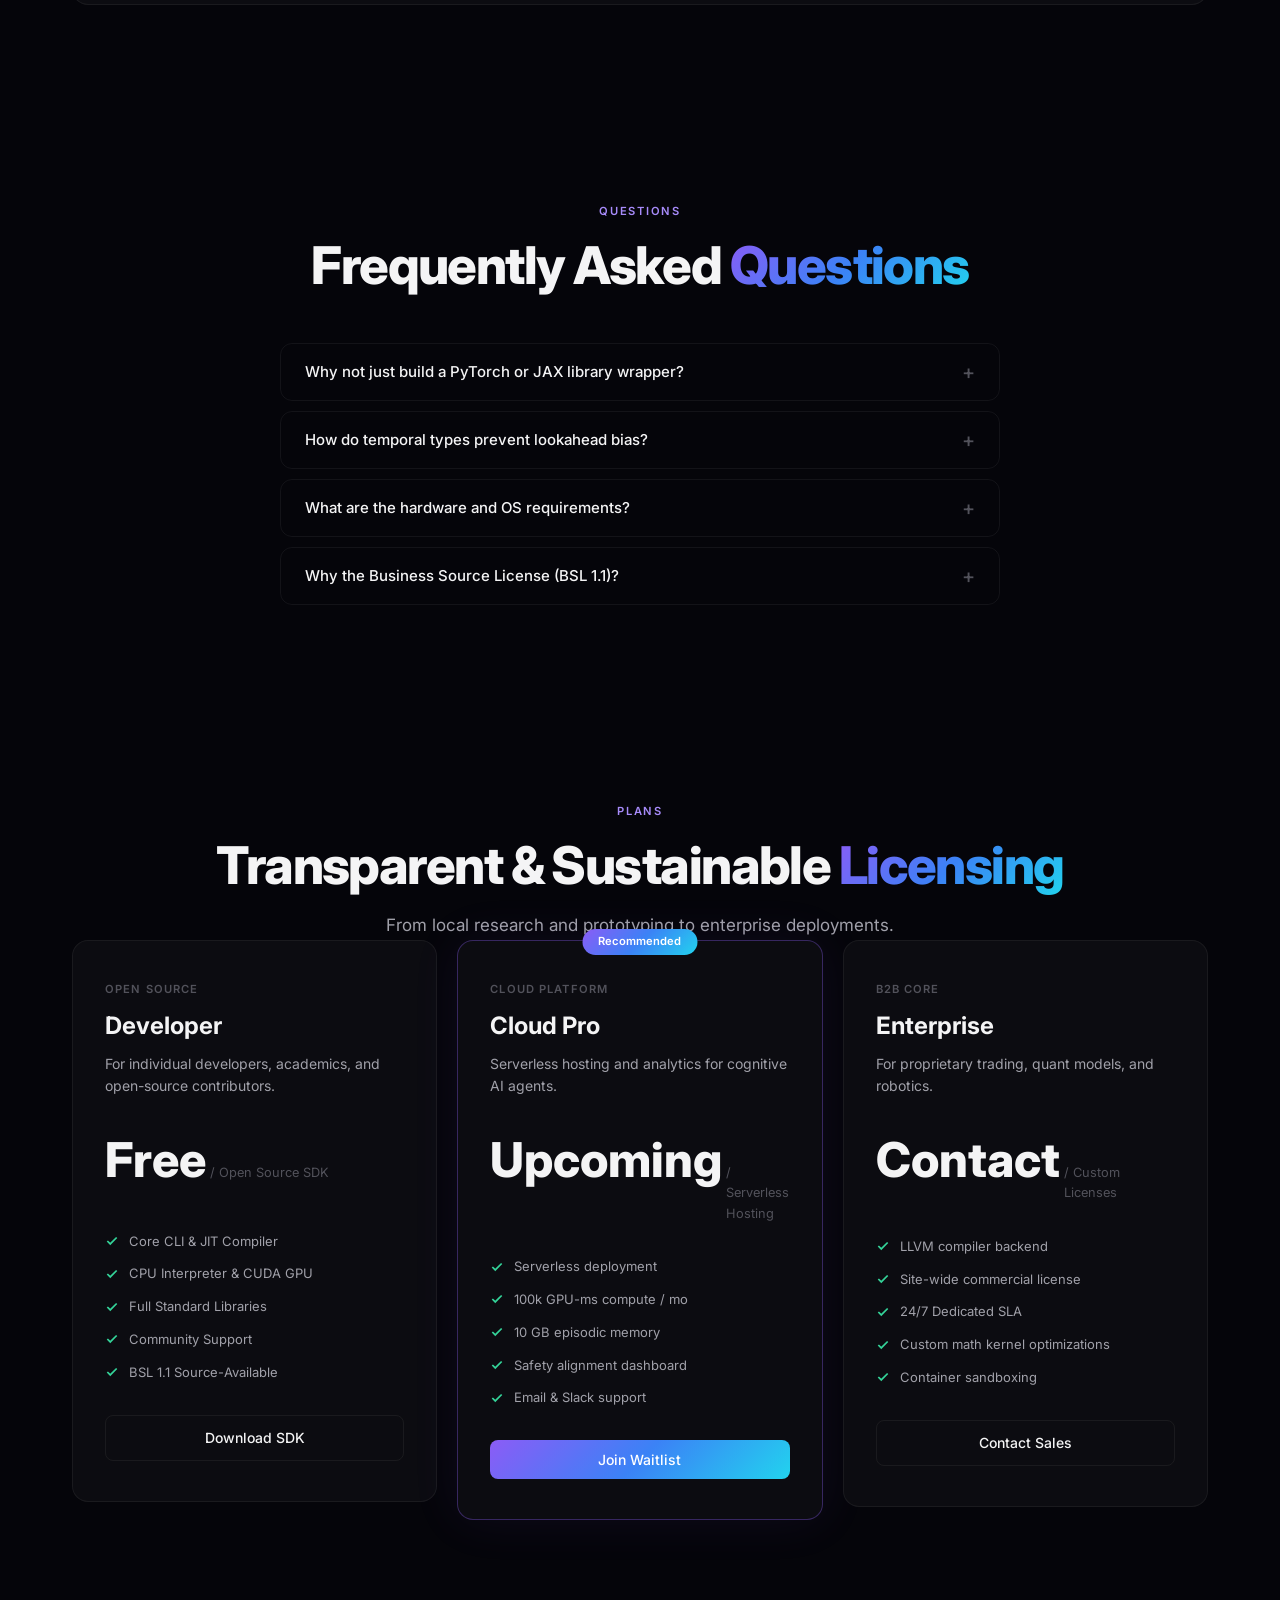
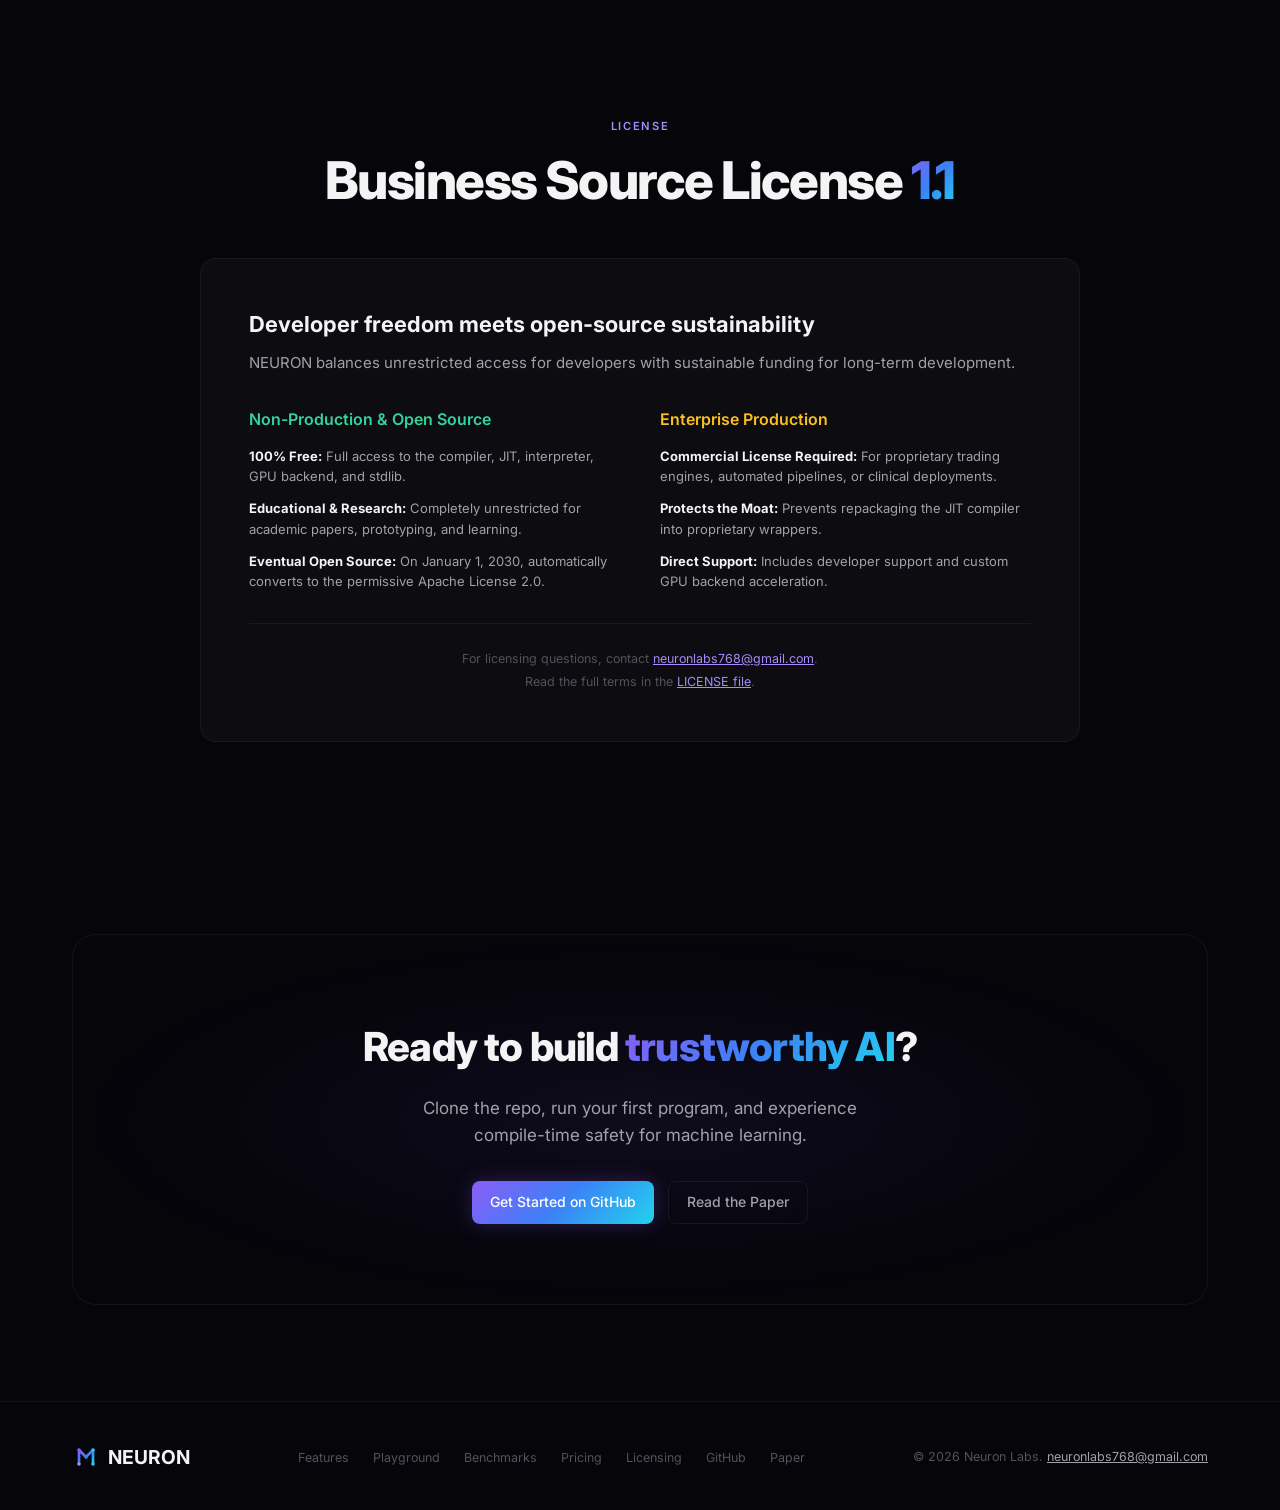
==== commit 804ca716: "docs/website: prepare for public launch, update GPU docs to persistent VRAM, hide pricing details" ====
--- a/website/index.html
+++ b/website/index.html
@@ -165,7 +165,7 @@
             <svg width="20" height="20" viewBox="0 0 24 24" fill="none" stroke="currentColor" stroke-width="2"><polygon points="13 2 3 14 12 14 11 22 21 10 12 10 13 2"></polygon></svg>
           </div>
           <h3>CUDA GPU Acceleration</h3>
-          <p>Fused element-wise CUDA kernels compiled at runtime via NVRTC. Unified memory management for zero-copy host-device transfers.</p>
+          <p>Fused element-wise CUDA kernels compiled at runtime via NVRTC. Persistent VRAM architecture with dedicated allocation, caching pool, and zero-copy host-device tracking.</p>
         </div>
         <div class="feature-card reveal reveal-delay-3">
           <div class="feature-icon">
@@ -459,15 +459,8 @@
     <div class="container">
       <div class="text-center reveal">
         <span class="section-label">Plans</span>
-        <h2 class="section-title">Simple, Transparent <span class="gradient-text">Pricing</span></h2>
-        <p class="section-subtitle">From local research to serverless cloud agent hosting.</p>
-      </div>
-      <div class="pricing-toggle-wrap">
-        <span class="toggle-label active" id="billing-monthly">Monthly</span>
-        <button class="pricing-toggle" id="pricing-toggle" aria-label="Toggle billing">
-          <span class="toggle-circle"></span>
-        </button>
-        <span class="toggle-label" id="billing-yearly">Yearly (Save 20%)</span>
+        <h2 class="section-title">Transparent &amp; Sustainable <span class="gradient-text">Licensing</span></h2>
+        <p class="section-subtitle">From local research and prototyping to enterprise deployments.</p>
       </div>
       <div class="pricing-grid">
         <!-- Developer -->
@@ -476,9 +469,8 @@
           <h3>Developer</h3>
           <p class="pricing-desc">For individual developers, academics, and open-source contributors.</p>
           <div class="price-amount">
-            <span class="price-currency">$</span>
-            <span class="price-value">0</span>
-            <span class="price-period">/ forever</span>
+            <span class="price-value">Free</span>
+            <span class="price-period">/ Open Source SDK</span>
           </div>
           <ul class="pricing-features">
             <li><svg width="14" height="14" viewBox="0 0 24 24" fill="none" stroke="currentColor" stroke-width="3"><polyline points="20 6 9 17 4 12"></polyline></svg> Core CLI &amp; JIT Compiler</li>
@@ -495,9 +487,8 @@
           <h3>Cloud Pro</h3>
           <p class="pricing-desc">Serverless hosting and analytics for cognitive AI agents.</p>
           <div class="price-amount">
-            <span class="price-currency">$</span>
-            <span class="price-value" id="pro-price">49</span>
-            <span class="price-period" id="pro-price-period">/ mo</span>
+            <span class="price-value">Upcoming</span>
+            <span class="price-period">/ Serverless Hosting</span>
           </div>
           <ul class="pricing-features">
             <li><svg width="14" height="14" viewBox="0 0 24 24" fill="none" stroke="currentColor" stroke-width="3"><polyline points="20 6 9 17 4 12"></polyline></svg> Serverless deployment</li>
@@ -514,7 +505,8 @@
           <h3>Enterprise</h3>
           <p class="pricing-desc">For proprietary trading, quant models, and robotics.</p>
           <div class="price-amount">
-            <span class="price-value">Custom</span>
+            <span class="price-value">Contact</span>
+            <span class="price-period">/ Custom Licenses</span>
           </div>
           <ul class="pricing-features">
             <li><svg width="14" height="14" viewBox="0 0 24 24" fill="none" stroke="currentColor" stroke-width="3"><polyline points="20 6 9 17 4 12"></polyline></svg> LLVM compiler backend</li>
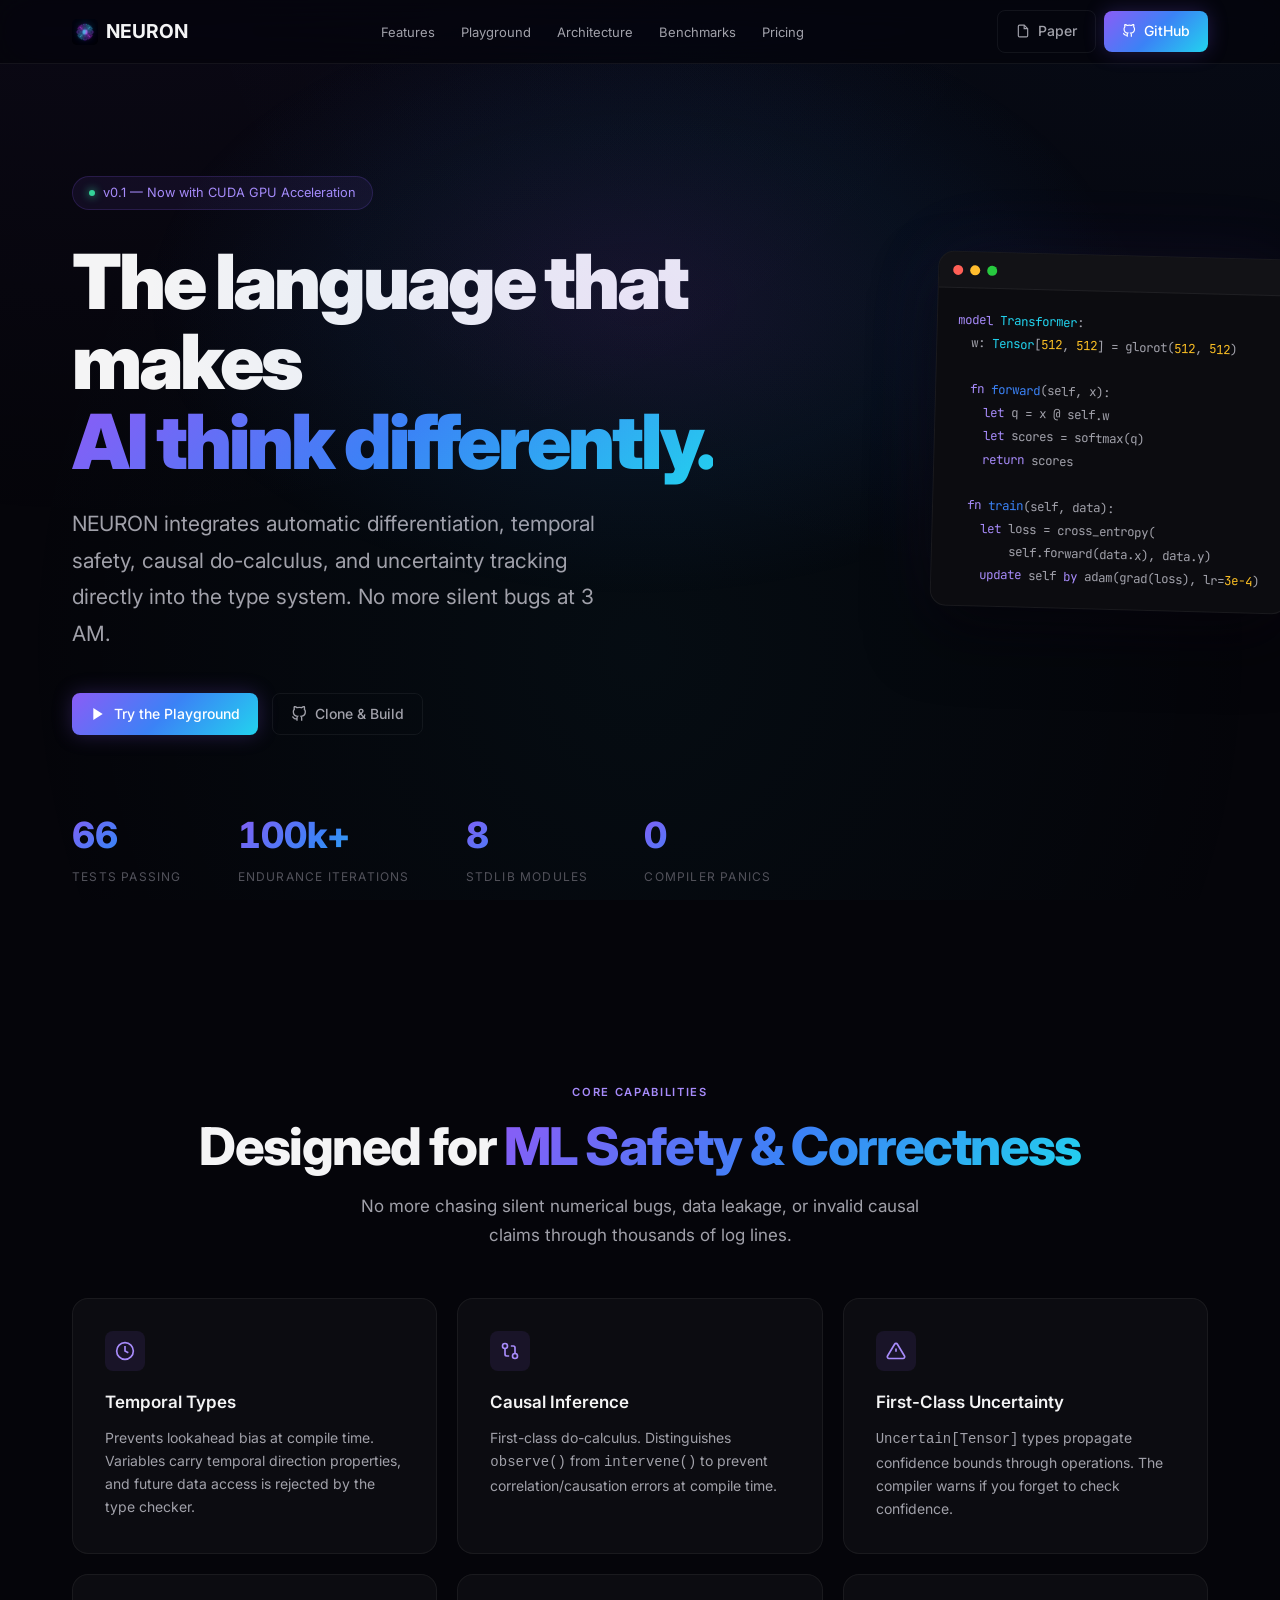
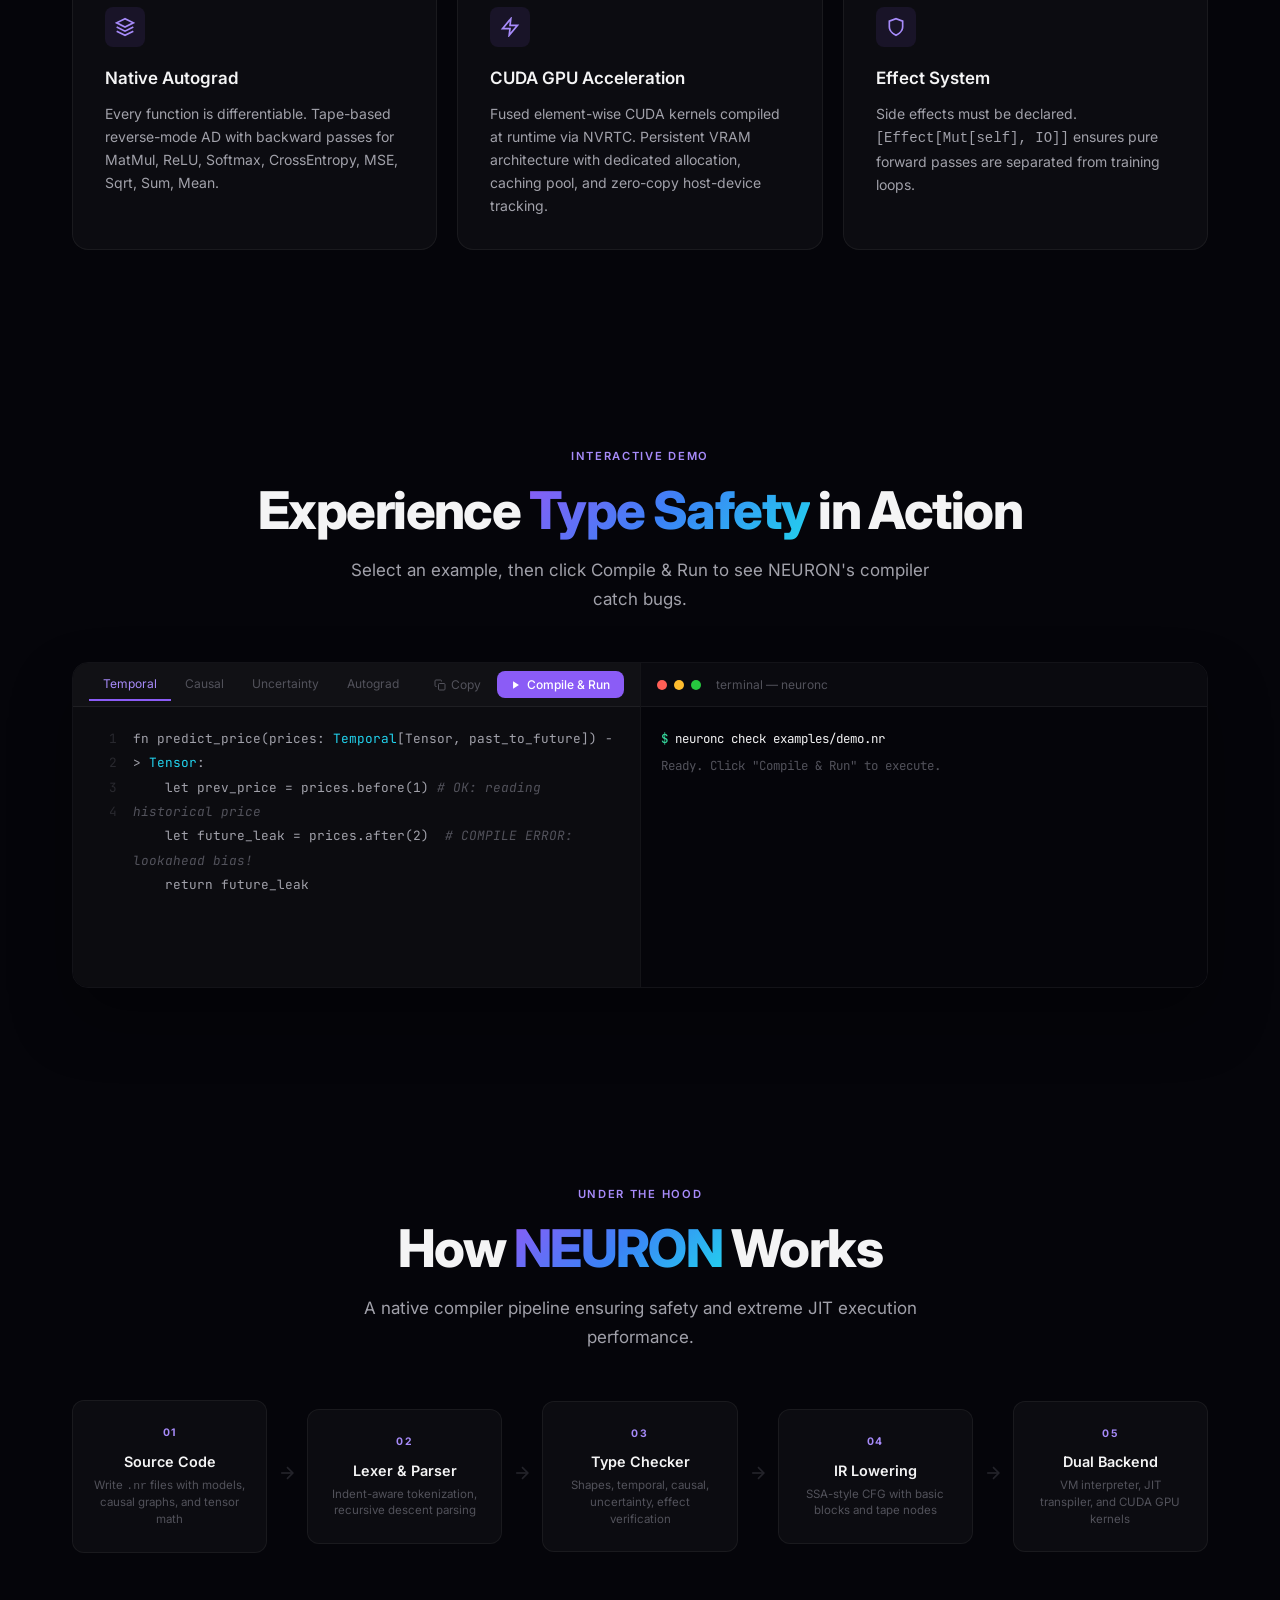
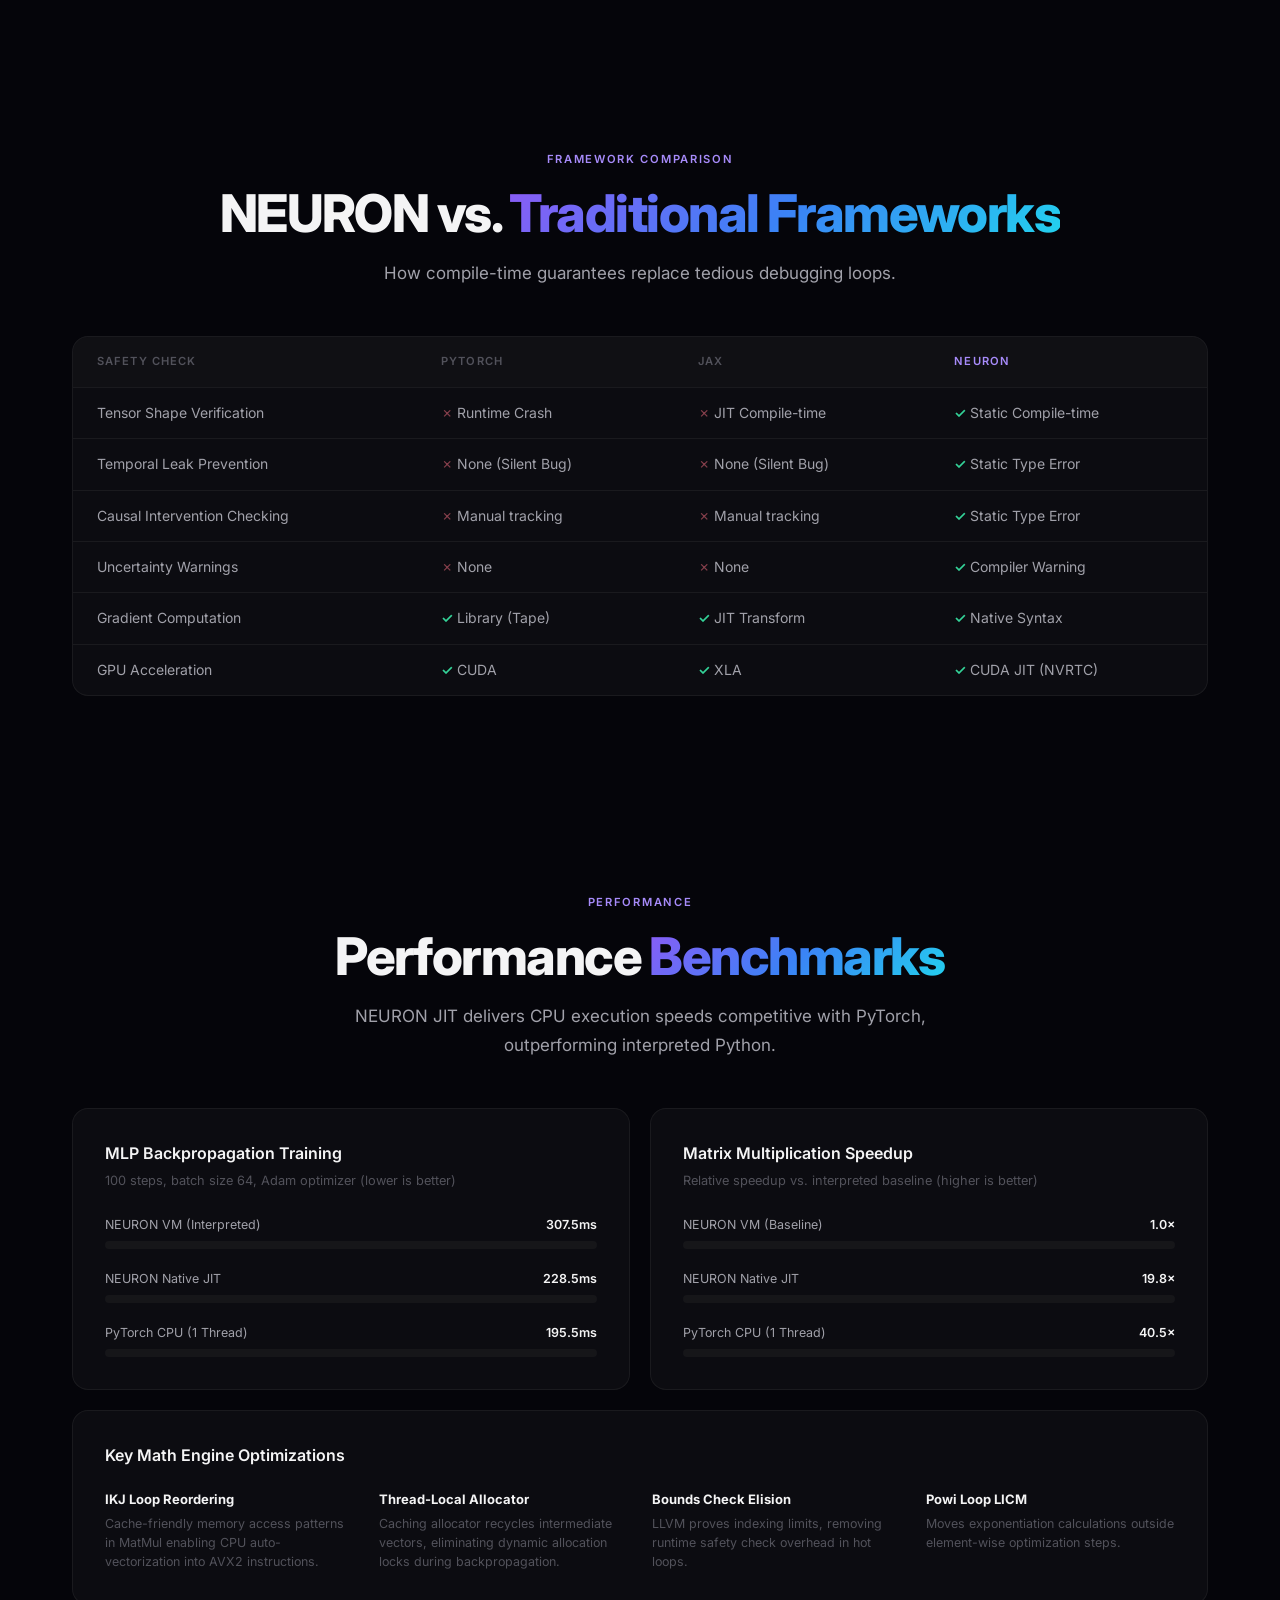
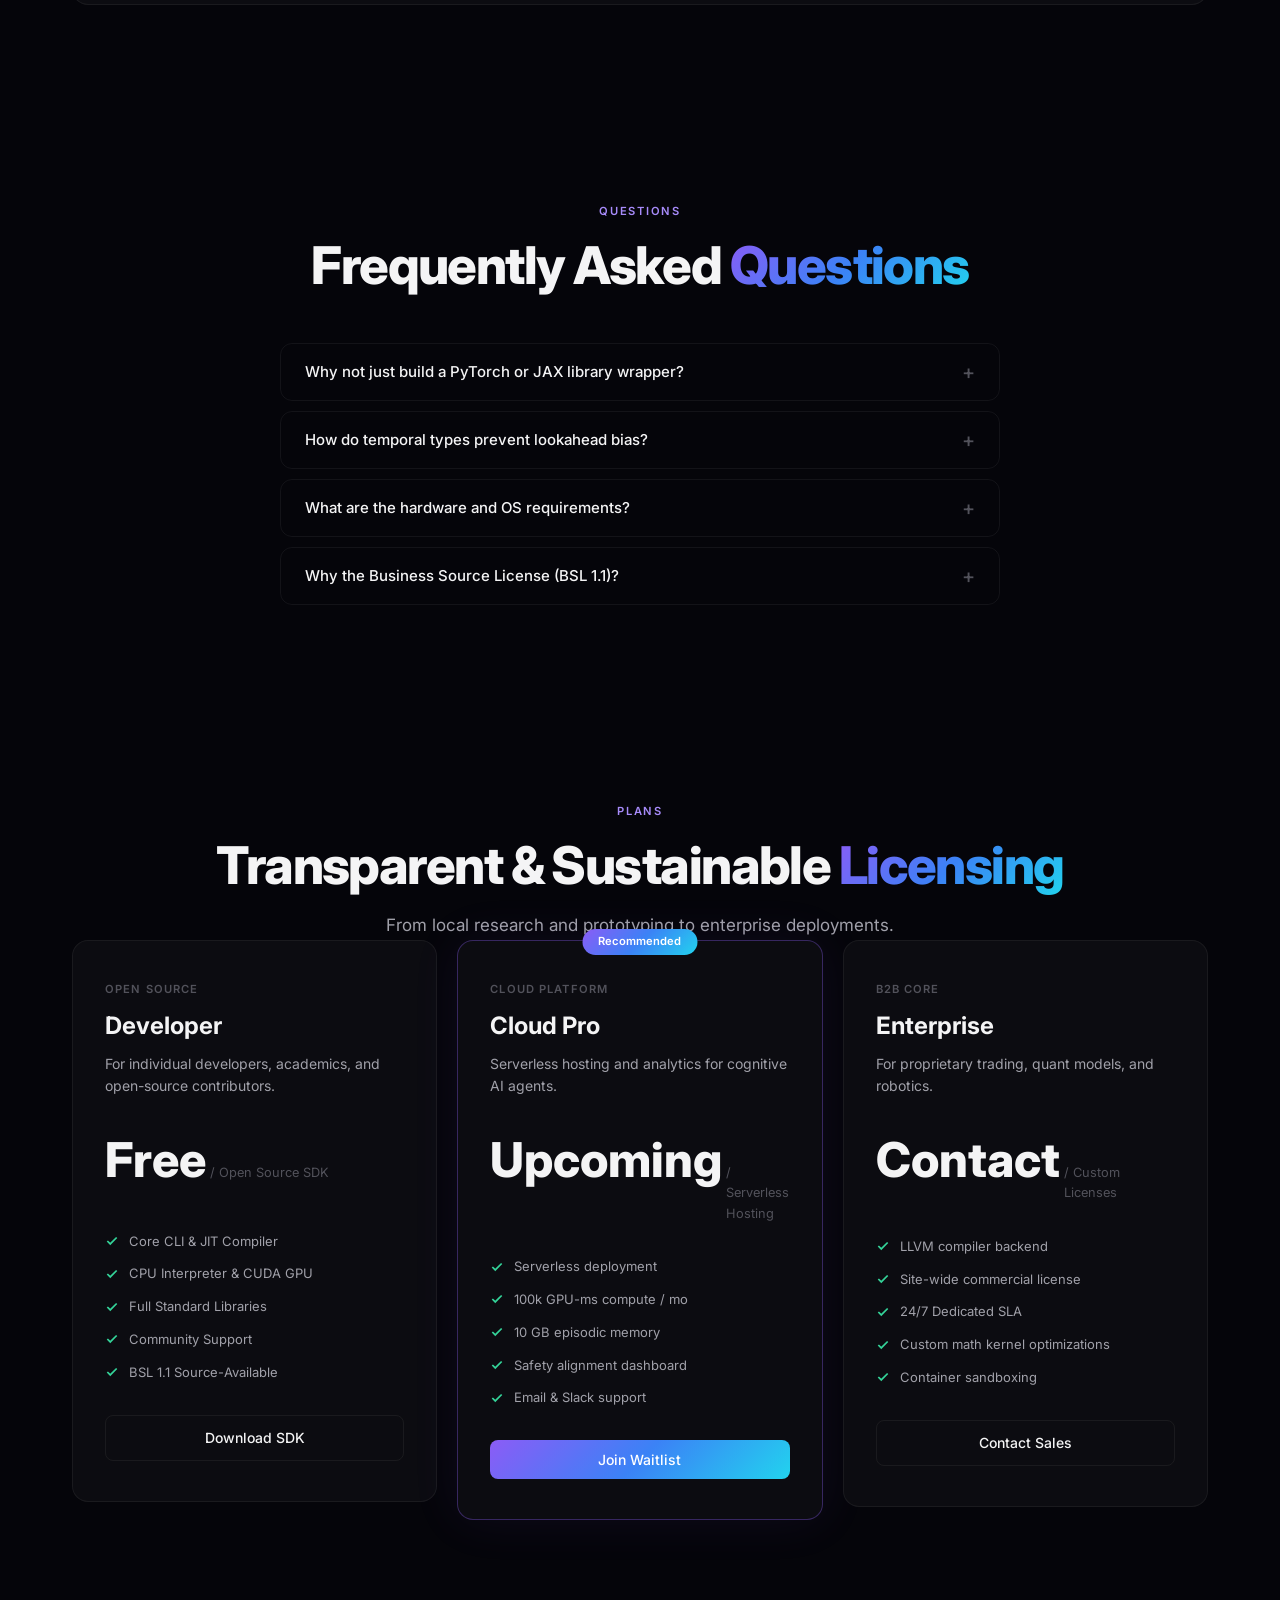
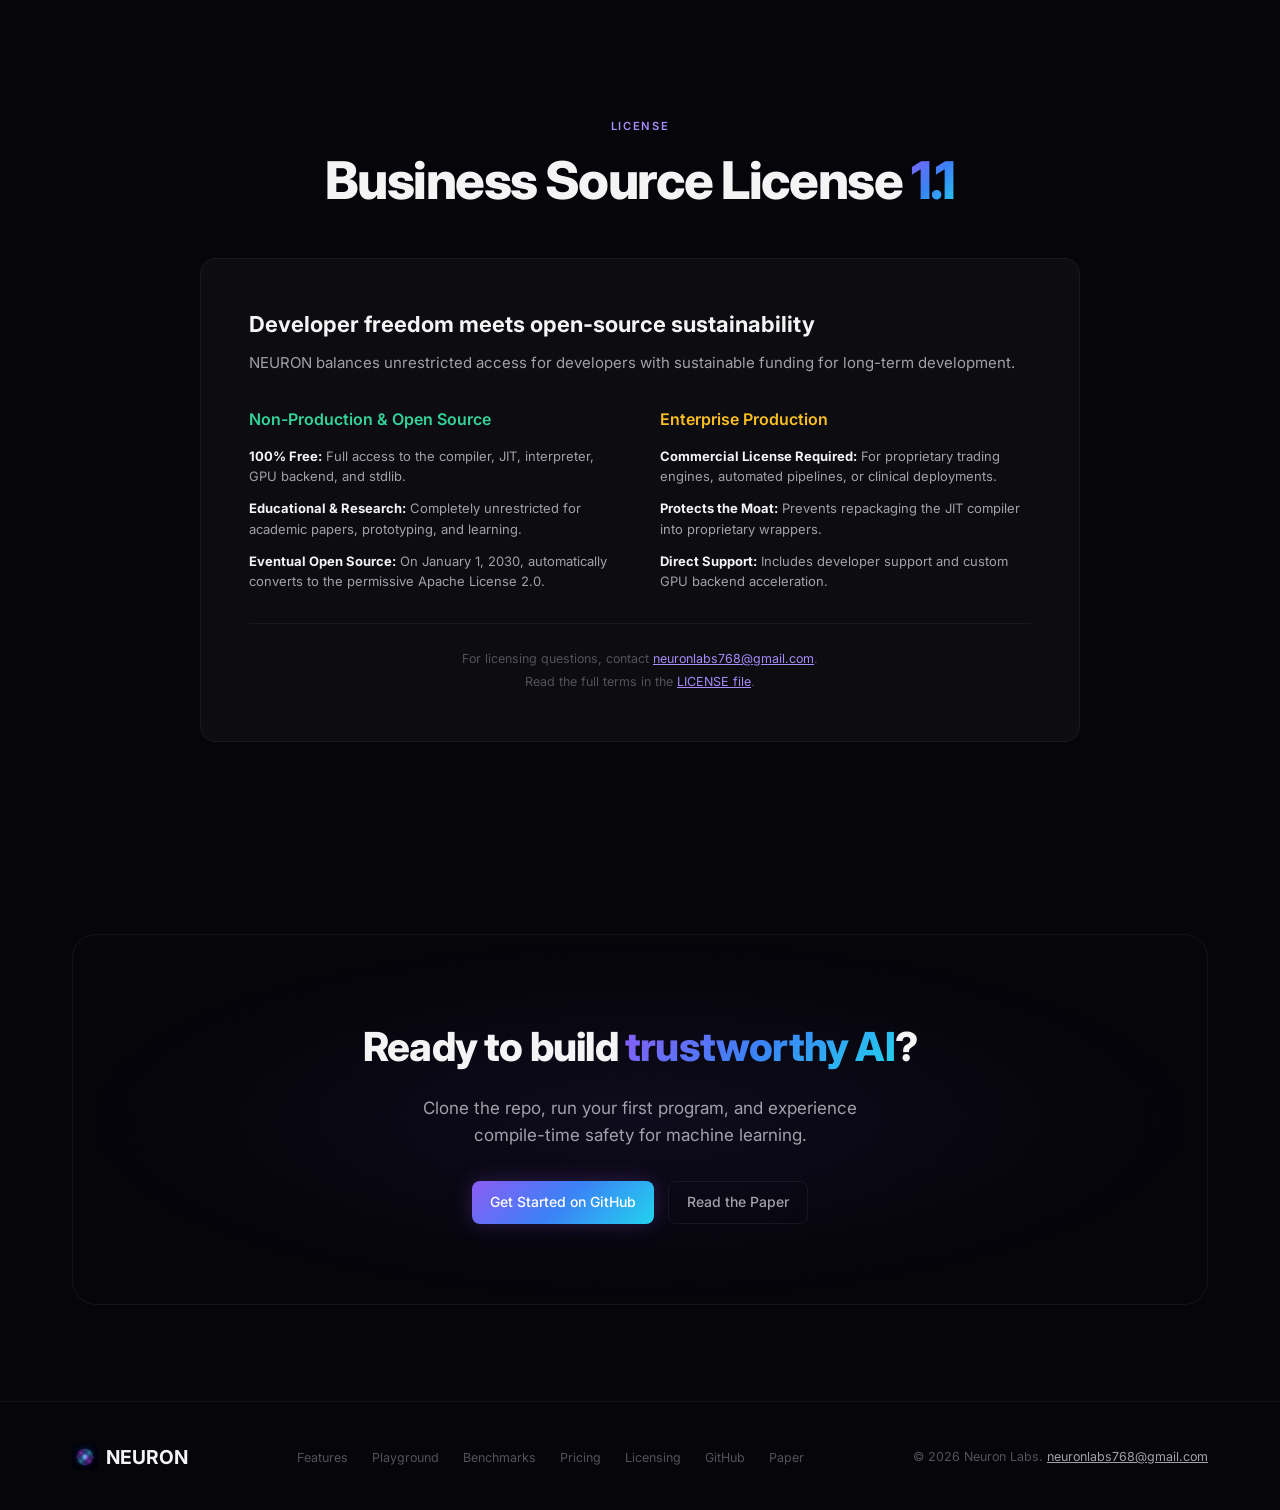
==== commit 68f733f8: "website: replace inline SVG logo with NEURON Labs PNG logo image" ====
--- a/website/index.html
+++ b/website/index.html
@@ -20,21 +20,7 @@
   <header class="navbar">
     <div class="container navbar-inner">
       <a href="#" class="logo">
-        <svg width="28" height="28" viewBox="0 0 32 32" fill="none" xmlns="http://www.w3.org/2000/svg" class="logo-svg">
-          <defs>
-            <linearGradient id="logo-grad" x1="0%" y1="0%" x2="100%" y2="100%">
-              <stop offset="0%" stop-color="#8b5cf6" />
-              <stop offset="50%" stop-color="#3b82f6" />
-              <stop offset="100%" stop-color="#22d3ee" />
-            </linearGradient>
-          </defs>
-          <path d="M8 24V8L16 16L24 8V24" stroke="url(#logo-grad)" stroke-width="3" stroke-linecap="round" stroke-linejoin="round" />
-          <circle cx="8" cy="8" r="2" fill="#8b5cf6" />
-          <circle cx="8" cy="24" r="2" fill="#a78bfa" />
-          <circle cx="16" cy="16" r="2" fill="#3b82f6" />
-          <circle cx="24" cy="8" r="2" fill="#22d3ee" />
-          <circle cx="24" cy="24" r="2" fill="#38bdf8" />
-        </svg>
+        <img src="logo.png" alt="NEURON Logo" class="logo-img">
         <span>NEURON</span>
       </a>
       <nav>
@@ -575,21 +561,7 @@
   <footer class="footer">
     <div class="container footer-inner">
       <a href="#" class="logo">
-        <svg width="28" height="28" viewBox="0 0 32 32" fill="none" xmlns="http://www.w3.org/2000/svg" class="logo-svg">
-          <defs>
-            <linearGradient id="logo-grad-footer" x1="0%" y1="0%" x2="100%" y2="100%">
-              <stop offset="0%" stop-color="#8b5cf6" />
-              <stop offset="50%" stop-color="#3b82f6" />
-              <stop offset="100%" stop-color="#22d3ee" />
-            </linearGradient>
-          </defs>
-          <path d="M8 24V8L16 16L24 8V24" stroke="url(#logo-grad-footer)" stroke-width="3" stroke-linecap="round" stroke-linejoin="round" />
-          <circle cx="8" cy="8" r="2" fill="#8b5cf6" />
-          <circle cx="8" cy="24" r="2" fill="#a78bfa" />
-          <circle cx="16" cy="16" r="2" fill="#3b82f6" />
-          <circle cx="24" cy="8" r="2" fill="#22d3ee" />
-          <circle cx="24" cy="24" r="2" fill="#38bdf8" />
-        </svg>
+        <img src="logo.png" alt="NEURON Logo" class="logo-img">
         <span>NEURON</span>
       </a>
       <ul class="footer-links">
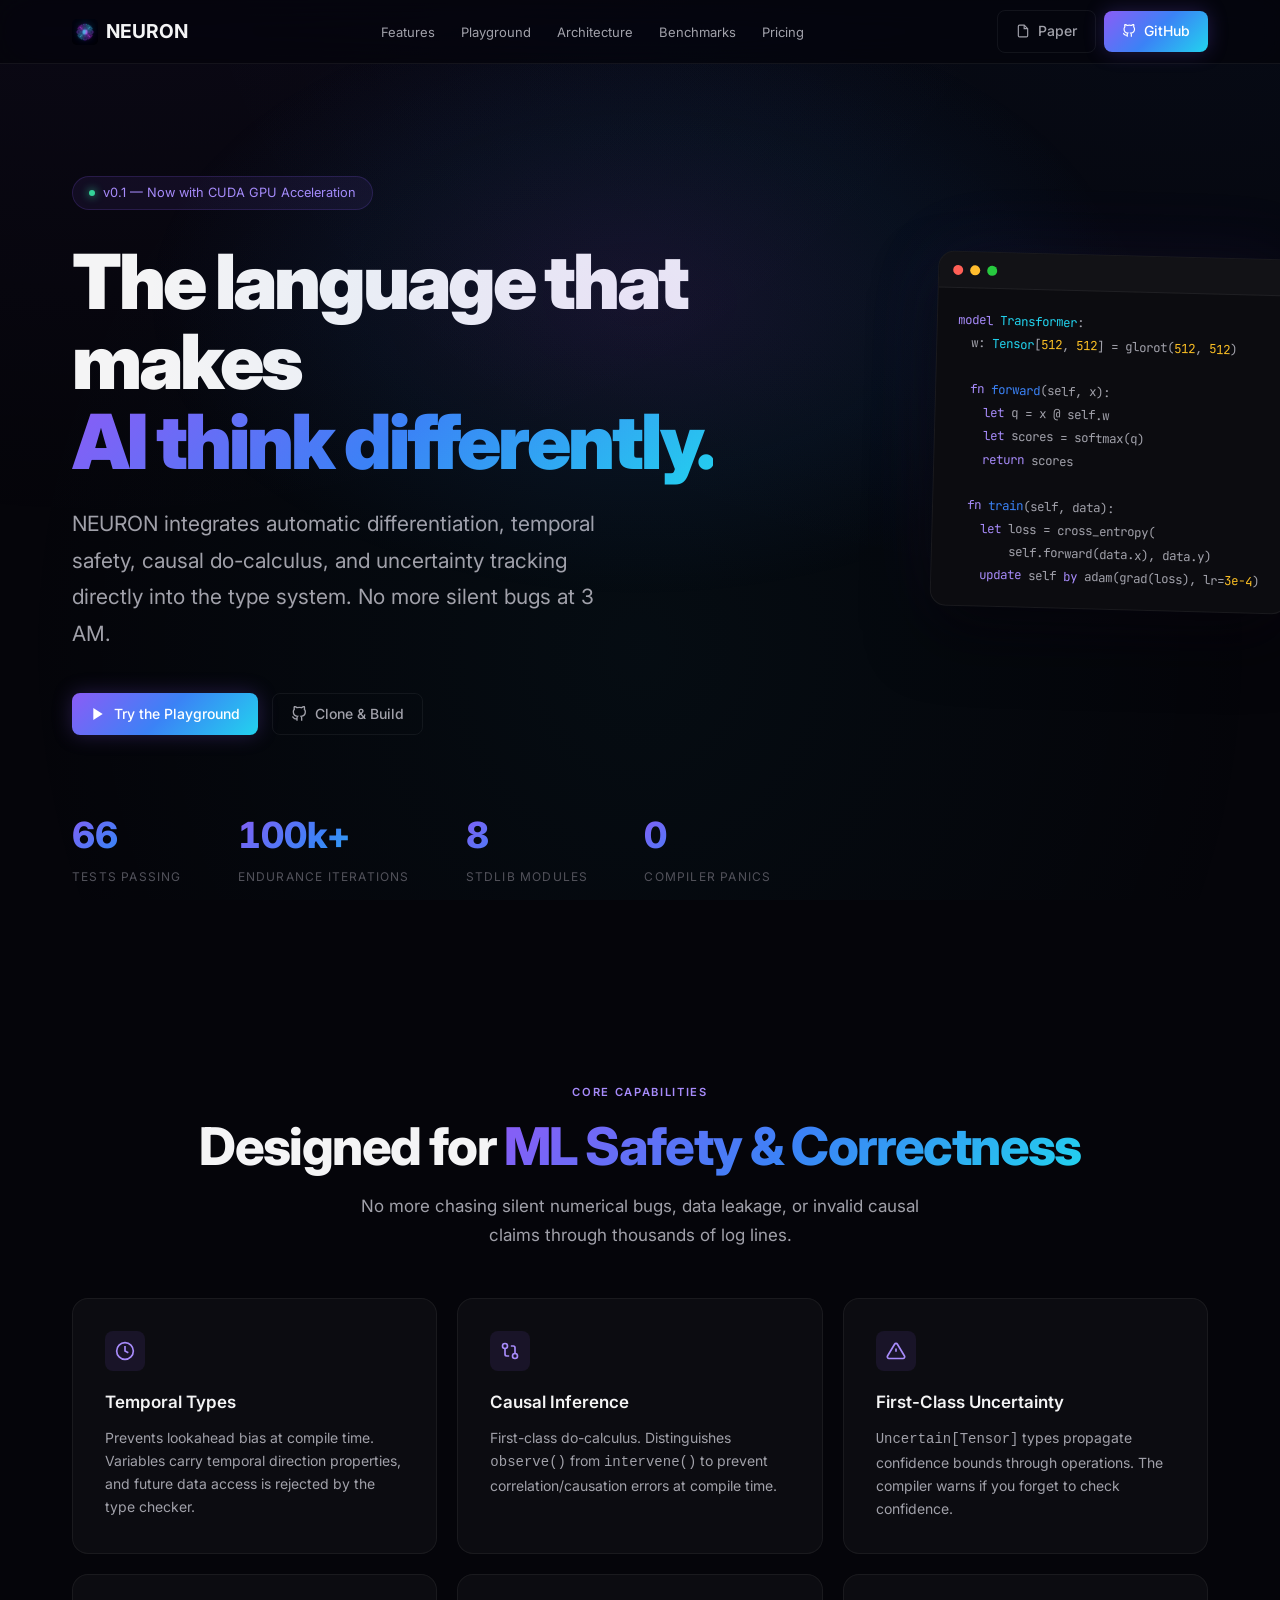
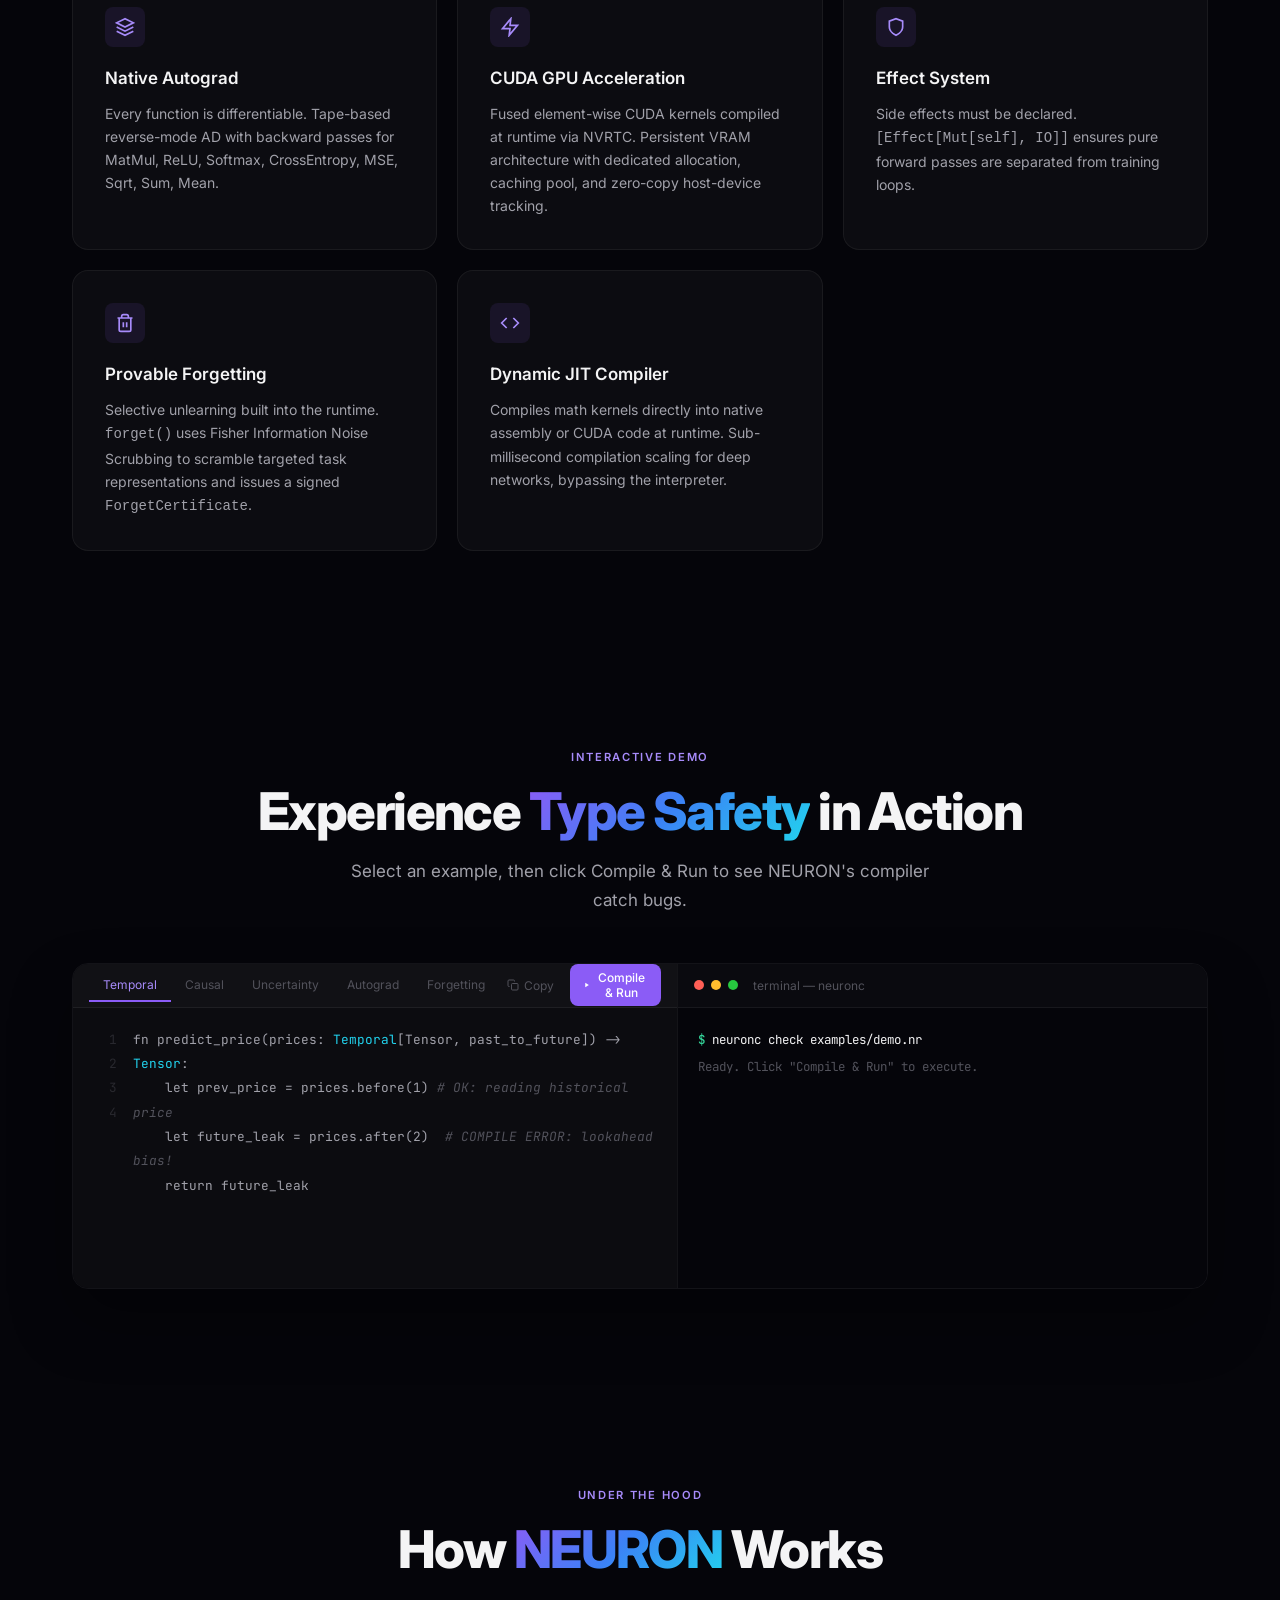
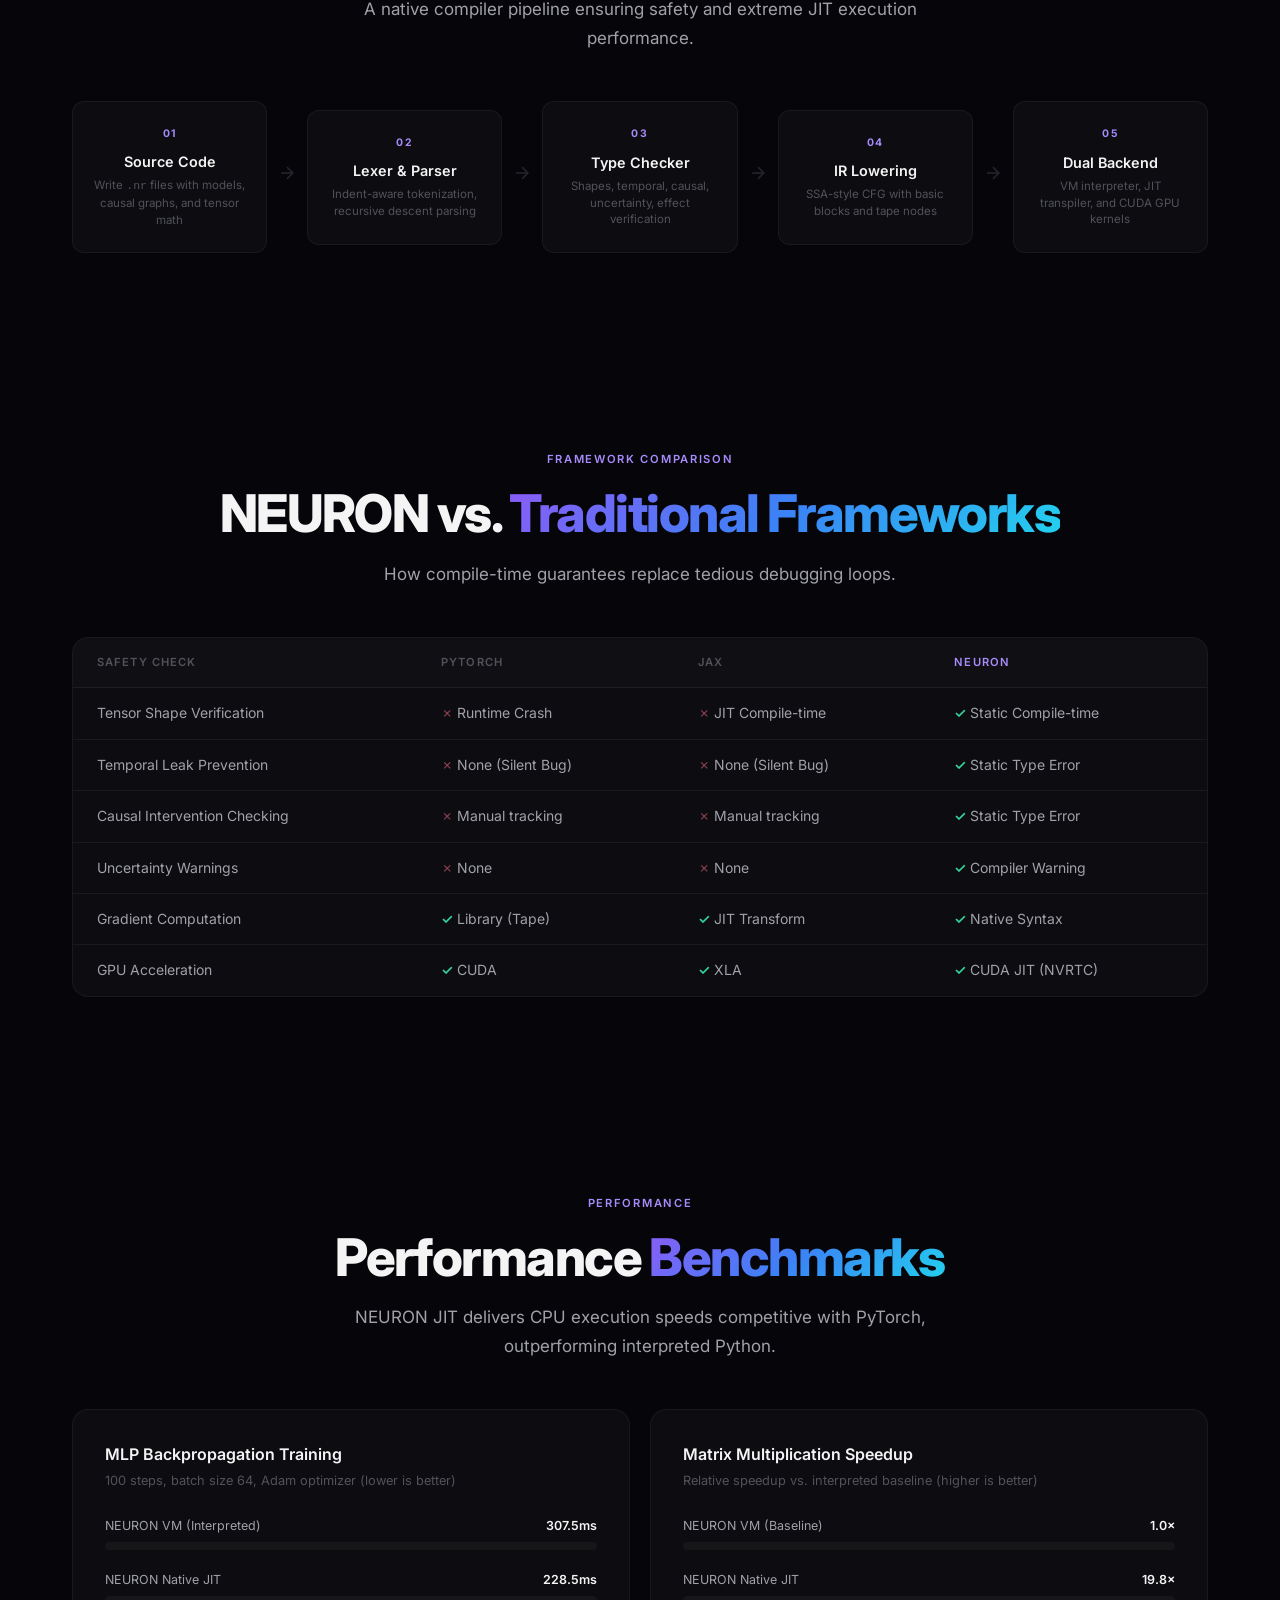
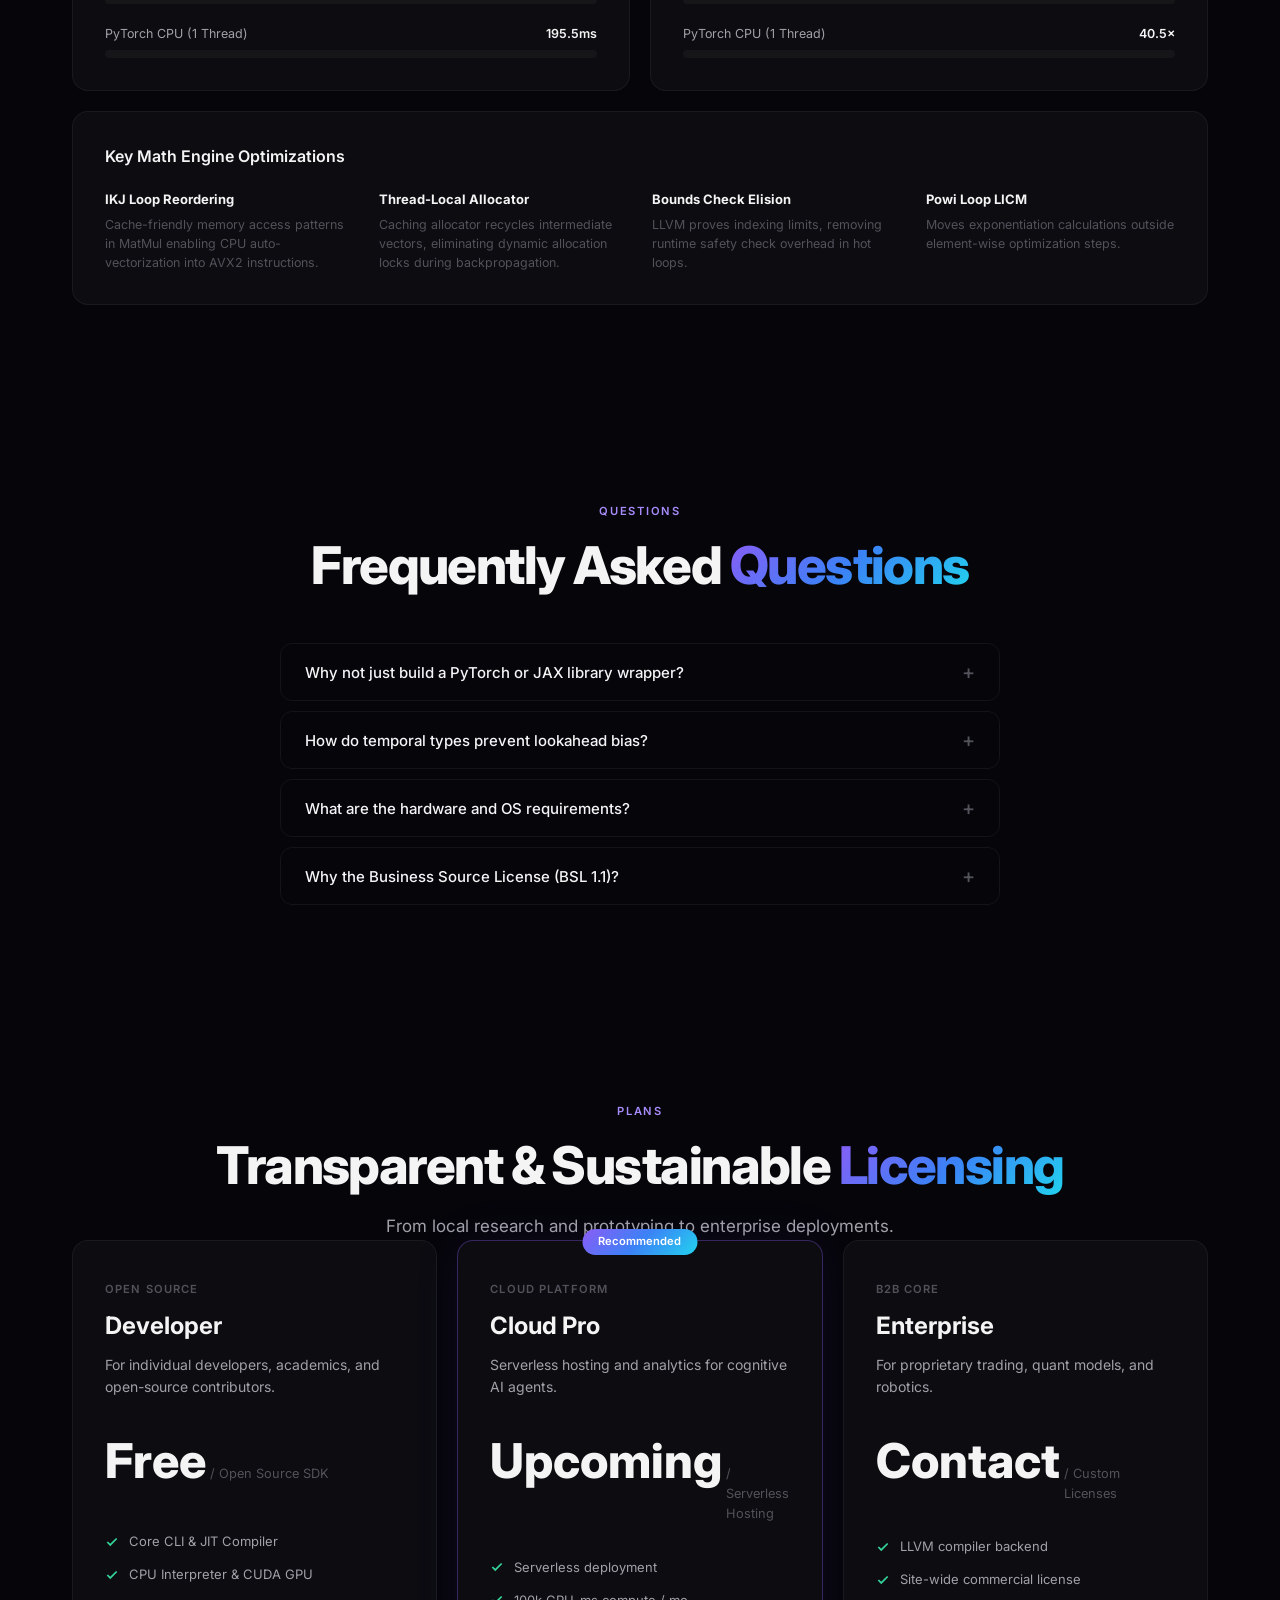
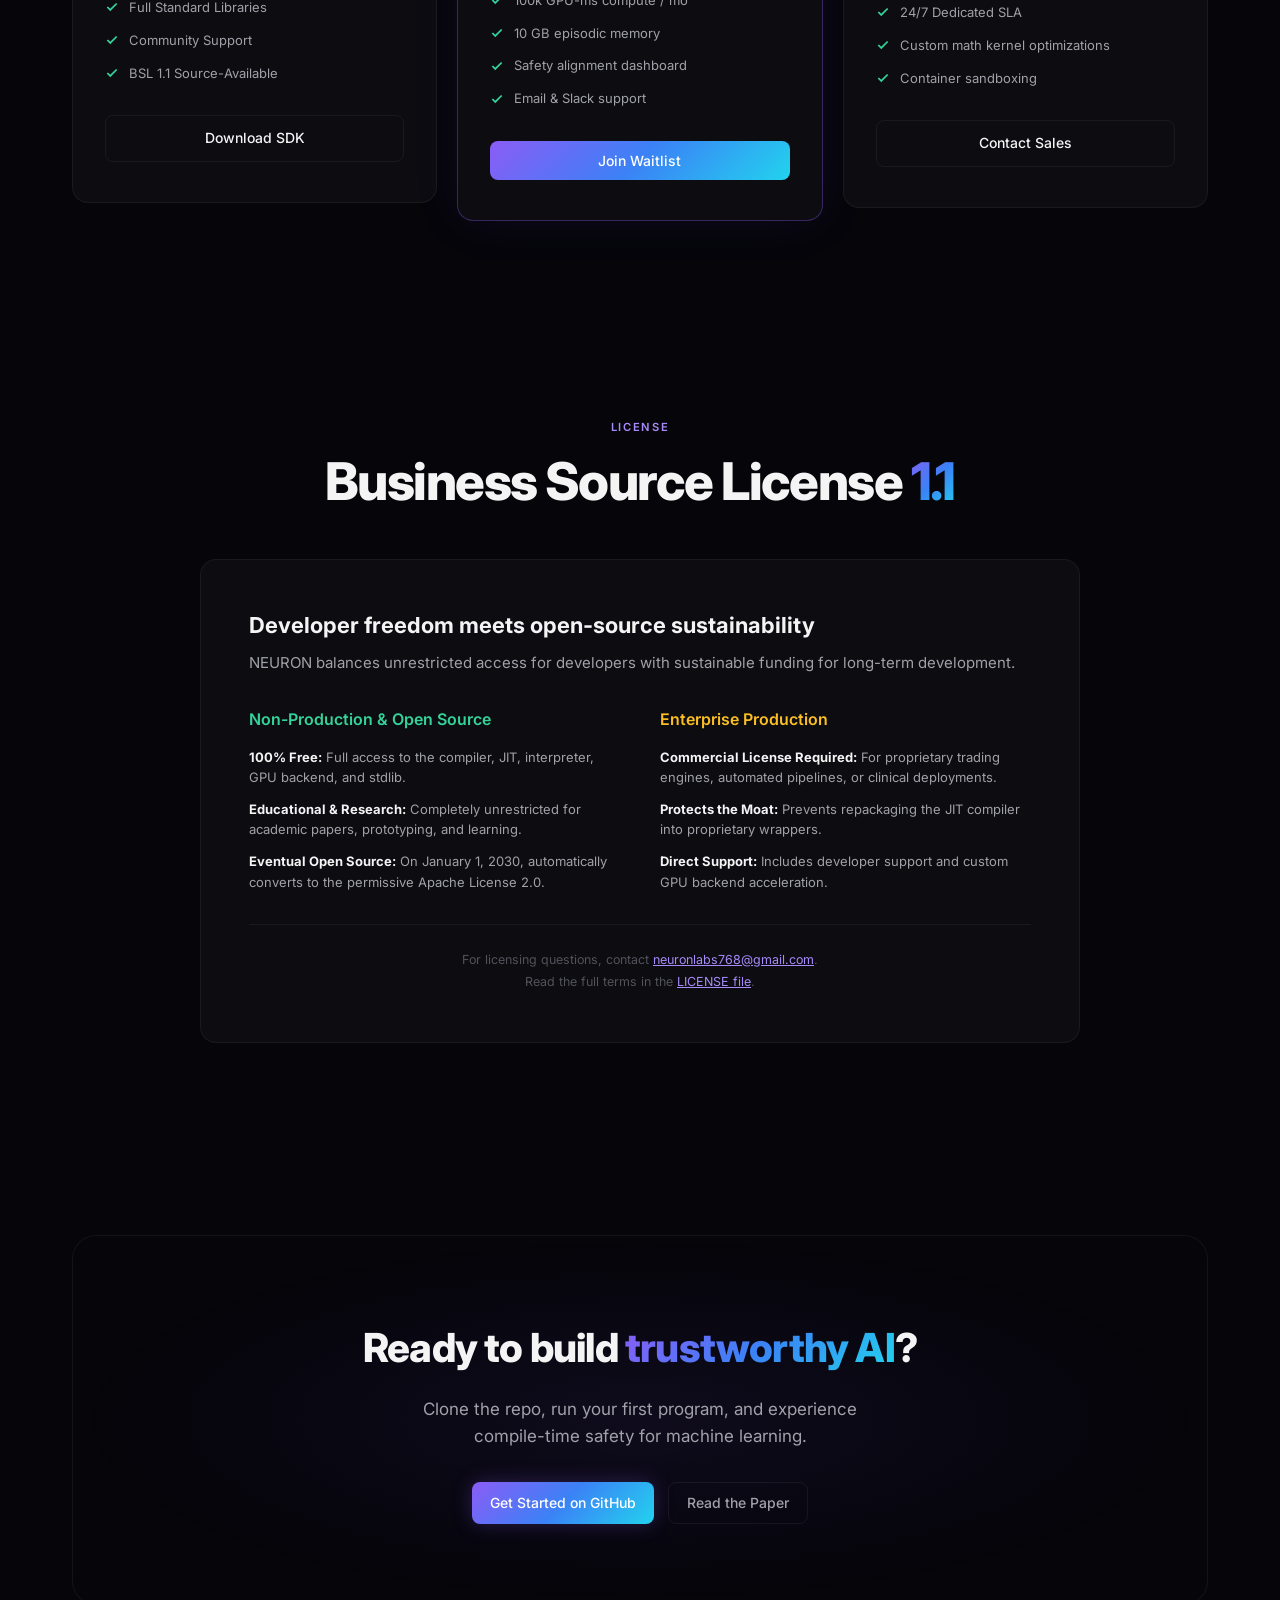
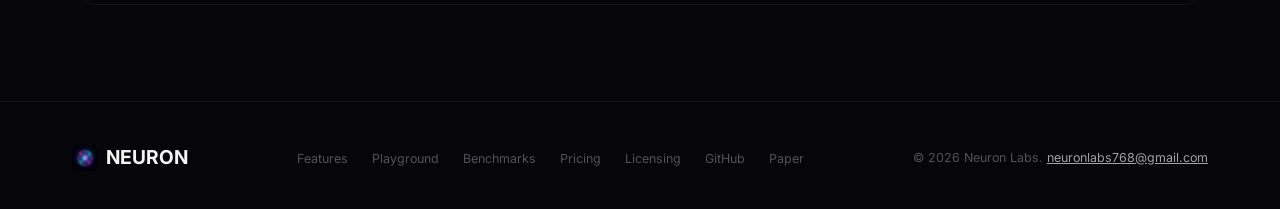
==== commit 0f69d9f0: "docs: document provable machine unlearning and FisherScrubbing in paper drafts and interactive websi" ====
--- a/website/index.html
+++ b/website/index.html
@@ -160,6 +160,20 @@
           <h3>Effect System</h3>
           <p>Side effects must be declared. <code>[Effect[Mut[self], IO]]</code> ensures pure forward passes are separated from training loops.</p>
         </div>
+        <div class="feature-card reveal reveal-delay-1">
+          <div class="feature-icon">
+            <svg width="20" height="20" viewBox="0 0 24 24" fill="none" stroke="currentColor" stroke-width="2"><polyline points="3 6 5 6 21 6"></polyline><path d="M19 6v14a2 2 0 0 1-2 2H7a2 2 0 0 1-2-2V6m3 0V4a2 2 0 0 1 2-2h4a2 2 0 0 1 2 2v2"></path><line x1="10" y1="11" x2="10" y2="17"></line><line x1="14" y1="11" x2="14" y2="17"></line></svg>
+          </div>
+          <h3>Provable Forgetting</h3>
+          <p>Selective unlearning built into the runtime. <code>forget()</code> uses Fisher Information Noise Scrubbing to scramble targeted task representations and issues a signed <code>ForgetCertificate</code>.</p>
+        </div>
+        <div class="feature-card reveal reveal-delay-2">
+          <div class="feature-icon">
+            <svg width="20" height="20" viewBox="0 0 24 24" fill="none" stroke="currentColor" stroke-width="2"><polyline points="16 18 22 12 16 6"></polyline><polyline points="8 6 2 12 8 18"></polyline></svg>
+          </div>
+          <h3>Dynamic JIT Compiler</h3>
+          <p>Compiles math kernels directly into native assembly or CUDA code at runtime. Sub-millisecond compilation scaling for deep networks, bypassing the interpreter.</p>
+        </div>
       </div>
     </div>
   </section>
@@ -180,6 +194,7 @@
               <button class="tab-btn" data-tab="causal">Causal</button>
               <button class="tab-btn" data-tab="uncertainty">Uncertainty</button>
               <button class="tab-btn" data-tab="autograd">Autograd</button>
+              <button class="tab-btn" data-tab="forgetting">Forgetting</button>
             </div>
             <div class="panel-actions">
               <button class="copy-btn" id="copy-btn">
